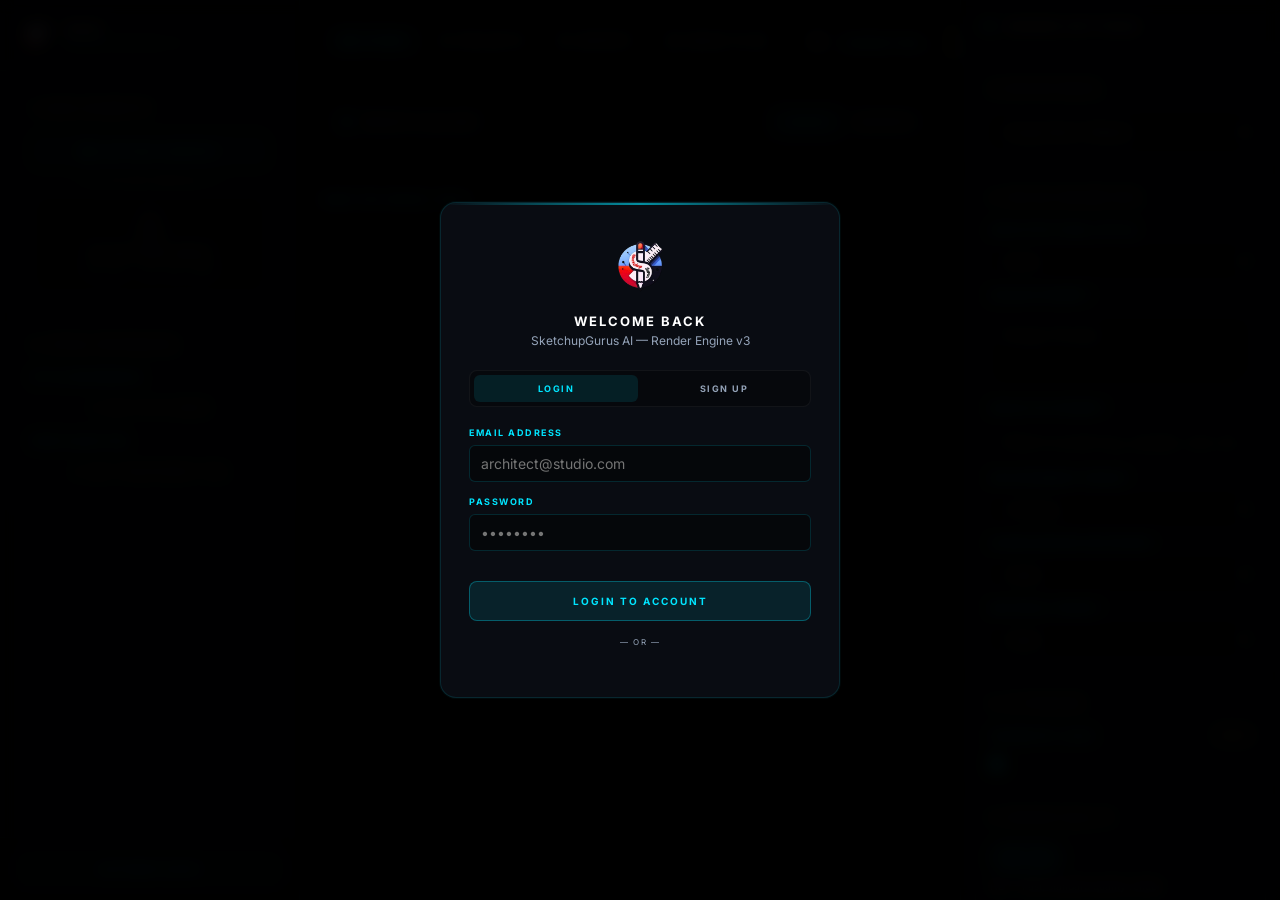
==== app.html @ 5dcee1ec "Deploy landing page and app frontend to GitHub Pages" ====
<!DOCTYPE html>
<html lang="en">
<head>
  <meta charset="UTF-8">
  <meta name="viewport" content="width=device-width, initial-scale=1.0">
  <title>SGAI — Render Engine v3</title>
  <link rel="preconnect" href="https://fonts.googleapis.com">
  <link rel="preconnect" href="https://fonts.gstatic.com" crossorigin>
  <link href="https://fonts.googleapis.com/css2?family=Inter:wght@400;500;600;700&family=Space+Mono:ital,wght@0,400;0,700;1,700&display=swap" rel="stylesheet">

  <!-- ── SPLIT CSS ─────────────────────────── -->
  <link rel="stylesheet" href="css/main.css">
  <link rel="stylesheet" href="css/modules.css">
  <link rel="stylesheet" href="css/video_workflow.css">
  <script src="https://accounts.google.com/gsi/client" onload="initGoogleSignIn()" async defer></script>
  <!-- 3D Interactive Model Viewer -->
  <script type="module" src="https://ajax.googleapis.com/ajax/libs/model-viewer/3.5.0/model-viewer.min.js"></script>
</head>
<body>

<!-- ═══════════════════════════════════════════
     LEFT SIDEBAR
═══════════════════════════════════════════ -->
<div class="sidebar">
  <div class="sidebar-header">
    <div class="logo-mark" style="background: transparent;">
      <img src="logo.png" alt="SketchUpGurus Logo" style="width: 100%; height: 100%; object-fit: contain;">
    </div>
    <div class="logo-text">
      <h1>SGAI</h1>
      <p>RENDER.ENGINE.V3</p>
    </div>
  </div>

  <div class="sidebar-content">

    <!-- ── STUDIO TAB ─────────────────────── -->
    <div id="tab-studio" class="tab-content active">
      <div class="control-group">
        <p class="group-title">1. Base Geometry</p>
        <!-- Capture button: calls SketchUp Ruby bridge only -->
        <button class="upload-capture-btn" onclick="captureViewport()">
          <svg width="12" height="12" viewBox="0 0 24 24" fill="none" stroke="currentColor" stroke-width="2.5" stroke-linecap="round" stroke-linejoin="round"><path d="M23 19a2 2 0 0 1-2 2H3a2 2 0 0 1-2-2V8a2 2 0 0 1 2-2h4l2-3h6l2 3h4a2 2 0 0 1 2 2z"/><circle cx="12" cy="13" r="4"/></svg>
          Capture Viewport
        </button>

        <div class="divider-text">— or upload manually —</div>

        <!-- Upload zone: opens file picker — completely separate from Capture -->
        <div class="upload-zone" id="upload-zone-main" onclick="document.getElementById('base-upload').click()">
          <svg class="upload-icon" viewBox="0 0 24 24" fill="none" stroke="currentColor" stroke-width="1.5" stroke-linecap="round" stroke-linejoin="round"><path d="M21 15v4a2 2 0 0 1-2 2H5a2 2 0 0 1-2-2v-4"/><polyline points="17 8 12 3 7 8"/><line x1="12" y1="3" x2="12" y2="15"/></svg>
          <span class="upload-label" id="dz-text-1">Upload Base Image</span>
          <span class="upload-sub" id="dz-text-2">Click here — JPG, PNG, WEBP</span>
          <img id="dz-preview" style="display:none;" class="base-preview">
        </div>
        <!-- Hidden file input — only triggered by Upload zone, never by Capture button -->
        <input type="file" id="base-upload" hidden accept="image/*">
      </div>

      <div class="control-group">
        <p class="group-title">2. Visual References</p>
        <div class="input-group">
          <label class="field-label">Style Reference</label>
          <button class="ref-add-btn" onclick="document.getElementById('style-input').click()">
            <svg width="11" height="11" viewBox="0 0 24 24" fill="none" stroke="currentColor" stroke-width="2.5" stroke-linecap="round" stroke-linejoin="round"><line x1="12" y1="5" x2="12" y2="19"/><line x1="5" y1="12" x2="19" y2="12"/></svg>
            Add Style Image
          </button>
          <input type="file" id="style-input" hidden accept="image/*">
          <div id="style-preview-container" style="display:none; margin-top:8px; position:relative;">
            <img id="style-preview" style="width:100%; border:1px solid rgba(255,255,255,0.08); border-radius:6px;">
            <button onclick="clearStyle()" class="prop-remove-btn" style="width:20px; height:20px; font-size:12px;">&times;</button>
          </div>
        </div>
        <div class="input-group" style="margin-bottom:0;">
          <label class="field-label">Prop Injector</label>
          <button class="ref-add-btn" onclick="document.getElementById('prop-input').click()">
            <svg width="11" height="11" viewBox="0 0 24 24" fill="none" stroke="currentColor" stroke-width="2.5" stroke-linecap="round" stroke-linejoin="round"><line x1="12" y1="5" x2="12" y2="19"/><line x1="5" y1="12" x2="19" y2="12"/></svg>
            Add Transparent PNG
          </button>
          <input type="file" id="prop-input" hidden multiple accept="image/*">
          <div id="prop-preview-container" class="prop-gallery"></div>
        </div>
      </div>
    </div>

    <!-- ── HISTORY TAB ─────────────────────── -->
    <div id="tab-history" class="tab-content">
      <div style="display:flex; align-items:center; justify-content:space-between; padding:12px 16px; border-bottom:1px solid var(--border-color); flex-shrink:0;">
        <span style="font-family:var(--font-mono); font-size:10px; font-weight:700; letter-spacing:1.5px; color:var(--text-muted); text-transform:uppercase;">Render History</span>
        <div style="display:flex; gap:6px; align-items:center;">
          <span id="history-count-badge" style="font-family:var(--font-mono); font-size:9px; color:var(--accent-primary);"></span>
          <button onclick="loadHistoryUI()" style="background:transparent; border:1px solid var(--border-color); color:var(--text-muted); border-radius:5px; padding:3px 9px; font-family:var(--font-mono); font-size:9px; cursor:pointer;">&#8635; Refresh</button>
          <button onclick="clearAllHistory()" style="background:transparent; border:1px solid rgba(255,79,112,0.25); color:rgba(255,79,112,0.6); border-radius:5px; padding:3px 9px; font-family:var(--font-mono); font-size:9px; cursor:pointer;">Clear All</button>
        </div>
      </div>
      <div id="history-container" style="flex:1; overflow-y:auto; padding:12px; display:flex; flex-direction:column; gap:8px;">
        <div style="font-family:var(--font-mono); font-size:10px; color:var(--text-muted); text-align:center; padding:24px;">No renders yet.</div>
      </div>
    </div>

    <!-- ── SUPPORT TAB ─────────────────────── -->
    <div id="tab-support" class="tab-content">
      <div class="control-group" style="text-align:center; padding:24px 16px;">
        <div style="font-family:var(--font-mono); font-size:11px; color:#fff; font-weight:700; text-transform:uppercase; letter-spacing:1.5px; margin-bottom:8px;">Contact Support</div>
        <p style="color:var(--text-muted); font-size:12px; line-height:1.6; margin-bottom:20px;">Need help with renders, billing, or have a feature request?</p>
        <a href="mailto:sg@sketchupgurus.co.in?subject=SketchupGurus AI Support Request" target="_blank"
           style="display:inline-block; padding:11px 22px; background:rgba(0,229,255,0.08); border:1px solid rgba(0,229,255,0.2); color:var(--accent-primary); border-radius:8px; font-family:var(--font-mono); font-size:9px; font-weight:700; letter-spacing:1.5px; text-transform:uppercase; text-decoration:none;">
          Email Support Team
        </a>
      </div>
    </div>

    <!-- ── VIDEO TAB (Commented Out) ────────────────
    <div id="tab-video" class="tab-content">
      <div class="control-group" style="padding: 14px;">
        <div style="font-family:var(--font-mono); font-size:11px; color:#fff; font-weight:700; text-transform:uppercase; letter-spacing:1.5px; margin-bottom:8px;">AI Video Builder</div>
        <p style="color:var(--text-muted); font-size:10.5px; line-height:1.5; margin-bottom:14px;">
          Create stunning cinematic videos using a node-based workflow canvas. Connect a starting image node to a video generator node.
        </p>
        <div style="display:flex; flex-direction:column; gap:8px;">
          <button class="ref-add-btn" style="border-color:rgba(16,185,129,0.3); color:#10b981; background:rgba(16,185,129,0.04);" onclick="videoWorkflowAddNode('image')">
            + Add Image Node
          </button>
          <button class="ref-add-btn" style="border-color:rgba(217,70,239,0.3); color:#d946ef; background:rgba(217,70,239,0.04);" onclick="videoWorkflowAddNode('video')">
            + Add Video Node
          </button>
          <div style="border-top:1px solid rgba(255,255,255,0.05); margin:8px 0;"></div>
          <button class="upload-capture-btn" style="background:rgba(255,79,112,0.08); border-color:rgba(255,79,112,0.2); color:#ff4f70;" onclick="resetWorkflowCanvas()">
            <svg width="10" height="10" viewBox="0 0 24 24" fill="none" stroke="currentColor" stroke-width="2.5" stroke-linecap="round" stroke-linejoin="round"><path d="M3 6h18M19 6v14a2 2 0 0 1-2 2H7a2 2 0 0 1-2-2V6m3 0V4a2 2 0 0 1 2-2h4a2 2 0 0 1 2 2v2"/></svg>
            Reset Workspace
          </button>
        </div>
      </div>
      <div class="control-group" style="padding:14px; border-top:1px solid rgba(255,255,255,0.04);">
        <p class="group-title">Active Graph Links</p>
        <div id="video-connections-list" style="font-family:var(--font-mono); font-size:9px; color:var(--text-muted); display:flex; flex-direction:column; gap:4px; max-height:160px; overflow-y:auto;">
          No active links.
        </div>
      </div>
    </div>
    -->

    <!-- ── 3D TAB ─────────────────────────── -->
    <div id="tab-3d" class="tab-content">
      <div class="control-group">
        <p class="group-title">3D Asset Guide</p>
        <div class="i3d-guide-list">
          <div class="i3d-guide-item">
            <div class="i3d-guide-num">01</div>
            <div class="i3d-guide-text">
              <strong>Contrast Background</strong>
              <span>Use solid or transparent backgrounds for cleaner shapes.</span>
            </div>
          </div>
          <div class="i3d-guide-item">
            <div class="i3d-guide-num">02</div>
            <div class="i3d-guide-text">
              <strong>Uncropped Subject</strong>
              <span>Ensure the entire object is visible and inside the frame.</span>
            </div>
          </div>
          <div class="i3d-guide-item">
            <div class="i3d-guide-num">03</div>
            <div class="i3d-guide-text">
              <strong>Lighting & Focus</strong>
              <span>Avoid blurry details, heavy shadows, or strong reflections.</span>
            </div>
          </div>
        </div>
      </div>
      <!-- Collapsible Server Settings -->
      <details style="margin-top: 14px; font-size: 11px;">
        <summary style="cursor: pointer; color: var(--text-muted); font-family: var(--font-mono); font-size: 9px; letter-spacing: 1px; text-transform: uppercase; list-style: none; display: flex; align-items: center; gap: 6px; user-select: none;">
          <svg width="10" height="10" viewBox="0 0 24 24" fill="none" stroke="currentColor" stroke-width="3" stroke-linecap="round" stroke-linejoin="round"><circle cx="12" cy="12" r="3"/><path d="M19.4 15a1.65 1.65 0 0 0 .33 1.82l.06.06a2 2 0 1 1-2.83 2.83l-.06-.06a1.65 1.65 0 0 0-1.82-.33 1.65 1.65 0 0 0-1 1.51V21a2 2 0 0 1-4 0v-.09A1.65 1.65 0 0 0 9 19.4a1.65 1.65 0 0 0-1.82.33l-.06.06a2 2 0 1 1-2.83-2.83l.06-.06a1.65 1.65 0 0 0 .33-1.82 1.65 1.65 0 0 0-1.51-1H3a2 2 0 0 1 0-4h.09A1.65 1.65 0 0 0 4.6 9a1.65 1.65 0 0 0-.33-1.82l-.06-.06a2 2 0 1 1 2.83-2.83l.06.06a1.65 1.65 0 0 0 1.82.33H9a1.65 1.65 0 0 0 1-1.51V3a2 2 0 0 1 4 0v.09a1.65 1.65 0 0 0 1 1.51 1.65 1.65 0 0 0 1.82-.33l.06-.06a2 2 0 1 1 2.83 2.83l-.06.06a1.65 1.65 0 0 0-.33 1.82V9a1.65 1.65 0 0 0 1.51 1H21a2 2 0 0 1 0 4h-.09a1.65 1.65 0 0 0-1.51 1z"/></svg>
          Server Settings
        </summary>
        <div style="margin-top: 8px; border: 1px solid rgba(255,255,255,0.03); padding: 8px 10px; border-radius: 6px; background: rgba(0,0,0,0.2);">
          <div class="i3d-server-row">
            <input class="i3d-server-input" type="text" id="i3d-server-url" value="http://localhost:3000" placeholder="http://localhost:3000" style="font-size: 10px; padding: 4px 6px;">
            <button class="i3d-ping-btn" onclick="i3dPingServer()" style="font-size: 10px; padding: 4px 8px;">Ping</button>
          </div>
          <div class="i3d-server-pill" style="margin-top: 6px; justify-content: flex-start;"><div class="i3d-server-dot" id="i3d-server-dot"></div><span id="i3d-server-txt" style="font-size: 8px;">Not checked</span></div>
        </div>
      </details>
    </div>



  </div><!-- /.sidebar-content -->

  <!-- ── USER CARD ───────────────────────── -->
  <div class="sidebar-user">
    <div id="user-info-area">
      <button class="auth-btn" onclick="document.getElementById('auth-modal').style.display='flex'">Authenticate</button>
    </div>
  </div>
</div><!-- /.sidebar -->


<!-- ═══════════════════════════════════════════
     MAIN AREA
═══════════════════════════════════════════ -->
<div class="main-area">
  <div class="main-header">
    <nav class="top-nav">
      <button class="nav-btn active" id="tab-btn-studio" data-tab="studio" onclick="switchTab('studio')" data-i18n="tab_studio">
        <svg viewBox="0 0 24 24" fill="none" stroke="currentColor" stroke-width="2" stroke-linecap="round" stroke-linejoin="round"><rect x="3" y="3" width="7" height="7"/><rect x="14" y="3" width="7" height="7"/><rect x="3" y="14" width="7" height="7"/><rect x="14" y="14" width="7" height="7"/></svg>
        Studio
      </button>
      <button class="nav-btn" id="tab-btn-history" data-tab="history" onclick="switchTab('history')" data-i18n="tab_projects">
        <svg viewBox="0 0 24 24" fill="none" stroke="currentColor" stroke-width="2" stroke-linecap="round" stroke-linejoin="round"><circle cx="12" cy="12" r="10"/><polyline points="12,6 12,12 16,14"/></svg>
        Projects
      </button>
      <button class="nav-btn" id="tab-btn-support" data-tab="support" onclick="switchTab('support')" data-i18n="tab_support">
        <svg viewBox="0 0 24 24" fill="none" stroke="currentColor" stroke-width="2" stroke-linecap="round" stroke-linejoin="round"><circle cx="12" cy="12" r="10"/><path d="M9.09 9a3 3 0 0 1 5.83 1c0 2-3 3-3 3"/><line x1="12" y1="17" x2="12.01" y2="17"/></svg>
        Support
      </button>
      <button class="nav-btn" id="tab-btn-3d" data-tab="3d" onclick="switchTab('3d')" data-i18n="tab_3d">
        <svg viewBox="0 0 24 24" fill="none" stroke="currentColor" stroke-width="2" stroke-linecap="round" stroke-linejoin="round"><path d="M21 16V8a2 2 0 0 0-1-1.73l-7-4a2 2 0 0 0-2 0l-7 4A2 2 0 0 0 3 8v8a2 2 0 0 0 1 1.73l7 4a2 2 0 0 0 2 0l7-4A2 2 0 0 0 21 16z"/><polyline points="3.27 6.96 12 12.01 20.73 6.96"/><line x1="12" y1="22.08" x2="12" y2="12"/></svg>
        Image to 3D
      </button>
      <!--
      <button class="nav-btn" id="tab-btn-video" data-tab="video" onclick="switchTab('video')" data-i18n="tab_video">
        <svg viewBox="0 0 24 24" fill="none" stroke="currentColor" stroke-width="2" stroke-linecap="round" stroke-linejoin="round"><polygon points="23 7 16 12 23 17 23 7"/><rect x="1" y="5" width="15" height="14" rx="2" ry="2"/></svg>
        Studio Video
      </button>
      -->
    </nav>

    <div class="header-actions">
      <!-- Language Selector -->
      <div class="lang-selector-container">
        <select id="lang-selector" class="lang-select" onchange="switchLanguage(this.value)" title="Select Language">
          <option value="en">EN</option>
          <option value="es">ES</option>
          <option value="de">DE</option>
          <option value="ja">JA</option>
        </select>
      </div>
      <div class="header-user-info">
        <span id="user-email-display" onclick="showProfileModal()" title="View Profile"></span>
        <span id="credit-counter">CONNECTING...</span>
      </div>
      <button class="btn-buy" onclick="showPaywall()" data-i18n="btn_buy_credits">Buy Credits</button>
      <button class="btn-secondary" style="padding:7px 12px; margin:0; width:auto;" onclick="logoutUser()" data-i18n="btn_logout">Logout</button>
    </div>
  </div>

  <!-- Studio Output -->
  <div id="main-studio">
    <!-- Presets Gallery -->
    <div class="presets-gallery-container">
      <div class="presets-gallery-header" style="justify-content: space-between; display: flex; align-items: center; width: 100%;">
        <div style="display: flex; align-items: center; gap: 8px;">
          <svg viewBox="0 0 24 24" fill="none" stroke="currentColor" stroke-width="2" stroke-linecap="round" stroke-linejoin="round" class="presets-icon"><polygon points="12 2 2 7 12 12 22 7 12 2"/><polyline points="2 17 12 22 22 17"/><polyline points="2 12 12 17 22 12"/></svg>
          <span>Presets Gallery</span>
        </div>
        <div class="preset-filter-pills">
          <button class="preset-filter-pill active" onclick="filterPresets('layouts')" id="pill-filter-layouts">Layouts</button>
          <button class="preset-filter-pill" onclick="filterPresets('styles')" id="pill-filter-styles">Aesthetics</button>
        </div>
      </div>
      <div class="presets-cards" id="presets-cards-container">
        <!-- Rendered dynamically via JS -->
      </div>
    </div>

    <div id="status">Awaiting Model Data...</div>
    <div id="results-container"></div>
  </div>

  <!-- Video Canvas (Commented Out)
  <div id="main-video-canvas" class="tab-content">
    <div class="canvas-container" id="video-canvas-container">
      <svg class="canvas-svg" id="video-canvas-svg">
        <defs>
          <marker id="arrow" viewBox="0 0 10 10" refX="5" refY="5" markerWidth="6" markerHeight="6" orient="auto-start-reverse">
            <path d="M 0 0 L 10 5 L 0 10 z" fill="rgba(255,255,255,0.3)"/>
          </marker>
        </defs>
      </svg>
    </div>

    <div class="video-workspace-sidebar" style="position:absolute; right:0; top:0; bottom:0; z-index:100; width:320px; background:rgba(10,12,18,0.75); backdrop-filter:blur(30px); border-left:1px solid rgba(255,255,255,0.06); padding:20px; overflow-y:auto; scrollbar-width:thin; box-sizing:border-box; display:flex; flex-direction:column; gap:14px;">
      <div style="font-family:var(--font-mono); font-size:10px; font-weight:700; color:rgba(217,70,239,0.9); text-transform:uppercase; letter-spacing:1px; display:flex; align-items:center; gap:8px; border-bottom:1px solid rgba(217,70,239,0.15); padding-bottom:10px;">
        <svg width="14" height="14" viewBox="0 0 24 24" fill="none" stroke="currentColor" stroke-width="2" stroke-linecap="round" stroke-linejoin="round"><polygon points="23 7 16 12 23 17 23 7"/><rect x="1" y="5" width="15" height="14" rx="2" ry="2"/></svg>
        <span data-i18n="video_settings_title">Video Settings</span>
      </div>

      <div>
        <div style="font-family:var(--font-mono); font-size:9px; color:var(--text-muted); letter-spacing:1px; text-transform:uppercase; margin-bottom:6px;" data-i18n="vsource_header">Image Source</div>
        <div class="vid-src-tabs">
          <div class="vid-src-tab active" id="vsrc-tab-capture" onclick="vidSrcSwitch('capture')" data-i18n="vsrc_capture">Capture</div>
          <div class="vid-src-tab" id="vsrc-tab-upload" onclick="vidSrcSwitch('upload')" data-i18n="vsrc_upload">Upload</div>
          <div class="vid-src-tab" id="vsrc-tab-history" onclick="vidSrcSwitch('history')" data-i18n="vsrc_history">History</div>
        </div>
        <div id="vsrc-upload-area" style="display:none; margin-top:8px;">
          <div class="vid-upload-zone" onclick="document.getElementById('vid-img-file').click()">
            <span style="font-family:var(--font-mono); font-size:9px; color:#6b8aaa;" id="vid-upload-lbl" data-i18n="vsrc_upload_label">Click to upload image</span>
          </div>
          <input type="file" id="vid-img-file" hidden accept=".jpg,.jpeg,.png,.webp" onchange="vidHandleUpload(event)">
          <div id="vid-upload-preview" class="vid-img-preview" style="display:none; margin-top:6px;">
            <img id="vid-upload-img" src="" alt=""><button class="vid-img-preview-clear" onclick="vidClearUpload()">x</button>
          </div>
        </div>
        <div id="vsrc-history-area" style="display:none; margin-top:8px;">
          <div class="vid-hist-grid" id="vid-hist-grid"></div>
          <div id="vid-hist-selected-wrap" style="display:none; margin-top:6px;">
            <div class="vid-img-preview"><img id="vid-hist-selected-img" src="" alt=""><button class="vid-img-preview-clear" onclick="vidClearHistoryPick()">x</button></div>
          </div>
        </div>
      </div>

      <div style="margin-top:10px; border-top:1px solid rgba(255,255,255,0.06); padding-top:10px;">
        <div style="font-family:var(--font-mono); font-size:9px; color:var(--text-muted); letter-spacing:1px; text-transform:uppercase; margin-bottom:6px;">Ending Image (Interpolation - Optional)</div>
        <div class="vid-src-tabs">
          <div class="vid-src-tab active" id="vsrc-end-tab-none" onclick="vidEndSrcSwitch('none')">None</div>
          <div class="vid-src-tab" id="vsrc-end-tab-upload" onclick="vidEndSrcSwitch('upload')">Upload</div>
          <div class="vid-src-tab" id="vsrc-end-tab-history" onclick="vidEndSrcSwitch('history')">History</div>
        </div>
        <div id="vsrc-end-upload-area" style="display:none; margin-top:8px;">
          <div class="vid-upload-zone" onclick="document.getElementById('vid-end-img-file').click()">
            <span style="font-family:var(--font-mono); font-size:9px; color:#6b8aaa;" id="vid-end-upload-lbl">Click to upload end image</span>
          </div>
          <input type="file" id="vid-end-img-file" hidden accept=".jpg,.jpeg,.png,.webp" onchange="vidHandleEndFrameUpload(event)">
          <div id="vid-end-upload-preview" class="vid-img-preview" style="display:none; margin-top:6px;">
            <img id="vid-end-upload-img" src="" alt=""><button class="vid-img-preview-clear" onclick="vidClearEndFrame()">x</button>
          </div>
        </div>
        <div id="vsrc-end-history-area" style="display:none; margin-top:8px;">
          <div class="vid-end-hist-grid" id="vid-end-hist-grid" style="display:grid; grid-template-columns:repeat(3,1fr); gap:6px; max-height:220px; overflow-y:auto;"></div>
          <div id="vid-end-hist-selected-wrap" style="display:none; margin-top:6px;">
            <div class="vid-img-preview"><img id="vid-end-hist-selected-img" src="" alt=""><button class="vid-img-preview-clear" onclick="vidClearEndHistoryPick()">x</button></div>
          </div>
        </div>
      </div>

      <div>
        <div style="font-family:var(--font-mono); font-size:9px; color:var(--text-muted); letter-spacing:1px; text-transform:uppercase; margin-bottom:6px;">Camera Motion</div>
        <div class="cam-grid">
          <div class="cam-pill selected" onclick="vidSelectCam(this,'none')">Static</div>
          <div class="cam-pill" onclick="vidSelectCam(this,'dolly_forward')">Dolly In</div>
          <div class="cam-pill" onclick="vidSelectCam(this,'dolly_backward')">Dolly Out</div>
          <div class="cam-pill" onclick="vidSelectCam(this,'pan_left')">Pan Left</div>
          <div class="cam-pill" onclick="vidSelectCam(this,'pan_right')">Pan Right</div>
          <div class="cam-pill" onclick="vidSelectCam(this,'tilt_up')">Tilt Up</div>
          <div class="cam-pill" onclick="vidSelectCam(this,'tilt_down')">Tilt Down</div>
          <div class="cam-pill" onclick="vidSelectCam(this,'orbit_left')">Orbit L</div>
          <div class="cam-pill" onclick="vidSelectCam(this,'orbit_right')">Orbit R</div>
        </div>
      </div>

      <div>
        <div style="font-family:var(--font-mono); font-size:9px; color:var(--text-muted); letter-spacing:1px; text-transform:uppercase; margin-bottom:6px;">Aspect Ratio</div>
        <div class="vid-ar-pills" style="display:flex; gap:6px;">
          <div class="vid-ar-pill selected" onclick="vidSelectAR(this,'16:9')" style="flex:1; text-align:center; padding:6px 0; border:1px solid rgba(217,70,239,0.15); border-radius:5px; font-family:var(--font-mono); font-size:9px; color:var(--text-muted); cursor:pointer; transition:0.2s;">16:9</div>
          <div class="vid-ar-pill" onclick="vidSelectAR(this,'9:16')" style="flex:1; text-align:center; padding:6px 0; border:1px solid rgba(217,70,239,0.15); border-radius:5px; font-family:var(--font-mono); font-size:9px; color:var(--text-muted); cursor:pointer; transition:0.2s;">9:16</div>
          <div class="vid-ar-pill" onclick="vidSelectAR(this,'1:1')" style="flex:1; text-align:center; padding:6px 0; border:1px solid rgba(217,70,239,0.15); border-radius:5px; font-family:var(--font-mono); font-size:9px; color:var(--text-muted); cursor:pointer; transition:0.2s;">1:1</div>
        </div>
      </div>

      <div>
        <div style="font-family:var(--font-mono); font-size:9px; color:var(--text-muted); letter-spacing:1px; text-transform:uppercase; margin-bottom:6px;">Motion Speed</div>
        <div class="vid-speed-pills" style="display:flex; gap:6px;">
          <div class="vid-speed-pill" onclick="vidSelectSpeed(this,'low')" style="flex:1; text-align:center; padding:6px 0; border:1px solid rgba(217,70,239,0.15); border-radius:5px; font-family:var(--font-mono); font-size:9px; color:var(--text-muted); cursor:pointer; transition:0.2s;">Low</div>
          <div class="vid-speed-pill selected" onclick="vidSelectSpeed(this,'medium')" style="flex:1; text-align:center; padding:6px 0; border:1px solid rgba(217,70,239,0.15); border-radius:5px; font-family:var(--font-mono); font-size:9px; color:var(--text-muted); cursor:pointer; transition:0.2s;">Medium</div>
          <div class="vid-speed-pill" onclick="vidSelectSpeed(this,'high')" style="flex:1; text-align:center; padding:6px 0; border:1px solid rgba(217,70,239,0.15); border-radius:5px; font-family:var(--font-mono); font-size:9px; color:var(--text-muted); cursor:pointer; transition:0.2s;">High</div>
        </div>
      </div>

      <div>
        <div style="font-family:var(--font-mono); font-size:9px; color:var(--text-muted); letter-spacing:1px; text-transform:uppercase; margin-bottom:6px;">Duration</div>
        <div class="vid-dur-pills">
          <div class="vid-dur-pill" onclick="vidSelectDur(this,4)">4 sec</div>
          <div class="vid-dur-pill selected" onclick="vidSelectDur(this,6)">6 sec</div>
          <div class="vid-dur-pill" onclick="vidSelectDur(this,8)">8 sec</div>
        </div>
      </div>

      <div>
        <div style="font-family:var(--font-mono); font-size:9px; color:var(--text-muted); letter-spacing:1px; text-transform:uppercase; margin-bottom:6px;">Resolution</div>
        <div class="vid-res-pills">
          <div class="vid-res-pill selected" onclick="vidSelectRes(this,'720p')">720p</div>
          <div class="vid-res-pill" onclick="vidSelectRes(this,'1080p')">1080p</div>
        </div>
      </div>

      <div style="display:flex; align-items:center; justify-content:space-between; background:rgba(217,70,239,0.03); border:1px solid rgba(217,70,239,0.1); border-radius:6px; padding:8px 10px;">
        <div style="display:flex; flex-direction:column; gap:2px;">
          <span style="font-family:var(--font-mono); font-size:9px; font-weight:700; color:var(--text-main); text-transform:uppercase;">AI Sound Effects</span>
          <span style="font-size:7px; color:var(--text-muted);">Generate ambient Veo soundscapes</span>
        </div>
        <label class="switch" style="position:relative; display:inline-block; width:28px; height:16px;">
          <input type="checkbox" id="vid-generate-audio" style="opacity:0; width:0; height:0;">
          <span class="slider round" style="position:absolute; cursor:pointer; top:0; left:0; right:0; bottom:0; background-color:rgba(255,255,255,0.1); transition:.4s; border-radius:34px;"></span>
        </label>
      </div>

      <div>
        <div style="font-family:var(--font-mono); font-size:9px; color:var(--text-muted); letter-spacing:1px; text-transform:uppercase; margin-bottom:6px;" data-i18n="vpreset_header">Cinematic Motion Presets</div>
        <div class="video-presets-gallery" style="display:flex; gap:8px; overflow-x:auto; padding-bottom:8px; scrollbar-width:thin;">
          <div class="video-preset-card" data-id="drone" onclick="selectVideoPreset('drone')" style="flex:0 0 100px; height:60px; border-radius:6px; background-image:url('assets/v_drone.png'); background-size:cover; background-position:center; position:relative; cursor:pointer; overflow:hidden; border:1px solid rgba(255,255,255,0.08); transition:0.2s;">
            <div style="position:absolute; inset:0; background:linear-gradient(to top, rgba(0,0,0,0.8) 0%, transparent 60%);"></div>
            <span style="position:absolute; bottom:6px; left:6px; font-family:var(--font-mono); font-size:8px; font-weight:700; color:#fff; text-shadow:0 1px 3px rgba(0,0,0,0.8);" data-i18n="vpreset_drone">Drone Orbit</span>
          </div>
          <div class="video-preset-card" data-id="timelapse" onclick="selectVideoPreset('timelapse')" style="flex:0 0 100px; height:60px; border-radius:6px; background-image:url('assets/v_timelapse.png'); background-size:cover; background-position:center; position:relative; cursor:pointer; overflow:hidden; border:1px solid rgba(255,255,255,0.08); transition:0.2s;">
            <div style="position:absolute; inset:0; background:linear-gradient(to top, rgba(0,0,0,0.8) 0%, transparent 60%);"></div>
            <span style="position:absolute; bottom:6px; left:6px; font-family:var(--font-mono); font-size:8px; font-weight:700; color:#fff; text-shadow:0 1px 3px rgba(0,0,0,0.8);" data-i18n="vpreset_timelapse">Timelapse Sunset</span>
          </div>
          <div class="video-preset-card" data-id="walkthrough" onclick="selectVideoPreset('walkthrough')" style="flex:0 0 100px; height:60px; border-radius:6px; background-image:url('assets/v_walkthrough.png'); background-size:cover; background-position:center; position:relative; cursor:pointer; overflow:hidden; border:1px solid rgba(255,255,255,0.08); transition:0.2s;">
            <div style="position:absolute; inset:0; background:linear-gradient(to top, rgba(0,0,0,0.8) 0%, transparent 60%);"></div>
            <span style="position:absolute; bottom:6px; left:6px; font-family:var(--font-mono); font-size:8px; font-weight:700; color:#fff; text-shadow:0 1px 3px rgba(0,0,0,0.8);" data-i18n="vpreset_walkthrough">Walkthrough</span>
          </div>
          <div class="video-preset-card" data-id="dolly" onclick="selectVideoPreset('dolly')" style="flex:0 0 100px; height:60px; border-radius:6px; background-image:url('assets/v_dolly.png'); background-size:cover; background-position:center; position:relative; cursor:pointer; overflow:hidden; border:1px solid rgba(255,255,255,0.08); transition:0.2s;">
            <div style="position:absolute; inset:0; background:linear-gradient(to top, rgba(0,0,0,0.8) 0%, transparent 60%);"></div>
            <span style="position:absolute; bottom:6px; left:6px; font-family:var(--font-mono); font-size:8px; font-weight:700; color:#fff; text-shadow:0 1px 3px rgba(0,0,0,0.8);" data-i18n="vpreset_dolly">Dolly In</span>
          </div>
        </div>
      </div>

      <div>
        <div style="font-family:var(--font-mono); font-size:9px; color:var(--text-muted); letter-spacing:1px; text-transform:uppercase; margin-bottom:6px;" data-i18n="vprompt_label">Motion Prompt (optional)</div>
        <textarea id="vid-motion-prompt" placeholder="e.g. slow cinematic flythrough, warm light..." style="width:100%; background:var(--input-bg); border:1px solid rgba(217,70,239,0.2); border-radius:6px; color:var(--text-main); padding:8px 10px; font-family:var(--font-mono); font-size:10px; resize:vertical; outline:none; min-height:52px; margin-bottom:10px;" data-i18n="vprompt_label"></textarea>
      </div>

      <button id="btn-video-run-trigger" onclick="startVideoRender()" style="width:100%; padding:12px; border:none; border-radius:8px; cursor:pointer; font-family:var(--font-mono); font-size:11px; font-weight:700; letter-spacing:2px; text-transform:uppercase; color:#fff; background:linear-gradient(135deg,rgba(217,70,239,0.9),rgba(162,28,175,0.95)); box-shadow:0 4px 18px rgba(217,70,239,0.35); transition:all 0.2s; display:flex; align-items:center; justify-content:center; gap:8px; margin-bottom:10px;">
        <span data-i18n="btn_video_run">Run Video Render</span> (10 CR)
      </button>
    </div>
  </div>
  -->



  <!-- 3D Generator Output -->
  <div id="main-3d">
    <div style="display:flex; align-items:center; justify-content:space-between; margin-bottom:18px; padding-bottom:12px; border-bottom:1px solid var(--border-color);">
      <div style="font-family:var(--font-mono); font-size:11px; font-weight:700; letter-spacing:2px; color:#e63329; text-transform:uppercase;">Image to 3D Generator</div>
      <div class="i3d-credit-badge" style="margin-bottom:0;">Cost: <span id="i3d-cost-num">10</span> CR</div>
    </div>



    <!-- Hidden Select Elements for JS Compatibility -->
    <select class="i3d-select" id="i3d-model" style="display:none;">
      <option value="meshy-6">Engine 6</option>
      <option value="meshy-5">Engine 5</option>
    </select>
    <select class="i3d-select" id="i3d-topology" style="display:none;">
      <option value="quad">Quad</option>
      <option value="triangle">Triangle</option>
    </select>
    <select class="i3d-select" id="i3d-polycount" style="display:none;">
      <option value="30000">30k</option>
      <option value="50000" selected>50k</option>
      <option value="100000">100k</option>
      <option value="200000">200k</option>
    </select>
    <select class="i3d-select" id="i3d-pose" style="display:none;">
      <option value="">None</option>
      <option value="a-pose">A-Pose</option>
      <option value="t-pose">T-Pose</option>
    </select>

    <div class="i3d-workspace-grid">
      <!-- Left Column: Source Upload & Previews -->
      <div class="i3d-workspace-col">
        <div class="control-group" style="background: rgba(255, 255, 255, 0.01); border: 1px solid rgba(255, 255, 255, 0.04); margin-bottom: 0;">
          <p class="group-title" style="margin-bottom: 10px;">Select Source Image</p>
          <div class="i3d-mode-pills" style="margin-bottom: 12px;">
            <button class="i3d-mode-pill active" id="i3d-pill-single" onclick="i3dSwitchMode('single')">Single Image</button>
            <button class="i3d-mode-pill" id="i3d-pill-multi" onclick="i3dSwitchMode('multi')">Multi-View (4 Angles)</button>
          </div>
          
          <!-- Sticky Tip Info Box -->
          <div class="i3d-upload-tip" style="margin-bottom: 12px; display: flex; align-items: flex-start; gap: 8px; background: rgba(0, 229, 255, 0.03); border: 1px solid rgba(0, 229, 255, 0.12); padding: 8px 12px; border-radius: 6px; font-family: var(--font-mono); font-size: 9px; line-height: 1.4; color: var(--accent-primary);">
            <span style="font-size: 11px; flex-shrink: 0; line-height: 1;">💡</span>
            <span>Best 3D model produced only if image is white background or transparent.</span>
          </div>

          <div id="i3d-single-wrap">
            <div class="i3d-drop" id="i3d-dropzone" onclick="document.getElementById('i3d-file-single').click()" ondragover="i3dDragOver(event)" ondragleave="i3dDragLeave(event)" ondrop="i3dDrop(event)" style="min-height: 120px;">
              <svg class="dz-icon" viewBox="0 0 24 24" fill="none" stroke="currentColor" stroke-width="1.5" stroke-linecap="round" stroke-linejoin="round" style="width: 28px; height: 28px;"><path d="M21 15v4a2 2 0 0 1-2 2H5a2 2 0 0 1-2-2v-4"/><polyline points="17 8 12 3 7 8"/><line x1="12" y1="3" x2="12" y2="15"/></svg>
              <span class="dz-label" id="i3d-dz-label" style="font-size: 10px;">Upload Image</span>
              <span class="dz-sub" style="font-size: 8px;">JPG, PNG - Max 20MB</span>
            </div>
            
            <input type="file" id="i3d-file-single" hidden accept=".jpg,.jpeg,.png" onchange="i3dHandleFile(event,'single')">
            <div class="i3d-prev-wrap" id="i3d-prev-single" style="display:none; margin-top:12px; position:relative; overflow:hidden;">
              <div class="i3d-image-preview-container">
                <img id="i3d-prev-single-img" src="" alt="">
              </div>
              <button class="i3d-prev-clear" onclick="i3dClearSingle()">x</button>
              <button class="i3d-remove-bg-btn" id="i3d-remove-bg-btn" onclick="i3dRemoveBackground()" style="position:absolute; bottom:8px; left:50%; transform:translateX(-50%); background:rgba(0,0,0,0.85); border:1px solid var(--accent-primary); color:var(--accent-primary); font-family:var(--font-mono); font-size:9px; padding:4px 8px; border-radius:4px; cursor:pointer; display:flex; align-items:center; gap:4px; z-index:10; white-space:nowrap; outline:none;">
                <span>🧼</span> Remove BG (0.2 CR)
              </button>
            </div>
          </div>
          
          <div id="i3d-multi-wrap" style="display:none;">
            <p style="font-family:var(--font-mono); font-size:9px; color:#6b8aaa; margin-bottom:10px;">Upload up to 4 angles of the same object</p>
            <div class="i3d-slots" id="i3d-slots"></div>
            <input type="file" id="i3d-file-multi" hidden accept=".jpg,.jpeg,.png" onchange="i3dHandleFile(event,'multi')">
          </div>
        </div>

        <!-- Result Area (Progress, 3D Model, Errors) inside Left Column! -->
        <div id="i3d-result-area" style="margin-top:0px; display:none;">
          <div class="i3d-progress-card" id="i3d-progress-card" style="display:none; margin-bottom: 0;">
            <div class="i3d-progress-header"><div><div style="font-size:9px; color:#6b8aaa; text-transform:uppercase; letter-spacing:1px; margin-bottom:3px;">Task ID</div><div class="i3d-task-id" id="i3d-task-id">-</div></div><span class="i3d-status-badge pending" id="i3d-status-badge">Pending</span></div>
            <div class="i3d-progress-msg"><div class="i3d-pulse" id="i3d-pulse"></div><span id="i3d-progress-msg">Waiting in queue...</span></div>
            <div class="i3d-bar-track"><div class="i3d-bar-fill" id="i3d-bar-fill" style="width:0%"></div></div>
            <div class="i3d-bar-pct" id="i3d-bar-pct">0%</div>
          </div>
          <div class="i3d-model-card" id="i3d-model-card" style="display:none; margin-bottom: 0; position: relative;">
            <div class="i3d-thumb" id="i3d-thumb"><div class="i3d-thumb-empty">No preview</div></div>
            
            <!-- Viewer Toolbar Overlay -->
            <div id="i3d-viewer-toolbar" style="position: absolute; top: 12px; right: 12px; z-index: 100; display: none; gap: 6px; background: rgba(10, 14, 20, 0.85); backdrop-filter: blur(12px); border: 1px solid rgba(255,255,255,0.08); border-radius: 20px; padding: 4px 8px; box-shadow: 0 4px 12px rgba(0,0,0,0.5);">
              <button onclick="i3dToggleViewerRotation()" class="i3d-ctrl-btn" title="Toggle Auto Rotation">
                <span id="i3d-rotate-btn-icon">⏸</span> <span style="font-size: 8px; font-weight: bold; letter-spacing: 0.5px; text-transform: uppercase;">Rotate</span>
              </button>
              <button onclick="i3dCycleViewerLighting()" class="i3d-ctrl-btn" title="Cycle Lighting">
                <span id="i3d-light-btn-icon">☀️</span> <span style="font-size: 8px; font-weight: bold; letter-spacing: 0.5px; text-transform: uppercase;">Light</span>
              </button>
              <button onclick="i3dResetViewerCamera()" class="i3d-ctrl-btn" title="Reset Camera">
                <span id="i3d-reset-btn-icon">🎯</span> <span style="font-size: 8px; font-weight: bold; letter-spacing: 0.5px; text-transform: uppercase;">Reset</span>
              </button>
              <button onclick="i3dToggleViewerWireframe()" class="i3d-ctrl-btn" title="Toggle Mesh Wireframe">
                <span id="i3d-wireframe-btn-icon">🕸️</span> <span style="font-size: 8px; font-weight: bold; letter-spacing: 0.5px; text-transform: uppercase;">Wireframe</span>
              </button>
            </div>
            <div class="i3d-model-info">
              <div class="i3d-model-title">Model Generated</div>
              <div class="i3d-model-meta" id="i3d-model-meta">-</div>
              <div class="i3d-dl-grid" id="i3d-dl-grid"></div>
              <button class="i3d-skp-btn" id="i3d-skp-btn" onclick="i3dImportSKP()" disabled style="width: 100%;" data-i18n="btn_skp_import">Import GLB into SketchUp</button>
              <div class="i3d-skp-status" id="i3d-skp-status"></div>
            </div>
          </div>
          <div class="i3d-error" id="i3d-error-area" style="display:none;"><span>!</span><span id="i3d-error-txt">Error</span></div>
        </div>
      </div>

      <!-- Right Column: Settings & Custom Controls -->
      <div class="i3d-workspace-col">
        <div class="control-group" style="background: rgba(255, 255, 255, 0.01); border: 1px solid rgba(255, 255, 255, 0.04); margin-bottom: 0;">
          <p class="group-title" style="margin-bottom: 12px;">Model Parameters</p>
          
          <div class="i3d-controls-grid">
            <div class="i3d-control-item">
              <label class="field-label" style="font-size:9px; margin-bottom: 4px;">AI Model</label>
              <div class="segmented-control">
                <button type="button" class="segment-btn active" onclick="selectSegment('i3d-model', 'meshy-6', this)">Engine 6</button>
                <button type="button" class="segment-btn" onclick="selectSegment('i3d-model', 'meshy-5', this)">Engine 5</button>
              </div>
            </div>
            
            <div class="i3d-control-item">
              <label class="field-label" style="font-size:9px; margin-bottom: 4px;">Topology</label>
              <div class="segmented-control">
                <button type="button" class="segment-btn active" onclick="selectSegment('i3d-topology', 'quad', this)">Quad</button>
                <button type="button" class="segment-btn" onclick="selectSegment('i3d-topology', 'triangle', this)">Triangle</button>
              </div>
            </div>
            
            <div class="i3d-control-item">
              <label class="field-label" style="font-size:9px; margin-bottom: 4px;">Poly Count</label>
              <div class="segmented-control">
                <button type="button" class="segment-btn" onclick="selectSegment('i3d-polycount', '30000', this)">30k</button>
                <button type="button" class="segment-btn active" onclick="selectSegment('i3d-polycount', '50000', this)">50k</button>
                <button type="button" class="segment-btn" onclick="selectSegment('i3d-polycount', '100000', this)">100k</button>
                <button type="button" class="segment-btn" onclick="selectSegment('i3d-polycount', '200000', this)">200k</button>
              </div>
            </div>
            
            <div class="i3d-control-item">
              <label class="field-label" style="font-size:9px; margin-bottom: 4px;">Pose Preset</label>
              <div class="segmented-control">
                <button type="button" class="segment-btn active" onclick="selectSegment('i3d-pose', '', this)">None</button>
                <button type="button" class="segment-btn" onclick="selectSegment('i3d-pose', 'a-pose', this)">A-Pose</button>
                <button type="button" class="segment-btn" onclick="selectSegment('i3d-pose', 't-pose', this)">T-Pose</button>
              </div>
            </div>
          </div>

          <div style="display:flex; gap:10px; margin-top: 14px; margin-bottom: 12px; flex-wrap:wrap;">
            <div class="i3d-toggle-row" style="flex:1; min-width:140px; padding:6px 10px; background:rgba(255,255,255,0.01); border:1px solid rgba(255,255,255,0.04); border-radius:6px;"><div class="i3d-toggle-info"><strong>Textures</strong><span>+5 CR</span></div><button class="i3d-toggle on" id="i3d-tog-texture" onclick="i3dToggle('texture')"></button></div>
            <div class="i3d-toggle-row" id="i3d-pbr-row" style="flex:1; min-width:140px; padding:6px 10px; background:rgba(255,255,255,0.01); border:1px solid rgba(255,255,255,0.04); border-radius:6px;"><div class="i3d-toggle-info"><strong>PBR Maps</strong><span>+3 CR</span></div><button class="i3d-toggle on" id="i3d-tog-pbr" onclick="i3dToggle('pbr')"></button></div>
            <div class="i3d-toggle-row" style="flex:1; min-width:140px; padding:6px 10px; background:rgba(255,255,255,0.01); border:1px solid rgba(255,255,255,0.04); border-radius:6px;"><div class="i3d-toggle-info"><strong>Remesh</strong><span>Optimise</span></div><button class="i3d-toggle on" id="i3d-tog-remesh" onclick="i3dToggle('remesh')"></button></div>
          </div>

          <div id="i3d-prompt-wrap" style="margin-bottom:0;"><label class="field-label" style="font-size:9px; margin-bottom: 4px;">Texture Prompt (optional)</label><textarea id="i3d-tex-prompt" placeholder="e.g. worn leather, rusted metal..." style="width:100%; background:var(--input-bg); border:1px solid rgba(230,51,41,0.15); border-radius:6px; color:var(--text-main); padding:6px 10px; font-family:var(--font-mono); font-size:10px; resize:vertical; outline:none; min-height:46px;"></textarea></div>
        </div>

        <button class="i3d-generate-btn" id="i3d-gen-btn" onclick="i3dGenerate()" style="margin-top: 0px;">
          <svg width="14" height="14" viewBox="0 0 24 24" fill="none" stroke="currentColor" stroke-width="2.5" stroke-linecap="round" stroke-linejoin="round"><path d="M21 16V8a2 2 0 0 0-1-1.73l-7-4a2 2 0 0 0-2 0l-7 4A2 2 0 0 0 3 8v8a2 2 0 0 0 1 1.73l7 4a2 2 0 0 0 2 0l7-4A2 2 0 0 0 21 16z"/></svg>
          <span data-i18n="btn_3d_run">Generate 3D Model</span>
        </button>
      </div>
    </div>
  </div>
</div><!-- /.main-area -->


<!-- ═══════════════════════════════════════════
     RIGHT SIDEBAR
═══════════════════════════════════════════ -->
<div class="right-sidebar">
  <div class="right-sidebar-header">
    <svg viewBox="0 0 24 24" fill="none" stroke="currentColor" stroke-width="2" stroke-linecap="round" stroke-linejoin="round"><circle cx="12" cy="12" r="3"/><path d="M19.07 4.93a10 10 0 0 1 0 14.14M4.93 4.93a10 10 0 0 0 0 14.14M7.76 7.76a6 6 0 0 0 0 8.48M16.24 7.76a6 6 0 0 1 0 8.48"/></svg>
    <h2 data-i18n="sidebar_render_settings">Render Settings</h2>
  </div>
  <div class="right-sidebar-body">

    <div class="control-group">
      <p class="group-title">AI Engine Model</p>
      <div class="input-group" style="margin-bottom:0;">
        <select id="render-model" style="width:100%; background:var(--input-bg); border:1px solid rgba(255,255,255,0.08); border-radius:6px; color:var(--text-main); padding:8px 10px; outline:none; font-family:inherit; font-size:11px;">
          <option value="gemini" selected>Google Gemini (Default)</option>
          <option value="grok-imagine">Grok Imagine</option>
        </select>
      </div>
    </div>

    <div class="control-group">
      <p class="group-title">3. Design Parameters</p>

      <div class="input-group">
        <label class="field-label">Architectural Style</label>
        <select id="architectural_style_select" class="sidebar-select">
          <option value="High quality exterior architectural render, standard HD resolution, realistic lighting, architectural photography, detailed" selected>Exterior</option>
          <option value="High quality interior design render, soft natural lighting, elegant styling, realistic materials, standard HD, interior design photography">Interior</option>
          <option value="Top-down 3D architectural floor plan render, isometric view, dollhouse perspective, realistic lighting, soft shadows, clear room layout, photorealistic">Floor Plan</option>
          <option value="Modern commercial interior render, office space, retail design, professional lighting, realistic, architectural visualization">Commercial</option>
          <option value="Bird's-eye view, aerial architectural render, drone photography angle, masterplan view, realistic lighting, detailed landscape">Masterplan</option>
          <option value="Exploded axonometric view, technical illustration, isometric projection, wireframe aesthetic">Exploded</option>
          <option value="Professional interior design moodboard, architectural flat lay layout, carefully arranged material samples, cohesive color palette swatches, furniture inspiration vignettes, interior design presentation board, top-down photography, photorealistic textures, highly detailed">Moodboard</option>
        </select>
      </div>

      <div class="input-group">
        <div class="prompt-header"><label class="field-label" style="margin-bottom:0;" data-i18n="label_design_prompt">Design Prompt</label></div>
        <textarea id="prompt" placeholder="Describe specific details, colors, or moods (max 250 words)..." style="margin-top:7px;" data-i18n="label_design_prompt"></textarea>
      </div>

      <div class="input-group">
        <label class="field-label">Negative Prompt</label>
        <input type="text" id="negative-prompt" placeholder="What to avoid (e.g. people, cars, blur)...">
      </div>

      <div class="input-group">
        <label class="field-label" data-i18n="label_environment">Time of Day &amp; Lighting</label>
        <select id="environment_preset_select" class="sidebar-select">
          <option value="Clear sky, bright daylight, sharp shadows">☀️ Morning</option>
          <option value="Evening twilight, dusk lighting, warm artificial lights">🌇 Evening</option>
          <option value="Night time, dark sky, dramatic artificial lighting, illuminated windows">🌙 Night</option>
          <option value="Ambient lighting, soft cinematic atmospheric lighting">☁️ Ambient</option>
          <option value="Snowy environment, winter landscape, soft diffused winter light">❄️ Snow</option>
          <option value="Overcast sky, cloudy day, soft diffused lighting, moody atmosphere, wet puddles with reflections, no harsh shadows">🌥️ Overcast</option>
        </select>
      </div>

      <div class="input-group">
        <label class="field-label" data-i18n="label_backdrop">Surrounding Backdrop</label>
        <select id="backdrop_preset_select" class="sidebar-select">
          <option value="" selected>Original</option>
          <option value="Lush tropical jungle backdrop, dense palm trees, exotic ferns, humid misty forest canopy.">🌴 Jungle</option>
          <option value="Rural forest background, pine trees, rustic woodland landscape, mossy grounds, tall conifers.">🌲 Forest</option>
          <option value="Modern metropolitan city background, distant highrise skyscrapers, urban architecture skyline, hazy horizon.">🏙️ Urban</option>
          <option value="Majestic mountain range backdrop, alpine peaks, rugged stone peaks, clear vistas, remote wilderness.">⛰️ Mountain</option>
          <option value="Coastal seaside background, sandy beach dunes, ocean horizon view, coastal grasses.">🏖️ Coastal</option>
          <option value="Quiet suburban residential neighborhood background, green manicured lawn gardens, neat streetscapes.">🏡 Suburban</option>
        </select>
      </div>

      <div class="input-group" style="margin-bottom:0;">
        <label class="field-label" data-i18n="label_materials">Material Override</label>
        <select id="material_preset_select" class="sidebar-select">
          <option value="" selected>Original</option>
          <option value="Marble textures and premium marble finishes">Marble</option>
          <option value="Wood textures and finishes">Wood</option>
          <option value="Ceramic tile surfaces and flooring">Tile</option>
          <option value="Plush carpet flooring, soft textures">Carpet</option>
          <option value="Exposed concrete, industrial concrete finish">Concrete</option>
        </select>
      </div>
    </div>

    <div class="control-group">
      <p class="group-title">4. AI Freedom</p>
      <div class="input-group" style="margin-bottom:0;">
        <div style="display:flex; justify-content:space-between; margin-bottom:6px;">
          <label class="field-label" style="margin-bottom:0;">Geometry Lock</label>
          <span id="geometry-lock-val" style="font-size:9px; color:var(--accent-gold); font-weight:700; font-family:var(--font-mono);">STRICT</span>
        </div>
        <input type="range" id="geometry-lock" min="0" max="100" value="0" oninput="
          const val = this.value;
          const label = document.getElementById('geometry-lock-val');
          if(val < 33) { label.innerText = 'STRICT'; label.style.color = 'var(--accent-gold)'; }
          else if(val < 66) { label.innerText = 'BALANCED'; label.style.color = 'var(--accent-primary)'; }
          else { label.innerText = 'CREATIVE'; label.style.color = 'var(--accent-green)'; }
        ">
      </div>
    </div>

    <div class="control-group">
      <p class="group-title">5. Render Quality</p>
      <div class="input-group" style="margin-bottom:0;">
        <div class="pill-group" style="display:flex; gap:6px;">
          <div id="pill-hd" onclick="selectQuality('hd')" class="pill-label" style="background:rgba(0,229,255,0.15); border-color:var(--accent-primary); color:var(--accent-primary); box-shadow:0 0 10px rgba(0,229,255,0.1);">
            HD &nbsp;<span style="font-size:0.8em; font-weight:900;">1 CR</span>
          </div>
          <div id="pill-4k" onclick="selectQuality('4k')" class="pill-label" style="display:none;">
            4K &nbsp;<span style="font-size:0.8em; font-weight:900;">4 CR</span>
          </div>
          <input type="radio" id="quality-hd" name="render_quality" value="hd" checked style="display:none;">
          <input type="radio" id="quality-4k" name="render_quality" value="4k" style="display:none;">
        </div>
        <div id="quality-hint" style="font-size:0.65em; color:var(--text-muted); margin-top:8px; line-height:1.4;">HD — Fast, standard quality render.</div>
      </div>
    </div>

    <div class="render-actions" style="display:flex; flex-direction:column; gap:8px;">
      <button id="main-render-btn" onclick="startRender()" style="width: 100%;">
        <svg width="16" height="16" viewBox="0 0 24 24" fill="none" stroke="currentColor" stroke-width="2" stroke-linecap="round" stroke-linejoin="round"><path d="M12 3l1.912 5.813a2 2 0 001.275 1.275L21 12l-5.813 1.912a2 2 0 00-1.275 1.275L12 21l-1.912-5.813a2 2 0 00-1.275-1.275L3 12l5.813-1.912a2 2 0 001.275-1.275L12 3z"/></svg>
        <span data-i18n="btn_generate">Run AI Rendering</span> (<span id="render-btn-label">1 CR</span>)
      </button>
      <button id="batch-render-btn" onclick="window.openBatchRenderModal()" style="width: 100%; padding: 12px; border: 1px dashed rgba(0, 229, 255, 0.4); border-radius: 8px; cursor: pointer; font-family: var(--font-mono); font-size: 11px; font-weight: 700; letter-spacing: 2px; text-transform: uppercase; color: var(--accent-primary); background: rgba(0, 229, 255, 0.05); box-shadow: 0 4px 18px rgba(0, 229, 255, 0.05); transition: all 0.2s; display: flex; align-items: center; justify-content: center; gap: 8px;">
        <svg width="16" height="16" viewBox="0 0 24 24" fill="none" stroke="currentColor" stroke-width="2" stroke-linecap="round" stroke-linejoin="round"><rect x="3" y="3" width="7" height="7"></rect><rect x="14" y="3" width="7" height="7"></rect><rect x="14" y="14" width="7" height="7"></rect><rect x="3" y="14" width="7" height="7"></rect></svg>
        <span data-i18n="btn_batch">Batch Render</span>
      </button>
    </div>

  </div><!-- /.right-sidebar-body -->
</div><!-- /.right-sidebar -->


<!-- ═══════════════════════════════════════════
     MODALS
═══════════════════════════════════════════ -->

<!-- Profile Modal -->
<div id="profile-modal" class="modal-overlay" style="z-index:2500;">
  <div class="modal-card" style="max-width:580px;">
    <div class="modal-top-line"></div>
    <div class="modal-header">
      <div class="modal-header-left">
        <svg viewBox="0 0 24 24" fill="none" stroke="currentColor" stroke-width="2" stroke-linecap="round" stroke-linejoin="round"><path d="M20 21v-2a4 4 0 0 0-4-4H8a4 4 0 0 0-4 4v2"/><circle cx="12" cy="7" r="4"/></svg>
        <h2>Operator Profile</h2>
      </div>
      <button class="modal-close" onclick="hideProfileModal()">&times;</button>
    </div>
    <div class="modal-body">
      <div class="profile-identity">
        <div class="profile-avatar-lg">
          <svg viewBox="0 0 24 24" fill="none" stroke="currentColor" stroke-width="2" stroke-linecap="round" stroke-linejoin="round" style="width:24px; height:24px; color:var(--accent-gold);"><path d="M20 21v-2a4 4 0 0 0-4-4H8a4 4 0 0 0-4 4v2"/><circle cx="12" cy="7" r="4"/></svg>
        </div>
        <div class="profile-identity-info">
          <div class="profile-identity-name">SketchupGurus Architect</div>
          <div class="profile-identity-email" id="profile-modal-email">—</div>
        </div>
        <div class="profile-status-badge">✓ Active</div>
      </div>
      <div class="profile-stats">
        <div class="profile-stat-card">
          <div class="stat-label">⏱ Time You'll Save</div>
          <div class="stat-value">48.3 <span class="stat-unit">hrs/project</span></div>
          <div class="stat-sub">97% faster than traditional</div>
          <div class="stat-compare">
            <div class="stat-compare-item"><span>Traditional</span><strong style="color:var(--text-muted);">~50h</strong></div>
            <div class="stat-arrow">→</div>
            <div class="stat-compare-item"><span style="color:var(--accent-primary);">With SGAI</span><strong style="color:var(--accent-primary);">~2h</strong></div>
          </div>
        </div>
        <div class="profile-stat-card" style="display:flex; flex-direction:column;">
          <div class="stat-label">📚 Plan Overview</div>
          <div class="credits-value"><span id="profile-modal-credits">0</span> <span>credits left</span></div>
          <div class="credits-bar-track"><div class="credits-bar-fill"></div></div>
          <div class="credits-bar-meta"><span>Live Sync Active</span><span>Recharge Available</span></div>
          <button class="profile-upgrade-btn" onclick="hideProfileModal(); showPaywall();">👑 Upgrade Plan</button>
        </div>
      </div>
      <button class="profile-logout-btn" onclick="logoutUser(); hideProfileModal();">Terminate Session</button>
    </div>
  </div>
</div>

<!-- Auth Modal -->
<div id="auth-modal" class="modal-overlay" style="background:rgba(0,0,0,0.95); z-index:2000;">
  <div class="modal-card" style="max-width:400px;">
    <div class="modal-top-line"></div>
    <div class="modal-body" style="padding:28px;">
      <div class="auth-logo">
        <div class="auth-logo-mark" style="background: transparent; width: 64px; height: 64px; margin-bottom: 16px;">
          <img src="logo.png" alt="SketchUpGurus Logo" style="width: 100%; height: 100%; object-fit: contain;">
        </div>
        <div class="auth-title" id="auth-title">Welcome Back</div>
        <div class="auth-sub">SketchupGurus AI — Render Engine v3</div>
      </div>
      <div class="auth-tabs">
        <button class="auth-tab active" id="tab-login" onclick="toggleAuthMode('login')">Login</button>
        <button class="auth-tab" id="tab-signup" onclick="toggleAuthMode('signup')">Sign Up</button>
      </div>
      <div class="form-field">
        <label class="form-label">Email Address</label>
        <input type="email" id="auth-email" placeholder="architect@studio.com">
      </div>
      <div class="form-field">
        <label class="form-label">Password</label>
        <input type="password" id="auth-password" placeholder="••••••••">
      </div>
      <div id="otp-group" class="form-field" style="display:none;">
        <label class="form-label gold">Verification Code (OTP)</label>
        <input type="text" id="auth-otp" class="otp-input" placeholder="123456" maxlength="6">
      </div>
      <button id="auth-action-btn" class="auth-action-btn" onclick="submitAuth()">Login to Account</button>

      <!-- Google Sign-In -->
      <div id="google-signin-wrapper" style="margin: 16px 0 8px; text-align: center; display: flex; align-items: center; justify-content: center; flex-direction: column; gap: 10px;">
        <div style="font-family: var(--font-mono); font-size: 8px; color: var(--text-muted); text-transform: uppercase; letter-spacing: 1.5px;">— or —</div>
        <div id="google-signin-btn" style="margin-top: 4px;"></div>
      </div>

      <div id="auth-error" class="auth-error"></div>
    </div>
  </div>
</div>

<!-- Paywall Modal -->
<div id="paywall-modal" class="modal-overlay" style="z-index:2000;">
  <div class="modal-card" style="max-width:540px;">
    <div class="modal-top-line gold"></div>
    <div class="modal-header">
      <div class="modal-header-left">
        <svg viewBox="0 0 24 24" fill="none" stroke="currentColor" stroke-width="2" stroke-linecap="round" stroke-linejoin="round" style="color:var(--accent-gold);"><polygon points="12 2 15.09 8.26 22 9.27 17 14.14 18.18 21.02 12 17.77 5.82 21.02 7 14.14 2 9.27 8.91 8.26 12 2"/></svg>
        <h2 style="color:var(--accent-gold);">Upgrade Compute</h2>
      </div>
      <button class="modal-close" onclick="hidePaywall()">&times;</button>
    </div>
    <div class="modal-body">
      <div class="paywall-header-icon">
        <svg viewBox="0 0 24 24" fill="none" stroke="currentColor" stroke-width="2" stroke-linecap="round" stroke-linejoin="round"><polygon points="12 2 15.09 8.26 22 9.27 17 14.14 18.18 21.02 12 17.77 5.82 21.02 7 14.14 2 9.27 8.91 8.26 12 2"/></svg>
      </div>
      <div class="paywall-title">Insufficient Credits</div>
      <p class="paywall-sub">Your render requires more compute than you have available. Purchase a pack below to continue.</p>
      
      <!-- Currency Selector -->
      <div class="paywall-currency-container">
        <span class="paywall-currency-label">Display Currency</span>
        <select id="paywall-currency" class="paywall-currency-select" onchange="updatePaywallPrices()">
          <option value="USD">USD ($)</option>
          <option value="EUR">EUR (€)</option>
          <option value="INR">INR (₹)</option>
          <option value="GBP">GBP (£)</option>
          <option value="JPY">JPY (¥)</option>
        </select>
      </div>

      <div class="paywall-tiers">
        <div class="price-tier" onclick="payWithRazorpay('starter')">
          <div class="price-tier-renders">11</div>
          <div class="price-tier-label">Credits · Starter</div>
          <div class="price-tier-price" id="price-starter" data-usd="5.00">$5.00 USD</div>
          <button class="copy-link-btn" onclick="copyPaymentLink(event, 'starter')" style="margin-top: 10px; font-family: var(--font-mono); font-size: 8px; background: rgba(0, 229, 255, 0.06); border: 1px solid rgba(0, 229, 255, 0.2); color: var(--accent-primary); padding: 5px 8px; border-radius: 4px; cursor: pointer; transition: all 0.2s; outline: none; width: 100%; position: relative; z-index: 10; text-transform: uppercase; font-weight: 700; letter-spacing: 0.5px;">
            Copy Link
          </button>
        </div>
        <div class="price-tier featured" onclick="payWithRazorpay('pro')">
          <div class="price-tier-badge">Popular</div>
          <div class="price-tier-renders">41</div>
          <div class="price-tier-label">Credits · Pro</div>
          <div class="price-tier-price" id="price-pro" data-usd="11.00">$11.00 USD</div>
          <button class="copy-link-btn" onclick="copyPaymentLink(event, 'pro')" style="margin-top: 10px; font-family: var(--font-mono); font-size: 8px; background: rgba(0, 229, 255, 0.06); border: 1px solid rgba(0, 229, 255, 0.2); color: var(--accent-primary); padding: 5px 8px; border-radius: 4px; cursor: pointer; transition: all 0.2s; outline: none; width: 100%; position: relative; z-index: 10; text-transform: uppercase; font-weight: 700; letter-spacing: 0.5px;">
            Copy Link
          </button>
        </div>
        <div class="price-tier" onclick="payWithRazorpay('studio')">
          <div class="price-tier-renders">151</div>
          <div class="price-tier-label">Credits · Studio</div>
          <div class="price-tier-price" id="price-studio" data-usd="41.00">$41.00 USD</div>
          <button class="copy-link-btn" onclick="copyPaymentLink(event, 'studio')" style="margin-top: 10px; font-family: var(--font-mono); font-size: 8px; background: rgba(0, 229, 255, 0.06); border: 1px solid rgba(0, 229, 255, 0.2); color: var(--accent-primary); padding: 5px 8px; border-radius: 4px; cursor: pointer; transition: all 0.2s; outline: none; width: 100%; position: relative; z-index: 10; text-transform: uppercase; font-weight: 700; letter-spacing: 0.5px;">
            Copy Link
          </button>
        </div>
      </div>
      <button class="paywall-back-btn" onclick="hidePaywall()">Return to Workspace</button>
    </div>
  </div>
</div>

<!-- Floating Edit Toolbar -->
<div class="floating-toolbar" id="floating-toolbar" style="display:none;">
  <button class="toolbar-btn" title="Brush size">
    <svg width="16" height="16" viewBox="0 0 24 24" fill="none" stroke="currentColor" stroke-width="2" stroke-linecap="round" stroke-linejoin="round"><circle cx="12" cy="12" r="3"/><path d="M12 1v4M12 19v4M4.22 4.22l2.83 2.83M16.95 16.95l2.83 2.83M1 12h4M19 12h4M4.22 19.78l2.83-2.83M16.95 7.05l2.83-2.83"/></svg>
  </button>
  <input type="range" id="brush-size" min="5" max="80" value="30" style="width:80px; padding:0; border:none; background:transparent;">
  <div class="toolbar-divider"></div>
  <input class="toolbar-input" id="inline-edit-prompt" type="text" placeholder="Describe the modification...">
  <div class="toolbar-divider"></div>
  <button class="toolbar-btn" onclick="clearMask()" title="Clear mask" style="color:var(--danger);">
    <svg width="16" height="16" viewBox="0 0 24 24" fill="none" stroke="currentColor" stroke-width="2" stroke-linecap="round" stroke-linejoin="round"><polyline points="3 6 5 6 21 6"/><path d="M19 6l-1 14H6L5 6"/><path d="M10 11v6M14 11v6"/><path d="M9 6V4h6v2"/></svg>
  </button>
  <button class="toolbar-btn" onclick="submitEdit()" title="Submit edit" style="color:var(--accent-primary);">
    <svg width="16" height="16" viewBox="0 0 24 24" fill="none" stroke="currentColor" stroke-width="2" stroke-linecap="round" stroke-linejoin="round"><path d="M12 3l1.912 5.813a2 2 0 001.275 1.275L21 12l-5.813 1.912a2 2 0 00-1.275 1.275L12 21l-1.912-5.813a2 2 0 00-1.275-1.275L3 12l5.813-1.912a2 2 0 001.275-1.275L12 3z"/></svg>
  </button>
  <button class="toolbar-btn" onclick="exitEditMode()" title="Exit edit">
    <svg width="16" height="16" viewBox="0 0 24 24" fill="none" stroke="currentColor" stroke-width="2" stroke-linecap="round" stroke-linejoin="round"><line x1="18" y1="6" x2="6" y2="18"/><line x1="6" y1="6" x2="18" y2="18"/></svg>
  </button>
</div>

<!-- HISTORY SELECTOR MODAL -->
<div id="history-picker-modal" class="modal-overlay" style="z-index: 2600; display: none;">
  <div class="modal-card" style="max-width: 580px;">
    <div class="modal-top-line"></div>
    <div class="modal-header">
      <div class="modal-header-left">
        <svg viewBox="0 0 24 24" fill="none" stroke="currentColor" stroke-width="2" stroke-linecap="round" stroke-linejoin="round" style="width:16px; height:16px; margin-right:6px; color:var(--accent-primary);"><circle cx="12" cy="12" r="10"/><polyline points="12 6 12 12 16 14"/></svg>
        <h2 style="font-size:14px; font-weight:700; margin:0;" data-i18n="history_picker_title">Select Image from History</h2>
      </div>
      <button class="modal-close" onclick="hideHistoryPicker()">&times;</button>
    </div>
    <div class="modal-body" style="padding: 20px;">
      <div class="vid-hist-grid" id="history-picker-grid" style="display: grid; grid-template-columns: repeat(4, 1fr); gap: 10px; max-height: 380px; overflow-y: auto;">
        <!-- Loaded dynamically -->
      </div>
    </div>
  </div>
</div>


<!-- ═══════════════════════════════════════════
     SPLIT JS — load order matters
     (localization first to translate UI elements before main app init)
═══════════════════════════════════════════ -->
<script src="js/localization.js"></script>
<script src="js/app.js"></script>
<script src="js/history.js"></script>
<script src="js/results.js"></script>
<script src="js/video.js"></script>
<script src="js/image3d.js"></script>
<!-- <script src="js/video_workflow.js"></script> -->
<script src="js/batch.js"></script>

<!-- BATCH RENDER MODAL -->
<div id="batch-render-modal" class="modal-overlay" style="z-index: 2600; display: none;">
  <div class="modal-card" style="max-width: 600px; width: 90%; background: rgba(10, 13, 20, 0.9); border: 1px solid rgba(0, 229, 255, 0.15); backdrop-filter: blur(20px);">
    <div class="modal-top-line" style="background: linear-gradient(90deg, var(--accent-primary), var(--accent-gold));"></div>
    <div class="modal-header">
      <div class="modal-header-left">
        <svg viewBox="0 0 24 24" fill="none" stroke="currentColor" stroke-width="2" stroke-linecap="round" stroke-linejoin="round" style="width:16px; height:16px; margin-right:6px; color:var(--accent-primary);"><rect x="3" y="3" width="7" height="7"></rect><rect x="14" y="3" width="7" height="7"></rect><rect x="14" y="14" width="7" height="7"></rect><rect x="3" y="14" width="7" height="7"></rect></svg>
        <h2 style="font-size:14px; font-weight:700; margin:0;" data-i18n="batch_title">AI Batch Rendering</h2>
      </div>
      <button class="modal-close" onclick="window.hideBatchRenderModal()">&times;</button>
    </div>
    
    <!-- Setup View -->
    <div id="batch-setup-view" class="modal-body" style="padding: 20px;">
      <!-- Source Selector Tabs -->
      <div class="vid-src-tabs" style="margin-bottom:16px; border-bottom: 1px solid rgba(255,255,255,0.06); padding-bottom: 8px;">
        <div class="vid-src-tab active" id="batch-tab-scenes" onclick="window.switchBatchTab('scenes')">Scenes</div>
        <div class="vid-src-tab" id="batch-tab-upload" onclick="window.switchBatchTab('upload')">Upload</div>
        <div class="vid-src-tab" id="batch-tab-screenshot" onclick="window.switchBatchTab('screenshot')">Screenshots</div>
      </div>

      <!-- Tab Content: SketchUp Scenes -->
      <div id="batch-content-scenes" style="margin-bottom: 16px;">
        <div style="font-family: var(--font-mono); font-size: 9px; color: var(--text-muted); text-transform: uppercase; letter-spacing: 1px; margin-bottom: 8px;">Select Scenes to Render</div>
        <div id="batch-scenes-list" style="max-height: 150px; overflow-y: auto; padding: 10px; background: rgba(0,0,0,0.2); border: 1px solid rgba(255,255,255,0.05); border-radius: 6px; display: flex; flex-direction: column; gap: 4px;">
          <!-- Loaded dynamically -->
        </div>
      </div>
      
      <!-- Tab Content: Upload Images -->
      <div id="batch-content-upload" style="margin-bottom: 16px; display: none;">
        <div style="font-family: var(--font-mono); font-size: 9px; color: var(--text-muted); text-transform: uppercase; letter-spacing: 1px; margin-bottom: 8px;">Upload Images to Batch</div>
        <div onclick="document.getElementById('batch-file-input').click()" style="border: 1px dashed rgba(0, 229, 255, 0.25); background: rgba(0, 229, 255, 0.02); border-radius: 8px; padding: 24px; text-align: center; cursor: pointer; transition: 0.2s;">
          <span style="font-family: var(--font-mono); font-size: 10px; color: var(--accent-primary);">Click to add images...</span>
          <input type="file" id="batch-file-input" multiple accept="image/*" style="display: none;" onchange="window.handleBatchFileUpload(event)">
        </div>
        <div id="batch-files-grid" style="display: flex; flex-wrap: wrap; gap: 8px; margin-top: 10px; max-height: 120px; overflow-y: auto;"></div>
      </div>

      <!-- Tab Content: Screenshots -->
      <div id="batch-content-screenshot" style="margin-bottom: 16px; display: none;">
        <div style="font-family: var(--font-mono); font-size: 9px; color: var(--text-muted); text-transform: uppercase; letter-spacing: 1px; margin-bottom: 8px;">Viewport Screenshots</div>
        <div style="display: flex; gap: 8px; margin-bottom: 12px;">
          <button onclick="window.grabBatchScreenshot()" style="flex: 1; padding: 10px; background: rgba(0, 229, 255, 0.05); border: 1px solid rgba(0, 229, 255, 0.2); border-radius: 6px; color: var(--accent-primary); font-family: var(--font-mono); font-size: 9px; font-weight: 700; text-transform: uppercase; cursor: pointer; display: flex; align-items: center; justify-content: center; gap: 6px; outline: none;">
            📸 Grab Viewport
          </button>
          <button onclick="window.addExistingScreenshotToBatch()" style="flex: 1; padding: 10px; background: rgba(255, 255, 255, 0.03); border: 1px solid rgba(255, 255, 255, 0.1); border-radius: 6px; color: var(--text-main); font-family: var(--font-mono); font-size: 9px; cursor: pointer; display: flex; align-items: center; justify-content: center; gap: 6px; outline: none;">
            ➕ Add Last Captured
          </button>
        </div>
        <div id="batch-screenshots-grid" style="display: flex; flex-wrap: wrap; gap: 8px; max-height: 120px; overflow-y: auto; padding: 4px;"></div>
      </div>
      
      <!-- Batch Prompt Override -->
      <div style="margin-bottom: 20px;">
        <div style="font-family: var(--font-mono); font-size: 9px; color: var(--text-muted); text-transform: uppercase; letter-spacing: 1px; margin-bottom: 8px;">Batch Motion/Render Prompt</div>
        <textarea id="batch-prompt-override" placeholder="Describe the desired output style or theme..." style="width: 100%; min-height: 60px; background: var(--input-bg); border: 1px solid rgba(0, 229, 255, 0.15); border-radius: 6px; color: var(--text-main); padding: 8px 10px; font-family: var(--font-mono); font-size: 10px; resize: vertical; outline: none;"></textarea>
      </div>
      
      <!-- Total Cost & Run Trigger -->
      <div style="display: flex; justify-content: space-between; align-items: center; border-top: 1px solid rgba(255,255,255,0.06); padding-top: 16px;">
        <div style="display: flex; flex-direction: column; gap: 2px;">
          <span style="font-family: var(--font-mono); font-size: 9px; color: var(--text-muted);">Estimated Cost</span>
          <span id="batch-total-cost" style="font-family: var(--font-mono); font-size: 11px; font-weight: 700; color: var(--accent-primary);">0.0 CR</span>
        </div>
        <button onclick="window.startBatchRender()" style="padding: 10px 20px; background: linear-gradient(135deg, var(--accent-primary), rgba(0, 172, 193, 0.9)); border: none; border-radius: 6px; color: #fff; font-family: var(--font-mono); font-size: 10px; font-weight: 700; text-transform: uppercase; letter-spacing: 1px; cursor: pointer; box-shadow: 0 4px 14px rgba(0, 229, 255, 0.2);">
          Start Batch Render 🚀
        </button>
      </div>
    </div>
    
    <!-- Progress View -->
    <div id="batch-progress-view" class="modal-body" style="padding: 20px; display: none;">
      <!-- Overall Progress Bar -->
      <div style="margin-bottom: 16px;">
        <div style="display: flex; justify-content: space-between; align-items: center; font-family: var(--font-mono); font-size: 10px; color: var(--text-main); margin-bottom: 6px;">
          <span>Batch Progress</span>
          <span id="batch-progress-text" style="font-weight: 700; color: var(--accent-primary);">0%</span>
        </div>
        <div style="height: 6px; background: rgba(255,255,255,0.05); border-radius: 3px; overflow: hidden; border: 1px solid rgba(255,255,255,0.03);">
          <div id="batch-progress-bar" style="width: 0%; height: 100%; background: linear-gradient(90deg, var(--accent-primary), var(--accent-gold)); transition: width 0.3s ease;"></div>
        </div>
      </div>
      
      <!-- Split panel layout -->
      <div style="display: grid; grid-template-columns: 1fr 1fr; gap: 16px; margin-bottom: 20px;">
        <!-- Status List -->
        <div>
          <div style="font-family: var(--font-mono); font-size: 9px; color: var(--text-muted); text-transform: uppercase; letter-spacing: 1px; margin-bottom: 8px;">Render Queue</div>
          <div id="batch-status-list" style="height: 180px; overflow-y: auto; padding: 10px; background: rgba(0,0,0,0.2); border: 1px solid rgba(255,255,255,0.05); border-radius: 6px;">
            <!-- Status rows loaded dynamically -->
          </div>
        </div>
        
        <!-- Live Gallery -->
        <div>
          <div style="font-family: var(--font-mono); font-size: 9px; color: var(--text-muted); text-transform: uppercase; letter-spacing: 1px; margin-bottom: 8px;">Generated Gallery</div>
          <div id="batch-results-gallery" style="display: grid; grid-template-columns: repeat(2, 1fr); gap: 8px; height: 180px; overflow-y: auto; padding: 10px; background: rgba(0,0,0,0.2); border: 1px solid rgba(255,255,255,0.05); border-radius: 6px;">
            <!-- Output thumbnails loaded dynamically -->
          </div>
        </div>
      </div>
      
      <!-- Cancel / Close action -->
      <div style="display: flex; justify-content: flex-end; border-top: 1px solid rgba(255,255,255,0.06); padding-top: 16px;">
        <button id="batch-cancel-btn" onclick="window.hideBatchRenderModal()" style="padding: 10px 20px; background: transparent; border: 1px solid rgba(255,255,255,0.15); border-radius: 6px; color: var(--text-main); font-family: var(--font-mono); font-size: 10px; cursor: pointer; transition: 0.2s;">
          CANCEL BATCH
        </button>
      </div>
    </div>
  </div>
</div>

<!-- BATCH LIGHTBOX MODAL -->
<div id="batch-lightbox-modal" class="modal-overlay" style="z-index: 2800; display: none;" onclick="this.style.display='none'">
  <div style="position: relative; max-width: 90%; max-height: 90%; display: flex; align-items: center; justify-content: center;">
    <img id="batch-lightbox-img" src="" style="max-width: 100%; max-height: 100%; object-fit: contain; border-radius: 8px; border: 2px solid rgba(0, 229, 255, 0.4); box-shadow: 0 10px 50px rgba(0,0,0,0.8);">
    <button style="position: absolute; top: -15px; right: -15px; width: 30px; height: 30px; border-radius: 50%; background: #0a0d14; border: 1px solid rgba(255,255,255,0.2); color: #fff; font-size: 16px; cursor: pointer; display: flex; align-items: center; justify-content: center;" onclick="document.getElementById('batch-lightbox-modal').style.display='none'">&times;</button>
  </div>
</div>

</body>
</html>
---- css/main.css ----
/* =====================================================
   SGAI RENDER ENGINE — main.css
   Layout, sidebar, panels, base UI components
   ===================================================== */

:root {
  --bg-color: #06080b;
  --panel-bg: rgba(10, 13, 20, 0.96);
  --input-bg: rgba(0, 0, 0, 0.6);
  --text-main: #f8fafc;        /* slate-50: soft light gray */
  --text-muted: #94a3b8;       /* slate-400: neutral slate-gray */
  --accent-primary: #00e5ff;
  --accent-gold: #f0c040;
  --accent-green: #10b981;
  --accent-purple: #d946ef;
  --border-color: rgba(0, 229, 255, 0.12);
  --border-subtle: rgba(255, 255, 255, 0.06);
  --danger: #ff2a42;
  --font-mono: 'Inter', sans-serif; /* Softened to Inter for eye strain reduction */
  --font-body: 'Inter', sans-serif;
}

* { box-sizing: border-box; }

body {
  font-family: var(--font-body);
  color: var(--text-main);
  background-color: var(--bg-color);
  margin: 0; display: flex; height: 100vh; overflow: hidden;
  -webkit-user-select: none; user-select: none; -webkit-user-drag: none;
}

::-webkit-scrollbar { width: 4px; height: 4px; }
::-webkit-scrollbar-track { background: transparent; }
::-webkit-scrollbar-thumb { background: rgba(0, 229, 255, 0.15); border-radius: 10px; }
::-webkit-scrollbar-thumb:hover { background: rgba(0, 229, 255, 0.35); }

/* ── LEFT SIDEBAR ─────────────────────────────────── */
.sidebar {
  width: 300px; min-width: 300px;
  background: var(--panel-bg);
  border-right: 1px solid var(--border-color);
  display: flex; flex-direction: column;
  backdrop-filter: blur(16px);
  z-index: 10; overflow: hidden;
}

.sidebar-header {
  padding: 18px 20px;
  border-bottom: 1px solid var(--border-color);
  display: flex; align-items: center; gap: 12px;
  flex-shrink: 0;
}

.logo-mark {
  width: 34px; height: 34px;
  background: linear-gradient(135deg, #00e5ff, #10b981);
  border-radius: 8px;
  display: flex; align-items: center; justify-content: center;
  flex-shrink: 0;
}
.logo-mark svg { width: 18px; height: 18px; color: #000; }

.logo-text h1 {
  font-family: var(--font-mono);
  font-size: 11px; font-weight: 700;
  letter-spacing: 3px; color: #fff;
  text-transform: uppercase; margin: 0 0 2px;
  font-style: italic;
}
.logo-text p {
  font-family: var(--font-mono);
  font-size: 8px; color: var(--accent-primary);
  letter-spacing: 2.5px; margin: 0;
}

.top-nav {
  display: flex; align-items: center; gap: 5px;
  background: rgba(0,0,0,0.35);
  border: 1px solid var(--border-subtle);
  border-radius: 10px;
  padding: 4px;
  justify-self: center;
}

.nav-btn {
  display: flex; align-items: center; gap: 6px;
  padding: 6px 14px; border-radius: 7px;
  background: transparent; border: none; cursor: pointer;
  font-family: var(--font-body); font-size: 11.5px;
  font-weight: 600; letter-spacing: 0.4px;
  text-transform: uppercase; color: var(--text-muted);
  transition: all 0.18s; white-space: nowrap;
}
.nav-btn svg { width: 14px; height: 14px; flex-shrink: 0; }
.nav-btn:hover { color: var(--text-main); background: rgba(255,255,255,0.05); }
.nav-btn.active {
  color: var(--accent-primary);
  background: rgba(0,229,255,0.1);
  box-shadow: 0 0 0 1px rgba(0,229,255,0.2) inset;
}
.nav-btn.active-3d { color:#e63329; background:rgba(230,51,41,0.12); box-shadow:0 0 0 1px rgba(230,51,41,0.25) inset; }

.sidebar-content {
  flex: 1; overflow-y: auto; overflow-x: hidden;
  padding: 16px; display: flex; flex-direction: column; gap: 12px;
}

#tab-history { flex-direction: column; }
#tab-history.active { display: flex; flex: 1; min-height: 0; }
#tab-3d.active { display: block; height: 100%; }

.tab-content { display: none; flex-direction: column; gap: 12px; }
.tab-content.active { display: flex; }

.control-group {
  background: rgba(255, 255, 255, 0.02);
  border: 1px solid var(--border-subtle);
  border-radius: 8px;
  padding: 14px;
}
.group-title {
  font-family: var(--font-mono);
  font-size: 10px; font-weight: 700;
  color: rgba(255,255,255,0.5);
  text-transform: uppercase; letter-spacing: 1.5px;
  margin: 0 0 12px;
  padding-bottom: 8px;
  border-bottom: 1px solid var(--border-subtle);
}

/* ── UPLOAD ZONE ──────────────────────────────────── */
.upload-zone {
  border: 1.5px dashed rgba(0,229,255,0.2);
  border-radius: 8px; padding: 20px 12px;
  display: flex; flex-direction: column;
  align-items: center; justify-content: center;
  cursor: pointer; transition: all 0.25s;
  background: rgba(0,0,0,0.3); position: relative;
  overflow: hidden; gap: 6px; min-height: 90px;
}
.upload-zone:hover { border-color: var(--accent-primary); background: rgba(0,229,255,0.03); }
.upload-zone .upload-icon { width: 28px; height: 28px; color: var(--text-muted); transition: color 0.2s; }
.upload-zone:hover .upload-icon { color: var(--accent-primary); }
.upload-zone .upload-label {
  font-family: var(--font-mono); font-size: 9px; font-weight: 700;
  text-transform: uppercase; letter-spacing: 1.5px; color: var(--text-muted);
  text-align: center; transition: color 0.2s;
}
.upload-zone:hover .upload-label { color: var(--text-main); }
.upload-zone .upload-sub { font-size: 9px; color: var(--text-muted); opacity: 0.6; }
.upload-zone .base-preview {
  position: absolute; inset: 0; width: 100%; height: 100%;
  object-fit: cover; opacity: 0.3; transition: opacity 0.2s;
}
.upload-zone:hover .base-preview { opacity: 0.15; }
.upload-zone .preview-label {
  position: relative; z-index: 2;
  font-family: var(--font-mono); font-size: 9px;
  color: var(--accent-primary); font-weight: 700;
  letter-spacing: 1.5px; text-transform: uppercase;
  display: flex; align-items: center; gap: 5px;
}

.upload-capture-btn {
  width: 100%; padding: 9px;
  background: rgba(0,229,255,0.08);
  border: 1px solid rgba(0,229,255,0.2);
  color: var(--accent-primary);
  border-radius: 6px; cursor: pointer;
  font-family: var(--font-mono); font-size: 9px; font-weight: 700;
  letter-spacing: 1.5px; text-transform: uppercase;
  transition: all 0.2s; display: flex; align-items: center;
  justify-content: center; gap: 6px; margin-bottom: 8px;
}
.upload-capture-btn:hover { background: rgba(0,229,255,0.15); border-color: var(--accent-primary); }

.divider-text {
  text-align: center; font-size: 9px; color: var(--text-muted);
  text-transform: uppercase; letter-spacing: 1px;
  margin: 6px 0; opacity: 0.6;
}

.ref-add-btn {
  width: 100%; padding: 9px;
  background: transparent;
  border: 1px dashed rgba(255,255,255,0.1);
  color: var(--text-muted);
  border-radius: 6px; cursor: pointer;
  font-family: var(--font-mono); font-size: 9px;
  letter-spacing: 1.5px; text-transform: uppercase;
  transition: all 0.2s; display: flex;
  align-items: center; justify-content: center; gap: 6px;
}
.ref-add-btn:hover { border-color: rgba(255,255,255,0.2); color: var(--text-main); }

/* ── SIDEBAR USER CARD ────────────────────────────── */
.sidebar-user {
  padding: 14px 16px;
  border-top: 1px solid var(--border-color);
  background: rgba(0,0,0,0.2);
  flex-shrink: 0;
}
.user-card {
  display: flex; align-items: center; gap: 10px;
  cursor: pointer; padding: 8px 10px;
  border-radius: 8px; transition: all 0.2s;
  border: 1px solid transparent;
}
.user-card:hover { background: rgba(255,255,255,0.03); border-color: var(--border-subtle); }
.user-avatar {
  width: 32px; height: 32px; border-radius: 8px;
  background: linear-gradient(135deg, rgba(0,229,255,0.2), rgba(16,185,129,0.2));
  border: 1px solid rgba(0,229,255,0.2);
  display: flex; align-items: center; justify-content: center;
  flex-shrink: 0;
}
.user-avatar svg { width: 16px; height: 16px; color: var(--accent-primary); }
.user-info { flex: 1; min-width: 0; }
.user-name {
  font-family: var(--font-body); font-size: 12px; font-weight: 700;
  color: #fff; text-transform: uppercase; letter-spacing: 0.5px;
  white-space: nowrap; overflow: hidden; text-overflow: ellipsis;
  margin-bottom: 2px;
}
.user-credits { font-family: var(--font-body); font-size: 11px; color: var(--accent-green); letter-spacing: 0.5px; font-weight: 600; }
.user-credits.low { color: var(--danger); }
.user-logout-icon { color: var(--text-muted); width: 14px; height: 14px; transition: color 0.2s; }
.user-card:hover .user-logout-icon { color: var(--danger); }
.auth-btn {
  width: 100%; padding: 10px;
  background: rgba(0,229,255,0.06);
  border: 1px solid rgba(0,229,255,0.2);
  color: var(--accent-primary); border-radius: 8px;
  cursor: pointer; font-family: var(--font-mono); font-size: 10px;
  font-weight: 700; letter-spacing: 2px; text-transform: uppercase;
  transition: all 0.2s;
}
.auth-btn:hover { background: rgba(0,229,255,0.12); border-color: var(--accent-primary); }

/* ── FORM INPUTS & PILL GROUPS ────────────────────── */
.input-group { margin-bottom: 12px; }
.input-group:last-child { margin-bottom: 0; }

label.field-label {
  font-family: var(--font-mono);
  font-size: 10.5px; display: block; margin-bottom: 8px;
  color: var(--accent-primary); text-transform: uppercase;
  letter-spacing: 1px; font-weight: 700;
}

textarea, input[type="email"], input[type="password"], input[type="text"] {
  width: 100%; padding: 9px 11px;
  border: 1px solid rgba(0,229,255,0.15);
  background-color: rgba(0,0,0,0.4);
  color: #ffffff; border-radius: 6px;
  font-family: var(--font-body); font-size: 14px;
  outline: none; transition: border-color 0.2s;
}
textarea:focus, input:focus { border-color: var(--accent-primary); }
textarea { resize: vertical; min-height: 70px; }

.pill-group { display: flex; flex-wrap: wrap; gap: 5px; margin-top: 4px; }
.pill-group label { margin: 0; padding: 0; letter-spacing: normal; text-transform: none; font-weight: normal; font-size: 1em; }
.pill-group input[type="radio"] { display: none; }
.pill-label {
  display: inline-block; padding: 6px 13px;
  background: rgba(0,0,0,0.35);
  border: 1px solid rgba(255,255,255,0.06);
  border-radius: 20px; color: var(--text-muted);
  font-family: var(--font-body); font-size: 11px; font-weight: 600;
  cursor: pointer; transition: all 0.2s; user-select: none; text-transform: uppercase;
  letter-spacing: 0.4px;
}
.pill-group label:hover .pill-label { border-color: rgba(0,229,255,0.3); color: var(--text-main); }
.pill-group input[type="radio"]:checked + .pill-label {
  background: rgba(0,229,255,0.1); border-color: rgba(0,229,255,0.5);
  color: var(--accent-primary); box-shadow: 0 0 12px rgba(0,229,255,0.08);
}

input[type="range"] {
  width: 100%; cursor: pointer; margin: 0;
  accent-color: var(--accent-primary);
  height: 3px; background: rgba(0,0,0,0.5);
  border-radius: 10px; appearance: none; -webkit-appearance: none;
}
input[type="range"]::-webkit-slider-thumb {
  appearance: none; width: 14px; height: 14px;
  background: var(--accent-primary); border-radius: 50%;
  cursor: pointer; box-shadow: 0 0 8px rgba(0,229,255,0.4);
}

/* ── MAIN AREA ────────────────────────────────────── */
.main-area {
  flex: 1; padding: 22px; overflow-y: auto; background-color: var(--bg-color);
  background-image:
    linear-gradient(rgba(0, 229, 255, 0.025) 1px, transparent 1px),
    linear-gradient(90deg, rgba(0, 229, 255, 0.025) 1px, transparent 1px);
  background-size: 28px 28px;
  padding-bottom: 80px;
}

.main-header {
  display: grid; grid-template-columns: auto 1fr auto; align-items: center; gap: 16px;
  margin-bottom: 20px; padding-bottom: 14px; border-bottom: 1px solid var(--border-color);
}
.header-title {
  font-family: var(--font-mono);
  color: var(--accent-primary); font-weight: 700;
  letter-spacing: 2.5px; text-transform: uppercase; font-size: 11px;
  justify-self: start;
  white-space: nowrap;
}
.header-user-info { display: flex; flex-direction: column; align-items: flex-end; }
#user-email-display {
  font-family: var(--font-mono);
  cursor: pointer; font-size: 9px; color: var(--text-muted);
  text-transform: lowercase; letter-spacing: 0.5px; margin-bottom: 2px;
  transition: color 0.2s; border-bottom: 1px dashed transparent;
}
#user-email-display:hover { color: var(--accent-primary); border-bottom-color: rgba(0,229,255,0.3); }
#credit-counter {
  font-family: var(--font-mono);
  font-weight: 700; color: var(--accent-primary);
  font-size: 10px; letter-spacing: 1px;
}
.header-actions { display: flex; gap: 8px; align-items: center; justify-content: flex-end; justify-self: end; margin-right: 52px; }

.lang-selector-container {
  display: flex;
  align-items: center;
}
.lang-select {
  background: rgba(0, 0, 0, 0.45);
  border: 1px solid rgba(255, 255, 255, 0.12);
  border-radius: 6px;
  color: var(--text-main);
  padding: 6px 8px;
  font-family: var(--font-body);
  font-size: 10px;
  font-weight: 700;
  outline: none;
  cursor: pointer;
  transition: all 0.2s;
  -webkit-appearance: none;
  -moz-appearance: none;
  appearance: none;
  text-align: center;
  min-width: 32px;
}
.lang-select:hover, .lang-select:focus {
  border-color: var(--accent-primary);
  background: rgba(0, 0, 0, 0.6);
}

button.btn-buy {
  padding: 7px 14px; background: rgba(240,192,64,0.08); color: var(--accent-gold);
  border: 1px solid rgba(240,192,64,0.3); cursor: pointer;
  font-family: var(--font-mono); text-transform: uppercase;
  font-size: 9px; font-weight: 700; letter-spacing: 1px;
  border-radius: 6px; transition: all 0.2s;
}
button.btn-buy:hover { background: rgba(240,192,64,0.15); border-color: var(--accent-gold); }

.btn-secondary {
  background: transparent; color: var(--text-muted);
  border: 1px solid rgba(255,255,255,0.1);
  padding: 7px 14px; cursor: pointer; font-family: var(--font-mono);
  font-size: 9px; width: 100%; text-align: center; text-decoration: none;
  text-transform: uppercase; font-weight: 700; letter-spacing: 1px;
  border-radius: 6px; transition: all 0.2s; display: block;
}
.btn-secondary:hover { border-color: var(--text-muted); color: var(--text-main); background: rgba(255,255,255,0.03); }
.btn-secondary:disabled { opacity: 0.4; cursor: not-allowed; }

#status {
  font-family: var(--font-mono);
  font-size: 10px; margin-bottom: 16px; color: var(--accent-primary);
  font-weight: 700; letter-spacing: 1.5px; text-transform: uppercase;
}

/* ── RIGHT SIDEBAR ────────────────────────────────── */
.right-sidebar {
  width: 320px; min-width: 320px;
  background: var(--panel-bg);
  border-left: 1px solid var(--border-color);
  display: flex; flex-direction: column;
  backdrop-filter: blur(16px);
  z-index: 10; overflow: hidden;
}
.right-sidebar-header {
  padding: 18px 20px;
  border-bottom: 1px solid var(--border-color);
  display: flex; align-items: center; gap: 10px;
  flex-shrink: 0;
}
.right-sidebar-header svg { width: 16px; height: 16px; color: var(--accent-primary); }
.right-sidebar-header h2 {
  font-family: var(--font-mono); font-size: 10px; font-weight: 700;
  letter-spacing: 2.5px; color: #fff; text-transform: uppercase; margin: 0;
}
.right-sidebar-body {
  flex: 1; overflow-y: auto; overflow-x: hidden;
  padding: 14px; display: flex; flex-direction: column; gap: 12px;
  padding-bottom: 16px;
}

.prompt-header { display: flex; justify-content: space-between; align-items: center; margin-bottom: 7px; }
.enhance-btn {
  background: transparent; border: none; cursor: pointer;
  display: flex; align-items: center; gap: 4px;
  font-family: var(--font-mono); font-size: 8px; font-weight: 700;
  color: var(--accent-gold); letter-spacing: 1px; text-transform: uppercase;
  transition: color 0.2s; padding: 0;
}
.enhance-btn:hover { color: #fff; }
.enhance-btn:disabled { opacity: 0.4; cursor: not-allowed; }
.enhance-btn svg { width: 11px; height: 11px; }

.render-actions { display: flex; flex-direction: column; gap: 8px; margin-top: 4px; }

#main-render-btn {
  position: relative; background: transparent; color: #ffffff; border: none;
  padding: 15px; width: 100%; font-weight: 900;
  font-family: var(--font-mono);
  font-size: 11px; letter-spacing: 2px; text-transform: uppercase; cursor: pointer;
  border-radius: 8px; display: flex; align-items: center; justify-content: center;
  gap: 10px; z-index: 1; transition: transform 0.2s ease;
}
#main-render-btn:disabled { opacity: 0.4; cursor: not-allowed; }
#main-render-btn::before {
  content: ""; position: absolute; top: -1px; bottom: -1px; left: -1px; right: -1px;
  background: linear-gradient(90deg, var(--accent-green), var(--accent-primary), #6366f1, var(--accent-purple));
  border-radius: 8px; z-index: -2; filter: blur(2px); opacity: 0.75; transition: opacity 0.2s ease, filter 0.2s ease;
}
#main-render-btn::after {
  content: ""; position: absolute; top: 1px; bottom: 1px; left: 1px; right: 1px;
  background: #0d1018; border-radius: 7px; z-index: -1;
}
#main-render-btn:hover:not(:disabled) { transform: translateY(-2px); }
#main-render-btn:hover:not(:disabled)::before { opacity: 1; filter: blur(4px); }
#main-render-btn:active:not(:disabled) { transform: translateY(0px); }

.video-render-btn {
  width: 100%; padding: 11px;
  background: transparent;
  border: 1px solid rgba(217,70,239,0.25);
  color: rgba(217,70,239,0.7); border-radius: 8px;
  cursor: pointer; font-family: var(--font-mono); font-size: 10px;
  font-weight: 700; letter-spacing: 1.5px; text-transform: uppercase;
  transition: all 0.2s; display: flex; align-items: center;
  justify-content: center; gap: 8px;
}
.video-render-btn:hover:not(:disabled) {
  background: rgba(217,70,239,0.08);
  border-color: rgba(217,70,239,0.5);
  color: var(--accent-purple);
}
.video-render-btn:disabled { opacity: 0.35; cursor: not-allowed; }

/* ── HISTORY, DRAFTS, CANVAS ──────────────────────── */
.history-item {
  background: rgba(0,0,0,0.35); border: 1px solid rgba(255,255,255,0.05);
  padding: 10px; border-radius: 8px; cursor: pointer;
  transition: all 0.2s; position: relative; flex-shrink: 0;
}
.history-item:hover { border-color: rgba(0,229,255,0.2); background: rgba(0,229,255,0.03); }
.history-thumb { width: 100%; height: 110px; object-fit: cover; margin-bottom: 8px; border: 1px solid rgba(255,255,255,0.05); border-radius: 6px; }
.history-prompt { font-size: 12.5px; color: var(--text-main); white-space: nowrap; overflow: hidden; text-overflow: ellipsis; margin-bottom: 4px; }
.history-date { font-family: var(--font-mono); font-size: 9px; color: var(--accent-primary); letter-spacing: 0.5px; }

.prop-gallery { display: flex; flex-wrap: wrap; gap: 8px; margin-top: 8px; }
.prop-thumbnail { position: relative; width: 48px; height: 48px; border: 1px solid rgba(255,255,255,0.08); border-radius: 6px; overflow: hidden; }
.prop-thumbnail img { width: 100%; height: 100%; object-fit: cover; }
.prop-remove-btn { position: absolute; top: 2px; right: 2px; background: rgba(255,42,66,0.9); color: white; border: none; border-radius: 50%; width: 16px; height: 16px; font-size: 10px; line-height: 16px; text-align: center; cursor: pointer; z-index: 5; padding: 0; }

.draft-grid { display: grid; grid-template-columns: 1fr 1fr; gap: 12px; margin-top: 15px; max-width: 800px; }
.draft-item { width: 100%; border: 2px solid transparent; border-radius: 8px; cursor: pointer; opacity: 0.6; transition: all 0.2s ease; object-fit: cover; aspect-ratio: inherit; display: block; box-sizing: border-box; }
.draft-item:hover { opacity: 1; border-color: rgba(0,229,255,0.4); }
.draft-item.selected { border-color: var(--accent-gold); opacity: 1; box-shadow: 0 0 20px rgba(240,192,64,0.25); transform: scale(1.02); }

.slider-container { position: relative; width: 100%; border: 1px solid var(--border-color); overflow: hidden; margin-bottom: 15px; background: #000; border-radius: 8px; user-select: none; -webkit-user-select: none; }
.img-original { width: 100%; display: block; opacity: 0.8; filter: grayscale(30%); }
.img-generated { position: absolute; top: 0; left: 0; width: 100%; height: 100%; clip-path: polygon(0 0, 50% 0, 50% 100%, 0 100%); object-fit: cover; }
.slider-line { position: absolute; top: 0; bottom: 0; left: 50%; width: 2px; background: var(--accent-primary); pointer-events: none; z-index: 5; }
.slider-handle { position: absolute; top: 50%; left: 50%; transform: translate(-50%,-50%); width: 36px; height: 36px; border-radius: 50%; background: var(--accent-primary); display: flex; align-items: center; justify-content: center; box-shadow: 0 0 12px rgba(0,229,255,0.5); }
.slider-control { position: absolute; top: 0; left: 0; width: 100%; height: 100%; opacity: 0; cursor: ew-resize; z-index: 10; margin: 0; padding: 0; -webkit-appearance: none; appearance: none; background: transparent; }

/* ── FLOATING TOOLBAR ─────────────────────────────── */
.floating-toolbar {
  position: fixed; bottom: 28px; left: calc(50% + 150px); transform: translateX(-50%);
  background: rgba(10, 14, 20, 0.95); border: 1px solid rgba(0, 229, 255, 0.25);
  border-radius: 40px; padding: 7px 14px; display: flex; align-items: center; gap: 10px;
  box-shadow: 0 12px 40px rgba(0,0,0,0.7), 0 0 0 1px rgba(0,229,255,0.05);
  backdrop-filter: blur(12px); z-index: 3000;
}
.toolbar-btn { background: transparent; border: none; color: var(--text-muted); cursor: pointer; display: flex; align-items: center; justify-content: center; padding: 7px; border-radius: 50%; transition: all 0.2s; }
.toolbar-btn:hover { background: rgba(0,229,255,0.1); color: var(--accent-primary); }
.toolbar-input { background: rgba(0,0,0,0.5); border: 1px solid rgba(0,229,255,0.15); color: var(--text-main); border-radius: 20px; padding: 7px 14px; width: 240px; font-family: var(--font-body); font-size: 13px; outline: none; transition: border-color 0.2s; }
.toolbar-input:focus { border-color: var(--accent-primary); }
.toolbar-divider { width: 1px; height: 18px; background: rgba(255,255,255,0.08); margin: 0 2px; }

.canvas-container { position: relative; width: 100%; background: transparent; overflow: hidden; margin: 0; border: 1px solid var(--border-color); border-radius: 8px; }
#base-image-canvas { width: 100%; display: block; opacity: 0.8; }
#draw-canvas { position: absolute; top: 0; left: 0; width: 100%; height: 100%; cursor: crosshair; opacity: 0.8; }

/* ── UPSCALE ──────────────────────────────────────── */
.upscale-img-out { width: 100%; border-radius: 6px; display: block; border: 1px solid rgba(0,229,160,0.2); }
.upscale-actions { display: flex; gap: 8px; flex-wrap: wrap; }
.upscale-save-btn {
  flex: 1; padding: 9px 12px; border-radius: 6px;
  border: 1px solid rgba(0,229,160,0.4); background: transparent;
  color: #00e5a0; font-family: var(--font-mono); font-size: 10px;
  font-weight: 700; letter-spacing: 1px; text-transform: uppercase;
  text-decoration: none; display: flex; align-items: center;
  justify-content: center; gap: 6px; transition: all 0.2s; cursor: pointer;
}
.upscale-save-btn:hover { background: rgba(0,229,160,0.1); border-color: rgba(0,229,160,0.7); }

@keyframes skeletonPulse { 0%,100%{opacity:1} 50%{opacity:0.35} }
@keyframes spin { to { transform: rotate(360deg); } }

/* ── SELECT DROPDOWN STYLING ──────────────────────── */
.sidebar-select {
  width: 100%;
  background: var(--input-bg);
  border: 1px solid rgba(0, 229, 255, 0.15);
  border-radius: 6px;
  color: var(--text-main);
  padding: 8px 10px;
  font-family: var(--font-mono);
  font-size: 10px;
  outline: none;
  cursor: pointer;
  transition: all 0.2s;
  appearance: auto;
}
.sidebar-select:hover, .sidebar-select:focus {
  border-color: var(--accent-primary);
  box-shadow: 0 0 10px rgba(0, 229, 255, 0.1);
}
.sidebar-select option {
  background: #0f121d;
  color: var(--text-main);
}

/* ── RESPONSIVE HEADER REARRANGEMENT ── */
@media (max-width: 1200px) {
  .main-header {
    display: flex;
    flex-wrap: wrap;
    justify-content: space-between;
    align-items: center;
    gap: 12px;
    padding-bottom: 12px;
  }
  .header-title {
    order: 1;
  }
  .header-actions {
    order: 2;
    margin-left: auto;
  }
  .top-nav {
    order: 3;
    width: 100%;
    justify-content: center;
    margin-top: 4px;
    overflow-x: auto;
    scrollbar-width: none;
    -ms-overflow-style: none;
  }
  .top-nav::-webkit-scrollbar {
    display: none;
  }
}

@media (max-width: 680px) {
  .main-header {
    flex-direction: column;
    align-items: stretch;
    gap: 14px;
  }
  .header-title {
    order: 1;
    text-align: center;
    justify-self: center;
  }
  .header-actions {
    order: 2;
    margin-left: 0;
    margin-right: 0;
    justify-content: center;
    width: 100%;
    flex-wrap: wrap;
  }
  .top-nav {
    order: 3;
  }
}
---- css/modules.css ----
/* =====================================================
   SGAI RENDER ENGINE — modules.css
   Modals, Auth, Profile, Paywall, 3D Tab, Video Panel
   ===================================================== */

/* ── MODALS ───────────────────────────────────────── */
.modal-overlay {
  display: none; position: fixed; top: 0; left: 0; width: 100%; height: 100%;
  background: rgba(0,0,0,0.85); z-index: 1000;
  align-items: center; justify-content: center; backdrop-filter: blur(8px);
}
.modal-card {
  background: #090c12; border: 1px solid rgba(0,229,255,0.12); border-radius: 16px;
  overflow: hidden; box-shadow: 0 0 0 1px rgba(0,229,255,0.04), 0 32px 80px rgba(0,0,0,0.6);
  width: 100%; position: relative;
}
.modal-top-line { height: 2px; background: linear-gradient(90deg, transparent, var(--accent-primary), transparent); opacity: 0.6; }
.modal-top-line.gold { background: linear-gradient(90deg, transparent, var(--accent-gold), var(--accent-purple), transparent); opacity: 0.8; }
.modal-header { padding: 18px 22px; border-bottom: 1px solid rgba(255,255,255,0.05); display: flex; align-items: center; justify-content: space-between; }
.modal-header-left { display: flex; align-items: center; gap: 10px; }
.modal-header-left svg { width: 15px; height: 15px; color: var(--accent-primary); }
.modal-header h2 { font-family: var(--font-mono); font-size: 10px; font-weight: 700; letter-spacing: 2.5px; color: #fff; text-transform: uppercase; margin: 0; }
.modal-close { background: transparent; border: none; color: var(--text-muted); cursor: pointer; width: 28px; height: 28px; border-radius: 6px; display: flex; align-items: center; justify-content: center; transition: all 0.2s; font-size: 16px; line-height: 1; }
.modal-close:hover { background: rgba(255,255,255,0.06); color: #fff; }
.modal-body { padding: 22px; }

/* ── AUTH MODAL ───────────────────────────────────── */
#auth-modal .modal-card { max-width: 400px; }
.auth-logo { display: flex; flex-direction: column; align-items: center; margin-bottom: 22px; }
.auth-logo-mark { width: 44px; height: 44px; background: linear-gradient(135deg, #00e5ff, #10b981); border-radius: 12px; margin-bottom: 12px; display: flex; align-items: center; justify-content: center; }
.auth-logo-mark svg { width: 22px; height: 22px; color: #000; }
.auth-title { font-family: var(--font-mono); font-size: 13px; font-weight: 700; color: #fff; letter-spacing: 2px; text-transform: uppercase; margin-bottom: 4px; }
.auth-sub { font-size: 12px; color: var(--text-muted); }
.auth-tabs { display: flex; gap: 4px; margin-bottom: 20px; background: rgba(0,0,0,0.3); border-radius: 8px; padding: 4px; border: 1px solid rgba(255,255,255,0.05); }
.auth-tab { flex: 1; padding: 8px; background: transparent; border: none; font-family: var(--font-mono); font-size: 9px; font-weight: 700; letter-spacing: 1.5px; text-transform: uppercase; color: var(--text-muted); cursor: pointer; border-radius: 6px; transition: all 0.2s; }
.auth-tab.active { background: rgba(0,229,255,0.1); color: var(--accent-primary); }
.form-field { margin-bottom: 14px; }
.form-field:last-of-type { margin-bottom: 0; }
.form-label { font-family: var(--font-mono); font-size: 9px; font-weight: 700; color: var(--accent-primary); text-transform: uppercase; letter-spacing: 1.5px; display: block; margin-bottom: 7px; }
.form-label.gold { color: var(--accent-gold); }
.otp-input { letter-spacing: 10px; font-family: var(--font-mono); font-weight: 700; text-align: center; font-size: 18px; }
.auth-action-btn { width: 100%; padding: 13px; background: rgba(0,229,255,0.1); border: 1px solid rgba(0,229,255,0.3); color: var(--accent-primary); border-radius: 8px; cursor: pointer; font-family: var(--font-mono); font-size: 10px; font-weight: 700; letter-spacing: 2px; text-transform: uppercase; transition: all 0.2s; margin-top: 16px; }
.auth-action-btn:hover { background: rgba(0,229,255,0.18); border-color: var(--accent-primary); color: #fff; }
.auth-error { font-family: var(--font-mono); font-size: 10px; color: var(--danger); display: none; margin-top: 10px; text-align: center; letter-spacing: 0.5px; }

/* ── PROFILE MODAL ────────────────────────────────── */
#profile-modal .modal-card { max-width: 580px; }
.profile-identity { display: flex; align-items: center; gap: 14px; padding: 16px; border-radius: 10px; background: rgba(255,255,255,0.02); border: 1px solid rgba(255,255,255,0.05); margin-bottom: 18px; }
.profile-avatar-lg { width: 46px; height: 46px; border-radius: 12px; background: #fff; border: 2px solid rgba(240,192,64,0.4); overflow: hidden; flex-shrink: 0; display: flex; align-items: center; justify-content: center; }
.profile-avatar-lg img { width: 100%; height: 100%; object-fit: contain; }
.profile-identity-info { flex: 1; }
.profile-identity-name { font-family: var(--font-mono); font-size: 10px; font-weight: 700; color: #fff; text-transform: uppercase; letter-spacing: 1.5px; margin-bottom: 3px; }
.profile-identity-email { font-size: 12px; color: var(--text-muted); }
.profile-status-badge { background: rgba(16,185,129,0.1); color: var(--accent-green); padding: 5px 11px; border-radius: 20px; font-family: var(--font-mono); font-size: 8px; font-weight: 700; border: 1px solid rgba(16,185,129,0.25); letter-spacing: 1px; text-transform: uppercase; flex-shrink: 0; }
.profile-stats { display: flex; gap: 14px; margin-bottom: 18px; }
.profile-stat-card { flex: 1; border: 1px solid rgba(255,255,255,0.06); border-radius: 10px; padding: 16px; background: rgba(0,0,0,0.25); }
.stat-label { font-family: var(--font-mono); font-size: 9px; color: var(--text-muted); text-transform: uppercase; letter-spacing: 1px; margin-bottom: 10px; display: flex; align-items: center; gap: 5px; }
.stat-value { font-family: var(--font-mono); font-size: 26px; font-weight: 700; color: var(--accent-primary); line-height: 1; margin-bottom: 4px; }
.stat-unit { font-size: 11px; color: var(--text-muted); font-weight: 400; }
.stat-sub { font-size: 10px; color: var(--accent-green); font-weight: 600; margin-bottom: 14px; }
.stat-compare { display: flex; align-items: center; justify-content: space-between; font-size: 10px; padding: 10px; background: rgba(255,255,255,0.02); border-radius: 7px; border: 1px solid rgba(255,255,255,0.04); }
.stat-compare-item { text-align: center; }
.stat-compare-item span { display: block; color: var(--text-muted); font-size: 9px; font-family: var(--font-mono); letter-spacing: 0.5px; margin-bottom: 3px; }
.stat-compare-item strong { font-size: 14px; font-family: var(--font-mono); }
.stat-arrow { color: var(--accent-primary); font-size: 18px; }
.credits-value { font-family: var(--font-mono); font-size: 26px; font-weight: 700; color: #fff; line-height: 1; margin-bottom: 12px; }
.credits-value span { font-size: 12px; color: var(--text-muted); font-weight: 400; }
.credits-bar-track { width: 100%; height: 5px; background: rgba(255,255,255,0.07); border-radius: 10px; margin-bottom: 7px; overflow: hidden; }
.credits-bar-fill { height: 100%; background: linear-gradient(90deg, var(--accent-green), var(--accent-primary)); border-radius: 10px; width: 100%; }
.credits-bar-meta { display: flex; justify-content: space-between; font-family: var(--font-mono); font-size: 8.5px; color: var(--text-muted); margin-bottom: 14px; }
.credits-bar-meta span:last-child { color: var(--accent-gold); }
.profile-upgrade-btn { width: 100%; padding: 11px; background: rgba(240,192,64,0.08); color: var(--accent-gold); border: 1px solid rgba(240,192,64,0.25); border-radius: 8px; cursor: pointer; font-family: var(--font-mono); font-size: 9px; font-weight: 700; letter-spacing: 1.5px; text-transform: uppercase; transition: all 0.2s; margin-top: auto; display: block; text-align: center; }
.profile-upgrade-btn:hover { background: rgba(240,192,64,0.15); border-color: var(--accent-gold); }
.profile-logout-btn { width: 100%; padding: 11px; margin-top: 14px; background: rgba(255,42,66,0.06); color: rgba(255,42,66,0.7); border: 1px solid rgba(255,42,66,0.2); border-radius: 8px; cursor: pointer; font-family: var(--font-mono); font-size: 9px; font-weight: 700; letter-spacing: 1.5px; text-transform: uppercase; transition: all 0.2s; }
.profile-logout-btn:hover { background: rgba(255,42,66,0.12); color: var(--danger); border-color: rgba(255,42,66,0.4); }

/* ── PAYWALL MODAL ────────────────────────────────── */
#paywall-modal .modal-card { max-width: 560px; }
.paywall-header-icon { width: 48px; height: 48px; border-radius: 12px; background: rgba(240,192,64,0.1); border: 1px solid rgba(240,192,64,0.25); display: flex; align-items: center; justify-content: center; margin: 0 auto 14px; }
.paywall-header-icon svg { width: 22px; height: 22px; color: var(--accent-gold); }
.paywall-title { font-family: var(--font-mono); font-size: 16px; font-weight: 700; color: #fff; text-transform: uppercase; letter-spacing: 2px; text-align: center; margin-bottom: 6px; }
.paywall-sub { font-size: 13px; color: var(--text-muted); text-align: center; margin-bottom: 24px; line-height: 1.5; }
.paywall-tiers { display: flex; gap: 10px; margin-bottom: 16px; }
.price-tier { flex: 1; border: 1px solid rgba(255,215,0,0.15); padding: 18px 12px; border-radius: 10px; cursor: pointer; transition: all 0.2s; text-align: center; background: rgba(240,192,64,0.03); position: relative; overflow: hidden; }
.price-tier:hover { background: rgba(240,192,64,0.08); border-color: rgba(240,192,64,0.35); transform: translateY(-2px); }
.price-tier.featured { border-color: rgba(240,192,64,0.4); background: rgba(240,192,64,0.06); }
.price-tier-badge { position: absolute; top: -1px; right: -1px; background: var(--accent-gold); color: #000; font-family: var(--font-mono); font-size: 7px; font-weight: 700; letter-spacing: 1px; text-transform: uppercase; padding: 4px 10px; border-radius: 0 10px 0 8px; }
.price-tier-renders { font-family: var(--font-mono); font-size: 18px; font-weight: 700; color: #fff; margin-bottom: 4px; }
.price-tier-label { font-family: var(--font-mono); font-size: 8px; color: var(--text-muted); text-transform: uppercase; letter-spacing: 1px; margin-bottom: 12px; }
.price-tier-price { font-family: var(--font-mono); font-size: 14px; font-weight: 700; color: var(--accent-green); }
.paywall-back-btn { width: 100%; padding: 10px; background: transparent; color: var(--text-muted); border: 1px solid rgba(255,255,255,0.07); border-radius: 8px; cursor: pointer; font-family: var(--font-mono); font-size: 9px; font-weight: 700; letter-spacing: 1.5px; text-transform: uppercase; transition: all 0.2s; }
.paywall-back-btn:hover { border-color: rgba(255,255,255,0.15); color: var(--text-main); }

.paywall-currency-container {
  display: flex;
  align-items: center;
  justify-content: space-between;
  margin-bottom: 20px;
  background: rgba(255, 255, 255, 0.02);
  border: 1px solid rgba(255, 255, 255, 0.05);
  border-radius: 8px;
  padding: 8px 12px;
}
.paywall-currency-label {
  font-family: var(--font-mono);
  font-size: 9px;
  color: var(--text-muted);
  text-transform: uppercase;
  letter-spacing: 1px;
}
.paywall-currency-select {
  background: rgba(0, 0, 0, 0.4);
  border: 1px solid rgba(255, 255, 255, 0.12);
  border-radius: 6px;
  color: var(--text-main);
  padding: 6px 12px;
  font-family: var(--font-mono);
  font-size: 10px;
  font-weight: 700;
  outline: none;
  cursor: pointer;
  transition: all 0.2s;
}
.paywall-currency-select:hover, .paywall-currency-select:focus {
  border-color: var(--accent-gold);
  background: rgba(0, 0, 0, 0.6);
}


/* ── IMAGE TO 3D TAB ──────────────────────────────── */
#main-3d { display:none; flex-direction:column; }
#main-3d.active { display:flex; }
#main-studio.hidden { display:none !important; }

.i3d-drop { border:1.5px dashed rgba(0,229,255,0.25); border-radius:8px; padding:18px 12px; display:flex; flex-direction:column; align-items:center; justify-content:center; cursor:pointer; transition:all 0.25s; background:rgba(0,0,0,0.3); position:relative; overflow:hidden; gap:5px; min-height:80px; text-align:center; }
.i3d-drop:hover,.i3d-drop.dragging { border-color:var(--accent-primary); background:rgba(0,229,255,0.04); }
.i3d-drop .dz-icon { width:24px; height:24px; color:rgba(255, 255, 255, 0.7); transition:color 0.2s; }
.i3d-drop:hover .dz-icon { color:var(--accent-primary); }
.i3d-drop .dz-label { font-family:var(--font-mono); font-size:9px; font-weight:700; text-transform:uppercase; letter-spacing:1.5px; color:rgba(255, 255, 255, 0.8); transition:color 0.2s; }
.i3d-drop:hover .dz-label { color:#ffffff; }
.i3d-drop .dz-sub { font-size:9px; color:rgba(255, 255, 255, 0.5); }
.i3d-prev-wrap { position:relative; border-radius:6px; overflow:hidden; border:1px solid rgba(255,255,255,0.08); margin-top:8px; background: rgba(0,0,0,0.2); }
.i3d-image-preview-container { width: 100%; height: 320px; background: rgba(0, 0, 0, 0.45); display: flex; align-items: center; justify-content: center; overflow: hidden; border-radius: 6px; }
.i3d-prev-wrap img { max-width: 100%; max-height: 100%; width: auto; height: auto; object-fit: contain; display: block; opacity: 1; }
.i3d-prev-clear { position:absolute; top:5px; right:5px; background:rgba(255,42,66,0.88); border:none; color:white; border-radius:50%; width:18px; height:18px; font-size:11px; line-height:18px; text-align:center; cursor:pointer; padding:0; }
.i3d-slots { display:grid; grid-template-columns:repeat(4,1fr); gap:5px; margin-top:8px; }
.i3d-slot { aspect-ratio:1; border:1.5px dashed rgba(0,229,255,0.2); border-radius:6px; background:rgba(0,0,0,0.3); display:flex; flex-direction:column; align-items:center; justify-content:center; cursor:pointer; transition:all 0.2s; position:relative; overflow:hidden; }
.i3d-slot:hover { border-color:var(--accent-primary); }
.i3d-slot.filled { border-style:solid; border-color:var(--accent-primary); }
.i3d-slot img { position:absolute; inset:0; width:100%; height:100%; object-fit:cover; }
.i3d-slot-lbl { font-family:var(--font-mono); font-size:7px; color:rgba(255, 255, 255, 0.6); text-transform:uppercase; letter-spacing:0.8px; margin-top:3px; z-index:1; }
.i3d-slot-icon { font-size:13px; z-index:1; color:#ffffff; }
.i3d-slot-ov { position:absolute; inset:0; background:linear-gradient(to top,rgba(0,0,0,0.8),transparent); display:flex; align-items:flex-end; justify-content:flex-end; padding:3px; opacity:0; transition:opacity 0.2s; z-index:2; }
.i3d-slot.filled:hover .i3d-slot-ov { opacity:1; }
.i3d-slot-rm { background:rgba(255,42,66,0.9); border:none; border-radius:3px; color:white; font-size:8px; padding:2px 4px; cursor:pointer; font-family:var(--font-mono); }
.i3d-mode-pills { display:flex; gap:4px; margin-bottom:10px; }
.i3d-mode-pill { flex:1; padding:6px; border-radius:6px; border:1px solid rgba(255,255,255,0.06); cursor:pointer; font-family:var(--font-mono); font-size:9px; font-weight:700; letter-spacing:1px; text-transform:uppercase; transition:all 0.2s; background:rgba(0,0,0,0.35); color:rgba(255, 255, 255, 0.6); }
.i3d-mode-pill:hover { color:#ffffff; background:rgba(255,255,255,0.02); }
.i3d-mode-pill.active { background:var(--accent-primary); color:#000000; border-color:var(--accent-primary); box-shadow:0 1px 4px rgba(0,229,255,0.3); }
.i3d-credit-badge { display:inline-flex; align-items:center; gap:5px; background:rgba(0,229,255,0.08); border:1px solid rgba(0,229,255,0.25); color:var(--accent-primary); padding:3px 9px; border-radius:20px; font-family:var(--font-mono); font-size:9px; font-weight:700; letter-spacing:0.5px; margin-bottom:10px; }
.i3d-server-row { display:flex; gap:5px; align-items:center; margin-bottom:8px; }
.i3d-server-input { flex:1; background:rgba(0,0,0,0.4); border:1px solid rgba(0,229,255,0.15); border-radius:6px; color:#ffffff; padding:6px 9px; font-family:var(--font-mono); font-size:10px; outline:none; transition:border-color 0.2s; }
.i3d-server-input:focus { border-color:rgba(0,229,255,0.4); }
.i3d-ping-btn { padding:6px 9px; border-radius:6px; background:transparent; border:1px solid rgba(0,229,255,0.2); color:rgba(255, 255, 255, 0.6); font-family:var(--font-mono); font-size:9px; cursor:pointer; transition:all 0.2s; white-space:nowrap; }
.i3d-ping-btn:hover { border-color:var(--accent-primary); color:var(--accent-primary); }
.i3d-server-pill { font-family:var(--font-mono); font-size:9px; display:flex; align-items:center; gap:5px; margin-bottom:10px; color:rgba(255, 255, 255, 0.7); }
.i3d-server-dot { width:6px; height:6px; border-radius:50%; background:#6b8aaa; flex-shrink:0; }
.i3d-server-dot.ok { background:#10b981; animation:pulse3d 2s ease infinite; }
.i3d-server-dot.err { background:#ff2a42; }
@keyframes pulse3d { 0%,100%{opacity:1;transform:scale(1)} 50%{opacity:0.3;transform:scale(0.65)} }
.i3d-select { width:100%; background:rgba(0,0,0,0.4); border:1px solid rgba(255,255,255,0.08); border-radius:6px; color:var(--text-main); padding:7px 10px; font-family:var(--font-mono); font-size:10px; outline:none; transition:border-color 0.2s; -webkit-appearance:none; cursor:pointer; margin-bottom:10px; }
.i3d-select:focus { border-color:rgba(0,229,255,0.4); }
.i3d-select option { background:#0d1018; }
.i3d-toggle-row { display:flex; align-items:center; justify-content:space-between; padding:8px 0; border-bottom:1px solid rgba(255,255,255,0.04); }
.i3d-toggle-row:last-child { border-bottom:none; }
.i3d-toggle-info strong { font-size:11px; font-weight:600; color:#ffffff; display:block; }
.i3d-toggle-info span { font-size:9px; color:rgba(255, 255, 255, 0.6); }
.i3d-toggle { width:34px; height:19px; background:rgba(255,255,255,0.1); border-radius:10px; position:relative; cursor:pointer; border:none; outline:none; flex-shrink:0; transition:background 0.2s; }
.i3d-toggle::after { content:''; position:absolute; top:2px; left:2px; width:15px; height:15px; background:white; border-radius:50%; transition:transform 0.2s; }
.i3d-toggle.on { background:var(--accent-primary); }
.i3d-toggle.on::after { transform:translateX(15px); }
.i3d-generate-btn { width:100%; padding:13px; border:none; border-radius:8px; cursor:pointer; font-family:var(--font-mono); font-size:11px; font-weight:800; letter-spacing:2px; text-transform:uppercase; color:#000000; background:linear-gradient(135deg,var(--accent-primary),#008ba3); box-shadow:0 4px 20px rgba(0,229,255,0.2); transition:all 0.2s; display:flex; align-items:center; justify-content:center; gap:8px; margin-top:4px; }
.i3d-generate-btn:hover:not(:disabled) { transform:translateY(-2px); box-shadow:0 6px 28px rgba(0,229,255,0.4); }
.i3d-generate-btn:disabled { opacity:0.45; cursor:not-allowed; transform:none; }
.i3d-progress-card { background:rgba(10,13,20,0.95); border:1px solid rgba(0,229,255,0.2); border-radius:10px; padding:16px; margin-bottom:14px; }
.i3d-progress-header { display:flex; justify-content:space-between; align-items:center; margin-bottom:12px; }
.i3d-status-badge { font-family:var(--font-mono); font-size:9px; font-weight:700; text-transform:uppercase; letter-spacing:1px; padding:3px 10px; border-radius:20px; }
.i3d-status-badge.pending { background:rgba(245,197,24,0.12); color:#f5c518; border:1px solid rgba(245,197,24,0.25); }
.i3d-status-badge.in_progress { background:rgba(0,229,255,0.12); color:var(--accent-primary); border:1px solid rgba(0,229,255,0.3); }
.i3d-status-badge.succeeded { background:rgba(16,185,129,0.12); color:#10b981; border:1px solid rgba(16,185,129,0.25); }
.i3d-status-badge.failed { background:rgba(255,42,66,0.12); color:#ff2a42; border:1px solid rgba(255,42,66,0.25); }
.i3d-task-id { font-family:var(--font-mono); font-size:9px; color:#6b8aaa; }
.i3d-bar-track { height:4px; background:rgba(255,255,255,0.06); border-radius:2px; overflow:hidden; margin:8px 0 5px; }
.i3d-bar-fill { height:100%; background:linear-gradient(90deg,#008ba3,var(--accent-primary)); border-radius:2px; transition:width 0.5s ease; box-shadow:0 0 8px rgba(0,229,255,0.4); }
.i3d-bar-pct { font-family:var(--font-mono); font-size:9px; color:#6b8aaa; text-align:right; }
.i3d-pulse { width:6px; height:6px; border-radius:50%; background:var(--accent-primary); display:inline-block; animation:pulse3d 1.5s ease infinite; }
.i3d-progress-msg { font-family:var(--font-mono); font-size:10px; color:#6b8aaa; display:flex; align-items:center; gap:7px; margin-bottom:3px; }
.i3d-model-card { background:rgba(10,13,20,0.95); border:1px solid rgba(255,255,255,0.07); border-radius:10px; overflow:hidden; margin-bottom:14px; }
.i3d-thumb { width:100%; height:320px; background:#0d1018; display:flex; align-items:center; justify-content:center; overflow:hidden; border-bottom:1px solid rgba(255,255,255,0.05); }
.i3d-thumb img { max-width:100%; max-height:100%; object-fit:contain; }
.i3d-thumb model-viewer { width:100%; height:100%; outline:none; display:block; }
.i3d-thumb-empty { text-align:center; color:rgba(255, 255, 255, 0.5); font-family:var(--font-mono); font-size:9px; letter-spacing:1px; }
.i3d-model-info { padding:14px; border-top:1px solid rgba(255,255,255,0.05); }
.i3d-model-title { font-family:var(--font-mono); font-size:10px; font-weight:700; color:#10b981; letter-spacing:1.5px; text-transform:uppercase; margin-bottom:3px; }
.i3d-model-meta { font-size:10px; color:#6b8aaa; margin-bottom:10px; }
.i3d-dl-grid { display:grid; grid-template-columns:repeat(auto-fill,minmax(65px,1fr)); gap:6px; }
.i3d-dl-btn { display:flex; flex-direction:column; align-items:center; justify-content:center; gap:3px; padding:7px 5px; border-radius:6px; border:1px solid rgba(255,255,255,0.08); background:rgba(0,0,0,0.3); color:var(--text-main); text-decoration:none; font-family:var(--font-mono); font-size:9px; font-weight:700; letter-spacing:0.5px; text-transform:uppercase; transition:all 0.2s; cursor:pointer; }
.i3d-dl-btn:hover { border-color:rgba(0,229,255,0.4); color:var(--accent-primary); background:rgba(0,229,255,0.06); }
.i3d-skp-btn { width:100%; margin-top:10px; padding:10px; border-radius:7px; border:none; cursor:pointer; font-family:var(--font-mono); font-size:10px; font-weight:800; letter-spacing:1.5px; text-transform:uppercase; background:linear-gradient(135deg,var(--accent-gold),#b58d1b); color:#000000; transition:all 0.2s; box-shadow:0 2px 12px rgba(240,192,64,0.25); display:flex; align-items:center; justify-content:center; gap:7px; }
.i3d-skp-btn:hover:not(:disabled) { transform:translateY(-1px); box-shadow:0 4px 18px rgba(240,192,64,0.4); }
.i3d-skp-btn:disabled { opacity:0.4; cursor:not-allowed; transform:none; }
.i3d-skp-status { display:none; margin-top:6px; font-family:var(--font-mono); font-size:9px; padding:6px 10px; border-radius:6px; }
.i3d-skp-status.ok { display:block; color:#10b981; background:rgba(16,185,129,0.08); border:1px solid rgba(16,185,129,0.2); }
.i3d-skp-status.err { display:block; color:#ff2a42; background:rgba(255,42,66,0.08); border:1px solid rgba(255,42,66,0.2); }
.i3d-error { background:rgba(255,42,66,0.07); border:1px solid rgba(255,42,66,0.2); border-radius:8px; padding:10px 12px; font-family:var(--font-mono); font-size:10px; color:#ff2a42; display:flex; align-items:flex-start; gap:7px; }

/* ── VIDEO OPTIONS PANEL ──────────────────────────── */
.cam-grid { display:grid; grid-template-columns:repeat(3,1fr); gap:5px; margin-bottom:10px; }
.cam-pill { padding:7px 4px; border-radius:6px; border:1px solid rgba(255,255,255,0.07); background:rgba(0,0,0,0.35); color:var(--text-muted); font-family:var(--font-mono); font-size:8.5px; font-weight:700; letter-spacing:0.8px; text-transform:uppercase; text-align:center; cursor:pointer; transition:all 0.18s; line-height:1.3; }
.cam-pill:hover { border-color:rgba(217,70,239,0.4); color:rgba(217,70,239,0.9); background:rgba(217,70,239,0.06); }
.cam-pill.selected { border-color:rgba(217,70,239,0.7); color:rgba(217,70,239,1); background:rgba(217,70,239,0.12); box-shadow:0 0 8px rgba(217,70,239,0.2); }
.vid-dur-pills,.vid-res-pills { display:flex; gap:5px; margin-bottom:10px; }
.vid-dur-pill,.vid-res-pill { flex:1; padding:6px; border-radius:6px; border:1px solid rgba(255,255,255,0.07); background:rgba(0,0,0,0.35); color:var(--text-muted); font-family:var(--font-mono); font-size:9px; font-weight:700; letter-spacing:0.8px; text-transform:uppercase; text-align:center; cursor:pointer; transition:all 0.18s; }
.vid-dur-pill.selected,.vid-res-pill.selected { border-color:rgba(217,70,239,0.7); color:rgba(217,70,239,1); background:rgba(217,70,239,0.12); }
.vid-dur-pill:hover,.vid-res-pill:hover { border-color:rgba(217,70,239,0.4); color:rgba(217,70,239,0.9); }
.vid-src-tabs { display:flex; gap:4px; margin-bottom:8px; }
.vid-src-tab { flex:1; padding:6px; border-radius:6px; border:1px solid rgba(255,255,255,0.07); background:rgba(0,0,0,0.35); color:var(--text-muted); font-family:var(--font-mono); font-size:9px; font-weight:700; letter-spacing:0.8px; text-transform:uppercase; cursor:pointer; transition:all 0.18s; text-align:center; }
.vid-src-tab.active { border-color:rgba(217,70,239,0.6); color:rgba(217,70,239,1); background:rgba(217,70,239,0.1); }
.vid-upload-zone { border:1.5px dashed rgba(217,70,239,0.2); border-radius:7px; padding:14px; text-align:center; cursor:pointer; transition:all 0.2s; background:rgba(0,0,0,0.3); }
.vid-upload-zone:hover { border-color:rgba(217,70,239,0.5); background:rgba(217,70,239,0.05); }
.vid-img-preview { position:relative; border-radius:6px; overflow:hidden; border:1px solid rgba(217,70,239,0.3); }
.vid-img-preview img { width:100%; max-height:110px; object-fit:cover; display:block; opacity:0.85; }
.vid-img-preview-clear { position:absolute; top:5px; right:5px; background:rgba(217,70,239,0.8); border:none; color:white; border-radius:50%; width:18px; height:18px; font-size:11px; line-height:18px; text-align:center; cursor:pointer; padding:0; }
.vid-hist-grid { display:grid; grid-template-columns:repeat(3,1fr); gap:6px; max-height:220px; overflow-y:auto; }
.vid-hist-thumb { aspect-ratio:16/9; border-radius:5px; overflow:hidden; cursor:pointer; border:2px solid transparent; transition:all 0.18s; position:relative; background:#0a0d14; }
.vid-hist-thumb:hover { border-color:rgba(217,70,239,0.6); }
.vid-hist-thumb.selected { border-color:rgba(217,70,239,1); box-shadow:0 0 8px rgba(217,70,239,0.3); }
.vid-hist-thumb img { width:100%; height:100%; object-fit:cover; opacity:0.8; }
.vid-hist-no-img { display:flex; align-items:center; justify-content:center; height:100%; font-size:9px; color:var(--text-muted); font-family:var(--font-mono); }
#video-options-panel { display:none; }
#video-options-panel.show { display:block; animation:vidPanelIn 0.22s ease; }
@keyframes vidPanelIn { from{opacity:0;transform:translateY(-6px)} to{opacity:1;transform:translateY(0)} }

/* ── 3D REDESIGN STYLES ───────────────────────────── */
.right-sidebar.hidden { display: none !important; }

.i3d-workspace-grid {
  display: grid;
  grid-template-columns: 1.2fr 1fr;
  gap: 20px;
  margin-bottom: 20px;
}
.i3d-workspace-col {
  display: flex;
  flex-direction: column;
  gap: 16px;
}
@media (max-width: 768px) {
  .i3d-workspace-grid {
    grid-template-columns: 1fr;
  }
}
.i3d-workspace-col {
  display: flex;
  flex-direction: column;
}
.i3d-ctrl-btn {
  background: transparent;
  border: none;
  color: rgba(255, 255, 255, 0.75);
  cursor: pointer;
  display: inline-flex;
  align-items: center;
  gap: 5px;
  padding: 5px 9px;
  border-radius: 14px;
  font-family: var(--font-mono);
  font-size: 9px;
  font-weight: 700;
  transition: all 0.2s ease;
  outline: none;
}
.i3d-ctrl-btn:hover {
  color: var(--accent-primary);
  background: rgba(255, 255, 255, 0.06);
}
.i3d-ctrl-btn:active {
  transform: scale(0.95);
}
.i3d-controls-grid {
  display: grid;
  grid-template-columns: 1fr 1fr;
  gap: 12px 14px;
}
@media (max-width: 480px) {
  .i3d-controls-grid {
    grid-template-columns: 1fr;
  }
}
.i3d-control-item {
  display: flex;
  flex-direction: column;
}
.segmented-control {
  display: flex;
  background: rgba(0, 0, 0, 0.45);
  border: 1px solid rgba(255, 255, 255, 0.05);
  border-radius: 6px;
  padding: 2px;
  gap: 2px;
  margin-top: 3px;
  box-shadow: inset 0 1px 2px rgba(0, 0, 0, 0.4);
}
.segment-btn {
  flex: 1;
  background: transparent;
  border: 1px solid transparent;
  border-radius: 4px;
  color: rgba(255, 255, 255, 0.6);
  font-family: var(--font-mono);
  font-size: 9px;
  font-weight: 700;
  text-transform: uppercase;
  padding: 6px 4px;
  cursor: pointer;
  transition: all 0.18s ease;
  outline: none;
  white-space: nowrap;
}
.segment-btn:hover {
  color: #ffffff;
  background: rgba(255, 255, 255, 0.02);
}
.segment-btn.active {
  background: var(--accent-primary);
  color: #000000;
  border: 1px solid var(--accent-primary);
  box-shadow: 0 1px 4px rgba(0, 229, 255, 0.35);
}

/* 3D Guidelines List in Sidebar */
.i3d-guide-list {
  display: flex;
  flex-direction: column;
  gap: 10px;
}
.i3d-guide-item {
  display: flex;
  gap: 10px;
  align-items: flex-start;
  padding: 8px 10px;
  background: rgba(255, 255, 255, 0.01);
  border: 1px solid rgba(255, 255, 255, 0.03);
  border-radius: 6px;
}
.i3d-guide-num {
  font-family: var(--font-mono);
  font-size: 11px;
  font-weight: 700;
  color: var(--accent-primary);
  background: rgba(0, 229, 255, 0.08);
  padding: 2px 6px;
  border-radius: 4px;
  border: 1px solid rgba(0, 229, 255, 0.2);
  flex-shrink: 0;
}
.i3d-guide-text {
  display: flex;
  flex-direction: column;
}
.i3d-guide-text strong {
  font-size: 10px;
  font-family: var(--font-mono);
  color: #fff;
  text-transform: uppercase;
  margin-bottom: 2px;
}
.i3d-guide-text span {
  font-size: 9.5px;
  color: rgba(255, 255, 255, 0.6);
  line-height: 1.4;
}

.copy-link-btn:hover {
  background: rgba(0, 229, 255, 0.16) !important;
  border-color: var(--accent-primary) !important;
  color: #fff !important;
}

/* ── PRESETS GALLERY ──────────────────────────────── */
.presets-gallery-container {
  margin-bottom: 24px;
  background: rgba(255,255,255,0.02);
  border: 1px solid rgba(255,255,255,0.05);
  border-radius: 12px;
  padding: 16px;
}
.presets-gallery-header {
  display: flex;
  align-items: center;
  gap: 8px;
  font-family: var(--font-mono);
  font-size: 10px;
  font-weight: 700;
  color: var(--text-muted);
  text-transform: uppercase;
  letter-spacing: 1.5px;
  margin-bottom: 12px;
}
.preset-filter-pills {
  display: flex;
  gap: 6px;
}
.preset-filter-pill {
  background: rgba(255,255,255,0.02);
  border: 1px solid rgba(255,255,255,0.08);
  border-radius: 4px;
  color: var(--text-muted);
  font-family: var(--font-mono);
  font-size: 8px;
  font-weight: 700;
  letter-spacing: 0.5px;
  text-transform: uppercase;
  padding: 4px 10px;
  cursor: pointer;
  transition: all 0.2s cubic-bezier(0.16, 1, 0.3, 1);
  outline: none;
}
.preset-filter-pill:hover {
  background: rgba(255,255,255,0.06);
  color: var(--text-main);
  border-color: rgba(255,255,255,0.15);
}
.preset-filter-pill.active {
  background: rgba(0, 229, 255, 0.08) !important;
  border-color: var(--accent-primary) !important;
  color: var(--accent-primary) !important;
  box-shadow: 0 0 10px rgba(0, 229, 255, 0.1);
}
.presets-icon {
  width: 14px;
  height: 14px;
  color: var(--accent-primary);
}
.presets-cards {
  display: flex;
  gap: 12px;
  overflow-x: auto;
  padding-bottom: 8px;
  scrollbar-width: thin;
  scrollbar-color: rgba(255,255,255,0.1) transparent;
}
.presets-cards::-webkit-scrollbar {
  height: 4px;
}
.presets-cards::-webkit-scrollbar-thumb {
  background: rgba(255,255,255,0.1);
  border-radius: 2px;
}
.preset-card {
  flex: 0 0 170px;
  height: 110px;
  background-size: cover;
  background-position: center;
  border: 1px solid rgba(255,255,255,0.08);
  border-radius: 8px;
  cursor: pointer;
  transition: all 0.25s cubic-bezier(0.16, 1, 0.3, 1);
  position: relative;
  overflow: hidden;
  display: flex;
  flex-direction: column;
  justify-content: flex-end;
  padding: 12px;
}
.preset-card-overlay {
  position: absolute;
  top: 0; left: 0; right: 0; bottom: 0;
  background: linear-gradient(180deg, rgba(0,0,0,0.1) 0%, rgba(0,0,0,0.85) 85%);
  z-index: 1;
  transition: background 0.25s;
}
.preset-card:hover {
  transform: translateY(-3px);
  border-color: rgba(0, 229, 255, 0.45);
  box-shadow: 0 6px 20px rgba(0, 229, 255, 0.15);
}
.preset-card:hover .preset-card-overlay {
  background: linear-gradient(180deg, rgba(0,0,0,0) 0%, rgba(0,0,0,0.75) 85%);
}
.preset-card.active {
  border-color: var(--accent-primary);
  box-shadow: 0 0 0 1px var(--accent-primary), 0 6px 22px rgba(0, 229, 255, 0.25);
}
.preset-card.active .preset-card-overlay {
  background: linear-gradient(180deg, rgba(0, 229, 255, 0.05) 0%, rgba(0,0,0,0.8) 85%);
}
.preset-card-title {
  font-family: var(--font-mono);
  font-size: 10px;
  font-weight: 700;
  color: #fff;
  margin-bottom: 3px;
  position: relative;
  z-index: 2;
  text-transform: uppercase;
  letter-spacing: 0.5px;
  text-shadow: 0 1px 3px rgba(0,0,0,0.8);
}
.preset-card-desc {
  font-size: 8px;
  color: rgba(255, 255, 255, 0.7);
  line-height: 1.3;
  position: relative;
  z-index: 2;
  text-shadow: 0 1px 2px rgba(0,0,0,0.8);
}

/* ── VIDEO SUITE MODULES ──────────────────────────── */
.video-presets-gallery::-webkit-scrollbar {
  height: 3px;
}
.video-presets-gallery::-webkit-scrollbar-thumb {
  background: rgba(255,255,255,0.08);
  border-radius: 1.5px;
}
.video-preset-card:hover {
  transform: translateY(-2px);
  border-color: rgba(217, 70, 239, 0.4) !important;
  box-shadow: 0 4px 12px rgba(217, 70, 239, 0.15);
}
.video-preset-card.active {
  border-color: rgba(217, 70, 239, 0.85) !important;
  box-shadow: 0 0 10px rgba(217, 70, 239, 0.35);
}
.vid-ar-pill:hover, .vid-speed-pill:hover {
  background: rgba(255, 255, 255, 0.05);
  color: var(--text-main);
  border-color: rgba(255, 255, 255, 0.15) !important;
}
.vid-ar-pill.selected, .vid-speed-pill.selected {
  background: rgba(217, 70, 239, 0.08) !important;
  border-color: rgba(217, 70, 239, 0.7) !important;
  color: rgba(217, 70, 239, 1) !important;
}
.switch input:checked + .slider {
  background-color: rgba(217, 70, 239, 0.85) !important;
}
.slider:before {
  position: absolute;
  content: "";
  height: 10px;
  width: 10px;
  left: 3px;
  bottom: 3px;
  background-color: white;
  transition: .3s;
  border-radius: 50%;
}
.switch input:checked + .slider:before {
  transform: translateX(12px);
}
---- css/video_workflow.css ----
/* ═══════════════════════════════════════════
   VIDEO WORKFLOW CANVAS STYLING
   ═══════════════════════════════════════════ */

#main-video-canvas {
  display: none;
  flex-direction: column;
  position: relative;
  width: 100%;
  height: calc(100vh - 60px); /* Fill main viewport minus header */
  background-color: #080a0f;
  background-image: radial-gradient(rgba(255, 255, 255, 0.04) 1.5px, transparent 1.5px);
  background-size: 24px 24px;
  overflow: auto;
  user-select: none;
  scrollbar-width: thin;
  scrollbar-color: rgba(255,255,255,0.1) transparent;
}

#main-video-canvas.active {
  display: flex;
}

/* Canvas Area Container */
.canvas-container {
  position: relative;
  min-width: 2000px;
  min-height: 1200px;
  width: 2000px;
  height: 1200px;
  transform-origin: top left;
}

/* SVG Overlay for Connections */
.canvas-svg {
  position: absolute;
  top: 0;
  left: 0;
  width: 100%;
  height: 100%;
  pointer-events: none;
  z-index: 1;
}

.connection-line {
  fill: none;
  stroke: rgba(255, 255, 255, 0.25);
  stroke-width: 2.5;
  stroke-linecap: round;
  transition: stroke 0.2s, stroke-width 0.2s;
}

.connection-line.active {
  stroke: var(--line-color, #4f46e5);
  filter: drop-shadow(0 0 4px var(--line-color, #4f46e5));
  stroke-width: 3;
}

.connection-line.pending {
  stroke: rgba(217, 70, 239, 0.5);
  stroke-dasharray: 5 5;
  stroke-width: 2;
}

/* Nodes Wrapper styling */
.wf-node {
  position: absolute;
  width: 300px;
  background: rgba(14, 18, 28, 0.85);
  backdrop-filter: blur(12px);
  border: 1px solid rgba(255, 255, 255, 0.08);
  border-radius: 12px;
  box-shadow: 0 10px 30px rgba(0, 0, 0, 0.6);
  z-index: 2;
  display: flex;
  flex-direction: column;
  transition: border-color 0.2s, box-shadow 0.2s;
  cursor: grab;
}

.wf-node:active {
  cursor: grabbing;
}

.wf-node.selected {
  border-color: var(--node-accent, #4f46e5);
  box-shadow: 0 0 15px rgba(79, 70, 229, 0.2), 0 10px 30px rgba(0, 0, 0, 0.6);
}

/* Node Header styling */
.wf-node-header {
  display: flex;
  align-items: center;
  justify-content: space-between;
  padding: 10px 14px;
  background: rgba(255, 255, 255, 0.02);
  border-bottom: 1px solid rgba(255, 255, 255, 0.06);
  border-top-left-radius: 11px;
  border-top-right-radius: 11px;
}

.wf-node-title {
  display: flex;
  align-items: center;
  gap: 8px;
  font-family: var(--font-mono);
  font-size: 10.5px;
  font-weight: 700;
  text-transform: uppercase;
  letter-spacing: 0.5px;
  color: #fff;
}

.wf-node-title svg {
  color: var(--node-accent, #4f46e5);
}

.wf-node-subtitle {
  font-size: 8.5px;
  color: var(--text-muted);
  font-family: var(--font-mono);
}

/* Node Body */
.wf-node-body {
  padding: 12px;
  display: flex;
  flex-direction: column;
  gap: 10px;
}

/* Port Sockets */
.port {
  position: absolute;
  width: 12px;
  height: 12px;
  background: #0f131a;
  border: 2px solid rgba(255, 255, 255, 0.3);
  border-radius: 50%;
  z-index: 10;
  cursor: pointer;
  transform: translateY(-50%);
  transition: transform 0.2s, background 0.2s, border-color 0.2s;
}

.port:hover {
  transform: translateY(-50%) scale(1.3);
  background: var(--port-color, #4f46e5);
  border-color: #fff;
  box-shadow: 0 0 8px var(--port-color, #4f46e5);
}

.port.connected {
  background: var(--port-color, #4f46e5);
  border-color: rgba(255, 255, 255, 0.6);
}

.port-in {
  left: -7px;
  top: 50%;
}

.port-out {
  right: -7px;
  top: 50%;
}

/* Node inputs & dropdown styling */
.wf-input-label {
  font-size: 9px;
  font-family: var(--font-mono);
  color: var(--text-muted);
  text-transform: uppercase;
  letter-spacing: 0.5px;
  margin-bottom: 4px;
}

.wf-textarea {
  width: 100%;
  background: rgba(0, 0, 0, 0.3);
  border: 1px solid rgba(255, 255, 255, 0.08);
  border-radius: 6px;
  color: #fff;
  padding: 6px 8px;
  font-size: 9.5px;
  font-family: var(--font-mono);
  resize: vertical;
  outline: none;
  min-height: 48px;
  line-height: 1.4;
  box-sizing: border-box;
}

.wf-textarea:focus {
  border-color: rgba(255, 255, 255, 0.15);
}

.wf-select {
  background: rgba(0, 0, 0, 0.4);
  border: 1px solid rgba(255, 255, 255, 0.08);
  border-radius: 6px;
  color: #fff;
  padding: 4px 6px;
  font-size: 9.5px;
  font-family: var(--font-mono);
  outline: none;
  cursor: pointer;
}

.wf-node-meta-row {
  display: flex;
  justify-content: space-between;
  align-items: center;
  font-size: 9px;
  font-family: var(--font-mono);
  color: var(--text-muted);
}

/* Output Preview Area inside Nodes */
.wf-preview-box {
  width: 100%;
  aspect-ratio: 16/9;
  background: #090c12;
  border: 1px dashed rgba(255, 255, 255, 0.06);
  border-radius: 6px;
  display: flex;
  flex-direction: column;
  align-items: center;
  justify-content: center;
  overflow: hidden;
  position: relative;
}

.wf-preview-box img, .wf-preview-box video {
  width: 100%;
  height: 100%;
  object-fit: cover;
  display: block;
}

.wf-preview-empty {
  font-size: 9px;
  color: rgba(255, 255, 255, 0.25);
  font-family: var(--font-mono);
  text-transform: uppercase;
  letter-spacing: 0.5px;
  text-align: center;
  padding: 10px;
}

/* Loading skeleton */
.wf-loader-overlay {
  position: absolute;
  top: 0;
  left: 0;
  right: 0;
  bottom: 0;
  background: rgba(14, 18, 28, 0.9);
  display: flex;
  flex-direction: column;
  align-items: center;
  justify-content: center;
  z-index: 15;
  border-radius: 12px;
}

.wf-loader-spinner {
  width: 24px;
  height: 24px;
  border: 2px solid rgba(255,255,255,0.05);
  border-top-color: var(--node-accent, #4f46e5);
  border-radius: 50%;
  animation: wf-spin 1s linear infinite;
  margin-bottom: 8px;
}

@keyframes wf-spin {
  0% { transform: rotate(0deg); }
  100% { transform: rotate(360deg); }
}

.wf-loader-text {
  font-size: 8.5px;
  font-family: var(--font-mono);
  color: #fff;
  text-transform: uppercase;
  letter-spacing: 1px;
}

/* Action button at bottom of node */
.wf-node-footer {
  padding: 8px 12px 12px;
  display: flex;
  justify-content: space-between;
  align-items: center;
  border-top: 1px solid rgba(255, 255, 255, 0.03);
}

.wf-run-btn {
  background: var(--node-accent, #4f46e5);
  border: none;
  border-radius: 4px;
  color: #fff;
  font-family: var(--font-mono);
  font-size: 9px;
  font-weight: 700;
  text-transform: uppercase;
  padding: 5px 12px;
  cursor: pointer;
  transition: opacity 0.2s, transform 0.1s;
}

.wf-run-btn:hover {
  opacity: 0.9;
  box-shadow: 0 0 8px var(--node-accent, #4f46e5);
}

.wf-run-btn:active {
  transform: scale(0.96);
}

.wf-node-delete-btn {
  background: transparent;
  border: none;
  color: rgba(255, 79, 112, 0.5);
  font-size: 11px;
  cursor: pointer;
  padding: 4px;
  border-radius: 4px;
}

.wf-node-delete-btn:hover {
  color: rgba(255, 79, 112, 1);
  background: rgba(255, 79, 112, 0.15);
}

/* ── ACCENT COLOR CLASSIFICATIONS ── */
.wf-node-image {
  --node-accent: #10b981;  /* Emerald Green */
  --port-color: #10b981;
}

.wf-node-video {
  --node-accent: #d946ef;  /* Magenta Pink/Purple */
  --port-color: #d946ef;
}

.wf-node-tts {
  --node-accent: #f97316;  /* Orange */
  --port-color: #f97316;
}

.wf-node-composition {
  --node-accent: #06b6d4;  /* Cyan */
  --port-color: #06b6d4;
  width: 440px;          /* Composition needs wider layout for tracks */
}

/* Audio waveform mock */
.tts-waveform {
  display: flex;
  align-items: center;
  justify-content: center;
  gap: 2.5px;
  width: 100%;
  height: 32px;
  background: rgba(0, 0, 0, 0.4);
  border-radius: 6px;
  padding: 0 10px;
}

.tts-waveform-bar {
  width: 3px;
  background: rgba(249, 115, 22, 0.4);
  border-radius: 2px;
  height: 8px;
  transition: height 0.1s;
}

.tts-waveform.playing .tts-waveform-bar {
  background: #f97316;
  animation: tts-pulse 0.6s ease-in-out infinite alternate;
}

@keyframes tts-pulse {
  0% { height: 4px; }
  100% { height: 26px; }
}

/* ── COMPOSITION TIMELINE TRACKS ── */
.comp-timeline {
  display: flex;
  flex-direction: column;
  gap: 8px;
  background: rgba(0, 0, 0, 0.35);
  border: 1px solid rgba(255, 255, 255, 0.05);
  border-radius: 8px;
  padding: 10px;
  position: relative;
  overflow: hidden;
}

.comp-track-row {
  display: flex;
  align-items: center;
  gap: 8px;
  height: 28px;
}

.comp-track-header {
  width: 70px;
  font-family: var(--font-mono);
  font-size: 8px;
  font-weight: 700;
  text-transform: uppercase;
  color: var(--text-muted);
}

.comp-track-channel {
  flex: 1;
  height: 100%;
  background: rgba(255, 255, 255, 0.02);
  border-radius: 4px;
  position: relative;
  overflow: hidden;
}

.comp-track-block {
  position: absolute;
  left: 0;
  top: 0;
  height: 100%;
  border-radius: 4px;
  display: flex;
  align-items: center;
  padding: 0 8px;
  font-family: var(--font-mono);
  font-size: 8px;
  font-weight: 700;
  text-transform: uppercase;
  color: #fff;
  border: 1px solid;
}

.comp-track-block.video-block {
  width: 100%;
  background: rgba(217, 70, 239, 0.15);
  border-color: rgba(217, 70, 239, 0.4);
  color: #d946ef;
}

.comp-track-block.audio-block {
  width: 80%;
  background: rgba(249, 115, 22, 0.15);
  border-color: rgba(249, 115, 22, 0.4);
  color: #f97316;
}

.comp-playback-line {
  position: absolute;
  top: 0;
  bottom: 0;
  left: 78px; /* Offset matching headers */
  width: 2px;
  background: #ef4444;
  box-shadow: 0 0 6px #ef4444;
  z-index: 5;
  pointer-events: none;
  display: none;
}

.comp-playback-line.active {
  display: block;
}
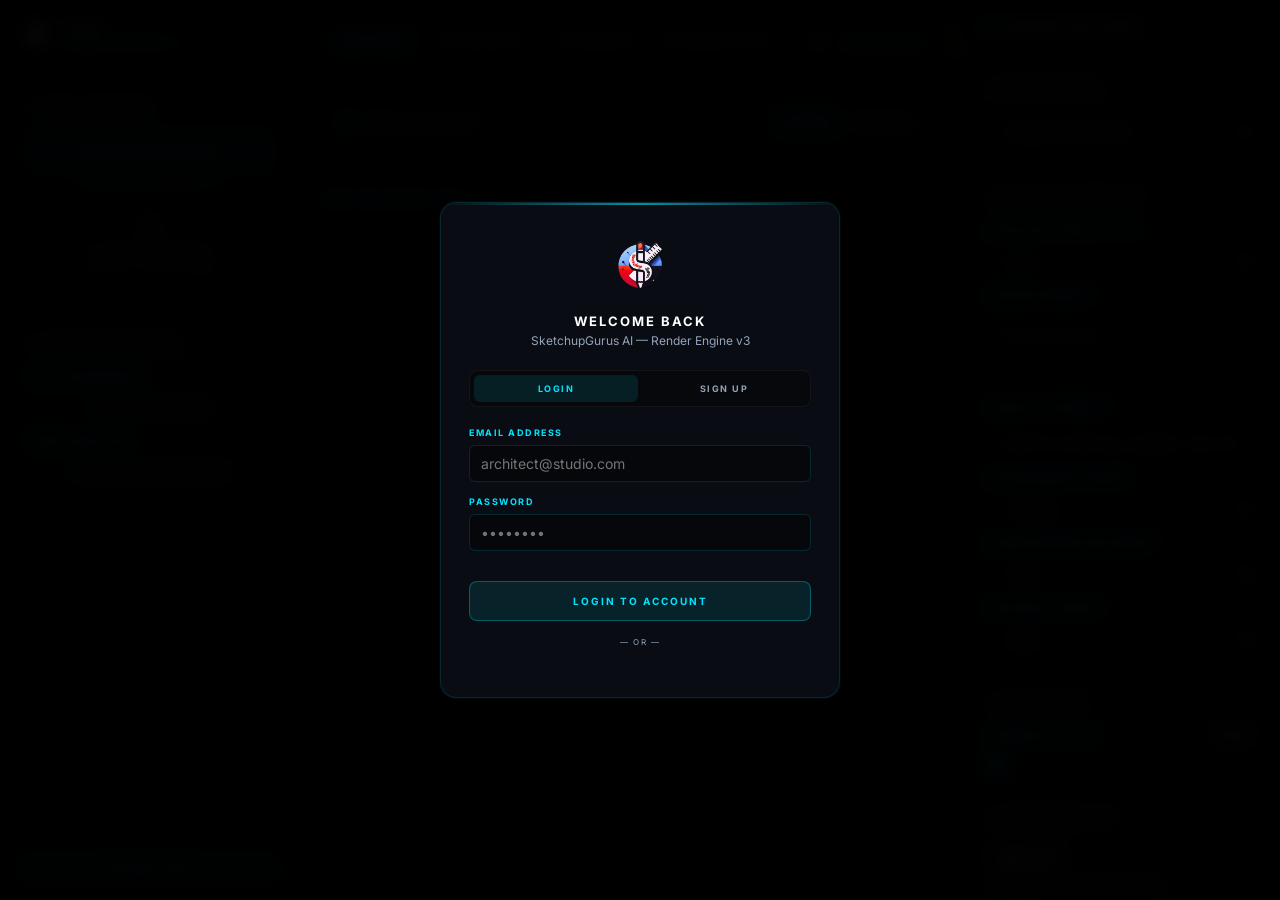
==== commit 6fb279f1: "Add files via upload" ====
--- a/app.html
+++ b/app.html
@@ -1,1067 +1,1077 @@
-<!DOCTYPE html>
-<html lang="en">
-<head>
-  <meta charset="UTF-8">
-  <meta name="viewport" content="width=device-width, initial-scale=1.0">
-  <title>SGAI — Render Engine v3</title>
-  <link rel="preconnect" href="https://fonts.googleapis.com">
-  <link rel="preconnect" href="https://fonts.gstatic.com" crossorigin>
-  <link href="https://fonts.googleapis.com/css2?family=Inter:wght@400;500;600;700&family=Space+Mono:ital,wght@0,400;0,700;1,700&display=swap" rel="stylesheet">
-
-  <!-- ── SPLIT CSS ─────────────────────────── -->
-  <link rel="stylesheet" href="css/main.css">
-  <link rel="stylesheet" href="css/modules.css">
-  <link rel="stylesheet" href="css/video_workflow.css">
-  <script src="https://accounts.google.com/gsi/client" onload="initGoogleSignIn()" async defer></script>
-  <!-- 3D Interactive Model Viewer -->
-  <script type="module" src="https://ajax.googleapis.com/ajax/libs/model-viewer/3.5.0/model-viewer.min.js"></script>
-</head>
-<body>
-
-<!-- ═══════════════════════════════════════════
-     LEFT SIDEBAR
-═══════════════════════════════════════════ -->
-<div class="sidebar">
-  <div class="sidebar-header">
-    <div class="logo-mark" style="background: transparent;">
-      <img src="logo.png" alt="SketchUpGurus Logo" style="width: 100%; height: 100%; object-fit: contain;">
-    </div>
-    <div class="logo-text">
-      <h1>SGAI</h1>
-      <p>RENDER.ENGINE.V3</p>
-    </div>
-  </div>
-
-  <div class="sidebar-content">
-
-    <!-- ── STUDIO TAB ─────────────────────── -->
-    <div id="tab-studio" class="tab-content active">
-      <div class="control-group">
-        <p class="group-title">1. Base Geometry</p>
-        <!-- Capture button: calls SketchUp Ruby bridge only -->
-        <button class="upload-capture-btn" onclick="captureViewport()">
-          <svg width="12" height="12" viewBox="0 0 24 24" fill="none" stroke="currentColor" stroke-width="2.5" stroke-linecap="round" stroke-linejoin="round"><path d="M23 19a2 2 0 0 1-2 2H3a2 2 0 0 1-2-2V8a2 2 0 0 1 2-2h4l2-3h6l2 3h4a2 2 0 0 1 2 2z"/><circle cx="12" cy="13" r="4"/></svg>
-          Capture Viewport
-        </button>
-
-        <div class="divider-text">— or upload manually —</div>
-
-        <!-- Upload zone: opens file picker — completely separate from Capture -->
-        <div class="upload-zone" id="upload-zone-main" onclick="document.getElementById('base-upload').click()">
-          <svg class="upload-icon" viewBox="0 0 24 24" fill="none" stroke="currentColor" stroke-width="1.5" stroke-linecap="round" stroke-linejoin="round"><path d="M21 15v4a2 2 0 0 1-2 2H5a2 2 0 0 1-2-2v-4"/><polyline points="17 8 12 3 7 8"/><line x1="12" y1="3" x2="12" y2="15"/></svg>
-          <span class="upload-label" id="dz-text-1">Upload Base Image</span>
-          <span class="upload-sub" id="dz-text-2">Click here — JPG, PNG, WEBP</span>
-          <img id="dz-preview" style="display:none;" class="base-preview">
-        </div>
-        <!-- Hidden file input — only triggered by Upload zone, never by Capture button -->
-        <input type="file" id="base-upload" hidden accept="image/*">
-      </div>
-
-      <div class="control-group">
-        <p class="group-title">2. Visual References</p>
-        <div class="input-group">
-          <label class="field-label">Style Reference</label>
-          <button class="ref-add-btn" onclick="document.getElementById('style-input').click()">
-            <svg width="11" height="11" viewBox="0 0 24 24" fill="none" stroke="currentColor" stroke-width="2.5" stroke-linecap="round" stroke-linejoin="round"><line x1="12" y1="5" x2="12" y2="19"/><line x1="5" y1="12" x2="19" y2="12"/></svg>
-            Add Style Image
-          </button>
-          <input type="file" id="style-input" hidden accept="image/*">
-          <div id="style-preview-container" style="display:none; margin-top:8px; position:relative;">
-            <img id="style-preview" style="width:100%; border:1px solid rgba(255,255,255,0.08); border-radius:6px;">
-            <button onclick="clearStyle()" class="prop-remove-btn" style="width:20px; height:20px; font-size:12px;">&times;</button>
-          </div>
-        </div>
-        <div class="input-group" style="margin-bottom:0;">
-          <label class="field-label">Prop Injector</label>
-          <button class="ref-add-btn" onclick="document.getElementById('prop-input').click()">
-            <svg width="11" height="11" viewBox="0 0 24 24" fill="none" stroke="currentColor" stroke-width="2.5" stroke-linecap="round" stroke-linejoin="round"><line x1="12" y1="5" x2="12" y2="19"/><line x1="5" y1="12" x2="19" y2="12"/></svg>
-            Add Transparent PNG
-          </button>
-          <input type="file" id="prop-input" hidden multiple accept="image/*">
-          <div id="prop-preview-container" class="prop-gallery"></div>
-        </div>
-      </div>
-    </div>
-
-    <!-- ── HISTORY TAB ─────────────────────── -->
-    <div id="tab-history" class="tab-content">
-      <div style="display:flex; align-items:center; justify-content:space-between; padding:12px 16px; border-bottom:1px solid var(--border-color); flex-shrink:0;">
-        <span style="font-family:var(--font-mono); font-size:10px; font-weight:700; letter-spacing:1.5px; color:var(--text-muted); text-transform:uppercase;">Render History</span>
-        <div style="display:flex; gap:6px; align-items:center;">
-          <span id="history-count-badge" style="font-family:var(--font-mono); font-size:9px; color:var(--accent-primary);"></span>
-          <button onclick="loadHistoryUI()" style="background:transparent; border:1px solid var(--border-color); color:var(--text-muted); border-radius:5px; padding:3px 9px; font-family:var(--font-mono); font-size:9px; cursor:pointer;">&#8635; Refresh</button>
-          <button onclick="clearAllHistory()" style="background:transparent; border:1px solid rgba(255,79,112,0.25); color:rgba(255,79,112,0.6); border-radius:5px; padding:3px 9px; font-family:var(--font-mono); font-size:9px; cursor:pointer;">Clear All</button>
-        </div>
-      </div>
-      <div id="history-container" style="flex:1; overflow-y:auto; padding:12px; display:flex; flex-direction:column; gap:8px;">
-        <div style="font-family:var(--font-mono); font-size:10px; color:var(--text-muted); text-align:center; padding:24px;">No renders yet.</div>
-      </div>
-    </div>
-
-    <!-- ── SUPPORT TAB ─────────────────────── -->
-    <div id="tab-support" class="tab-content">
-      <div class="control-group" style="text-align:center; padding:24px 16px;">
-        <div style="font-family:var(--font-mono); font-size:11px; color:#fff; font-weight:700; text-transform:uppercase; letter-spacing:1.5px; margin-bottom:8px;">Contact Support</div>
-        <p style="color:var(--text-muted); font-size:12px; line-height:1.6; margin-bottom:20px;">Need help with renders, billing, or have a feature request?</p>
-        <a href="mailto:sg@sketchupgurus.co.in?subject=SketchupGurus AI Support Request" target="_blank"
-           style="display:inline-block; padding:11px 22px; background:rgba(0,229,255,0.08); border:1px solid rgba(0,229,255,0.2); color:var(--accent-primary); border-radius:8px; font-family:var(--font-mono); font-size:9px; font-weight:700; letter-spacing:1.5px; text-transform:uppercase; text-decoration:none;">
-          Email Support Team
-        </a>
-      </div>
-    </div>
-
-    <!-- ── VIDEO TAB (Commented Out) ────────────────
-    <div id="tab-video" class="tab-content">
-      <div class="control-group" style="padding: 14px;">
-        <div style="font-family:var(--font-mono); font-size:11px; color:#fff; font-weight:700; text-transform:uppercase; letter-spacing:1.5px; margin-bottom:8px;">AI Video Builder</div>
-        <p style="color:var(--text-muted); font-size:10.5px; line-height:1.5; margin-bottom:14px;">
-          Create stunning cinematic videos using a node-based workflow canvas. Connect a starting image node to a video generator node.
-        </p>
-        <div style="display:flex; flex-direction:column; gap:8px;">
-          <button class="ref-add-btn" style="border-color:rgba(16,185,129,0.3); color:#10b981; background:rgba(16,185,129,0.04);" onclick="videoWorkflowAddNode('image')">
-            + Add Image Node
-          </button>
-          <button class="ref-add-btn" style="border-color:rgba(217,70,239,0.3); color:#d946ef; background:rgba(217,70,239,0.04);" onclick="videoWorkflowAddNode('video')">
-            + Add Video Node
-          </button>
-          <div style="border-top:1px solid rgba(255,255,255,0.05); margin:8px 0;"></div>
-          <button class="upload-capture-btn" style="background:rgba(255,79,112,0.08); border-color:rgba(255,79,112,0.2); color:#ff4f70;" onclick="resetWorkflowCanvas()">
-            <svg width="10" height="10" viewBox="0 0 24 24" fill="none" stroke="currentColor" stroke-width="2.5" stroke-linecap="round" stroke-linejoin="round"><path d="M3 6h18M19 6v14a2 2 0 0 1-2 2H7a2 2 0 0 1-2-2V6m3 0V4a2 2 0 0 1 2-2h4a2 2 0 0 1 2 2v2"/></svg>
-            Reset Workspace
-          </button>
-        </div>
-      </div>
-      <div class="control-group" style="padding:14px; border-top:1px solid rgba(255,255,255,0.04);">
-        <p class="group-title">Active Graph Links</p>
-        <div id="video-connections-list" style="font-family:var(--font-mono); font-size:9px; color:var(--text-muted); display:flex; flex-direction:column; gap:4px; max-height:160px; overflow-y:auto;">
-          No active links.
-        </div>
-      </div>
-    </div>
-    -->
-
-    <!-- ── 3D TAB ─────────────────────────── -->
-    <div id="tab-3d" class="tab-content">
-      <div class="control-group">
-        <p class="group-title">3D Asset Guide</p>
-        <div class="i3d-guide-list">
-          <div class="i3d-guide-item">
-            <div class="i3d-guide-num">01</div>
-            <div class="i3d-guide-text">
-              <strong>Contrast Background</strong>
-              <span>Use solid or transparent backgrounds for cleaner shapes.</span>
-            </div>
-          </div>
-          <div class="i3d-guide-item">
-            <div class="i3d-guide-num">02</div>
-            <div class="i3d-guide-text">
-              <strong>Uncropped Subject</strong>
-              <span>Ensure the entire object is visible and inside the frame.</span>
-            </div>
-          </div>
-          <div class="i3d-guide-item">
-            <div class="i3d-guide-num">03</div>
-            <div class="i3d-guide-text">
-              <strong>Lighting & Focus</strong>
-              <span>Avoid blurry details, heavy shadows, or strong reflections.</span>
-            </div>
-          </div>
-        </div>
-      </div>
-      <!-- Collapsible Server Settings -->
-      <details style="margin-top: 14px; font-size: 11px;">
-        <summary style="cursor: pointer; color: var(--text-muted); font-family: var(--font-mono); font-size: 9px; letter-spacing: 1px; text-transform: uppercase; list-style: none; display: flex; align-items: center; gap: 6px; user-select: none;">
-          <svg width="10" height="10" viewBox="0 0 24 24" fill="none" stroke="currentColor" stroke-width="3" stroke-linecap="round" stroke-linejoin="round"><circle cx="12" cy="12" r="3"/><path d="M19.4 15a1.65 1.65 0 0 0 .33 1.82l.06.06a2 2 0 1 1-2.83 2.83l-.06-.06a1.65 1.65 0 0 0-1.82-.33 1.65 1.65 0 0 0-1 1.51V21a2 2 0 0 1-4 0v-.09A1.65 1.65 0 0 0 9 19.4a1.65 1.65 0 0 0-1.82.33l-.06.06a2 2 0 1 1-2.83-2.83l.06-.06a1.65 1.65 0 0 0 .33-1.82 1.65 1.65 0 0 0-1.51-1H3a2 2 0 0 1 0-4h.09A1.65 1.65 0 0 0 4.6 9a1.65 1.65 0 0 0-.33-1.82l-.06-.06a2 2 0 1 1 2.83-2.83l.06.06a1.65 1.65 0 0 0 1.82.33H9a1.65 1.65 0 0 0 1-1.51V3a2 2 0 0 1 4 0v.09a1.65 1.65 0 0 0 1 1.51 1.65 1.65 0 0 0 1.82-.33l.06-.06a2 2 0 1 1 2.83 2.83l-.06.06a1.65 1.65 0 0 0-.33 1.82V9a1.65 1.65 0 0 0 1.51 1H21a2 2 0 0 1 0 4h-.09a1.65 1.65 0 0 0-1.51 1z"/></svg>
-          Server Settings
-        </summary>
-        <div style="margin-top: 8px; border: 1px solid rgba(255,255,255,0.03); padding: 8px 10px; border-radius: 6px; background: rgba(0,0,0,0.2);">
-          <div class="i3d-server-row">
-            <input class="i3d-server-input" type="text" id="i3d-server-url" value="http://localhost:3000" placeholder="http://localhost:3000" style="font-size: 10px; padding: 4px 6px;">
-            <button class="i3d-ping-btn" onclick="i3dPingServer()" style="font-size: 10px; padding: 4px 8px;">Ping</button>
-          </div>
-          <div class="i3d-server-pill" style="margin-top: 6px; justify-content: flex-start;"><div class="i3d-server-dot" id="i3d-server-dot"></div><span id="i3d-server-txt" style="font-size: 8px;">Not checked</span></div>
-        </div>
-      </details>
-    </div>
-
-
-
-  </div><!-- /.sidebar-content -->
-
-  <!-- ── USER CARD ───────────────────────── -->
-  <div class="sidebar-user">
-    <div id="user-info-area">
-      <button class="auth-btn" onclick="document.getElementById('auth-modal').style.display='flex'">Authenticate</button>
-    </div>
-  </div>
-</div><!-- /.sidebar -->
-
-
-<!-- ═══════════════════════════════════════════
-     MAIN AREA
-═══════════════════════════════════════════ -->
-<div class="main-area">
-  <div class="main-header">
-    <nav class="top-nav">
-      <button class="nav-btn active" id="tab-btn-studio" data-tab="studio" onclick="switchTab('studio')" data-i18n="tab_studio">
-        <svg viewBox="0 0 24 24" fill="none" stroke="currentColor" stroke-width="2" stroke-linecap="round" stroke-linejoin="round"><rect x="3" y="3" width="7" height="7"/><rect x="14" y="3" width="7" height="7"/><rect x="3" y="14" width="7" height="7"/><rect x="14" y="14" width="7" height="7"/></svg>
-        Studio
-      </button>
-      <button class="nav-btn" id="tab-btn-history" data-tab="history" onclick="switchTab('history')" data-i18n="tab_projects">
-        <svg viewBox="0 0 24 24" fill="none" stroke="currentColor" stroke-width="2" stroke-linecap="round" stroke-linejoin="round"><circle cx="12" cy="12" r="10"/><polyline points="12,6 12,12 16,14"/></svg>
-        Projects
-      </button>
-      <button class="nav-btn" id="tab-btn-support" data-tab="support" onclick="switchTab('support')" data-i18n="tab_support">
-        <svg viewBox="0 0 24 24" fill="none" stroke="currentColor" stroke-width="2" stroke-linecap="round" stroke-linejoin="round"><circle cx="12" cy="12" r="10"/><path d="M9.09 9a3 3 0 0 1 5.83 1c0 2-3 3-3 3"/><line x1="12" y1="17" x2="12.01" y2="17"/></svg>
-        Support
-      </button>
-      <button class="nav-btn" id="tab-btn-3d" data-tab="3d" onclick="switchTab('3d')" data-i18n="tab_3d">
-        <svg viewBox="0 0 24 24" fill="none" stroke="currentColor" stroke-width="2" stroke-linecap="round" stroke-linejoin="round"><path d="M21 16V8a2 2 0 0 0-1-1.73l-7-4a2 2 0 0 0-2 0l-7 4A2 2 0 0 0 3 8v8a2 2 0 0 0 1 1.73l7 4a2 2 0 0 0 2 0l7-4A2 2 0 0 0 21 16z"/><polyline points="3.27 6.96 12 12.01 20.73 6.96"/><line x1="12" y1="22.08" x2="12" y2="12"/></svg>
-        Image to 3D
-      </button>
-      <!--
-      <button class="nav-btn" id="tab-btn-video" data-tab="video" onclick="switchTab('video')" data-i18n="tab_video">
-        <svg viewBox="0 0 24 24" fill="none" stroke="currentColor" stroke-width="2" stroke-linecap="round" stroke-linejoin="round"><polygon points="23 7 16 12 23 17 23 7"/><rect x="1" y="5" width="15" height="14" rx="2" ry="2"/></svg>
-        Studio Video
-      </button>
-      -->
-    </nav>
-
-    <div class="header-actions">
-      <!-- Language Selector -->
-      <div class="lang-selector-container">
-        <select id="lang-selector" class="lang-select" onchange="switchLanguage(this.value)" title="Select Language">
-          <option value="en">EN</option>
-          <option value="es">ES</option>
-          <option value="de">DE</option>
-          <option value="ja">JA</option>
-        </select>
-      </div>
-      <div class="header-user-info">
-        <span id="user-email-display" onclick="showProfileModal()" title="View Profile"></span>
-        <span id="credit-counter">CONNECTING...</span>
-      </div>
-      <button class="btn-buy" onclick="showPaywall()" data-i18n="btn_buy_credits">Buy Credits</button>
-      <button class="btn-secondary" style="padding:7px 12px; margin:0; width:auto;" onclick="logoutUser()" data-i18n="btn_logout">Logout</button>
-    </div>
-  </div>
-
-  <!-- Studio Output -->
-  <div id="main-studio">
-    <!-- Presets Gallery -->
-    <div class="presets-gallery-container">
-      <div class="presets-gallery-header" style="justify-content: space-between; display: flex; align-items: center; width: 100%;">
-        <div style="display: flex; align-items: center; gap: 8px;">
-          <svg viewBox="0 0 24 24" fill="none" stroke="currentColor" stroke-width="2" stroke-linecap="round" stroke-linejoin="round" class="presets-icon"><polygon points="12 2 2 7 12 12 22 7 12 2"/><polyline points="2 17 12 22 22 17"/><polyline points="2 12 12 17 22 12"/></svg>
-          <span>Presets Gallery</span>
-        </div>
-        <div class="preset-filter-pills">
-          <button class="preset-filter-pill active" onclick="filterPresets('layouts')" id="pill-filter-layouts">Layouts</button>
-          <button class="preset-filter-pill" onclick="filterPresets('styles')" id="pill-filter-styles">Aesthetics</button>
-        </div>
-      </div>
-      <div class="presets-cards" id="presets-cards-container">
-        <!-- Rendered dynamically via JS -->
-      </div>
-    </div>
-
-    <div id="status">Awaiting Model Data...</div>
-    <div id="results-container"></div>
-  </div>
-
-  <!-- Video Canvas (Commented Out)
-  <div id="main-video-canvas" class="tab-content">
-    <div class="canvas-container" id="video-canvas-container">
-      <svg class="canvas-svg" id="video-canvas-svg">
-        <defs>
-          <marker id="arrow" viewBox="0 0 10 10" refX="5" refY="5" markerWidth="6" markerHeight="6" orient="auto-start-reverse">
-            <path d="M 0 0 L 10 5 L 0 10 z" fill="rgba(255,255,255,0.3)"/>
-          </marker>
-        </defs>
-      </svg>
-    </div>
-
-    <div class="video-workspace-sidebar" style="position:absolute; right:0; top:0; bottom:0; z-index:100; width:320px; background:rgba(10,12,18,0.75); backdrop-filter:blur(30px); border-left:1px solid rgba(255,255,255,0.06); padding:20px; overflow-y:auto; scrollbar-width:thin; box-sizing:border-box; display:flex; flex-direction:column; gap:14px;">
-      <div style="font-family:var(--font-mono); font-size:10px; font-weight:700; color:rgba(217,70,239,0.9); text-transform:uppercase; letter-spacing:1px; display:flex; align-items:center; gap:8px; border-bottom:1px solid rgba(217,70,239,0.15); padding-bottom:10px;">
-        <svg width="14" height="14" viewBox="0 0 24 24" fill="none" stroke="currentColor" stroke-width="2" stroke-linecap="round" stroke-linejoin="round"><polygon points="23 7 16 12 23 17 23 7"/><rect x="1" y="5" width="15" height="14" rx="2" ry="2"/></svg>
-        <span data-i18n="video_settings_title">Video Settings</span>
-      </div>
-
-      <div>
-        <div style="font-family:var(--font-mono); font-size:9px; color:var(--text-muted); letter-spacing:1px; text-transform:uppercase; margin-bottom:6px;" data-i18n="vsource_header">Image Source</div>
-        <div class="vid-src-tabs">
-          <div class="vid-src-tab active" id="vsrc-tab-capture" onclick="vidSrcSwitch('capture')" data-i18n="vsrc_capture">Capture</div>
-          <div class="vid-src-tab" id="vsrc-tab-upload" onclick="vidSrcSwitch('upload')" data-i18n="vsrc_upload">Upload</div>
-          <div class="vid-src-tab" id="vsrc-tab-history" onclick="vidSrcSwitch('history')" data-i18n="vsrc_history">History</div>
-        </div>
-        <div id="vsrc-upload-area" style="display:none; margin-top:8px;">
-          <div class="vid-upload-zone" onclick="document.getElementById('vid-img-file').click()">
-            <span style="font-family:var(--font-mono); font-size:9px; color:#6b8aaa;" id="vid-upload-lbl" data-i18n="vsrc_upload_label">Click to upload image</span>
-          </div>
-          <input type="file" id="vid-img-file" hidden accept=".jpg,.jpeg,.png,.webp" onchange="vidHandleUpload(event)">
-          <div id="vid-upload-preview" class="vid-img-preview" style="display:none; margin-top:6px;">
-            <img id="vid-upload-img" src="" alt=""><button class="vid-img-preview-clear" onclick="vidClearUpload()">x</button>
-          </div>
-        </div>
-        <div id="vsrc-history-area" style="display:none; margin-top:8px;">
-          <div class="vid-hist-grid" id="vid-hist-grid"></div>
-          <div id="vid-hist-selected-wrap" style="display:none; margin-top:6px;">
-            <div class="vid-img-preview"><img id="vid-hist-selected-img" src="" alt=""><button class="vid-img-preview-clear" onclick="vidClearHistoryPick()">x</button></div>
-          </div>
-        </div>
-      </div>
-
-      <div style="margin-top:10px; border-top:1px solid rgba(255,255,255,0.06); padding-top:10px;">
-        <div style="font-family:var(--font-mono); font-size:9px; color:var(--text-muted); letter-spacing:1px; text-transform:uppercase; margin-bottom:6px;">Ending Image (Interpolation - Optional)</div>
-        <div class="vid-src-tabs">
-          <div class="vid-src-tab active" id="vsrc-end-tab-none" onclick="vidEndSrcSwitch('none')">None</div>
-          <div class="vid-src-tab" id="vsrc-end-tab-upload" onclick="vidEndSrcSwitch('upload')">Upload</div>
-          <div class="vid-src-tab" id="vsrc-end-tab-history" onclick="vidEndSrcSwitch('history')">History</div>
-        </div>
-        <div id="vsrc-end-upload-area" style="display:none; margin-top:8px;">
-          <div class="vid-upload-zone" onclick="document.getElementById('vid-end-img-file').click()">
-            <span style="font-family:var(--font-mono); font-size:9px; color:#6b8aaa;" id="vid-end-upload-lbl">Click to upload end image</span>
-          </div>
-          <input type="file" id="vid-end-img-file" hidden accept=".jpg,.jpeg,.png,.webp" onchange="vidHandleEndFrameUpload(event)">
-          <div id="vid-end-upload-preview" class="vid-img-preview" style="display:none; margin-top:6px;">
-            <img id="vid-end-upload-img" src="" alt=""><button class="vid-img-preview-clear" onclick="vidClearEndFrame()">x</button>
-          </div>
-        </div>
-        <div id="vsrc-end-history-area" style="display:none; margin-top:8px;">
-          <div class="vid-end-hist-grid" id="vid-end-hist-grid" style="display:grid; grid-template-columns:repeat(3,1fr); gap:6px; max-height:220px; overflow-y:auto;"></div>
-          <div id="vid-end-hist-selected-wrap" style="display:none; margin-top:6px;">
-            <div class="vid-img-preview"><img id="vid-end-hist-selected-img" src="" alt=""><button class="vid-img-preview-clear" onclick="vidClearEndHistoryPick()">x</button></div>
-          </div>
-        </div>
-      </div>
-
-      <div>
-        <div style="font-family:var(--font-mono); font-size:9px; color:var(--text-muted); letter-spacing:1px; text-transform:uppercase; margin-bottom:6px;">Camera Motion</div>
-        <div class="cam-grid">
-          <div class="cam-pill selected" onclick="vidSelectCam(this,'none')">Static</div>
-          <div class="cam-pill" onclick="vidSelectCam(this,'dolly_forward')">Dolly In</div>
-          <div class="cam-pill" onclick="vidSelectCam(this,'dolly_backward')">Dolly Out</div>
-          <div class="cam-pill" onclick="vidSelectCam(this,'pan_left')">Pan Left</div>
-          <div class="cam-pill" onclick="vidSelectCam(this,'pan_right')">Pan Right</div>
-          <div class="cam-pill" onclick="vidSelectCam(this,'tilt_up')">Tilt Up</div>
-          <div class="cam-pill" onclick="vidSelectCam(this,'tilt_down')">Tilt Down</div>
-          <div class="cam-pill" onclick="vidSelectCam(this,'orbit_left')">Orbit L</div>
-          <div class="cam-pill" onclick="vidSelectCam(this,'orbit_right')">Orbit R</div>
-        </div>
-      </div>
-
-      <div>
-        <div style="font-family:var(--font-mono); font-size:9px; color:var(--text-muted); letter-spacing:1px; text-transform:uppercase; margin-bottom:6px;">Aspect Ratio</div>
-        <div class="vid-ar-pills" style="display:flex; gap:6px;">
-          <div class="vid-ar-pill selected" onclick="vidSelectAR(this,'16:9')" style="flex:1; text-align:center; padding:6px 0; border:1px solid rgba(217,70,239,0.15); border-radius:5px; font-family:var(--font-mono); font-size:9px; color:var(--text-muted); cursor:pointer; transition:0.2s;">16:9</div>
-          <div class="vid-ar-pill" onclick="vidSelectAR(this,'9:16')" style="flex:1; text-align:center; padding:6px 0; border:1px solid rgba(217,70,239,0.15); border-radius:5px; font-family:var(--font-mono); font-size:9px; color:var(--text-muted); cursor:pointer; transition:0.2s;">9:16</div>
-          <div class="vid-ar-pill" onclick="vidSelectAR(this,'1:1')" style="flex:1; text-align:center; padding:6px 0; border:1px solid rgba(217,70,239,0.15); border-radius:5px; font-family:var(--font-mono); font-size:9px; color:var(--text-muted); cursor:pointer; transition:0.2s;">1:1</div>
-        </div>
-      </div>
-
-      <div>
-        <div style="font-family:var(--font-mono); font-size:9px; color:var(--text-muted); letter-spacing:1px; text-transform:uppercase; margin-bottom:6px;">Motion Speed</div>
-        <div class="vid-speed-pills" style="display:flex; gap:6px;">
-          <div class="vid-speed-pill" onclick="vidSelectSpeed(this,'low')" style="flex:1; text-align:center; padding:6px 0; border:1px solid rgba(217,70,239,0.15); border-radius:5px; font-family:var(--font-mono); font-size:9px; color:var(--text-muted); cursor:pointer; transition:0.2s;">Low</div>
-          <div class="vid-speed-pill selected" onclick="vidSelectSpeed(this,'medium')" style="flex:1; text-align:center; padding:6px 0; border:1px solid rgba(217,70,239,0.15); border-radius:5px; font-family:var(--font-mono); font-size:9px; color:var(--text-muted); cursor:pointer; transition:0.2s;">Medium</div>
-          <div class="vid-speed-pill" onclick="vidSelectSpeed(this,'high')" style="flex:1; text-align:center; padding:6px 0; border:1px solid rgba(217,70,239,0.15); border-radius:5px; font-family:var(--font-mono); font-size:9px; color:var(--text-muted); cursor:pointer; transition:0.2s;">High</div>
-        </div>
-      </div>
-
-      <div>
-        <div style="font-family:var(--font-mono); font-size:9px; color:var(--text-muted); letter-spacing:1px; text-transform:uppercase; margin-bottom:6px;">Duration</div>
-        <div class="vid-dur-pills">
-          <div class="vid-dur-pill" onclick="vidSelectDur(this,4)">4 sec</div>
-          <div class="vid-dur-pill selected" onclick="vidSelectDur(this,6)">6 sec</div>
-          <div class="vid-dur-pill" onclick="vidSelectDur(this,8)">8 sec</div>
-        </div>
-      </div>
-
-      <div>
-        <div style="font-family:var(--font-mono); font-size:9px; color:var(--text-muted); letter-spacing:1px; text-transform:uppercase; margin-bottom:6px;">Resolution</div>
-        <div class="vid-res-pills">
-          <div class="vid-res-pill selected" onclick="vidSelectRes(this,'720p')">720p</div>
-          <div class="vid-res-pill" onclick="vidSelectRes(this,'1080p')">1080p</div>
-        </div>
-      </div>
-
-      <div style="display:flex; align-items:center; justify-content:space-between; background:rgba(217,70,239,0.03); border:1px solid rgba(217,70,239,0.1); border-radius:6px; padding:8px 10px;">
-        <div style="display:flex; flex-direction:column; gap:2px;">
-          <span style="font-family:var(--font-mono); font-size:9px; font-weight:700; color:var(--text-main); text-transform:uppercase;">AI Sound Effects</span>
-          <span style="font-size:7px; color:var(--text-muted);">Generate ambient Veo soundscapes</span>
-        </div>
-        <label class="switch" style="position:relative; display:inline-block; width:28px; height:16px;">
-          <input type="checkbox" id="vid-generate-audio" style="opacity:0; width:0; height:0;">
-          <span class="slider round" style="position:absolute; cursor:pointer; top:0; left:0; right:0; bottom:0; background-color:rgba(255,255,255,0.1); transition:.4s; border-radius:34px;"></span>
-        </label>
-      </div>
-
-      <div>
-        <div style="font-family:var(--font-mono); font-size:9px; color:var(--text-muted); letter-spacing:1px; text-transform:uppercase; margin-bottom:6px;" data-i18n="vpreset_header">Cinematic Motion Presets</div>
-        <div class="video-presets-gallery" style="display:flex; gap:8px; overflow-x:auto; padding-bottom:8px; scrollbar-width:thin;">
-          <div class="video-preset-card" data-id="drone" onclick="selectVideoPreset('drone')" style="flex:0 0 100px; height:60px; border-radius:6px; background-image:url('assets/v_drone.png'); background-size:cover; background-position:center; position:relative; cursor:pointer; overflow:hidden; border:1px solid rgba(255,255,255,0.08); transition:0.2s;">
-            <div style="position:absolute; inset:0; background:linear-gradient(to top, rgba(0,0,0,0.8) 0%, transparent 60%);"></div>
-            <span style="position:absolute; bottom:6px; left:6px; font-family:var(--font-mono); font-size:8px; font-weight:700; color:#fff; text-shadow:0 1px 3px rgba(0,0,0,0.8);" data-i18n="vpreset_drone">Drone Orbit</span>
-          </div>
-          <div class="video-preset-card" data-id="timelapse" onclick="selectVideoPreset('timelapse')" style="flex:0 0 100px; height:60px; border-radius:6px; background-image:url('assets/v_timelapse.png'); background-size:cover; background-position:center; position:relative; cursor:pointer; overflow:hidden; border:1px solid rgba(255,255,255,0.08); transition:0.2s;">
-            <div style="position:absolute; inset:0; background:linear-gradient(to top, rgba(0,0,0,0.8) 0%, transparent 60%);"></div>
-            <span style="position:absolute; bottom:6px; left:6px; font-family:var(--font-mono); font-size:8px; font-weight:700; color:#fff; text-shadow:0 1px 3px rgba(0,0,0,0.8);" data-i18n="vpreset_timelapse">Timelapse Sunset</span>
-          </div>
-          <div class="video-preset-card" data-id="walkthrough" onclick="selectVideoPreset('walkthrough')" style="flex:0 0 100px; height:60px; border-radius:6px; background-image:url('assets/v_walkthrough.png'); background-size:cover; background-position:center; position:relative; cursor:pointer; overflow:hidden; border:1px solid rgba(255,255,255,0.08); transition:0.2s;">
-            <div style="position:absolute; inset:0; background:linear-gradient(to top, rgba(0,0,0,0.8) 0%, transparent 60%);"></div>
-            <span style="position:absolute; bottom:6px; left:6px; font-family:var(--font-mono); font-size:8px; font-weight:700; color:#fff; text-shadow:0 1px 3px rgba(0,0,0,0.8);" data-i18n="vpreset_walkthrough">Walkthrough</span>
-          </div>
-          <div class="video-preset-card" data-id="dolly" onclick="selectVideoPreset('dolly')" style="flex:0 0 100px; height:60px; border-radius:6px; background-image:url('assets/v_dolly.png'); background-size:cover; background-position:center; position:relative; cursor:pointer; overflow:hidden; border:1px solid rgba(255,255,255,0.08); transition:0.2s;">
-            <div style="position:absolute; inset:0; background:linear-gradient(to top, rgba(0,0,0,0.8) 0%, transparent 60%);"></div>
-            <span style="position:absolute; bottom:6px; left:6px; font-family:var(--font-mono); font-size:8px; font-weight:700; color:#fff; text-shadow:0 1px 3px rgba(0,0,0,0.8);" data-i18n="vpreset_dolly">Dolly In</span>
-          </div>
-        </div>
-      </div>
-
-      <div>
-        <div style="font-family:var(--font-mono); font-size:9px; color:var(--text-muted); letter-spacing:1px; text-transform:uppercase; margin-bottom:6px;" data-i18n="vprompt_label">Motion Prompt (optional)</div>
-        <textarea id="vid-motion-prompt" placeholder="e.g. slow cinematic flythrough, warm light..." style="width:100%; background:var(--input-bg); border:1px solid rgba(217,70,239,0.2); border-radius:6px; color:var(--text-main); padding:8px 10px; font-family:var(--font-mono); font-size:10px; resize:vertical; outline:none; min-height:52px; margin-bottom:10px;" data-i18n="vprompt_label"></textarea>
-      </div>
-
-      <button id="btn-video-run-trigger" onclick="startVideoRender()" style="width:100%; padding:12px; border:none; border-radius:8px; cursor:pointer; font-family:var(--font-mono); font-size:11px; font-weight:700; letter-spacing:2px; text-transform:uppercase; color:#fff; background:linear-gradient(135deg,rgba(217,70,239,0.9),rgba(162,28,175,0.95)); box-shadow:0 4px 18px rgba(217,70,239,0.35); transition:all 0.2s; display:flex; align-items:center; justify-content:center; gap:8px; margin-bottom:10px;">
-        <span data-i18n="btn_video_run">Run Video Render</span> (10 CR)
-      </button>
-    </div>
-  </div>
-  -->
-
-
-
-  <!-- 3D Generator Output -->
-  <div id="main-3d">
-    <div style="display:flex; align-items:center; justify-content:space-between; margin-bottom:18px; padding-bottom:12px; border-bottom:1px solid var(--border-color);">
-      <div style="font-family:var(--font-mono); font-size:11px; font-weight:700; letter-spacing:2px; color:#e63329; text-transform:uppercase;">Image to 3D Generator</div>
-      <div class="i3d-credit-badge" style="margin-bottom:0;">Cost: <span id="i3d-cost-num">10</span> CR</div>
-    </div>
-
-
-
-    <!-- Hidden Select Elements for JS Compatibility -->
-    <select class="i3d-select" id="i3d-model" style="display:none;">
-      <option value="meshy-6">Engine 6</option>
-      <option value="meshy-5">Engine 5</option>
-    </select>
-    <select class="i3d-select" id="i3d-topology" style="display:none;">
-      <option value="quad">Quad</option>
-      <option value="triangle">Triangle</option>
-    </select>
-    <select class="i3d-select" id="i3d-polycount" style="display:none;">
-      <option value="30000">30k</option>
-      <option value="50000" selected>50k</option>
-      <option value="100000">100k</option>
-      <option value="200000">200k</option>
-    </select>
-    <select class="i3d-select" id="i3d-pose" style="display:none;">
-      <option value="">None</option>
-      <option value="a-pose">A-Pose</option>
-      <option value="t-pose">T-Pose</option>
-    </select>
-
-    <div class="i3d-workspace-grid">
-      <!-- Left Column: Source Upload & Previews -->
-      <div class="i3d-workspace-col">
-        <div class="control-group" style="background: rgba(255, 255, 255, 0.01); border: 1px solid rgba(255, 255, 255, 0.04); margin-bottom: 0;">
-          <p class="group-title" style="margin-bottom: 10px;">Select Source Image</p>
-          <div class="i3d-mode-pills" style="margin-bottom: 12px;">
-            <button class="i3d-mode-pill active" id="i3d-pill-single" onclick="i3dSwitchMode('single')">Single Image</button>
-            <button class="i3d-mode-pill" id="i3d-pill-multi" onclick="i3dSwitchMode('multi')">Multi-View (4 Angles)</button>
-          </div>
-          
-          <!-- Sticky Tip Info Box -->
-          <div class="i3d-upload-tip" style="margin-bottom: 12px; display: flex; align-items: flex-start; gap: 8px; background: rgba(0, 229, 255, 0.03); border: 1px solid rgba(0, 229, 255, 0.12); padding: 8px 12px; border-radius: 6px; font-family: var(--font-mono); font-size: 9px; line-height: 1.4; color: var(--accent-primary);">
-            <span style="font-size: 11px; flex-shrink: 0; line-height: 1;">💡</span>
-            <span>Best 3D model produced only if image is white background or transparent.</span>
-          </div>
-
-          <div id="i3d-single-wrap">
-            <div class="i3d-drop" id="i3d-dropzone" onclick="document.getElementById('i3d-file-single').click()" ondragover="i3dDragOver(event)" ondragleave="i3dDragLeave(event)" ondrop="i3dDrop(event)" style="min-height: 120px;">
-              <svg class="dz-icon" viewBox="0 0 24 24" fill="none" stroke="currentColor" stroke-width="1.5" stroke-linecap="round" stroke-linejoin="round" style="width: 28px; height: 28px;"><path d="M21 15v4a2 2 0 0 1-2 2H5a2 2 0 0 1-2-2v-4"/><polyline points="17 8 12 3 7 8"/><line x1="12" y1="3" x2="12" y2="15"/></svg>
-              <span class="dz-label" id="i3d-dz-label" style="font-size: 10px;">Upload Image</span>
-              <span class="dz-sub" style="font-size: 8px;">JPG, PNG - Max 20MB</span>
-            </div>
-            
-            <input type="file" id="i3d-file-single" hidden accept=".jpg,.jpeg,.png" onchange="i3dHandleFile(event,'single')">
-            <div class="i3d-prev-wrap" id="i3d-prev-single" style="display:none; margin-top:12px; position:relative; overflow:hidden;">
-              <div class="i3d-image-preview-container">
-                <img id="i3d-prev-single-img" src="" alt="">
-              </div>
-              <button class="i3d-prev-clear" onclick="i3dClearSingle()">x</button>
-              <button class="i3d-remove-bg-btn" id="i3d-remove-bg-btn" onclick="i3dRemoveBackground()" style="position:absolute; bottom:8px; left:50%; transform:translateX(-50%); background:rgba(0,0,0,0.85); border:1px solid var(--accent-primary); color:var(--accent-primary); font-family:var(--font-mono); font-size:9px; padding:4px 8px; border-radius:4px; cursor:pointer; display:flex; align-items:center; gap:4px; z-index:10; white-space:nowrap; outline:none;">
-                <span>🧼</span> Remove BG (0.2 CR)
-              </button>
-            </div>
-          </div>
-          
-          <div id="i3d-multi-wrap" style="display:none;">
-            <p style="font-family:var(--font-mono); font-size:9px; color:#6b8aaa; margin-bottom:10px;">Upload up to 4 angles of the same object</p>
-            <div class="i3d-slots" id="i3d-slots"></div>
-            <input type="file" id="i3d-file-multi" hidden accept=".jpg,.jpeg,.png" onchange="i3dHandleFile(event,'multi')">
-          </div>
-        </div>
-
-        <!-- Result Area (Progress, 3D Model, Errors) inside Left Column! -->
-        <div id="i3d-result-area" style="margin-top:0px; display:none;">
-          <div class="i3d-progress-card" id="i3d-progress-card" style="display:none; margin-bottom: 0;">
-            <div class="i3d-progress-header"><div><div style="font-size:9px; color:#6b8aaa; text-transform:uppercase; letter-spacing:1px; margin-bottom:3px;">Task ID</div><div class="i3d-task-id" id="i3d-task-id">-</div></div><span class="i3d-status-badge pending" id="i3d-status-badge">Pending</span></div>
-            <div class="i3d-progress-msg"><div class="i3d-pulse" id="i3d-pulse"></div><span id="i3d-progress-msg">Waiting in queue...</span></div>
-            <div class="i3d-bar-track"><div class="i3d-bar-fill" id="i3d-bar-fill" style="width:0%"></div></div>
-            <div class="i3d-bar-pct" id="i3d-bar-pct">0%</div>
-          </div>
-          <div class="i3d-model-card" id="i3d-model-card" style="display:none; margin-bottom: 0; position: relative;">
-            <div class="i3d-thumb" id="i3d-thumb"><div class="i3d-thumb-empty">No preview</div></div>
-            
-            <!-- Viewer Toolbar Overlay -->
-            <div id="i3d-viewer-toolbar" style="position: absolute; top: 12px; right: 12px; z-index: 100; display: none; gap: 6px; background: rgba(10, 14, 20, 0.85); backdrop-filter: blur(12px); border: 1px solid rgba(255,255,255,0.08); border-radius: 20px; padding: 4px 8px; box-shadow: 0 4px 12px rgba(0,0,0,0.5);">
-              <button onclick="i3dToggleViewerRotation()" class="i3d-ctrl-btn" title="Toggle Auto Rotation">
-                <span id="i3d-rotate-btn-icon">⏸</span> <span style="font-size: 8px; font-weight: bold; letter-spacing: 0.5px; text-transform: uppercase;">Rotate</span>
-              </button>
-              <button onclick="i3dCycleViewerLighting()" class="i3d-ctrl-btn" title="Cycle Lighting">
-                <span id="i3d-light-btn-icon">☀️</span> <span style="font-size: 8px; font-weight: bold; letter-spacing: 0.5px; text-transform: uppercase;">Light</span>
-              </button>
-              <button onclick="i3dResetViewerCamera()" class="i3d-ctrl-btn" title="Reset Camera">
-                <span id="i3d-reset-btn-icon">🎯</span> <span style="font-size: 8px; font-weight: bold; letter-spacing: 0.5px; text-transform: uppercase;">Reset</span>
-              </button>
-              <button onclick="i3dToggleViewerWireframe()" class="i3d-ctrl-btn" title="Toggle Mesh Wireframe">
-                <span id="i3d-wireframe-btn-icon">🕸️</span> <span style="font-size: 8px; font-weight: bold; letter-spacing: 0.5px; text-transform: uppercase;">Wireframe</span>
-              </button>
-            </div>
-            <div class="i3d-model-info">
-              <div class="i3d-model-title">Model Generated</div>
-              <div class="i3d-model-meta" id="i3d-model-meta">-</div>
-              <div class="i3d-dl-grid" id="i3d-dl-grid"></div>
-              <button class="i3d-skp-btn" id="i3d-skp-btn" onclick="i3dImportSKP()" disabled style="width: 100%;" data-i18n="btn_skp_import">Import GLB into SketchUp</button>
-              <div class="i3d-skp-status" id="i3d-skp-status"></div>
-            </div>
-          </div>
-          <div class="i3d-error" id="i3d-error-area" style="display:none;"><span>!</span><span id="i3d-error-txt">Error</span></div>
-        </div>
-      </div>
-
-      <!-- Right Column: Settings & Custom Controls -->
-      <div class="i3d-workspace-col">
-        <div class="control-group" style="background: rgba(255, 255, 255, 0.01); border: 1px solid rgba(255, 255, 255, 0.04); margin-bottom: 0;">
-          <p class="group-title" style="margin-bottom: 12px;">Model Parameters</p>
-          
-          <div class="i3d-controls-grid">
-            <div class="i3d-control-item">
-              <label class="field-label" style="font-size:9px; margin-bottom: 4px;">AI Model</label>
-              <div class="segmented-control">
-                <button type="button" class="segment-btn active" onclick="selectSegment('i3d-model', 'meshy-6', this)">Engine 6</button>
-                <button type="button" class="segment-btn" onclick="selectSegment('i3d-model', 'meshy-5', this)">Engine 5</button>
-              </div>
-            </div>
-            
-            <div class="i3d-control-item">
-              <label class="field-label" style="font-size:9px; margin-bottom: 4px;">Topology</label>
-              <div class="segmented-control">
-                <button type="button" class="segment-btn active" onclick="selectSegment('i3d-topology', 'quad', this)">Quad</button>
-                <button type="button" class="segment-btn" onclick="selectSegment('i3d-topology', 'triangle', this)">Triangle</button>
-              </div>
-            </div>
-            
-            <div class="i3d-control-item">
-              <label class="field-label" style="font-size:9px; margin-bottom: 4px;">Poly Count</label>
-              <div class="segmented-control">
-                <button type="button" class="segment-btn" onclick="selectSegment('i3d-polycount', '30000', this)">30k</button>
-                <button type="button" class="segment-btn active" onclick="selectSegment('i3d-polycount', '50000', this)">50k</button>
-                <button type="button" class="segment-btn" onclick="selectSegment('i3d-polycount', '100000', this)">100k</button>
-                <button type="button" class="segment-btn" onclick="selectSegment('i3d-polycount', '200000', this)">200k</button>
-              </div>
-            </div>
-            
-            <div class="i3d-control-item">
-              <label class="field-label" style="font-size:9px; margin-bottom: 4px;">Pose Preset</label>
-              <div class="segmented-control">
-                <button type="button" class="segment-btn active" onclick="selectSegment('i3d-pose', '', this)">None</button>
-                <button type="button" class="segment-btn" onclick="selectSegment('i3d-pose', 'a-pose', this)">A-Pose</button>
-                <button type="button" class="segment-btn" onclick="selectSegment('i3d-pose', 't-pose', this)">T-Pose</button>
-              </div>
-            </div>
-          </div>
-
-          <div style="display:flex; gap:10px; margin-top: 14px; margin-bottom: 12px; flex-wrap:wrap;">
-            <div class="i3d-toggle-row" style="flex:1; min-width:140px; padding:6px 10px; background:rgba(255,255,255,0.01); border:1px solid rgba(255,255,255,0.04); border-radius:6px;"><div class="i3d-toggle-info"><strong>Textures</strong><span>+5 CR</span></div><button class="i3d-toggle on" id="i3d-tog-texture" onclick="i3dToggle('texture')"></button></div>
-            <div class="i3d-toggle-row" id="i3d-pbr-row" style="flex:1; min-width:140px; padding:6px 10px; background:rgba(255,255,255,0.01); border:1px solid rgba(255,255,255,0.04); border-radius:6px;"><div class="i3d-toggle-info"><strong>PBR Maps</strong><span>+3 CR</span></div><button class="i3d-toggle on" id="i3d-tog-pbr" onclick="i3dToggle('pbr')"></button></div>
-            <div class="i3d-toggle-row" style="flex:1; min-width:140px; padding:6px 10px; background:rgba(255,255,255,0.01); border:1px solid rgba(255,255,255,0.04); border-radius:6px;"><div class="i3d-toggle-info"><strong>Remesh</strong><span>Optimise</span></div><button class="i3d-toggle on" id="i3d-tog-remesh" onclick="i3dToggle('remesh')"></button></div>
-          </div>
-
-          <div id="i3d-prompt-wrap" style="margin-bottom:0;"><label class="field-label" style="font-size:9px; margin-bottom: 4px;">Texture Prompt (optional)</label><textarea id="i3d-tex-prompt" placeholder="e.g. worn leather, rusted metal..." style="width:100%; background:var(--input-bg); border:1px solid rgba(230,51,41,0.15); border-radius:6px; color:var(--text-main); padding:6px 10px; font-family:var(--font-mono); font-size:10px; resize:vertical; outline:none; min-height:46px;"></textarea></div>
-        </div>
-
-        <button class="i3d-generate-btn" id="i3d-gen-btn" onclick="i3dGenerate()" style="margin-top: 0px;">
-          <svg width="14" height="14" viewBox="0 0 24 24" fill="none" stroke="currentColor" stroke-width="2.5" stroke-linecap="round" stroke-linejoin="round"><path d="M21 16V8a2 2 0 0 0-1-1.73l-7-4a2 2 0 0 0-2 0l-7 4A2 2 0 0 0 3 8v8a2 2 0 0 0 1 1.73l7 4a2 2 0 0 0 2 0l7-4A2 2 0 0 0 21 16z"/></svg>
-          <span data-i18n="btn_3d_run">Generate 3D Model</span>
-        </button>
-      </div>
-    </div>
-  </div>
-</div><!-- /.main-area -->
-
-
-<!-- ═══════════════════════════════════════════
-     RIGHT SIDEBAR
-═══════════════════════════════════════════ -->
-<div class="right-sidebar">
-  <div class="right-sidebar-header">
-    <svg viewBox="0 0 24 24" fill="none" stroke="currentColor" stroke-width="2" stroke-linecap="round" stroke-linejoin="round"><circle cx="12" cy="12" r="3"/><path d="M19.07 4.93a10 10 0 0 1 0 14.14M4.93 4.93a10 10 0 0 0 0 14.14M7.76 7.76a6 6 0 0 0 0 8.48M16.24 7.76a6 6 0 0 1 0 8.48"/></svg>
-    <h2 data-i18n="sidebar_render_settings">Render Settings</h2>
-  </div>
-  <div class="right-sidebar-body">
-
-    <div class="control-group">
-      <p class="group-title">AI Engine Model</p>
-      <div class="input-group" style="margin-bottom:0;">
-        <select id="render-model" style="width:100%; background:var(--input-bg); border:1px solid rgba(255,255,255,0.08); border-radius:6px; color:var(--text-main); padding:8px 10px; outline:none; font-family:inherit; font-size:11px;">
-          <option value="gemini" selected>Google Gemini (Default)</option>
-          <option value="grok-imagine">Grok Imagine</option>
-        </select>
-      </div>
-    </div>
-
-    <div class="control-group">
-      <p class="group-title">3. Design Parameters</p>
-
-      <div class="input-group">
-        <label class="field-label">Architectural Style</label>
-        <select id="architectural_style_select" class="sidebar-select">
-          <option value="High quality exterior architectural render, standard HD resolution, realistic lighting, architectural photography, detailed" selected>Exterior</option>
-          <option value="High quality interior design render, soft natural lighting, elegant styling, realistic materials, standard HD, interior design photography">Interior</option>
-          <option value="Top-down 3D architectural floor plan render, isometric view, dollhouse perspective, realistic lighting, soft shadows, clear room layout, photorealistic">Floor Plan</option>
-          <option value="Modern commercial interior render, office space, retail design, professional lighting, realistic, architectural visualization">Commercial</option>
-          <option value="Bird's-eye view, aerial architectural render, drone photography angle, masterplan view, realistic lighting, detailed landscape">Masterplan</option>
-          <option value="Exploded axonometric view, technical illustration, isometric projection, wireframe aesthetic">Exploded</option>
-          <option value="Professional interior design moodboard, architectural flat lay layout, carefully arranged material samples, cohesive color palette swatches, furniture inspiration vignettes, interior design presentation board, top-down photography, photorealistic textures, highly detailed">Moodboard</option>
-        </select>
-      </div>
-
-      <div class="input-group">
-        <div class="prompt-header"><label class="field-label" style="margin-bottom:0;" data-i18n="label_design_prompt">Design Prompt</label></div>
-        <textarea id="prompt" placeholder="Describe specific details, colors, or moods (max 250 words)..." style="margin-top:7px;" data-i18n="label_design_prompt"></textarea>
-      </div>
-
-      <div class="input-group">
-        <label class="field-label">Negative Prompt</label>
-        <input type="text" id="negative-prompt" placeholder="What to avoid (e.g. people, cars, blur)...">
-      </div>
-
-      <div class="input-group">
-        <label class="field-label" data-i18n="label_environment">Time of Day &amp; Lighting</label>
-        <select id="environment_preset_select" class="sidebar-select">
-          <option value="Clear sky, bright daylight, sharp shadows">☀️ Morning</option>
-          <option value="Evening twilight, dusk lighting, warm artificial lights">🌇 Evening</option>
-          <option value="Night time, dark sky, dramatic artificial lighting, illuminated windows">🌙 Night</option>
-          <option value="Ambient lighting, soft cinematic atmospheric lighting">☁️ Ambient</option>
-          <option value="Snowy environment, winter landscape, soft diffused winter light">❄️ Snow</option>
-          <option value="Overcast sky, cloudy day, soft diffused lighting, moody atmosphere, wet puddles with reflections, no harsh shadows">🌥️ Overcast</option>
-        </select>
-      </div>
-
-      <div class="input-group">
-        <label class="field-label" data-i18n="label_backdrop">Surrounding Backdrop</label>
-        <select id="backdrop_preset_select" class="sidebar-select">
-          <option value="" selected>Original</option>
-          <option value="Lush tropical jungle backdrop, dense palm trees, exotic ferns, humid misty forest canopy.">🌴 Jungle</option>
-          <option value="Rural forest background, pine trees, rustic woodland landscape, mossy grounds, tall conifers.">🌲 Forest</option>
-          <option value="Modern metropolitan city background, distant highrise skyscrapers, urban architecture skyline, hazy horizon.">🏙️ Urban</option>
-          <option value="Majestic mountain range backdrop, alpine peaks, rugged stone peaks, clear vistas, remote wilderness.">⛰️ Mountain</option>
-          <option value="Coastal seaside background, sandy beach dunes, ocean horizon view, coastal grasses.">🏖️ Coastal</option>
-          <option value="Quiet suburban residential neighborhood background, green manicured lawn gardens, neat streetscapes.">🏡 Suburban</option>
-        </select>
-      </div>
-
-      <div class="input-group" style="margin-bottom:0;">
-        <label class="field-label" data-i18n="label_materials">Material Override</label>
-        <select id="material_preset_select" class="sidebar-select">
-          <option value="" selected>Original</option>
-          <option value="Marble textures and premium marble finishes">Marble</option>
-          <option value="Wood textures and finishes">Wood</option>
-          <option value="Ceramic tile surfaces and flooring">Tile</option>
-          <option value="Plush carpet flooring, soft textures">Carpet</option>
-          <option value="Exposed concrete, industrial concrete finish">Concrete</option>
-        </select>
-      </div>
-    </div>
-
-    <div class="control-group">
-      <p class="group-title">4. AI Freedom</p>
-      <div class="input-group" style="margin-bottom:0;">
-        <div style="display:flex; justify-content:space-between; margin-bottom:6px;">
-          <label class="field-label" style="margin-bottom:0;">Geometry Lock</label>
-          <span id="geometry-lock-val" style="font-size:9px; color:var(--accent-gold); font-weight:700; font-family:var(--font-mono);">STRICT</span>
-        </div>
-        <input type="range" id="geometry-lock" min="0" max="100" value="0" oninput="
-          const val = this.value;
-          const label = document.getElementById('geometry-lock-val');
-          if(val < 33) { label.innerText = 'STRICT'; label.style.color = 'var(--accent-gold)'; }
-          else if(val < 66) { label.innerText = 'BALANCED'; label.style.color = 'var(--accent-primary)'; }
-          else { label.innerText = 'CREATIVE'; label.style.color = 'var(--accent-green)'; }
-        ">
-      </div>
-    </div>
-
-    <div class="control-group">
-      <p class="group-title">5. Render Quality</p>
-      <div class="input-group" style="margin-bottom:0;">
-        <div class="pill-group" style="display:flex; gap:6px;">
-          <div id="pill-hd" onclick="selectQuality('hd')" class="pill-label" style="background:rgba(0,229,255,0.15); border-color:var(--accent-primary); color:var(--accent-primary); box-shadow:0 0 10px rgba(0,229,255,0.1);">
-            HD &nbsp;<span style="font-size:0.8em; font-weight:900;">1 CR</span>
-          </div>
-          <div id="pill-4k" onclick="selectQuality('4k')" class="pill-label" style="display:none;">
-            4K &nbsp;<span style="font-size:0.8em; font-weight:900;">4 CR</span>
-          </div>
-          <input type="radio" id="quality-hd" name="render_quality" value="hd" checked style="display:none;">
-          <input type="radio" id="quality-4k" name="render_quality" value="4k" style="display:none;">
-        </div>
-        <div id="quality-hint" style="font-size:0.65em; color:var(--text-muted); margin-top:8px; line-height:1.4;">HD — Fast, standard quality render.</div>
-      </div>
-    </div>
-
-    <div class="render-actions" style="display:flex; flex-direction:column; gap:8px;">
-      <button id="main-render-btn" onclick="startRender()" style="width: 100%;">
-        <svg width="16" height="16" viewBox="0 0 24 24" fill="none" stroke="currentColor" stroke-width="2" stroke-linecap="round" stroke-linejoin="round"><path d="M12 3l1.912 5.813a2 2 0 001.275 1.275L21 12l-5.813 1.912a2 2 0 00-1.275 1.275L12 21l-1.912-5.813a2 2 0 00-1.275-1.275L3 12l5.813-1.912a2 2 0 001.275-1.275L12 3z"/></svg>
-        <span data-i18n="btn_generate">Run AI Rendering</span> (<span id="render-btn-label">1 CR</span>)
-      </button>
-      <button id="batch-render-btn" onclick="window.openBatchRenderModal()" style="width: 100%; padding: 12px; border: 1px dashed rgba(0, 229, 255, 0.4); border-radius: 8px; cursor: pointer; font-family: var(--font-mono); font-size: 11px; font-weight: 700; letter-spacing: 2px; text-transform: uppercase; color: var(--accent-primary); background: rgba(0, 229, 255, 0.05); box-shadow: 0 4px 18px rgba(0, 229, 255, 0.05); transition: all 0.2s; display: flex; align-items: center; justify-content: center; gap: 8px;">
-        <svg width="16" height="16" viewBox="0 0 24 24" fill="none" stroke="currentColor" stroke-width="2" stroke-linecap="round" stroke-linejoin="round"><rect x="3" y="3" width="7" height="7"></rect><rect x="14" y="3" width="7" height="7"></rect><rect x="14" y="14" width="7" height="7"></rect><rect x="3" y="14" width="7" height="7"></rect></svg>
-        <span data-i18n="btn_batch">Batch Render</span>
-      </button>
-    </div>
-
-  </div><!-- /.right-sidebar-body -->
-</div><!-- /.right-sidebar -->
-
-
-<!-- ═══════════════════════════════════════════
-     MODALS
-═══════════════════════════════════════════ -->
-
-<!-- Profile Modal -->
-<div id="profile-modal" class="modal-overlay" style="z-index:2500;">
-  <div class="modal-card" style="max-width:580px;">
-    <div class="modal-top-line"></div>
-    <div class="modal-header">
-      <div class="modal-header-left">
-        <svg viewBox="0 0 24 24" fill="none" stroke="currentColor" stroke-width="2" stroke-linecap="round" stroke-linejoin="round"><path d="M20 21v-2a4 4 0 0 0-4-4H8a4 4 0 0 0-4 4v2"/><circle cx="12" cy="7" r="4"/></svg>
-        <h2>Operator Profile</h2>
-      </div>
-      <button class="modal-close" onclick="hideProfileModal()">&times;</button>
-    </div>
-    <div class="modal-body">
-      <div class="profile-identity">
-        <div class="profile-avatar-lg">
-          <svg viewBox="0 0 24 24" fill="none" stroke="currentColor" stroke-width="2" stroke-linecap="round" stroke-linejoin="round" style="width:24px; height:24px; color:var(--accent-gold);"><path d="M20 21v-2a4 4 0 0 0-4-4H8a4 4 0 0 0-4 4v2"/><circle cx="12" cy="7" r="4"/></svg>
-        </div>
-        <div class="profile-identity-info">
-          <div class="profile-identity-name">SketchupGurus Architect</div>
-          <div class="profile-identity-email" id="profile-modal-email">—</div>
-        </div>
-        <div class="profile-status-badge">✓ Active</div>
-      </div>
-      <div class="profile-stats">
-        <div class="profile-stat-card">
-          <div class="stat-label">⏱ Time You'll Save</div>
-          <div class="stat-value">48.3 <span class="stat-unit">hrs/project</span></div>
-          <div class="stat-sub">97% faster than traditional</div>
-          <div class="stat-compare">
-            <div class="stat-compare-item"><span>Traditional</span><strong style="color:var(--text-muted);">~50h</strong></div>
-            <div class="stat-arrow">→</div>
-            <div class="stat-compare-item"><span style="color:var(--accent-primary);">With SGAI</span><strong style="color:var(--accent-primary);">~2h</strong></div>
-          </div>
-        </div>
-        <div class="profile-stat-card" style="display:flex; flex-direction:column;">
-          <div class="stat-label">📚 Plan Overview</div>
-          <div class="credits-value"><span id="profile-modal-credits">0</span> <span>credits left</span></div>
-          <div class="credits-bar-track"><div class="credits-bar-fill"></div></div>
-          <div class="credits-bar-meta"><span>Live Sync Active</span><span>Recharge Available</span></div>
-          <button class="profile-upgrade-btn" onclick="hideProfileModal(); showPaywall();">👑 Upgrade Plan</button>
-        </div>
-      </div>
-      <button class="profile-logout-btn" onclick="logoutUser(); hideProfileModal();">Terminate Session</button>
-    </div>
-  </div>
-</div>
-
-<!-- Auth Modal -->
-<div id="auth-modal" class="modal-overlay" style="background:rgba(0,0,0,0.95); z-index:2000;">
-  <div class="modal-card" style="max-width:400px;">
-    <div class="modal-top-line"></div>
-    <div class="modal-body" style="padding:28px;">
-      <div class="auth-logo">
-        <div class="auth-logo-mark" style="background: transparent; width: 64px; height: 64px; margin-bottom: 16px;">
-          <img src="logo.png" alt="SketchUpGurus Logo" style="width: 100%; height: 100%; object-fit: contain;">
-        </div>
-        <div class="auth-title" id="auth-title">Welcome Back</div>
-        <div class="auth-sub">SketchupGurus AI — Render Engine v3</div>
-      </div>
-      <div class="auth-tabs">
-        <button class="auth-tab active" id="tab-login" onclick="toggleAuthMode('login')">Login</button>
-        <button class="auth-tab" id="tab-signup" onclick="toggleAuthMode('signup')">Sign Up</button>
-      </div>
-      <div class="form-field">
-        <label class="form-label">Email Address</label>
-        <input type="email" id="auth-email" placeholder="architect@studio.com">
-      </div>
-      <div class="form-field">
-        <label class="form-label">Password</label>
-        <input type="password" id="auth-password" placeholder="••••••••">
-      </div>
-      <div id="otp-group" class="form-field" style="display:none;">
-        <label class="form-label gold">Verification Code (OTP)</label>
-        <input type="text" id="auth-otp" class="otp-input" placeholder="123456" maxlength="6">
-      </div>
-      <button id="auth-action-btn" class="auth-action-btn" onclick="submitAuth()">Login to Account</button>
-
-      <!-- Google Sign-In -->
-      <div id="google-signin-wrapper" style="margin: 16px 0 8px; text-align: center; display: flex; align-items: center; justify-content: center; flex-direction: column; gap: 10px;">
-        <div style="font-family: var(--font-mono); font-size: 8px; color: var(--text-muted); text-transform: uppercase; letter-spacing: 1.5px;">— or —</div>
-        <div id="google-signin-btn" style="margin-top: 4px;"></div>
-      </div>
-
-      <div id="auth-error" class="auth-error"></div>
-    </div>
-  </div>
-</div>
-
-<!-- Paywall Modal -->
-<div id="paywall-modal" class="modal-overlay" style="z-index:2000;">
-  <div class="modal-card" style="max-width:540px;">
-    <div class="modal-top-line gold"></div>
-    <div class="modal-header">
-      <div class="modal-header-left">
-        <svg viewBox="0 0 24 24" fill="none" stroke="currentColor" stroke-width="2" stroke-linecap="round" stroke-linejoin="round" style="color:var(--accent-gold);"><polygon points="12 2 15.09 8.26 22 9.27 17 14.14 18.18 21.02 12 17.77 5.82 21.02 7 14.14 2 9.27 8.91 8.26 12 2"/></svg>
-        <h2 style="color:var(--accent-gold);">Upgrade Compute</h2>
-      </div>
-      <button class="modal-close" onclick="hidePaywall()">&times;</button>
-    </div>
-    <div class="modal-body">
-      <div class="paywall-header-icon">
-        <svg viewBox="0 0 24 24" fill="none" stroke="currentColor" stroke-width="2" stroke-linecap="round" stroke-linejoin="round"><polygon points="12 2 15.09 8.26 22 9.27 17 14.14 18.18 21.02 12 17.77 5.82 21.02 7 14.14 2 9.27 8.91 8.26 12 2"/></svg>
-      </div>
-      <div class="paywall-title">Insufficient Credits</div>
-      <p class="paywall-sub">Your render requires more compute than you have available. Purchase a pack below to continue.</p>
-      
-      <!-- Currency Selector -->
-      <div class="paywall-currency-container">
-        <span class="paywall-currency-label">Display Currency</span>
-        <select id="paywall-currency" class="paywall-currency-select" onchange="updatePaywallPrices()">
-          <option value="USD">USD ($)</option>
-          <option value="EUR">EUR (€)</option>
-          <option value="INR">INR (₹)</option>
-          <option value="GBP">GBP (£)</option>
-          <option value="JPY">JPY (¥)</option>
-        </select>
-      </div>
-
-      <div class="paywall-tiers">
-        <div class="price-tier" onclick="payWithRazorpay('starter')">
-          <div class="price-tier-renders">11</div>
-          <div class="price-tier-label">Credits · Starter</div>
-          <div class="price-tier-price" id="price-starter" data-usd="5.00">$5.00 USD</div>
-          <button class="copy-link-btn" onclick="copyPaymentLink(event, 'starter')" style="margin-top: 10px; font-family: var(--font-mono); font-size: 8px; background: rgba(0, 229, 255, 0.06); border: 1px solid rgba(0, 229, 255, 0.2); color: var(--accent-primary); padding: 5px 8px; border-radius: 4px; cursor: pointer; transition: all 0.2s; outline: none; width: 100%; position: relative; z-index: 10; text-transform: uppercase; font-weight: 700; letter-spacing: 0.5px;">
-            Copy Link
-          </button>
-        </div>
-        <div class="price-tier featured" onclick="payWithRazorpay('pro')">
-          <div class="price-tier-badge">Popular</div>
-          <div class="price-tier-renders">41</div>
-          <div class="price-tier-label">Credits · Pro</div>
-          <div class="price-tier-price" id="price-pro" data-usd="11.00">$11.00 USD</div>
-          <button class="copy-link-btn" onclick="copyPaymentLink(event, 'pro')" style="margin-top: 10px; font-family: var(--font-mono); font-size: 8px; background: rgba(0, 229, 255, 0.06); border: 1px solid rgba(0, 229, 255, 0.2); color: var(--accent-primary); padding: 5px 8px; border-radius: 4px; cursor: pointer; transition: all 0.2s; outline: none; width: 100%; position: relative; z-index: 10; text-transform: uppercase; font-weight: 700; letter-spacing: 0.5px;">
-            Copy Link
-          </button>
-        </div>
-        <div class="price-tier" onclick="payWithRazorpay('studio')">
-          <div class="price-tier-renders">151</div>
-          <div class="price-tier-label">Credits · Studio</div>
-          <div class="price-tier-price" id="price-studio" data-usd="41.00">$41.00 USD</div>
-          <button class="copy-link-btn" onclick="copyPaymentLink(event, 'studio')" style="margin-top: 10px; font-family: var(--font-mono); font-size: 8px; background: rgba(0, 229, 255, 0.06); border: 1px solid rgba(0, 229, 255, 0.2); color: var(--accent-primary); padding: 5px 8px; border-radius: 4px; cursor: pointer; transition: all 0.2s; outline: none; width: 100%; position: relative; z-index: 10; text-transform: uppercase; font-weight: 700; letter-spacing: 0.5px;">
-            Copy Link
-          </button>
-        </div>
-      </div>
-      <button class="paywall-back-btn" onclick="hidePaywall()">Return to Workspace</button>
-    </div>
-  </div>
-</div>
-
-<!-- Floating Edit Toolbar -->
-<div class="floating-toolbar" id="floating-toolbar" style="display:none;">
-  <button class="toolbar-btn" title="Brush size">
-    <svg width="16" height="16" viewBox="0 0 24 24" fill="none" stroke="currentColor" stroke-width="2" stroke-linecap="round" stroke-linejoin="round"><circle cx="12" cy="12" r="3"/><path d="M12 1v4M12 19v4M4.22 4.22l2.83 2.83M16.95 16.95l2.83 2.83M1 12h4M19 12h4M4.22 19.78l2.83-2.83M16.95 7.05l2.83-2.83"/></svg>
-  </button>
-  <input type="range" id="brush-size" min="5" max="80" value="30" style="width:80px; padding:0; border:none; background:transparent;">
-  <div class="toolbar-divider"></div>
-  <input class="toolbar-input" id="inline-edit-prompt" type="text" placeholder="Describe the modification...">
-  <div class="toolbar-divider"></div>
-  <button class="toolbar-btn" onclick="clearMask()" title="Clear mask" style="color:var(--danger);">
-    <svg width="16" height="16" viewBox="0 0 24 24" fill="none" stroke="currentColor" stroke-width="2" stroke-linecap="round" stroke-linejoin="round"><polyline points="3 6 5 6 21 6"/><path d="M19 6l-1 14H6L5 6"/><path d="M10 11v6M14 11v6"/><path d="M9 6V4h6v2"/></svg>
-  </button>
-  <button class="toolbar-btn" onclick="submitEdit()" title="Submit edit" style="color:var(--accent-primary);">
-    <svg width="16" height="16" viewBox="0 0 24 24" fill="none" stroke="currentColor" stroke-width="2" stroke-linecap="round" stroke-linejoin="round"><path d="M12 3l1.912 5.813a2 2 0 001.275 1.275L21 12l-5.813 1.912a2 2 0 00-1.275 1.275L12 21l-1.912-5.813a2 2 0 00-1.275-1.275L3 12l5.813-1.912a2 2 0 001.275-1.275L12 3z"/></svg>
-  </button>
-  <button class="toolbar-btn" onclick="exitEditMode()" title="Exit edit">
-    <svg width="16" height="16" viewBox="0 0 24 24" fill="none" stroke="currentColor" stroke-width="2" stroke-linecap="round" stroke-linejoin="round"><line x1="18" y1="6" x2="6" y2="18"/><line x1="6" y1="6" x2="18" y2="18"/></svg>
-  </button>
-</div>
-
-<!-- HISTORY SELECTOR MODAL -->
-<div id="history-picker-modal" class="modal-overlay" style="z-index: 2600; display: none;">
-  <div class="modal-card" style="max-width: 580px;">
-    <div class="modal-top-line"></div>
-    <div class="modal-header">
-      <div class="modal-header-left">
-        <svg viewBox="0 0 24 24" fill="none" stroke="currentColor" stroke-width="2" stroke-linecap="round" stroke-linejoin="round" style="width:16px; height:16px; margin-right:6px; color:var(--accent-primary);"><circle cx="12" cy="12" r="10"/><polyline points="12 6 12 12 16 14"/></svg>
-        <h2 style="font-size:14px; font-weight:700; margin:0;" data-i18n="history_picker_title">Select Image from History</h2>
-      </div>
-      <button class="modal-close" onclick="hideHistoryPicker()">&times;</button>
-    </div>
-    <div class="modal-body" style="padding: 20px;">
-      <div class="vid-hist-grid" id="history-picker-grid" style="display: grid; grid-template-columns: repeat(4, 1fr); gap: 10px; max-height: 380px; overflow-y: auto;">
-        <!-- Loaded dynamically -->
-      </div>
-    </div>
-  </div>
-</div>
-
-
-<!-- ═══════════════════════════════════════════
-     SPLIT JS — load order matters
-     (localization first to translate UI elements before main app init)
-═══════════════════════════════════════════ -->
-<script src="js/localization.js"></script>
-<script src="js/app.js"></script>
-<script src="js/history.js"></script>
-<script src="js/results.js"></script>
-<script src="js/video.js"></script>
-<script src="js/image3d.js"></script>
-<!-- <script src="js/video_workflow.js"></script> -->
-<script src="js/batch.js"></script>
-
-<!-- BATCH RENDER MODAL -->
-<div id="batch-render-modal" class="modal-overlay" style="z-index: 2600; display: none;">
-  <div class="modal-card" style="max-width: 600px; width: 90%; background: rgba(10, 13, 20, 0.9); border: 1px solid rgba(0, 229, 255, 0.15); backdrop-filter: blur(20px);">
-    <div class="modal-top-line" style="background: linear-gradient(90deg, var(--accent-primary), var(--accent-gold));"></div>
-    <div class="modal-header">
-      <div class="modal-header-left">
-        <svg viewBox="0 0 24 24" fill="none" stroke="currentColor" stroke-width="2" stroke-linecap="round" stroke-linejoin="round" style="width:16px; height:16px; margin-right:6px; color:var(--accent-primary);"><rect x="3" y="3" width="7" height="7"></rect><rect x="14" y="3" width="7" height="7"></rect><rect x="14" y="14" width="7" height="7"></rect><rect x="3" y="14" width="7" height="7"></rect></svg>
-        <h2 style="font-size:14px; font-weight:700; margin:0;" data-i18n="batch_title">AI Batch Rendering</h2>
-      </div>
-      <button class="modal-close" onclick="window.hideBatchRenderModal()">&times;</button>
-    </div>
-    
-    <!-- Setup View -->
-    <div id="batch-setup-view" class="modal-body" style="padding: 20px;">
-      <!-- Source Selector Tabs -->
-      <div class="vid-src-tabs" style="margin-bottom:16px; border-bottom: 1px solid rgba(255,255,255,0.06); padding-bottom: 8px;">
-        <div class="vid-src-tab active" id="batch-tab-scenes" onclick="window.switchBatchTab('scenes')">Scenes</div>
-        <div class="vid-src-tab" id="batch-tab-upload" onclick="window.switchBatchTab('upload')">Upload</div>
-        <div class="vid-src-tab" id="batch-tab-screenshot" onclick="window.switchBatchTab('screenshot')">Screenshots</div>
-      </div>
-
-      <!-- Tab Content: SketchUp Scenes -->
-      <div id="batch-content-scenes" style="margin-bottom: 16px;">
-        <div style="font-family: var(--font-mono); font-size: 9px; color: var(--text-muted); text-transform: uppercase; letter-spacing: 1px; margin-bottom: 8px;">Select Scenes to Render</div>
-        <div id="batch-scenes-list" style="max-height: 150px; overflow-y: auto; padding: 10px; background: rgba(0,0,0,0.2); border: 1px solid rgba(255,255,255,0.05); border-radius: 6px; display: flex; flex-direction: column; gap: 4px;">
-          <!-- Loaded dynamically -->
-        </div>
-      </div>
-      
-      <!-- Tab Content: Upload Images -->
-      <div id="batch-content-upload" style="margin-bottom: 16px; display: none;">
-        <div style="font-family: var(--font-mono); font-size: 9px; color: var(--text-muted); text-transform: uppercase; letter-spacing: 1px; margin-bottom: 8px;">Upload Images to Batch</div>
-        <div onclick="document.getElementById('batch-file-input').click()" style="border: 1px dashed rgba(0, 229, 255, 0.25); background: rgba(0, 229, 255, 0.02); border-radius: 8px; padding: 24px; text-align: center; cursor: pointer; transition: 0.2s;">
-          <span style="font-family: var(--font-mono); font-size: 10px; color: var(--accent-primary);">Click to add images...</span>
-          <input type="file" id="batch-file-input" multiple accept="image/*" style="display: none;" onchange="window.handleBatchFileUpload(event)">
-        </div>
-        <div id="batch-files-grid" style="display: flex; flex-wrap: wrap; gap: 8px; margin-top: 10px; max-height: 120px; overflow-y: auto;"></div>
-      </div>
-
-      <!-- Tab Content: Screenshots -->
-      <div id="batch-content-screenshot" style="margin-bottom: 16px; display: none;">
-        <div style="font-family: var(--font-mono); font-size: 9px; color: var(--text-muted); text-transform: uppercase; letter-spacing: 1px; margin-bottom: 8px;">Viewport Screenshots</div>
-        <div style="display: flex; gap: 8px; margin-bottom: 12px;">
-          <button onclick="window.grabBatchScreenshot()" style="flex: 1; padding: 10px; background: rgba(0, 229, 255, 0.05); border: 1px solid rgba(0, 229, 255, 0.2); border-radius: 6px; color: var(--accent-primary); font-family: var(--font-mono); font-size: 9px; font-weight: 700; text-transform: uppercase; cursor: pointer; display: flex; align-items: center; justify-content: center; gap: 6px; outline: none;">
-            📸 Grab Viewport
-          </button>
-          <button onclick="window.addExistingScreenshotToBatch()" style="flex: 1; padding: 10px; background: rgba(255, 255, 255, 0.03); border: 1px solid rgba(255, 255, 255, 0.1); border-radius: 6px; color: var(--text-main); font-family: var(--font-mono); font-size: 9px; cursor: pointer; display: flex; align-items: center; justify-content: center; gap: 6px; outline: none;">
-            ➕ Add Last Captured
-          </button>
-        </div>
-        <div id="batch-screenshots-grid" style="display: flex; flex-wrap: wrap; gap: 8px; max-height: 120px; overflow-y: auto; padding: 4px;"></div>
-      </div>
-      
-      <!-- Batch Prompt Override -->
-      <div style="margin-bottom: 20px;">
-        <div style="font-family: var(--font-mono); font-size: 9px; color: var(--text-muted); text-transform: uppercase; letter-spacing: 1px; margin-bottom: 8px;">Batch Motion/Render Prompt</div>
-        <textarea id="batch-prompt-override" placeholder="Describe the desired output style or theme..." style="width: 100%; min-height: 60px; background: var(--input-bg); border: 1px solid rgba(0, 229, 255, 0.15); border-radius: 6px; color: var(--text-main); padding: 8px 10px; font-family: var(--font-mono); font-size: 10px; resize: vertical; outline: none;"></textarea>
-      </div>
-      
-      <!-- Total Cost & Run Trigger -->
-      <div style="display: flex; justify-content: space-between; align-items: center; border-top: 1px solid rgba(255,255,255,0.06); padding-top: 16px;">
-        <div style="display: flex; flex-direction: column; gap: 2px;">
-          <span style="font-family: var(--font-mono); font-size: 9px; color: var(--text-muted);">Estimated Cost</span>
-          <span id="batch-total-cost" style="font-family: var(--font-mono); font-size: 11px; font-weight: 700; color: var(--accent-primary);">0.0 CR</span>
-        </div>
-        <button onclick="window.startBatchRender()" style="padding: 10px 20px; background: linear-gradient(135deg, var(--accent-primary), rgba(0, 172, 193, 0.9)); border: none; border-radius: 6px; color: #fff; font-family: var(--font-mono); font-size: 10px; font-weight: 700; text-transform: uppercase; letter-spacing: 1px; cursor: pointer; box-shadow: 0 4px 14px rgba(0, 229, 255, 0.2);">
-          Start Batch Render 🚀
-        </button>
-      </div>
-    </div>
-    
-    <!-- Progress View -->
-    <div id="batch-progress-view" class="modal-body" style="padding: 20px; display: none;">
-      <!-- Overall Progress Bar -->
-      <div style="margin-bottom: 16px;">
-        <div style="display: flex; justify-content: space-between; align-items: center; font-family: var(--font-mono); font-size: 10px; color: var(--text-main); margin-bottom: 6px;">
-          <span>Batch Progress</span>
-          <span id="batch-progress-text" style="font-weight: 700; color: var(--accent-primary);">0%</span>
-        </div>
-        <div style="height: 6px; background: rgba(255,255,255,0.05); border-radius: 3px; overflow: hidden; border: 1px solid rgba(255,255,255,0.03);">
-          <div id="batch-progress-bar" style="width: 0%; height: 100%; background: linear-gradient(90deg, var(--accent-primary), var(--accent-gold)); transition: width 0.3s ease;"></div>
-        </div>
-      </div>
-      
-      <!-- Split panel layout -->
-      <div style="display: grid; grid-template-columns: 1fr 1fr; gap: 16px; margin-bottom: 20px;">
-        <!-- Status List -->
-        <div>
-          <div style="font-family: var(--font-mono); font-size: 9px; color: var(--text-muted); text-transform: uppercase; letter-spacing: 1px; margin-bottom: 8px;">Render Queue</div>
-          <div id="batch-status-list" style="height: 180px; overflow-y: auto; padding: 10px; background: rgba(0,0,0,0.2); border: 1px solid rgba(255,255,255,0.05); border-radius: 6px;">
-            <!-- Status rows loaded dynamically -->
-          </div>
-        </div>
-        
-        <!-- Live Gallery -->
-        <div>
-          <div style="font-family: var(--font-mono); font-size: 9px; color: var(--text-muted); text-transform: uppercase; letter-spacing: 1px; margin-bottom: 8px;">Generated Gallery</div>
-          <div id="batch-results-gallery" style="display: grid; grid-template-columns: repeat(2, 1fr); gap: 8px; height: 180px; overflow-y: auto; padding: 10px; background: rgba(0,0,0,0.2); border: 1px solid rgba(255,255,255,0.05); border-radius: 6px;">
-            <!-- Output thumbnails loaded dynamically -->
-          </div>
-        </div>
-      </div>
-      
-      <!-- Cancel / Close action -->
-      <div style="display: flex; justify-content: flex-end; border-top: 1px solid rgba(255,255,255,0.06); padding-top: 16px;">
-        <button id="batch-cancel-btn" onclick="window.hideBatchRenderModal()" style="padding: 10px 20px; background: transparent; border: 1px solid rgba(255,255,255,0.15); border-radius: 6px; color: var(--text-main); font-family: var(--font-mono); font-size: 10px; cursor: pointer; transition: 0.2s;">
-          CANCEL BATCH
-        </button>
-      </div>
-    </div>
-  </div>
-</div>
-
-<!-- BATCH LIGHTBOX MODAL -->
-<div id="batch-lightbox-modal" class="modal-overlay" style="z-index: 2800; display: none;" onclick="this.style.display='none'">
-  <div style="position: relative; max-width: 90%; max-height: 90%; display: flex; align-items: center; justify-content: center;">
-    <img id="batch-lightbox-img" src="" style="max-width: 100%; max-height: 100%; object-fit: contain; border-radius: 8px; border: 2px solid rgba(0, 229, 255, 0.4); box-shadow: 0 10px 50px rgba(0,0,0,0.8);">
-    <button style="position: absolute; top: -15px; right: -15px; width: 30px; height: 30px; border-radius: 50%; background: #0a0d14; border: 1px solid rgba(255,255,255,0.2); color: #fff; font-size: 16px; cursor: pointer; display: flex; align-items: center; justify-content: center;" onclick="document.getElementById('batch-lightbox-modal').style.display='none'">&times;</button>
-  </div>
-</div>
-
-</body>
-</html>
+<!DOCTYPE html>
+<html lang="en">
+<head>
+  <meta charset="UTF-8">
+  <meta name="viewport" content="width=device-width, initial-scale=1.0">
+  <title>SGAI — Render Engine v3</title>
+
+  <!-- Google tag (gtag.js) - Google Analytics -->
+  <script async src="https://www.googletagmanager.com/gtag/js?id=G-XXXXXXXXXX"></script>
+  <script>
+    window.dataLayer = window.dataLayer || [];
+    function gtag(){dataLayer.push(arguments);}
+    gtag('js', new Date());
+
+    gtag('config', 'G-XXXXXXXXXX');
+  </script>
+  <link rel="preconnect" href="https://fonts.googleapis.com">
+  <link rel="preconnect" href="https://fonts.gstatic.com" crossorigin>
+  <link href="https://fonts.googleapis.com/css2?family=Inter:wght@400;500;600;700&family=Space+Mono:ital,wght@0,400;0,700;1,700&display=swap" rel="stylesheet">
+
+  <!-- ── SPLIT CSS ─────────────────────────── -->
+  <link rel="stylesheet" href="css/main.css?v=7d5f4ce53734">
+  <link rel="stylesheet" href="css/modules.css?v=fc36b54ec42d">
+  <link rel="stylesheet" href="css/video_workflow.css?v=dc7e74aa275f">
+  <script src="https://accounts.google.com/gsi/client" onload="typeof initGoogleSignIn === 'function' && initGoogleSignIn()" async defer></script>
+  <!-- 3D Interactive Model Viewer -->
+  <script type="module" src="https://ajax.googleapis.com/ajax/libs/model-viewer/3.5.0/model-viewer.min.js"></script>
+</head>
+<body>
+
+<!-- ═══════════════════════════════════════════
+     LEFT SIDEBAR
+═══════════════════════════════════════════ -->
+<div class="sidebar">
+  <div class="sidebar-header">
+    <div class="logo-mark" style="background: transparent;">
+      <img src="logo.png" alt="SketchUpGurus Logo" style="width: 100%; height: 100%; object-fit: contain;">
+    </div>
+    <div class="logo-text">
+      <h1>SGAI</h1>
+      <p>RENDER.ENGINE.V3</p>
+    </div>
+  </div>
+
+  <div class="sidebar-content">
+
+    <!-- ── STUDIO TAB ─────────────────────── -->
+    <div id="tab-studio" class="tab-content active">
+      <div class="control-group">
+        <p class="group-title">1. Base Geometry</p>
+        <!-- Capture button: calls SketchUp Ruby bridge only -->
+        <button class="upload-capture-btn" onclick="captureViewport()">
+          <svg width="12" height="12" viewBox="0 0 24 24" fill="none" stroke="currentColor" stroke-width="2.5" stroke-linecap="round" stroke-linejoin="round"><path d="M23 19a2 2 0 0 1-2 2H3a2 2 0 0 1-2-2V8a2 2 0 0 1 2-2h4l2-3h6l2 3h4a2 2 0 0 1 2 2z"/><circle cx="12" cy="13" r="4"/></svg>
+          Capture Viewport
+        </button>
+
+        <div class="divider-text">— or upload manually —</div>
+
+        <!-- Upload zone: opens file picker — completely separate from Capture -->
+        <div class="upload-zone" id="upload-zone-main" onclick="document.getElementById('base-upload').click()">
+          <svg class="upload-icon" viewBox="0 0 24 24" fill="none" stroke="currentColor" stroke-width="1.5" stroke-linecap="round" stroke-linejoin="round"><path d="M21 15v4a2 2 0 0 1-2 2H5a2 2 0 0 1-2-2v-4"/><polyline points="17 8 12 3 7 8"/><line x1="12" y1="3" x2="12" y2="15"/></svg>
+          <span class="upload-label" id="dz-text-1">Upload Base Image</span>
+          <span class="upload-sub" id="dz-text-2">Click here — JPG, PNG, WEBP</span>
+          <img id="dz-preview" style="display:none;" class="base-preview">
+        </div>
+        <!-- Hidden file input — only triggered by Upload zone, never by Capture button -->
+        <input type="file" id="base-upload" hidden accept="image/*">
+      </div>
+
+      <div class="control-group">
+        <p class="group-title">2. Visual References</p>
+        <div class="input-group">
+          <label class="field-label">Style Reference</label>
+          <button class="ref-add-btn" onclick="document.getElementById('style-input').click()">
+            <svg width="11" height="11" viewBox="0 0 24 24" fill="none" stroke="currentColor" stroke-width="2.5" stroke-linecap="round" stroke-linejoin="round"><line x1="12" y1="5" x2="12" y2="19"/><line x1="5" y1="12" x2="19" y2="12"/></svg>
+            Add Style Image
+          </button>
+          <input type="file" id="style-input" hidden accept="image/*">
+          <div id="style-preview-container" style="display:none; margin-top:8px; position:relative;">
+            <img id="style-preview" style="width:100%; border:1px solid rgba(255,255,255,0.08); border-radius:6px;">
+            <button onclick="clearStyle()" class="prop-remove-btn" style="width:20px; height:20px; font-size:12px;">&times;</button>
+          </div>
+        </div>
+        <div class="input-group" style="margin-bottom:0;">
+          <label class="field-label">Prop Injector</label>
+          <button class="ref-add-btn" onclick="document.getElementById('prop-input').click()">
+            <svg width="11" height="11" viewBox="0 0 24 24" fill="none" stroke="currentColor" stroke-width="2.5" stroke-linecap="round" stroke-linejoin="round"><line x1="12" y1="5" x2="12" y2="19"/><line x1="5" y1="12" x2="19" y2="12"/></svg>
+            Add Transparent PNG
+          </button>
+          <input type="file" id="prop-input" hidden multiple accept="image/*">
+          <div id="prop-preview-container" class="prop-gallery"></div>
+        </div>
+      </div>
+    </div>
+
+    <!-- ── HISTORY TAB ─────────────────────── -->
+    <div id="tab-history" class="tab-content">
+      <div style="display:flex; align-items:center; justify-content:space-between; padding:12px 16px; border-bottom:1px solid var(--border-color); flex-shrink:0;">
+        <span style="font-family:var(--font-mono); font-size:10px; font-weight:700; letter-spacing:1.5px; color:var(--text-muted); text-transform:uppercase;">Render History</span>
+        <div style="display:flex; gap:6px; align-items:center;">
+          <span id="history-count-badge" style="font-family:var(--font-mono); font-size:9px; color:#ffffff;"></span>
+          <button onclick="loadHistoryUI()" style="background:transparent; border:1px solid var(--border-color); color:var(--text-muted); border-radius:5px; padding:3px 9px; font-family:var(--font-mono); font-size:9px; cursor:pointer;">&#8635; Refresh</button>
+          <button onclick="clearAllHistory()" style="background:transparent; border:1px solid rgba(255,79,112,0.25); color:rgba(255,79,112,0.6); border-radius:5px; padding:3px 9px; font-family:var(--font-mono); font-size:9px; cursor:pointer;">Clear All</button>
+        </div>
+      </div>
+      <div id="history-container" style="flex:1; overflow-y:auto; padding:12px; display:flex; flex-direction:column; gap:8px;">
+        <div style="font-family:var(--font-mono); font-size:10px; color:var(--text-muted); text-align:center; padding:24px;">No renders yet.</div>
+      </div>
+    </div>
+
+    <!-- ── SUPPORT TAB ─────────────────────── -->
+    <div id="tab-support" class="tab-content">
+      <div class="control-group" style="text-align:center; padding:24px 16px;">
+        <div style="font-family:var(--font-mono); font-size:11px; color:#fff; font-weight:700; text-transform:uppercase; letter-spacing:1.5px; margin-bottom:8px;">Contact Support</div>
+        <p style="color:var(--text-muted); font-size:12px; line-height:1.6; margin-bottom:20px;">Need help with renders, billing, or have a feature request?</p>
+        <a href="mailto:sg@sketchupgurus.co.in?subject=SketchupGurus AI Support Request" target="_blank"
+           style="display:inline-block; padding:11px 22px; background:rgba(239,35,60,0.1); border:1px solid rgba(239,35,60,0.3); color:#ffffff; border-radius:8px; font-family:var(--font-mono); font-size:9px; font-weight:700; letter-spacing:1.5px; text-transform:uppercase; text-decoration:none;">
+          Email Support Team
+        </a>
+      </div>
+    </div>
+
+    <!-- ── VIDEO TAB (Commented Out) ────────────────
+    <div id="tab-video" class="tab-content">
+      <div class="control-group" style="padding: 14px;">
+        <div style="font-family:var(--font-mono); font-size:11px; color:#fff; font-weight:700; text-transform:uppercase; letter-spacing:1.5px; margin-bottom:8px;">AI Video Builder</div>
+        <p style="color:var(--text-muted); font-size:10.5px; line-height:1.5; margin-bottom:14px;">
+          Create stunning cinematic videos using a node-based workflow canvas. Connect a starting image node to a video generator node.
+        </p>
+        <div style="display:flex; flex-direction:column; gap:8px;">
+          <button class="ref-add-btn" style="border-color:rgba(16,185,129,0.3); color:#10b981; background:rgba(16,185,129,0.04);" onclick="videoWorkflowAddNode('image')">
+            + Add Image Node
+          </button>
+          <button class="ref-add-btn" style="border-color:rgba(217,70,239,0.3); color:#d946ef; background:rgba(217,70,239,0.04);" onclick="videoWorkflowAddNode('video')">
+            + Add Video Node
+          </button>
+          <div style="border-top:1px solid rgba(255,255,255,0.05); margin:8px 0;"></div>
+          <button class="upload-capture-btn" style="background:rgba(255,79,112,0.08); border-color:rgba(255,79,112,0.2); color:#ff4f70;" onclick="resetWorkflowCanvas()">
+            <svg width="10" height="10" viewBox="0 0 24 24" fill="none" stroke="currentColor" stroke-width="2.5" stroke-linecap="round" stroke-linejoin="round"><path d="M3 6h18M19 6v14a2 2 0 0 1-2 2H7a2 2 0 0 1-2-2V6m3 0V4a2 2 0 0 1 2-2h4a2 2 0 0 1 2 2v2"/></svg>
+            Reset Workspace
+          </button>
+        </div>
+      </div>
+      <div class="control-group" style="padding:14px; border-top:1px solid rgba(255,255,255,0.04);">
+        <p class="group-title">Active Graph Links</p>
+        <div id="video-connections-list" style="font-family:var(--font-mono); font-size:9px; color:var(--text-muted); display:flex; flex-direction:column; gap:4px; max-height:160px; overflow-y:auto;">
+          No active links.
+        </div>
+      </div>
+    </div>
+    -->
+
+    <!-- ── 3D TAB ─────────────────────────── -->
+    <div id="tab-3d" class="tab-content">
+      <div class="control-group">
+        <p class="group-title">3D Asset Guide</p>
+        <div class="i3d-guide-list">
+          <div class="i3d-guide-item">
+            <div class="i3d-guide-num">01</div>
+            <div class="i3d-guide-text">
+              <strong>Contrast Background</strong>
+              <span>Use solid or transparent backgrounds for cleaner shapes.</span>
+            </div>
+          </div>
+          <div class="i3d-guide-item">
+            <div class="i3d-guide-num">02</div>
+            <div class="i3d-guide-text">
+              <strong>Uncropped Subject</strong>
+              <span>Ensure the entire object is visible and inside the frame.</span>
+            </div>
+          </div>
+          <div class="i3d-guide-item">
+            <div class="i3d-guide-num">03</div>
+            <div class="i3d-guide-text">
+              <strong>Lighting & Focus</strong>
+              <span>Avoid blurry details, heavy shadows, or strong reflections.</span>
+            </div>
+          </div>
+        </div>
+      </div>
+      <!-- Collapsible Server Settings -->
+      <details style="margin-top: 14px; font-size: 11px;">
+        <summary style="cursor: pointer; color: var(--text-muted); font-family: var(--font-mono); font-size: 9px; letter-spacing: 1px; text-transform: uppercase; list-style: none; display: flex; align-items: center; gap: 6px; user-select: none;">
+          <svg width="10" height="10" viewBox="0 0 24 24" fill="none" stroke="currentColor" stroke-width="3" stroke-linecap="round" stroke-linejoin="round"><circle cx="12" cy="12" r="3"/><path d="M19.4 15a1.65 1.65 0 0 0 .33 1.82l.06.06a2 2 0 1 1-2.83 2.83l-.06-.06a1.65 1.65 0 0 0-1.82-.33 1.65 1.65 0 0 0-1 1.51V21a2 2 0 0 1-4 0v-.09A1.65 1.65 0 0 0 9 19.4a1.65 1.65 0 0 0-1.82.33l-.06.06a2 2 0 1 1-2.83-2.83l.06-.06a1.65 1.65 0 0 0 .33-1.82 1.65 1.65 0 0 0-1.51-1H3a2 2 0 0 1 0-4h.09A1.65 1.65 0 0 0 4.6 9a1.65 1.65 0 0 0-.33-1.82l-.06-.06a2 2 0 1 1 2.83-2.83l.06.06a1.65 1.65 0 0 0 1.82.33H9a1.65 1.65 0 0 0 1-1.51V3a2 2 0 0 1 4 0v.09a1.65 1.65 0 0 0 1 1.51 1.65 1.65 0 0 0 1.82-.33l.06-.06a2 2 0 1 1 2.83 2.83l-.06.06a1.65 1.65 0 0 0-.33 1.82V9a1.65 1.65 0 0 0 1.51 1H21a2 2 0 0 1 0 4h-.09a1.65 1.65 0 0 0-1.51 1z"/></svg>
+          Server Settings
+        </summary>
+        <div style="margin-top: 8px; border: 1px solid rgba(255,255,255,0.03); padding: 8px 10px; border-radius: 6px; background: rgba(0,0,0,0.2);">
+          <div class="i3d-server-row">
+            <input class="i3d-server-input" type="text" id="i3d-server-url" value="https://sketchupgurus-ai-server.onrender.com" placeholder="https://sketchupgurus-ai-server.onrender.com" style="font-size: 10px; padding: 4px 6px;">
+            <button class="i3d-ping-btn" onclick="i3dPingServer()" style="font-size: 10px; padding: 4px 8px;">Ping</button>
+          </div>
+          <div class="i3d-server-pill" style="margin-top: 6px; justify-content: flex-start;"><div class="i3d-server-dot" id="i3d-server-dot"></div><span id="i3d-server-txt" style="font-size: 8px;">Not checked</span></div>
+        </div>
+      </details>
+    </div>
+
+
+
+  </div><!-- /.sidebar-content -->
+
+  <!-- ── USER CARD ───────────────────────── -->
+  <div class="sidebar-user">
+    <div id="user-info-area">
+      <button class="auth-btn" onclick="document.getElementById('auth-modal').style.display='flex'">Authenticate</button>
+    </div>
+  </div>
+</div><!-- /.sidebar -->
+
+
+<!-- ═══════════════════════════════════════════
+     MAIN AREA
+═══════════════════════════════════════════ -->
+<div class="main-area">
+  <div class="main-header">
+    <nav class="top-nav">
+      <button class="nav-btn active" id="tab-btn-studio" data-tab="studio" onclick="switchTab('studio')" data-i18n="tab_studio">
+        <svg viewBox="0 0 24 24" fill="none" stroke="currentColor" stroke-width="2" stroke-linecap="round" stroke-linejoin="round"><rect x="3" y="3" width="7" height="7"/><rect x="14" y="3" width="7" height="7"/><rect x="3" y="14" width="7" height="7"/><rect x="14" y="14" width="7" height="7"/></svg>
+        Studio
+      </button>
+      <button class="nav-btn" id="tab-btn-history" data-tab="history" onclick="switchTab('history')" data-i18n="tab_projects">
+        <svg viewBox="0 0 24 24" fill="none" stroke="currentColor" stroke-width="2" stroke-linecap="round" stroke-linejoin="round"><circle cx="12" cy="12" r="10"/><polyline points="12,6 12,12 16,14"/></svg>
+        Projects
+      </button>
+      <button class="nav-btn" id="tab-btn-support" data-tab="support" onclick="switchTab('support')" data-i18n="tab_support">
+        <svg viewBox="0 0 24 24" fill="none" stroke="currentColor" stroke-width="2" stroke-linecap="round" stroke-linejoin="round"><circle cx="12" cy="12" r="10"/><path d="M9.09 9a3 3 0 0 1 5.83 1c0 2-3 3-3 3"/><line x1="12" y1="17" x2="12.01" y2="17"/></svg>
+        Support
+      </button>
+      <button class="nav-btn" id="tab-btn-3d" data-tab="3d" onclick="switchTab('3d')" data-i18n="tab_3d">
+        <svg viewBox="0 0 24 24" fill="none" stroke="currentColor" stroke-width="2" stroke-linecap="round" stroke-linejoin="round"><path d="M21 16V8a2 2 0 0 0-1-1.73l-7-4a2 2 0 0 0-2 0l-7 4A2 2 0 0 0 3 8v8a2 2 0 0 0 1 1.73l7 4a2 2 0 0 0 2 0l7-4A2 2 0 0 0 21 16z"/><polyline points="3.27 6.96 12 12.01 20.73 6.96"/><line x1="12" y1="22.08" x2="12" y2="12"/></svg>
+        Image to 3D
+      </button>
+      <!--
+      <button class="nav-btn" id="tab-btn-video" data-tab="video" onclick="switchTab('video')" data-i18n="tab_video">
+        <svg viewBox="0 0 24 24" fill="none" stroke="currentColor" stroke-width="2" stroke-linecap="round" stroke-linejoin="round"><polygon points="23 7 16 12 23 17 23 7"/><rect x="1" y="5" width="15" height="14" rx="2" ry="2"/></svg>
+        Studio Video
+      </button>
+      -->
+    </nav>
+
+    <div class="header-actions">
+      <!-- Language Selector -->
+      <div class="lang-selector-container">
+        <select id="lang-selector" class="lang-select" onchange="switchLanguage(this.value)" title="Select Language">
+          <option value="en">EN</option>
+          <option value="es">ES</option>
+          <option value="de">DE</option>
+          <option value="ja">JA</option>
+        </select>
+      </div>
+      <div class="header-user-info">
+        <span id="user-email-display" onclick="showProfileModal()" title="View Profile"></span>
+        <span id="credit-counter">CONNECTING...</span>
+      </div>
+      <button class="btn-buy" onclick="showPaywall()" data-i18n="btn_buy_credits">Buy Credits</button>
+      <button class="btn-secondary" style="padding:7px 12px; margin:0; width:auto;" onclick="logoutUser()" data-i18n="btn_logout">Logout</button>
+    </div>
+  </div>
+
+  <!-- Studio Output -->
+  <div id="main-studio">
+    <!-- Presets Gallery -->
+    <div class="presets-gallery-container">
+      <div class="presets-gallery-header" style="justify-content: space-between; display: flex; align-items: center; width: 100%;">
+        <div style="display: flex; align-items: center; gap: 8px;">
+          <svg viewBox="0 0 24 24" fill="none" stroke="currentColor" stroke-width="2" stroke-linecap="round" stroke-linejoin="round" class="presets-icon"><polygon points="12 2 2 7 12 12 22 7 12 2"/><polyline points="2 17 12 22 22 17"/><polyline points="2 12 12 17 22 12"/></svg>
+          <span>Presets Gallery</span>
+        </div>
+        <div class="preset-filter-pills">
+          <button class="preset-filter-pill active" onclick="filterPresets('layouts')" id="pill-filter-layouts">Layouts</button>
+          <button class="preset-filter-pill" onclick="filterPresets('styles')" id="pill-filter-styles">Aesthetics</button>
+        </div>
+      </div>
+      <div class="presets-cards" id="presets-cards-container">
+        <!-- Rendered dynamically via JS -->
+      </div>
+    </div>
+
+    <div id="status">Awaiting Model Data...</div>
+    <div id="results-container"></div>
+  </div>
+
+  <!-- Video Canvas (Commented Out)
+  <div id="main-video-canvas" class="tab-content">
+    <div class="canvas-container" id="video-canvas-container">
+      <svg class="canvas-svg" id="video-canvas-svg">
+        <defs>
+          <marker id="arrow" viewBox="0 0 10 10" refX="5" refY="5" markerWidth="6" markerHeight="6" orient="auto-start-reverse">
+            <path d="M 0 0 L 10 5 L 0 10 z" fill="rgba(255,255,255,0.3)"/>
+          </marker>
+        </defs>
+      </svg>
+    </div>
+
+    <div class="video-workspace-sidebar" style="position:absolute; right:0; top:0; bottom:0; z-index:100; width:320px; background:rgba(10,12,18,0.75); backdrop-filter:blur(30px); border-left:1px solid rgba(255,255,255,0.06); padding:20px; overflow-y:auto; scrollbar-width:thin; box-sizing:border-box; display:flex; flex-direction:column; gap:14px;">
+      <div style="font-family:var(--font-mono); font-size:10px; font-weight:700; color:rgba(217,70,239,0.9); text-transform:uppercase; letter-spacing:1px; display:flex; align-items:center; gap:8px; border-bottom:1px solid rgba(217,70,239,0.15); padding-bottom:10px;">
+        <svg width="14" height="14" viewBox="0 0 24 24" fill="none" stroke="currentColor" stroke-width="2" stroke-linecap="round" stroke-linejoin="round"><polygon points="23 7 16 12 23 17 23 7"/><rect x="1" y="5" width="15" height="14" rx="2" ry="2"/></svg>
+        <span data-i18n="video_settings_title">Video Settings</span>
+      </div>
+
+      <div>
+        <div style="font-family:var(--font-mono); font-size:9px; color:var(--text-muted); letter-spacing:1px; text-transform:uppercase; margin-bottom:6px;" data-i18n="vsource_header">Image Source</div>
+        <div class="vid-src-tabs">
+          <div class="vid-src-tab active" id="vsrc-tab-capture" onclick="vidSrcSwitch('capture')" data-i18n="vsrc_capture">Capture</div>
+          <div class="vid-src-tab" id="vsrc-tab-upload" onclick="vidSrcSwitch('upload')" data-i18n="vsrc_upload">Upload</div>
+          <div class="vid-src-tab" id="vsrc-tab-history" onclick="vidSrcSwitch('history')" data-i18n="vsrc_history">History</div>
+        </div>
+        <div id="vsrc-upload-area" style="display:none; margin-top:8px;">
+          <div class="vid-upload-zone" onclick="document.getElementById('vid-img-file').click()">
+            <span style="font-family:var(--font-mono); font-size:9px; color:#6b8aaa;" id="vid-upload-lbl" data-i18n="vsrc_upload_label">Click to upload image</span>
+          </div>
+          <input type="file" id="vid-img-file" hidden accept=".jpg,.jpeg,.png,.webp" onchange="vidHandleUpload(event)">
+          <div id="vid-upload-preview" class="vid-img-preview" style="display:none; margin-top:6px;">
+            <img id="vid-upload-img" src="" alt=""><button class="vid-img-preview-clear" onclick="vidClearUpload()">x</button>
+          </div>
+        </div>
+        <div id="vsrc-history-area" style="display:none; margin-top:8px;">
+          <div class="vid-hist-grid" id="vid-hist-grid"></div>
+          <div id="vid-hist-selected-wrap" style="display:none; margin-top:6px;">
+            <div class="vid-img-preview"><img id="vid-hist-selected-img" src="" alt=""><button class="vid-img-preview-clear" onclick="vidClearHistoryPick()">x</button></div>
+          </div>
+        </div>
+      </div>
+
+      <div style="margin-top:10px; border-top:1px solid rgba(255,255,255,0.06); padding-top:10px;">
+        <div style="font-family:var(--font-mono); font-size:9px; color:var(--text-muted); letter-spacing:1px; text-transform:uppercase; margin-bottom:6px;">Ending Image (Interpolation - Optional)</div>
+        <div class="vid-src-tabs">
+          <div class="vid-src-tab active" id="vsrc-end-tab-none" onclick="vidEndSrcSwitch('none')">None</div>
+          <div class="vid-src-tab" id="vsrc-end-tab-upload" onclick="vidEndSrcSwitch('upload')">Upload</div>
+          <div class="vid-src-tab" id="vsrc-end-tab-history" onclick="vidEndSrcSwitch('history')">History</div>
+        </div>
+        <div id="vsrc-end-upload-area" style="display:none; margin-top:8px;">
+          <div class="vid-upload-zone" onclick="document.getElementById('vid-end-img-file').click()">
+            <span style="font-family:var(--font-mono); font-size:9px; color:#6b8aaa;" id="vid-end-upload-lbl">Click to upload end image</span>
+          </div>
+          <input type="file" id="vid-end-img-file" hidden accept=".jpg,.jpeg,.png,.webp" onchange="vidHandleEndFrameUpload(event)">
+          <div id="vid-end-upload-preview" class="vid-img-preview" style="display:none; margin-top:6px;">
+            <img id="vid-end-upload-img" src="" alt=""><button class="vid-img-preview-clear" onclick="vidClearEndFrame()">x</button>
+          </div>
+        </div>
+        <div id="vsrc-end-history-area" style="display:none; margin-top:8px;">
+          <div class="vid-end-hist-grid" id="vid-end-hist-grid" style="display:grid; grid-template-columns:repeat(3,1fr); gap:6px; max-height:220px; overflow-y:auto;"></div>
+          <div id="vid-end-hist-selected-wrap" style="display:none; margin-top:6px;">
+            <div class="vid-img-preview"><img id="vid-end-hist-selected-img" src="" alt=""><button class="vid-img-preview-clear" onclick="vidClearEndHistoryPick()">x</button></div>
+          </div>
+        </div>
+      </div>
+
+      <div>
+        <div style="font-family:var(--font-mono); font-size:9px; color:var(--text-muted); letter-spacing:1px; text-transform:uppercase; margin-bottom:6px;">Camera Motion</div>
+        <div class="cam-grid">
+          <div class="cam-pill selected" onclick="vidSelectCam(this,'none')">Static</div>
+          <div class="cam-pill" onclick="vidSelectCam(this,'dolly_forward')">Dolly In</div>
+          <div class="cam-pill" onclick="vidSelectCam(this,'dolly_backward')">Dolly Out</div>
+          <div class="cam-pill" onclick="vidSelectCam(this,'pan_left')">Pan Left</div>
+          <div class="cam-pill" onclick="vidSelectCam(this,'pan_right')">Pan Right</div>
+          <div class="cam-pill" onclick="vidSelectCam(this,'tilt_up')">Tilt Up</div>
+          <div class="cam-pill" onclick="vidSelectCam(this,'tilt_down')">Tilt Down</div>
+          <div class="cam-pill" onclick="vidSelectCam(this,'orbit_left')">Orbit L</div>
+          <div class="cam-pill" onclick="vidSelectCam(this,'orbit_right')">Orbit R</div>
+        </div>
+      </div>
+
+      <div>
+        <div style="font-family:var(--font-mono); font-size:9px; color:var(--text-muted); letter-spacing:1px; text-transform:uppercase; margin-bottom:6px;">Aspect Ratio</div>
+        <div class="vid-ar-pills" style="display:flex; gap:6px;">
+          <div class="vid-ar-pill selected" onclick="vidSelectAR(this,'16:9')" style="flex:1; text-align:center; padding:6px 0; border:1px solid rgba(217,70,239,0.15); border-radius:5px; font-family:var(--font-mono); font-size:9px; color:var(--text-muted); cursor:pointer; transition:0.2s;">16:9</div>
+          <div class="vid-ar-pill" onclick="vidSelectAR(this,'9:16')" style="flex:1; text-align:center; padding:6px 0; border:1px solid rgba(217,70,239,0.15); border-radius:5px; font-family:var(--font-mono); font-size:9px; color:var(--text-muted); cursor:pointer; transition:0.2s;">9:16</div>
+          <div class="vid-ar-pill" onclick="vidSelectAR(this,'1:1')" style="flex:1; text-align:center; padding:6px 0; border:1px solid rgba(217,70,239,0.15); border-radius:5px; font-family:var(--font-mono); font-size:9px; color:var(--text-muted); cursor:pointer; transition:0.2s;">1:1</div>
+        </div>
+      </div>
+
+      <div>
+        <div style="font-family:var(--font-mono); font-size:9px; color:var(--text-muted); letter-spacing:1px; text-transform:uppercase; margin-bottom:6px;">Motion Speed</div>
+        <div class="vid-speed-pills" style="display:flex; gap:6px;">
+          <div class="vid-speed-pill" onclick="vidSelectSpeed(this,'low')" style="flex:1; text-align:center; padding:6px 0; border:1px solid rgba(217,70,239,0.15); border-radius:5px; font-family:var(--font-mono); font-size:9px; color:var(--text-muted); cursor:pointer; transition:0.2s;">Low</div>
+          <div class="vid-speed-pill selected" onclick="vidSelectSpeed(this,'medium')" style="flex:1; text-align:center; padding:6px 0; border:1px solid rgba(217,70,239,0.15); border-radius:5px; font-family:var(--font-mono); font-size:9px; color:var(--text-muted); cursor:pointer; transition:0.2s;">Medium</div>
+          <div class="vid-speed-pill" onclick="vidSelectSpeed(this,'high')" style="flex:1; text-align:center; padding:6px 0; border:1px solid rgba(217,70,239,0.15); border-radius:5px; font-family:var(--font-mono); font-size:9px; color:var(--text-muted); cursor:pointer; transition:0.2s;">High</div>
+        </div>
+      </div>
+
+      <div>
+        <div style="font-family:var(--font-mono); font-size:9px; color:var(--text-muted); letter-spacing:1px; text-transform:uppercase; margin-bottom:6px;">Duration</div>
+        <div class="vid-dur-pills">
+          <div class="vid-dur-pill" onclick="vidSelectDur(this,4)">4 sec</div>
+          <div class="vid-dur-pill selected" onclick="vidSelectDur(this,6)">6 sec</div>
+          <div class="vid-dur-pill" onclick="vidSelectDur(this,8)">8 sec</div>
+        </div>
+      </div>
+
+      <div>
+        <div style="font-family:var(--font-mono); font-size:9px; color:var(--text-muted); letter-spacing:1px; text-transform:uppercase; margin-bottom:6px;">Resolution</div>
+        <div class="vid-res-pills">
+          <div class="vid-res-pill selected" onclick="vidSelectRes(this,'720p')">720p</div>
+          <div class="vid-res-pill" onclick="vidSelectRes(this,'1080p')">1080p</div>
+        </div>
+      </div>
+
+      <div style="display:flex; align-items:center; justify-content:space-between; background:rgba(217,70,239,0.03); border:1px solid rgba(217,70,239,0.1); border-radius:6px; padding:8px 10px;">
+        <div style="display:flex; flex-direction:column; gap:2px;">
+          <span style="font-family:var(--font-mono); font-size:9px; font-weight:700; color:var(--text-main); text-transform:uppercase;">AI Sound Effects</span>
+          <span style="font-size:7px; color:var(--text-muted);">Generate ambient Veo soundscapes</span>
+        </div>
+        <label class="switch" style="position:relative; display:inline-block; width:28px; height:16px;">
+          <input type="checkbox" id="vid-generate-audio" style="opacity:0; width:0; height:0;">
+          <span class="slider round" style="position:absolute; cursor:pointer; top:0; left:0; right:0; bottom:0; background-color:rgba(255,255,255,0.1); transition:.4s; border-radius:34px;"></span>
+        </label>
+      </div>
+
+      <div>
+        <div style="font-family:var(--font-mono); font-size:9px; color:var(--text-muted); letter-spacing:1px; text-transform:uppercase; margin-bottom:6px;" data-i18n="vpreset_header">Cinematic Motion Presets</div>
+        <div class="video-presets-gallery" style="display:flex; gap:8px; overflow-x:auto; padding-bottom:8px; scrollbar-width:thin;">
+          <div class="video-preset-card" data-id="drone" onclick="selectVideoPreset('drone')" style="flex:0 0 100px; height:60px; border-radius:6px; background-image:url('assets/v_drone.png'); background-size:cover; background-position:center; position:relative; cursor:pointer; overflow:hidden; border:1px solid rgba(255,255,255,0.08); transition:0.2s;">
+            <div style="position:absolute; inset:0; background:linear-gradient(to top, rgba(0,0,0,0.8) 0%, transparent 60%);"></div>
+            <span style="position:absolute; bottom:6px; left:6px; font-family:var(--font-mono); font-size:8px; font-weight:700; color:#fff; text-shadow:0 1px 3px rgba(0,0,0,0.8);" data-i18n="vpreset_drone">Drone Orbit</span>
+          </div>
+          <div class="video-preset-card" data-id="timelapse" onclick="selectVideoPreset('timelapse')" style="flex:0 0 100px; height:60px; border-radius:6px; background-image:url('assets/v_timelapse.png'); background-size:cover; background-position:center; position:relative; cursor:pointer; overflow:hidden; border:1px solid rgba(255,255,255,0.08); transition:0.2s;">
+            <div style="position:absolute; inset:0; background:linear-gradient(to top, rgba(0,0,0,0.8) 0%, transparent 60%);"></div>
+            <span style="position:absolute; bottom:6px; left:6px; font-family:var(--font-mono); font-size:8px; font-weight:700; color:#fff; text-shadow:0 1px 3px rgba(0,0,0,0.8);" data-i18n="vpreset_timelapse">Timelapse Sunset</span>
+          </div>
+          <div class="video-preset-card" data-id="walkthrough" onclick="selectVideoPreset('walkthrough')" style="flex:0 0 100px; height:60px; border-radius:6px; background-image:url('assets/v_walkthrough.png'); background-size:cover; background-position:center; position:relative; cursor:pointer; overflow:hidden; border:1px solid rgba(255,255,255,0.08); transition:0.2s;">
+            <div style="position:absolute; inset:0; background:linear-gradient(to top, rgba(0,0,0,0.8) 0%, transparent 60%);"></div>
+            <span style="position:absolute; bottom:6px; left:6px; font-family:var(--font-mono); font-size:8px; font-weight:700; color:#fff; text-shadow:0 1px 3px rgba(0,0,0,0.8);" data-i18n="vpreset_walkthrough">Walkthrough</span>
+          </div>
+          <div class="video-preset-card" data-id="dolly" onclick="selectVideoPreset('dolly')" style="flex:0 0 100px; height:60px; border-radius:6px; background-image:url('assets/v_dolly.png'); background-size:cover; background-position:center; position:relative; cursor:pointer; overflow:hidden; border:1px solid rgba(255,255,255,0.08); transition:0.2s;">
+            <div style="position:absolute; inset:0; background:linear-gradient(to top, rgba(0,0,0,0.8) 0%, transparent 60%);"></div>
+            <span style="position:absolute; bottom:6px; left:6px; font-family:var(--font-mono); font-size:8px; font-weight:700; color:#fff; text-shadow:0 1px 3px rgba(0,0,0,0.8);" data-i18n="vpreset_dolly">Dolly In</span>
+          </div>
+        </div>
+      </div>
+
+      <div>
+        <div style="font-family:var(--font-mono); font-size:9px; color:var(--text-muted); letter-spacing:1px; text-transform:uppercase; margin-bottom:6px;" data-i18n="vprompt_label">Motion Prompt (optional)</div>
+        <textarea id="vid-motion-prompt" placeholder="e.g. slow cinematic flythrough, warm light..." style="width:100%; background:var(--input-bg); border:1px solid rgba(217,70,239,0.2); border-radius:6px; color:var(--text-main); padding:8px 10px; font-family:var(--font-mono); font-size:10px; resize:vertical; outline:none; min-height:52px; margin-bottom:10px;" data-i18n="vprompt_label"></textarea>
+      </div>
+
+      <button id="btn-video-run-trigger" onclick="startVideoRender()" style="width:100%; padding:12px; border:none; border-radius:8px; cursor:pointer; font-family:var(--font-mono); font-size:11px; font-weight:700; letter-spacing:2px; text-transform:uppercase; color:#fff; background:linear-gradient(135deg,rgba(217,70,239,0.9),rgba(162,28,175,0.95)); box-shadow:0 4px 18px rgba(217,70,239,0.35); transition:all 0.2s; display:flex; align-items:center; justify-content:center; gap:8px; margin-bottom:10px;">
+        <span data-i18n="btn_video_run">Run Video Render</span> (10 CR)
+      </button>
+    </div>
+  </div>
+  -->
+
+
+
+  <!-- 3D Generator Output -->
+  <div id="main-3d">
+    <div style="display:flex; align-items:center; justify-content:space-between; margin-bottom:18px; padding-bottom:12px; border-bottom:1px solid var(--border-color);">
+      <div style="font-family:var(--font-mono); font-size:11px; font-weight:700; letter-spacing:2px; color:#ffffff; text-transform:uppercase;">Image to 3D Generator</div>
+      <div class="i3d-credit-badge" style="margin-bottom:0;">Cost: <span id="i3d-cost-num">10</span> CR</div>
+    </div>
+
+
+
+    <!-- Hidden Select Elements for JS Compatibility -->
+    <select class="i3d-select" id="i3d-model" style="display:none;">
+      <option value="meshy-6">Engine 6</option>
+      <option value="meshy-5">Engine 5</option>
+    </select>
+    <select class="i3d-select" id="i3d-topology" style="display:none;">
+      <option value="quad">Quad</option>
+      <option value="triangle">Triangle</option>
+    </select>
+    <select class="i3d-select" id="i3d-polycount" style="display:none;">
+      <option value="30000">30k</option>
+      <option value="50000" selected>50k</option>
+      <option value="100000">100k</option>
+      <option value="200000">200k</option>
+    </select>
+    <select class="i3d-select" id="i3d-pose" style="display:none;">
+      <option value="">None</option>
+      <option value="a-pose">A-Pose</option>
+      <option value="t-pose">T-Pose</option>
+    </select>
+
+    <div class="i3d-workspace-grid">
+      <!-- Left Column: Source Upload & Previews -->
+      <div class="i3d-workspace-col">
+        <div class="control-group" style="background: rgba(255, 255, 255, 0.01); border: 1px solid rgba(255, 255, 255, 0.04); margin-bottom: 0;">
+          <p class="group-title" style="margin-bottom: 10px;">Select Source Image</p>
+          <div class="i3d-mode-pills" style="margin-bottom: 12px;">
+            <button class="i3d-mode-pill active" id="i3d-pill-single" onclick="i3dSwitchMode('single')">Single Image</button>
+            <button class="i3d-mode-pill" id="i3d-pill-multi" onclick="i3dSwitchMode('multi')">Multi-View (4 Angles)</button>
+          </div>
+          
+          <!-- Sticky Tip Info Box -->
+          <div class="i3d-upload-tip" style="margin-bottom: 12px; display: flex; align-items: flex-start; gap: 8px; background: rgba(239, 35, 60, 0.06); border: 1px solid rgba(239, 35, 60, 0.2); padding: 8px 12px; border-radius: 6px; font-family: var(--font-mono); font-size: 9px; line-height: 1.4; color: #ffffff;">
+            <span style="font-size: 11px; flex-shrink: 0; line-height: 1;">💡</span>
+            <span>Best 3D model produced only if image is white background or transparent.</span>
+          </div>
+
+          <div id="i3d-single-wrap">
+            <div class="i3d-drop" id="i3d-dropzone" onclick="document.getElementById('i3d-file-single').click()" ondragover="i3dDragOver(event)" ondragleave="i3dDragLeave(event)" ondrop="i3dDrop(event)" style="min-height: 120px;">
+              <svg class="dz-icon" viewBox="0 0 24 24" fill="none" stroke="currentColor" stroke-width="1.5" stroke-linecap="round" stroke-linejoin="round" style="width: 28px; height: 28px;"><path d="M21 15v4a2 2 0 0 1-2 2H5a2 2 0 0 1-2-2v-4"/><polyline points="17 8 12 3 7 8"/><line x1="12" y1="3" x2="12" y2="15"/></svg>
+              <span class="dz-label" id="i3d-dz-label" style="font-size: 10px;">Upload Image</span>
+              <span class="dz-sub" style="font-size: 8px;">JPG, PNG - Max 20MB</span>
+            </div>
+            
+            <input type="file" id="i3d-file-single" hidden accept=".jpg,.jpeg,.png" onchange="i3dHandleFile(event,'single')">
+            <div class="i3d-prev-wrap" id="i3d-prev-single" style="display:none; margin-top:12px; position:relative; overflow:hidden;">
+              <div class="i3d-image-preview-container">
+                <img id="i3d-prev-single-img" src="" alt="">
+              </div>
+              <button class="i3d-prev-clear" onclick="i3dClearSingle()">x</button>
+              <button class="i3d-remove-bg-btn" id="i3d-remove-bg-btn" onclick="i3dRemoveBackground()" style="position:absolute; bottom:8px; left:50%; transform:translateX(-50%); background:rgba(0,0,0,0.85); border:1px solid var(--accent-primary); color:#ffffff; font-family:var(--font-mono); font-size:9px; padding:4px 8px; border-radius:4px; cursor:pointer; display:flex; align-items:center; gap:4px; z-index:10; white-space:nowrap; outline:none;">
+                <span>🧼</span> Remove BG (0.2 CR)
+              </button>
+            </div>
+          </div>
+          
+          <div id="i3d-multi-wrap" style="display:none;">
+            <p style="font-family:var(--font-mono); font-size:9px; color:#6b8aaa; margin-bottom:10px;">Upload up to 4 angles of the same object</p>
+            <div class="i3d-slots" id="i3d-slots"></div>
+            <input type="file" id="i3d-file-multi" hidden accept=".jpg,.jpeg,.png" onchange="i3dHandleFile(event,'multi')">
+          </div>
+        </div>
+
+        <!-- Result Area (Progress, 3D Model, Errors) inside Left Column! -->
+        <div id="i3d-result-area" style="margin-top:0px; display:none;">
+          <div class="i3d-progress-card" id="i3d-progress-card" style="display:none; margin-bottom: 0;">
+            <div class="i3d-progress-header"><div><div style="font-size:9px; color:#6b8aaa; text-transform:uppercase; letter-spacing:1px; margin-bottom:3px;">Task ID</div><div class="i3d-task-id" id="i3d-task-id">-</div></div><span class="i3d-status-badge pending" id="i3d-status-badge">Pending</span></div>
+            <div class="i3d-progress-msg"><div class="i3d-pulse" id="i3d-pulse"></div><span id="i3d-progress-msg">Waiting in queue...</span></div>
+            <div class="i3d-bar-track"><div class="i3d-bar-fill" id="i3d-bar-fill" style="width:0%"></div></div>
+            <div class="i3d-bar-pct" id="i3d-bar-pct">0%</div>
+          </div>
+          <div class="i3d-model-card" id="i3d-model-card" style="display:none; margin-bottom: 0; position: relative;">
+            <div class="i3d-thumb" id="i3d-thumb"><div class="i3d-thumb-empty">No preview</div></div>
+            
+            <!-- Viewer Toolbar Overlay -->
+            <div id="i3d-viewer-toolbar" style="position: absolute; top: 12px; right: 12px; z-index: 100; display: none; gap: 6px; background: rgba(10, 14, 20, 0.85); backdrop-filter: blur(12px); border: 1px solid rgba(255,255,255,0.08); border-radius: 20px; padding: 4px 8px; box-shadow: 0 4px 12px rgba(0,0,0,0.5);">
+              <button onclick="i3dToggleViewerRotation()" class="i3d-ctrl-btn" title="Toggle Auto Rotation">
+                <span id="i3d-rotate-btn-icon">⏸</span> <span style="font-size: 8px; font-weight: bold; letter-spacing: 0.5px; text-transform: uppercase;">Rotate</span>
+              </button>
+              <button onclick="i3dCycleViewerLighting()" class="i3d-ctrl-btn" title="Cycle Lighting">
+                <span id="i3d-light-btn-icon">☀️</span> <span style="font-size: 8px; font-weight: bold; letter-spacing: 0.5px; text-transform: uppercase;">Light</span>
+              </button>
+              <button onclick="i3dResetViewerCamera()" class="i3d-ctrl-btn" title="Reset Camera">
+                <span id="i3d-reset-btn-icon">🎯</span> <span style="font-size: 8px; font-weight: bold; letter-spacing: 0.5px; text-transform: uppercase;">Reset</span>
+              </button>
+              <button onclick="i3dToggleViewerWireframe()" class="i3d-ctrl-btn" title="Toggle Mesh Wireframe">
+                <span id="i3d-wireframe-btn-icon">🕸️</span> <span style="font-size: 8px; font-weight: bold; letter-spacing: 0.5px; text-transform: uppercase;">Wireframe</span>
+              </button>
+            </div>
+            <div class="i3d-model-info">
+              <div class="i3d-model-title">Model Generated</div>
+              <div class="i3d-model-meta" id="i3d-model-meta">-</div>
+              <div class="i3d-dl-grid" id="i3d-dl-grid"></div>
+              <button class="i3d-skp-btn" id="i3d-skp-btn" onclick="i3dImportSKP()" disabled style="width: 100%;" data-i18n="btn_skp_import">Import GLB into SketchUp</button>
+              <div class="i3d-skp-status" id="i3d-skp-status"></div>
+            </div>
+          </div>
+          <div class="i3d-error" id="i3d-error-area" style="display:none;"><span>!</span><span id="i3d-error-txt">Error</span></div>
+        </div>
+      </div>
+
+      <!-- Right Column: Settings & Custom Controls -->
+      <div class="i3d-workspace-col">
+        <div class="control-group" style="background: rgba(255, 255, 255, 0.01); border: 1px solid rgba(255, 255, 255, 0.04); margin-bottom: 0;">
+          <p class="group-title" style="margin-bottom: 12px;">Model Parameters</p>
+          
+          <div class="i3d-controls-grid">
+            <div class="i3d-control-item">
+              <label class="field-label" style="font-size:9px; margin-bottom: 4px;">AI Model</label>
+              <div class="segmented-control">
+                <button type="button" class="segment-btn active" onclick="selectSegment('i3d-model', 'meshy-6', this)">Engine 6</button>
+                <button type="button" class="segment-btn" onclick="selectSegment('i3d-model', 'meshy-5', this)">Engine 5</button>
+              </div>
+            </div>
+            
+            <div class="i3d-control-item">
+              <label class="field-label" style="font-size:9px; margin-bottom: 4px;">Topology</label>
+              <div class="segmented-control">
+                <button type="button" class="segment-btn active" onclick="selectSegment('i3d-topology', 'quad', this)">Quad</button>
+                <button type="button" class="segment-btn" onclick="selectSegment('i3d-topology', 'triangle', this)">Triangle</button>
+              </div>
+            </div>
+            
+            <div class="i3d-control-item">
+              <label class="field-label" style="font-size:9px; margin-bottom: 4px;">Poly Count</label>
+              <div class="segmented-control">
+                <button type="button" class="segment-btn" onclick="selectSegment('i3d-polycount', '30000', this)">30k</button>
+                <button type="button" class="segment-btn active" onclick="selectSegment('i3d-polycount', '50000', this)">50k</button>
+                <button type="button" class="segment-btn" onclick="selectSegment('i3d-polycount', '100000', this)">100k</button>
+                <button type="button" class="segment-btn" onclick="selectSegment('i3d-polycount', '200000', this)">200k</button>
+              </div>
+            </div>
+            
+            <div class="i3d-control-item">
+              <label class="field-label" style="font-size:9px; margin-bottom: 4px;">Pose Preset</label>
+              <div class="segmented-control">
+                <button type="button" class="segment-btn active" onclick="selectSegment('i3d-pose', '', this)">None</button>
+                <button type="button" class="segment-btn" onclick="selectSegment('i3d-pose', 'a-pose', this)">A-Pose</button>
+                <button type="button" class="segment-btn" onclick="selectSegment('i3d-pose', 't-pose', this)">T-Pose</button>
+              </div>
+            </div>
+          </div>
+
+          <div style="display:flex; gap:10px; margin-top: 14px; margin-bottom: 12px; flex-wrap:wrap;">
+            <div class="i3d-toggle-row" style="flex:1; min-width:140px; padding:6px 10px; background:rgba(255,255,255,0.01); border:1px solid rgba(255,255,255,0.04); border-radius:6px;"><div class="i3d-toggle-info"><strong>Textures</strong><span>+5 CR</span></div><button class="i3d-toggle on" id="i3d-tog-texture" onclick="i3dToggle('texture')"></button></div>
+            <div class="i3d-toggle-row" id="i3d-pbr-row" style="flex:1; min-width:140px; padding:6px 10px; background:rgba(255,255,255,0.01); border:1px solid rgba(255,255,255,0.04); border-radius:6px;"><div class="i3d-toggle-info"><strong>PBR Maps</strong><span>+3 CR</span></div><button class="i3d-toggle on" id="i3d-tog-pbr" onclick="i3dToggle('pbr')"></button></div>
+            <div class="i3d-toggle-row" style="flex:1; min-width:140px; padding:6px 10px; background:rgba(255,255,255,0.01); border:1px solid rgba(255,255,255,0.04); border-radius:6px;"><div class="i3d-toggle-info"><strong>Remesh</strong><span>Optimise</span></div><button class="i3d-toggle on" id="i3d-tog-remesh" onclick="i3dToggle('remesh')"></button></div>
+          </div>
+
+          <div id="i3d-prompt-wrap" style="margin-bottom:0;"><label class="field-label" style="font-size:9px; margin-bottom: 4px;">Texture Prompt (optional)</label><textarea id="i3d-tex-prompt" placeholder="e.g. worn leather, rusted metal..." style="width:100%; background:var(--input-bg); border:1px solid rgba(230,51,41,0.15); border-radius:6px; color:var(--text-main); padding:6px 10px; font-family:var(--font-mono); font-size:10px; resize:vertical; outline:none; min-height:46px;"></textarea></div>
+        </div>
+
+        <button class="i3d-generate-btn" id="i3d-gen-btn" onclick="i3dGenerate()" style="margin-top: 0px;">
+          <svg width="14" height="14" viewBox="0 0 24 24" fill="none" stroke="currentColor" stroke-width="2.5" stroke-linecap="round" stroke-linejoin="round"><path d="M21 16V8a2 2 0 0 0-1-1.73l-7-4a2 2 0 0 0-2 0l-7 4A2 2 0 0 0 3 8v8a2 2 0 0 0 1 1.73l7 4a2 2 0 0 0 2 0l7-4A2 2 0 0 0 21 16z"/></svg>
+          <span data-i18n="btn_3d_run">Generate 3D Model</span>
+        </button>
+      </div>
+    </div>
+  </div>
+</div><!-- /.main-area -->
+
+
+<!-- ═══════════════════════════════════════════
+     RIGHT SIDEBAR
+═══════════════════════════════════════════ -->
+<div class="right-sidebar">
+  <div class="right-sidebar-header">
+    <svg viewBox="0 0 24 24" fill="none" stroke="currentColor" stroke-width="2" stroke-linecap="round" stroke-linejoin="round"><circle cx="12" cy="12" r="3"/><path d="M19.07 4.93a10 10 0 0 1 0 14.14M4.93 4.93a10 10 0 0 0 0 14.14M7.76 7.76a6 6 0 0 0 0 8.48M16.24 7.76a6 6 0 0 1 0 8.48"/></svg>
+    <h2 data-i18n="sidebar_render_settings">Render Settings</h2>
+  </div>
+  <div class="right-sidebar-body">
+
+    <div class="control-group">
+      <p class="group-title">AI Engine Model</p>
+      <div class="input-group" style="margin-bottom:0;">
+        <select id="render-model" style="width:100%; background:var(--input-bg); border:1px solid rgba(255,255,255,0.08); border-radius:6px; color:var(--text-main); padding:8px 10px; outline:none; font-family:inherit; font-size:11px;">
+          <option value="gemini" selected>Google Gemini (Default)</option>
+          <option value="grok-imagine">Grok Imagine</option>
+        </select>
+      </div>
+    </div>
+
+    <div class="control-group">
+      <p class="group-title">3. Design Parameters</p>
+
+      <div class="input-group">
+        <label class="field-label">Architectural Style</label>
+        <select id="architectural_style_select" class="sidebar-select">
+          <option value="High quality exterior architectural render, standard HD resolution, realistic lighting, architectural photography, detailed" selected>Exterior</option>
+          <option value="High quality interior design render, soft natural lighting, elegant styling, realistic materials, standard HD, interior design photography">Interior</option>
+          <option value="Top-down 3D architectural floor plan render, isometric view, dollhouse perspective, realistic lighting, soft shadows, clear room layout, photorealistic">Floor Plan</option>
+          <option value="Modern commercial interior render, office space, retail design, professional lighting, realistic, architectural visualization">Commercial</option>
+          <option value="Bird's-eye view, aerial architectural render, drone photography angle, masterplan view, realistic lighting, detailed landscape">Masterplan</option>
+          <option value="Exploded axonometric view, technical illustration, isometric projection, wireframe aesthetic">Exploded</option>
+          <option value="Professional interior design moodboard, architectural flat lay layout, carefully arranged material samples, cohesive color palette swatches, furniture inspiration vignettes, interior design presentation board, top-down photography, photorealistic textures, highly detailed">Moodboard</option>
+        </select>
+      </div>
+
+      <div class="input-group">
+        <div class="prompt-header"><label class="field-label" style="margin-bottom:0;" data-i18n="label_design_prompt">Design Prompt</label></div>
+        <textarea id="prompt" placeholder="Describe specific details, colors, or moods (max 250 words)..." style="margin-top:7px;" data-i18n="label_design_prompt"></textarea>
+      </div>
+
+      <div class="input-group">
+        <label class="field-label">Negative Prompt</label>
+        <input type="text" id="negative-prompt" placeholder="What to avoid (e.g. people, cars, blur)...">
+      </div>
+
+      <div class="input-group">
+        <label class="field-label" data-i18n="label_environment">Time of Day &amp; Lighting</label>
+        <select id="environment_preset_select" class="sidebar-select">
+          <option value="Clear sky, bright daylight, sharp shadows">☀️ Morning</option>
+          <option value="Evening twilight, dusk lighting, warm artificial lights">🌇 Evening</option>
+          <option value="Night time, dark sky, dramatic artificial lighting, illuminated windows">🌙 Night</option>
+          <option value="Ambient lighting, soft cinematic atmospheric lighting">☁️ Ambient</option>
+          <option value="Snowy environment, winter landscape, soft diffused winter light">❄️ Snow</option>
+          <option value="Overcast sky, cloudy day, soft diffused lighting, moody atmosphere, wet puddles with reflections, no harsh shadows">🌥️ Overcast</option>
+        </select>
+      </div>
+
+      <div class="input-group">
+        <label class="field-label" data-i18n="label_backdrop">Surrounding Backdrop</label>
+        <select id="backdrop_preset_select" class="sidebar-select">
+          <option value="" selected>Original</option>
+          <option value="Lush tropical jungle backdrop, dense palm trees, exotic ferns, humid misty forest canopy.">🌴 Jungle</option>
+          <option value="Rural forest background, pine trees, rustic woodland landscape, mossy grounds, tall conifers.">🌲 Forest</option>
+          <option value="Modern metropolitan city background, distant highrise skyscrapers, urban architecture skyline, hazy horizon.">🏙️ Urban</option>
+          <option value="Majestic mountain range backdrop, alpine peaks, rugged stone peaks, clear vistas, remote wilderness.">⛰️ Mountain</option>
+          <option value="Coastal seaside background, sandy beach dunes, ocean horizon view, coastal grasses.">🏖️ Coastal</option>
+          <option value="Quiet suburban residential neighborhood background, green manicured lawn gardens, neat streetscapes.">🏡 Suburban</option>
+        </select>
+      </div>
+
+      <div class="input-group" style="margin-bottom:0;">
+        <label class="field-label" data-i18n="label_materials">Material Override</label>
+        <select id="material_preset_select" class="sidebar-select">
+          <option value="" selected>Original</option>
+          <option value="Marble textures and premium marble finishes">Marble</option>
+          <option value="Wood textures and finishes">Wood</option>
+          <option value="Ceramic tile surfaces and flooring">Tile</option>
+          <option value="Plush carpet flooring, soft textures">Carpet</option>
+          <option value="Exposed concrete, industrial concrete finish">Concrete</option>
+        </select>
+      </div>
+    </div>
+
+    <div class="control-group">
+      <p class="group-title">4. AI Freedom</p>
+      <div class="input-group" style="margin-bottom:0;">
+        <div style="display:flex; justify-content:space-between; margin-bottom:6px;">
+          <label class="field-label" style="margin-bottom:0;">Geometry Lock</label>
+          <span id="geometry-lock-val" style="font-size:9px; color:var(--accent-gold); font-weight:700; font-family:var(--font-mono);">STRICT</span>
+        </div>
+        <input type="range" id="geometry-lock" min="0" max="100" value="0" oninput="
+          const val = this.value;
+          const label = document.getElementById('geometry-lock-val');
+          if(val < 33) { label.innerText = 'STRICT'; label.style.color = 'var(--accent-gold)'; }
+          else if(val < 66) { label.innerText = 'BALANCED'; label.style.color = 'var(--accent-primary)'; }
+          else { label.innerText = 'CREATIVE'; label.style.color = 'var(--accent-green)'; }
+        ">
+      </div>
+    </div>
+
+    <div class="control-group">
+      <p class="group-title">5. Render Quality</p>
+      <div class="input-group" style="margin-bottom:0;">
+        <div class="pill-group" style="display:flex; gap:6px;">
+          <div id="pill-hd" onclick="selectQuality('hd')" class="pill-label" style="background:rgba(239,35,60,0.15); border-color:var(--accent-primary); color:#ffffff; box-shadow:0 0 12px rgba(239,35,60,0.25); font-weight:700;">
+            HD &nbsp;<span style="font-size:0.8em; font-weight:900;">1 CR</span>
+          </div>
+          <div id="pill-4k" onclick="selectQuality('4k')" class="pill-label" style="display:none;">
+            4K &nbsp;<span style="font-size:0.8em; font-weight:900;">4 CR</span>
+          </div>
+          <input type="radio" id="quality-hd" name="render_quality" value="hd" checked style="display:none;">
+          <input type="radio" id="quality-4k" name="render_quality" value="4k" style="display:none;">
+        </div>
+        <div id="quality-hint" style="font-size:0.65em; color:var(--text-muted); margin-top:8px; line-height:1.4;">HD — Fast, standard quality render.</div>
+      </div>
+    </div>
+
+    <div class="render-actions" style="display:flex; flex-direction:column; gap:8px;">
+      <button id="main-render-btn" onclick="startRender()" style="width: 100%;">
+        <svg width="16" height="16" viewBox="0 0 24 24" fill="none" stroke="currentColor" stroke-width="2" stroke-linecap="round" stroke-linejoin="round"><path d="M12 3l1.912 5.813a2 2 0 001.275 1.275L21 12l-5.813 1.912a2 2 0 00-1.275 1.275L12 21l-1.912-5.813a2 2 0 00-1.275-1.275L3 12l5.813-1.912a2 2 0 001.275-1.275L12 3z"/></svg>
+        <span data-i18n="btn_generate">Run AI Rendering</span> (<span id="render-btn-label">1 CR</span>)
+      </button>
+      <button id="batch-render-btn" onclick="window.openBatchRenderModal()" style="width: 100%; padding: 12px; border: 1px dashed rgba(239, 35, 60, 0.4); border-radius: 8px; cursor: pointer; font-family: var(--font-mono); font-size: 11px; font-weight: 700; letter-spacing: 2px; text-transform: uppercase; color: #ffffff; background: rgba(239, 35, 60, 0.08); box-shadow: 0 4px 18px rgba(239, 35, 60, 0.1); transition: all 0.2s; display: flex; align-items: center; justify-content: center; gap: 8px;">
+        <svg width="16" height="16" viewBox="0 0 24 24" fill="none" stroke="currentColor" stroke-width="2" stroke-linecap="round" stroke-linejoin="round"><rect x="3" y="3" width="7" height="7"></rect><rect x="14" y="3" width="7" height="7"></rect><rect x="14" y="14" width="7" height="7"></rect><rect x="3" y="14" width="7" height="7"></rect></svg>
+        <span data-i18n="btn_batch">Batch Render</span>
+      </button>
+    </div>
+
+  </div><!-- /.right-sidebar-body -->
+</div><!-- /.right-sidebar -->
+
+
+<!-- ═══════════════════════════════════════════
+     MODALS
+═══════════════════════════════════════════ -->
+
+<!-- Profile Modal -->
+<div id="profile-modal" class="modal-overlay" style="z-index:2500;">
+  <div class="modal-card" style="max-width:580px;">
+    <div class="modal-top-line"></div>
+    <div class="modal-header">
+      <div class="modal-header-left">
+        <svg viewBox="0 0 24 24" fill="none" stroke="currentColor" stroke-width="2" stroke-linecap="round" stroke-linejoin="round"><path d="M20 21v-2a4 4 0 0 0-4-4H8a4 4 0 0 0-4 4v2"/><circle cx="12" cy="7" r="4"/></svg>
+        <h2>Operator Profile</h2>
+      </div>
+      <button class="modal-close" onclick="hideProfileModal()">&times;</button>
+    </div>
+    <div class="modal-body">
+      <div class="profile-identity">
+        <div class="profile-avatar-lg">
+          <svg viewBox="0 0 24 24" fill="none" stroke="currentColor" stroke-width="2" stroke-linecap="round" stroke-linejoin="round" style="width:24px; height:24px; color:var(--accent-gold);"><path d="M20 21v-2a4 4 0 0 0-4-4H8a4 4 0 0 0-4 4v2"/><circle cx="12" cy="7" r="4"/></svg>
+        </div>
+        <div class="profile-identity-info">
+          <div class="profile-identity-name">SketchupGurus Architect</div>
+          <div class="profile-identity-email" id="profile-modal-email">—</div>
+        </div>
+        <div class="profile-status-badge">✓ Active</div>
+      </div>
+      <div class="profile-stats">
+        <div class="profile-stat-card">
+          <div class="stat-label">⏱ Time You'll Save</div>
+          <div class="stat-value">48.3 <span class="stat-unit">hrs/project</span></div>
+          <div class="stat-sub">97% faster than traditional</div>
+          <div class="stat-compare">
+            <div class="stat-compare-item"><span>Traditional</span><strong style="color:var(--text-muted);">~50h</strong></div>
+            <div class="stat-arrow">→</div>
+            <div class="stat-compare-item"><span style="color:#ffffff;">With SGAI</span><strong style="color:#ffffff;">~2h</strong></div>
+          </div>
+        </div>
+        <div class="profile-stat-card" style="display:flex; flex-direction:column;">
+          <div class="stat-label">📚 Plan Overview</div>
+          <div class="credits-value"><span id="profile-modal-credits">0</span> <span>credits left</span></div>
+          <div class="credits-bar-track"><div class="credits-bar-fill"></div></div>
+          <div class="credits-bar-meta"><span>Live Sync Active</span><span>Recharge Available</span></div>
+          <button class="profile-upgrade-btn" onclick="hideProfileModal(); showPaywall();">👑 Upgrade Plan</button>
+        </div>
+      </div>
+      <button class="profile-logout-btn" onclick="logoutUser(); hideProfileModal();">Terminate Session</button>
+    </div>
+  </div>
+</div>
+
+<!-- Auth Modal -->
+<div id="auth-modal" class="modal-overlay" style="background:rgba(0,0,0,0.95); z-index:2000;">
+  <div class="modal-card" style="max-width:400px;">
+    <div class="modal-top-line"></div>
+    <div class="modal-body" style="padding:28px;">
+      <div class="auth-logo">
+        <div class="auth-logo-mark" style="background: transparent; width: 64px; height: 64px; margin-bottom: 16px;">
+          <img src="logo.png" alt="SketchUpGurus Logo" style="width: 100%; height: 100%; object-fit: contain;">
+        </div>
+        <div class="auth-title" id="auth-title">Welcome Back</div>
+        <div class="auth-sub">SketchupGurus AI — Render Engine v3</div>
+      </div>
+      <div class="auth-tabs">
+        <button class="auth-tab active" id="tab-login" onclick="toggleAuthMode('login')">Login</button>
+        <button class="auth-tab" id="tab-signup" onclick="toggleAuthMode('signup')">Sign Up</button>
+      </div>
+      <div class="form-field">
+        <label class="form-label">Email Address</label>
+        <input type="email" id="auth-email" placeholder="architect@studio.com">
+      </div>
+      <div class="form-field">
+        <label class="form-label">Password</label>
+        <input type="password" id="auth-password" placeholder="••••••••">
+      </div>
+      <div id="otp-group" class="form-field" style="display:none;">
+        <label class="form-label gold">Verification Code (OTP)</label>
+        <input type="text" id="auth-otp" class="otp-input" placeholder="123456" maxlength="6">
+      </div>
+      <button id="auth-action-btn" class="auth-action-btn" onclick="submitAuth()">Login to Account</button>
+
+      <!-- Google Sign-In -->
+      <div id="google-signin-wrapper" style="margin: 16px 0 8px; text-align: center; display: flex; align-items: center; justify-content: center; flex-direction: column; gap: 10px;">
+        <div style="font-family: var(--font-mono); font-size: 8px; color: var(--text-muted); text-transform: uppercase; letter-spacing: 1.5px;">— or —</div>
+        <div id="google-signin-btn" style="margin-top: 4px;"></div>
+      </div>
+
+      <div id="auth-error" class="auth-error"></div>
+    </div>
+  </div>
+</div>
+
+<!-- Paywall Modal -->
+<div id="paywall-modal" class="modal-overlay" style="z-index:2000;">
+  <div class="modal-card" style="max-width:540px;">
+    <div class="modal-top-line gold"></div>
+    <div class="modal-header">
+      <div class="modal-header-left">
+        <svg viewBox="0 0 24 24" fill="none" stroke="currentColor" stroke-width="2" stroke-linecap="round" stroke-linejoin="round" style="color:var(--accent-gold);"><polygon points="12 2 15.09 8.26 22 9.27 17 14.14 18.18 21.02 12 17.77 5.82 21.02 7 14.14 2 9.27 8.91 8.26 12 2"/></svg>
+        <h2 style="color:var(--accent-gold);">Upgrade Compute</h2>
+      </div>
+      <button class="modal-close" onclick="hidePaywall()">&times;</button>
+    </div>
+    <div class="modal-body">
+      <div class="paywall-header-icon">
+        <svg viewBox="0 0 24 24" fill="none" stroke="currentColor" stroke-width="2" stroke-linecap="round" stroke-linejoin="round"><polygon points="12 2 15.09 8.26 22 9.27 17 14.14 18.18 21.02 12 17.77 5.82 21.02 7 14.14 2 9.27 8.91 8.26 12 2"/></svg>
+      </div>
+      <div class="paywall-title">Insufficient Credits</div>
+      <p class="paywall-sub">Your render requires more compute than you have available. Purchase a pack below to continue.</p>
+      
+      <!-- Currency Selector -->
+      <div class="paywall-currency-container">
+        <span class="paywall-currency-label">Display Currency</span>
+        <select id="paywall-currency" class="paywall-currency-select" onchange="updatePaywallPrices()">
+          <option value="USD">USD ($)</option>
+          <option value="EUR">EUR (€)</option>
+          <option value="INR">INR (₹)</option>
+          <option value="GBP">GBP (£)</option>
+          <option value="JPY">JPY (¥)</option>
+        </select>
+      </div>
+
+      <div class="paywall-tiers">
+        <div class="price-tier" onclick="payWithRazorpay('starter')">
+          <div class="price-tier-renders">11</div>
+          <div class="price-tier-label">Credits · Starter</div>
+          <div class="price-tier-price" id="price-starter" data-usd="5.00">$5.00 USD</div>
+          <button class="copy-link-btn" onclick="copyPaymentLink(event, 'starter')" style="margin-top: 10px; font-family: var(--font-mono); font-size: 8px; background: rgba(239, 35, 60, 0.08); border: 1px solid rgba(239, 35, 60, 0.25); color: #ffffff; padding: 5px 8px; border-radius: 4px; cursor: pointer; transition: all 0.2s; outline: none; width: 100%; position: relative; z-index: 10; text-transform: uppercase; font-weight: 700; letter-spacing: 0.5px;">
+            Copy Link
+          </button>
+        </div>
+        <div class="price-tier featured" onclick="payWithRazorpay('pro')">
+          <div class="price-tier-badge">Popular</div>
+          <div class="price-tier-renders">41</div>
+          <div class="price-tier-label">Credits · Pro</div>
+          <div class="price-tier-price" id="price-pro" data-usd="11.00">$11.00 USD</div>
+          <button class="copy-link-btn" onclick="copyPaymentLink(event, 'pro')" style="margin-top: 10px; font-family: var(--font-mono); font-size: 8px; background: rgba(239, 35, 60, 0.08); border: 1px solid rgba(239, 35, 60, 0.25); color: #ffffff; padding: 5px 8px; border-radius: 4px; cursor: pointer; transition: all 0.2s; outline: none; width: 100%; position: relative; z-index: 10; text-transform: uppercase; font-weight: 700; letter-spacing: 0.5px;">
+            Copy Link
+          </button>
+        </div>
+        <div class="price-tier" onclick="payWithRazorpay('studio')">
+          <div class="price-tier-renders">151</div>
+          <div class="price-tier-label">Credits · Studio</div>
+          <div class="price-tier-price" id="price-studio" data-usd="41.00">$41.00 USD</div>
+          <button class="copy-link-btn" onclick="copyPaymentLink(event, 'studio')" style="margin-top: 10px; font-family: var(--font-mono); font-size: 8px; background: rgba(239, 35, 60, 0.08); border: 1px solid rgba(239, 35, 60, 0.25); color: #ffffff; padding: 5px 8px; border-radius: 4px; cursor: pointer; transition: all 0.2s; outline: none; width: 100%; position: relative; z-index: 10; text-transform: uppercase; font-weight: 700; letter-spacing: 0.5px;">
+            Copy Link
+          </button>
+        </div>
+      </div>
+      <button class="paywall-back-btn" onclick="hidePaywall()">Return to Workspace</button>
+    </div>
+  </div>
+</div>
+
+<!-- Floating Edit Toolbar -->
+<div class="floating-toolbar" id="floating-toolbar" style="display:none;">
+  <button class="toolbar-btn" title="Brush size">
+    <svg width="16" height="16" viewBox="0 0 24 24" fill="none" stroke="currentColor" stroke-width="2" stroke-linecap="round" stroke-linejoin="round"><circle cx="12" cy="12" r="3"/><path d="M12 1v4M12 19v4M4.22 4.22l2.83 2.83M16.95 16.95l2.83 2.83M1 12h4M19 12h4M4.22 19.78l2.83-2.83M16.95 7.05l2.83-2.83"/></svg>
+  </button>
+  <input type="range" id="brush-size" min="5" max="80" value="30" style="width:80px; padding:0; border:none; background:transparent;">
+  <div class="toolbar-divider"></div>
+  <input class="toolbar-input" id="inline-edit-prompt" type="text" placeholder="Describe the modification...">
+  <div class="toolbar-divider"></div>
+  <button class="toolbar-btn" onclick="clearMask()" title="Clear mask" style="color:var(--danger);">
+    <svg width="16" height="16" viewBox="0 0 24 24" fill="none" stroke="currentColor" stroke-width="2" stroke-linecap="round" stroke-linejoin="round"><polyline points="3 6 5 6 21 6"/><path d="M19 6l-1 14H6L5 6"/><path d="M10 11v6M14 11v6"/><path d="M9 6V4h6v2"/></svg>
+  </button>
+  <button class="toolbar-btn" onclick="submitEdit()" title="Submit edit" style="color:var(--accent-primary);">
+    <svg width="16" height="16" viewBox="0 0 24 24" fill="none" stroke="currentColor" stroke-width="2" stroke-linecap="round" stroke-linejoin="round"><path d="M12 3l1.912 5.813a2 2 0 001.275 1.275L21 12l-5.813 1.912a2 2 0 00-1.275 1.275L12 21l-1.912-5.813a2 2 0 00-1.275-1.275L3 12l5.813-1.912a2 2 0 001.275-1.275L12 3z"/></svg>
+  </button>
+  <button class="toolbar-btn" onclick="exitEditMode()" title="Exit edit">
+    <svg width="16" height="16" viewBox="0 0 24 24" fill="none" stroke="currentColor" stroke-width="2" stroke-linecap="round" stroke-linejoin="round"><line x1="18" y1="6" x2="6" y2="18"/><line x1="6" y1="6" x2="18" y2="18"/></svg>
+  </button>
+</div>
+
+<!-- HISTORY SELECTOR MODAL -->
+<div id="history-picker-modal" class="modal-overlay" style="z-index: 2600; display: none;">
+  <div class="modal-card" style="max-width: 580px;">
+    <div class="modal-top-line"></div>
+    <div class="modal-header">
+      <div class="modal-header-left">
+        <svg viewBox="0 0 24 24" fill="none" stroke="currentColor" stroke-width="2" stroke-linecap="round" stroke-linejoin="round" style="width:16px; height:16px; margin-right:6px; color:var(--accent-primary);"><circle cx="12" cy="12" r="10"/><polyline points="12 6 12 12 16 14"/></svg>
+        <h2 style="font-size:14px; font-weight:700; margin:0;" data-i18n="history_picker_title">Select Image from History</h2>
+      </div>
+      <button class="modal-close" onclick="hideHistoryPicker()">&times;</button>
+    </div>
+    <div class="modal-body" style="padding: 20px;">
+      <div class="vid-hist-grid" id="history-picker-grid" style="display: grid; grid-template-columns: repeat(4, 1fr); gap: 10px; max-height: 380px; overflow-y: auto;">
+        <!-- Loaded dynamically -->
+      </div>
+    </div>
+  </div>
+</div>
+
+
+<!-- ═══════════════════════════════════════════
+     SPLIT JS — load order matters
+     (localization first to translate UI elements before main app init)
+═══════════════════════════════════════════ -->
+<script src="js/localization.js?v=0fdf54eba964"></script>
+<script src="js/app.js?v=03b80fc186ac"></script>
+<script src="js/history.js?v=1e7b77da3948"></script>
+<script src="js/results.js?v=5da2dad669c8"></script>
+<script src="js/video.js?v=399752f792ab"></script>
+<script src="js/image3d.js?v=f762dc909068"></script>
+<!-- <script src="js/video_workflow.js?v=4c6416f196b9"></script> -->
+<script src="js/batch.js?v=4aa7757fe5ef"></script>
+
+<!-- BATCH RENDER MODAL -->
+<div id="batch-render-modal" class="modal-overlay" style="z-index: 2600; display: none;">
+  <div class="modal-card" style="max-width: 600px; width: 90%; background: rgba(11, 11, 14, 0.95); border: 1px solid rgba(239, 35, 60, 0.25); backdrop-filter: blur(20px);">
+    <div class="modal-top-line" style="background: linear-gradient(90deg, var(--accent-primary), #b3001b);"></div>
+    <div class="modal-header">
+      <div class="modal-header-left">
+        <svg viewBox="0 0 24 24" fill="none" stroke="currentColor" stroke-width="2" stroke-linecap="round" stroke-linejoin="round" style="width:16px; height:16px; margin-right:6px; color:var(--accent-primary);"><rect x="3" y="3" width="7" height="7"></rect><rect x="14" y="3" width="7" height="7"></rect><rect x="14" y="14" width="7" height="7"></rect><rect x="3" y="14" width="7" height="7"></rect></svg>
+        <h2 style="font-size:14px; font-weight:700; margin:0;" data-i18n="batch_title">AI Batch Rendering</h2>
+      </div>
+      <button class="modal-close" onclick="window.hideBatchRenderModal()">&times;</button>
+    </div>
+    
+    <!-- Setup View -->
+    <div id="batch-setup-view" class="modal-body" style="padding: 20px;">
+      <!-- Source Selector Tabs -->
+      <div class="vid-src-tabs" style="margin-bottom:16px; border-bottom: 1px solid rgba(255,255,255,0.06); padding-bottom: 8px;">
+        <div class="vid-src-tab active" id="batch-tab-scenes" onclick="window.switchBatchTab('scenes')">Scenes</div>
+        <div class="vid-src-tab" id="batch-tab-upload" onclick="window.switchBatchTab('upload')">Upload</div>
+        <div class="vid-src-tab" id="batch-tab-screenshot" onclick="window.switchBatchTab('screenshot')">Screenshots</div>
+      </div>
+
+      <!-- Tab Content: SketchUp Scenes -->
+      <div id="batch-content-scenes" style="margin-bottom: 16px;">
+        <div style="font-family: var(--font-mono); font-size: 9px; color: var(--text-muted); text-transform: uppercase; letter-spacing: 1px; margin-bottom: 8px;">Select Scenes to Render</div>
+        <div id="batch-scenes-list" style="max-height: 150px; overflow-y: auto; padding: 10px; background: rgba(0,0,0,0.3); border: 1px solid rgba(255,255,255,0.05); border-radius: 6px; display: flex; flex-direction: column; gap: 4px;">
+          <!-- Loaded dynamically -->
+        </div>
+      </div>
+      
+      <!-- Tab Content: Upload Images -->
+      <div id="batch-content-upload" style="margin-bottom: 16px; display: none;">
+        <div style="font-family: var(--font-mono); font-size: 9px; color: var(--text-muted); text-transform: uppercase; letter-spacing: 1px; margin-bottom: 8px;">Upload Images to Batch</div>
+        <div onclick="document.getElementById('batch-file-input').click()" style="border: 1px dashed rgba(239, 35, 60, 0.3); background: rgba(239, 35, 60, 0.04); border-radius: 8px; padding: 24px; text-align: center; cursor: pointer; transition: 0.2s;">
+          <span style="font-family: var(--font-mono); font-size: 10px; color: #ffffff;">Click to add images...</span>
+          <input type="file" id="batch-file-input" multiple accept="image/*" style="display: none;" onchange="window.handleBatchFileUpload(event)">
+        </div>
+        <div id="batch-files-grid" style="display: flex; flex-wrap: wrap; gap: 8px; margin-top: 10px; max-height: 120px; overflow-y: auto;"></div>
+      </div>
+
+      <!-- Tab Content: Screenshots -->
+      <div id="batch-content-screenshot" style="margin-bottom: 16px; display: none;">
+        <div style="font-family: var(--font-mono); font-size: 9px; color: var(--text-muted); text-transform: uppercase; letter-spacing: 1px; margin-bottom: 8px;">Viewport Screenshots</div>
+        <div style="display: flex; gap: 8px; margin-bottom: 12px;">
+          <button onclick="window.grabBatchScreenshot()" style="flex: 1; padding: 10px; background: rgba(239, 35, 60, 0.1); border: 1px solid rgba(239, 35, 60, 0.3); border-radius: 6px; color: #ffffff; font-family: var(--font-mono); font-size: 9px; font-weight: 700; text-transform: uppercase; cursor: pointer; display: flex; align-items: center; justify-content: center; gap: 6px; outline: none;">
+            📸 Grab Viewport
+          </button>
+          <button onclick="window.addExistingScreenshotToBatch()" style="flex: 1; padding: 10px; background: rgba(255, 255, 255, 0.03); border: 1px solid rgba(255, 255, 255, 0.1); border-radius: 6px; color: var(--text-main); font-family: var(--font-mono); font-size: 9px; cursor: pointer; display: flex; align-items: center; justify-content: center; gap: 6px; outline: none;">
+            ➕ Add Last Captured
+          </button>
+        </div>
+        <div id="batch-screenshots-grid" style="display: flex; flex-wrap: wrap; gap: 8px; max-height: 120px; overflow-y: auto; padding: 4px;"></div>
+      </div>
+      
+      <!-- Batch Prompt Override -->
+      <div style="margin-bottom: 20px;">
+        <div style="font-family: var(--font-mono); font-size: 9px; color: var(--text-muted); text-transform: uppercase; letter-spacing: 1px; margin-bottom: 8px;">Batch Motion/Render Prompt</div>
+        <textarea id="batch-prompt-override" placeholder="Describe the desired output style or theme..." style="width: 100%; min-height: 60px; background: var(--input-bg); border: 1px solid rgba(255, 255, 255, 0.1); border-radius: 6px; color: var(--text-main); padding: 8px 10px; font-family: var(--font-mono); font-size: 10px; resize: vertical; outline: none;"></textarea>
+      </div>
+      
+      <!-- Total Cost & Run Trigger -->
+      <div style="display: flex; justify-content: space-between; align-items: center; border-top: 1px solid rgba(255,255,255,0.06); padding-top: 16px;">
+        <div style="display: flex; flex-direction: column; gap: 2px;">
+          <span style="font-family: var(--font-mono); font-size: 9px; color: var(--text-muted);">Estimated Cost</span>
+          <span id="batch-total-cost" style="font-family: var(--font-mono); font-size: 11px; font-weight: 700; color: #ffffff;">0.0 CR</span>
+        </div>
+        <button onclick="window.startBatchRender()" style="padding: 10px 20px; background: linear-gradient(135deg, #ef233c, #b3001b); border: none; border-radius: 6px; color: #fff; font-family: var(--font-mono); font-size: 10px; font-weight: 700; text-transform: uppercase; letter-spacing: 1px; cursor: pointer; box-shadow: 0 4px 14px rgba(239, 35, 60, 0.35);">
+          Start Batch Render 🚀
+        </button>
+      </div>
+    </div>
+    
+    <!-- Progress View -->
+    <div id="batch-progress-view" class="modal-body" style="padding: 20px; display: none;">
+      <!-- Overall Progress Bar -->
+      <div style="margin-bottom: 16px;">
+        <div style="display: flex; justify-content: space-between; align-items: center; font-family: var(--font-mono); font-size: 10px; color: var(--text-main); margin-bottom: 6px;">
+          <span>Batch Progress</span>
+          <span id="batch-progress-text" style="font-weight: 700; color: #ffffff;">0%</span>
+        </div>
+        <div style="height: 6px; background: rgba(255,255,255,0.05); border-radius: 3px; overflow: hidden; border: 1px solid rgba(255,255,255,0.03);">
+          <div id="batch-progress-bar" style="width: 0%; height: 100%; background: linear-gradient(90deg, var(--accent-primary), var(--accent-gold)); transition: width 0.3s ease;"></div>
+        </div>
+      </div>
+      
+      <!-- Split panel layout -->
+      <div style="display: grid; grid-template-columns: 1fr 1fr; gap: 16px; margin-bottom: 20px;">
+        <!-- Status List -->
+        <div>
+          <div style="font-family: var(--font-mono); font-size: 9px; color: var(--text-muted); text-transform: uppercase; letter-spacing: 1px; margin-bottom: 8px;">Render Queue</div>
+          <div id="batch-status-list" style="height: 180px; overflow-y: auto; padding: 10px; background: rgba(0,0,0,0.2); border: 1px solid rgba(255,255,255,0.05); border-radius: 6px;">
+            <!-- Status rows loaded dynamically -->
+          </div>
+        </div>
+        
+        <!-- Live Gallery -->
+        <div>
+          <div style="font-family: var(--font-mono); font-size: 9px; color: var(--text-muted); text-transform: uppercase; letter-spacing: 1px; margin-bottom: 8px;">Generated Gallery</div>
+          <div id="batch-results-gallery" style="display: grid; grid-template-columns: repeat(2, 1fr); gap: 8px; height: 180px; overflow-y: auto; padding: 10px; background: rgba(0,0,0,0.2); border: 1px solid rgba(255,255,255,0.05); border-radius: 6px;">
+            <!-- Output thumbnails loaded dynamically -->
+          </div>
+        </div>
+      </div>
+      
+      <!-- Cancel / Close action -->
+      <div style="display: flex; justify-content: flex-end; border-top: 1px solid rgba(255,255,255,0.06); padding-top: 16px;">
+        <button id="batch-cancel-btn" onclick="window.hideBatchRenderModal()" style="padding: 10px 20px; background: transparent; border: 1px solid rgba(255,255,255,0.15); border-radius: 6px; color: var(--text-main); font-family: var(--font-mono); font-size: 10px; cursor: pointer; transition: 0.2s;">
+          CANCEL BATCH
+        </button>
+      </div>
+    </div>
+  </div>
+</div>
+
+<!-- BATCH LIGHTBOX MODAL -->
+<div id="batch-lightbox-modal" class="modal-overlay" style="z-index: 2800; display: none;" onclick="this.style.display='none'">
+  <div style="position: relative; max-width: 90%; max-height: 90%; display: flex; align-items: center; justify-content: center;">
+    <img id="batch-lightbox-img" src="" style="max-width: 100%; max-height: 100%; object-fit: contain; border-radius: 8px; border: 2px solid rgba(239, 35, 60, 0.5); box-shadow: 0 10px 50px rgba(0,0,0,0.9);">
+    <button style="position: absolute; top: -15px; right: -15px; width: 30px; height: 30px; border-radius: 50%; background: #0a0d14; border: 1px solid rgba(255,255,255,0.2); color: #fff; font-size: 16px; cursor: pointer; display: flex; align-items: center; justify-content: center;" onclick="document.getElementById('batch-lightbox-modal').style.display='none'">&times;</button>
+  </div>
+</div>
+
+</body>
+</html>
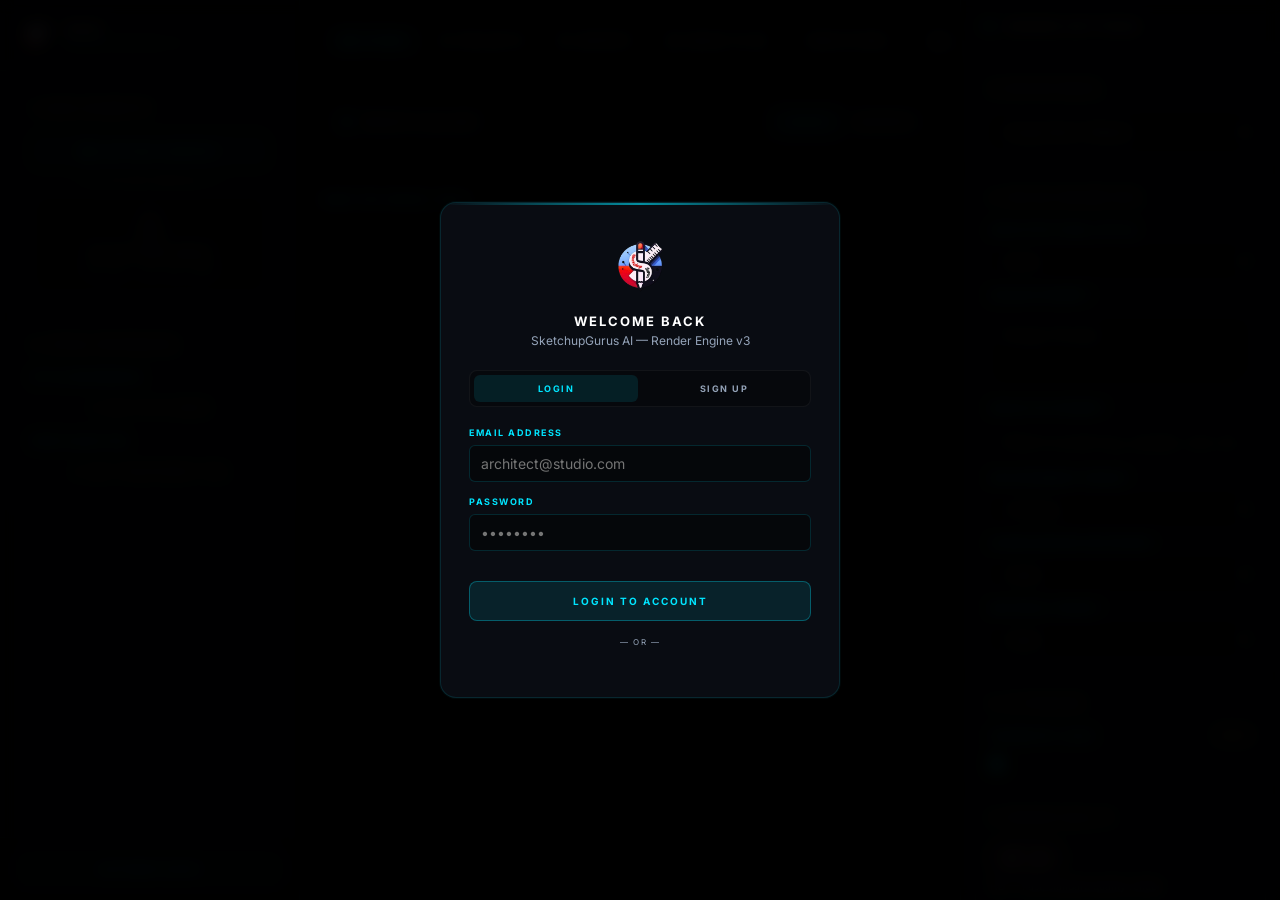
==== commit 2ab23d19: "Add files via upload" ====
--- a/app.html
+++ b/app.html
@@ -1,32 +1,40 @@
 <!DOCTYPE html>
 <html lang="en">
-<head>
+<head>
+  <script src="js/site-config.js?v=18d41a019312"></script>
+  <script src="js/ui-events.js?v=d536b74985a7"></script>
   <meta charset="UTF-8">
   <meta name="viewport" content="width=device-width, initial-scale=1.0">
   <title>SGAI — Render Engine v3</title>
 
   <!-- Google tag (gtag.js) - Google Analytics -->
-  <script async src="https://www.googletagmanager.com/gtag/js?id=G-XXXXXXXXXX"></script>
-  <script>
-    window.dataLayer = window.dataLayer || [];
-    function gtag(){dataLayer.push(arguments);}
-    gtag('js', new Date());
-
-    gtag('config', 'G-XXXXXXXXXX');
-  </script>
+
   <link rel="preconnect" href="https://fonts.googleapis.com">
   <link rel="preconnect" href="https://fonts.gstatic.com" crossorigin>
   <link href="https://fonts.googleapis.com/css2?family=Inter:wght@400;500;600;700&family=Space+Mono:ital,wght@0,400;0,700;1,700&display=swap" rel="stylesheet">
 
   <!-- ── SPLIT CSS ─────────────────────────── -->
-  <link rel="stylesheet" href="css/main.css?v=7d5f4ce53734">
+  <link rel="stylesheet" href="css/main.css?v=06d0510ad2fa">
+  <link rel="stylesheet" href="css/plugin-update.css?v=604ba1987874">
+  <script src="js/plugin-update.js?v=1e42f72e2408" defer></script>
   <link rel="stylesheet" href="css/modules.css?v=fc36b54ec42d">
   <link rel="stylesheet" href="css/video_workflow.css?v=dc7e74aa275f">
-  <script src="https://accounts.google.com/gsi/client" onload="typeof initGoogleSignIn === 'function' && initGoogleSignIn()" async defer></script>
+  <script src="https://accounts.google.com/gsi/client" data-sg-load="action0" async defer></script>
   <!-- 3D Interactive Model Viewer -->
   <script type="module" src="https://ajax.googleapis.com/ajax/libs/model-viewer/3.5.0/model-viewer.min.js"></script>
 </head>
 <body>
+<aside id="plugin-update-banner" class="plugin-update-banner" role="status" aria-live="polite" hidden>
+  <button id="plugin-update-dismiss" class="plugin-update-dismiss" type="button" aria-label="Dismiss update notice">×</button>
+  <strong>Update your SGAI plugin</strong>
+  <p>Get the latest features and improved 3D imports with SGAI <span id="plugin-update-version">1.1.7</span>.</p>
+  <div class="plugin-update-actions">
+    <a id="plugin-update-download" class="plugin-update-download" href="downloads/sketchupgurus_ai_omni_1.1.7.rbz" download>Download update</a>
+    <button id="plugin-update-copy" type="button">Copy download link</button>
+  </div>
+  <p id="plugin-update-help" class="plugin-update-help">Install in Extension Manager and restart SketchUp. Download not starting? Copy the link into your browser.</p>
+  <input id="plugin-update-link" type="text" readonly aria-label="Plugin update download link" hidden>
+</aside>
 
 <!-- ═══════════════════════════════════════════
      LEFT SIDEBAR
@@ -49,7 +57,7 @@
       <div class="control-group">
         <p class="group-title">1. Base Geometry</p>
         <!-- Capture button: calls SketchUp Ruby bridge only -->
-        <button class="upload-capture-btn" onclick="captureViewport()">
+        <button class="upload-capture-btn" data-sg-click="action1">
           <svg width="12" height="12" viewBox="0 0 24 24" fill="none" stroke="currentColor" stroke-width="2.5" stroke-linecap="round" stroke-linejoin="round"><path d="M23 19a2 2 0 0 1-2 2H3a2 2 0 0 1-2-2V8a2 2 0 0 1 2-2h4l2-3h6l2 3h4a2 2 0 0 1 2 2z"/><circle cx="12" cy="13" r="4"/></svg>
           Capture Viewport
         </button>
@@ -57,7 +65,7 @@
         <div class="divider-text">— or upload manually —</div>
 
         <!-- Upload zone: opens file picker — completely separate from Capture -->
-        <div class="upload-zone" id="upload-zone-main" onclick="document.getElementById('base-upload').click()">
+        <div class="upload-zone" id="upload-zone-main" data-sg-click="action2">
           <svg class="upload-icon" viewBox="0 0 24 24" fill="none" stroke="currentColor" stroke-width="1.5" stroke-linecap="round" stroke-linejoin="round"><path d="M21 15v4a2 2 0 0 1-2 2H5a2 2 0 0 1-2-2v-4"/><polyline points="17 8 12 3 7 8"/><line x1="12" y1="3" x2="12" y2="15"/></svg>
           <span class="upload-label" id="dz-text-1">Upload Base Image</span>
           <span class="upload-sub" id="dz-text-2">Click here — JPG, PNG, WEBP</span>
@@ -71,19 +79,19 @@
         <p class="group-title">2. Visual References</p>
         <div class="input-group">
           <label class="field-label">Style Reference</label>
-          <button class="ref-add-btn" onclick="document.getElementById('style-input').click()">
+          <button class="ref-add-btn" data-sg-click="action3">
             <svg width="11" height="11" viewBox="0 0 24 24" fill="none" stroke="currentColor" stroke-width="2.5" stroke-linecap="round" stroke-linejoin="round"><line x1="12" y1="5" x2="12" y2="19"/><line x1="5" y1="12" x2="19" y2="12"/></svg>
             Add Style Image
           </button>
           <input type="file" id="style-input" hidden accept="image/*">
           <div id="style-preview-container" style="display:none; margin-top:8px; position:relative;">
             <img id="style-preview" style="width:100%; border:1px solid rgba(255,255,255,0.08); border-radius:6px;">
-            <button onclick="clearStyle()" class="prop-remove-btn" style="width:20px; height:20px; font-size:12px;">&times;</button>
+            <button data-sg-click="action4" class="prop-remove-btn" style="width:20px; height:20px; font-size:12px;">&times;</button>
           </div>
         </div>
         <div class="input-group" style="margin-bottom:0;">
           <label class="field-label">Prop Injector</label>
-          <button class="ref-add-btn" onclick="document.getElementById('prop-input').click()">
+          <button class="ref-add-btn" data-sg-click="action5">
             <svg width="11" height="11" viewBox="0 0 24 24" fill="none" stroke="currentColor" stroke-width="2.5" stroke-linecap="round" stroke-linejoin="round"><line x1="12" y1="5" x2="12" y2="19"/><line x1="5" y1="12" x2="19" y2="12"/></svg>
             Add Transparent PNG
           </button>
@@ -99,8 +107,8 @@
         <span style="font-family:var(--font-mono); font-size:10px; font-weight:700; letter-spacing:1.5px; color:var(--text-muted); text-transform:uppercase;">Render History</span>
         <div style="display:flex; gap:6px; align-items:center;">
           <span id="history-count-badge" style="font-family:var(--font-mono); font-size:9px; color:#ffffff;"></span>
-          <button onclick="loadHistoryUI()" style="background:transparent; border:1px solid var(--border-color); color:var(--text-muted); border-radius:5px; padding:3px 9px; font-family:var(--font-mono); font-size:9px; cursor:pointer;">&#8635; Refresh</button>
-          <button onclick="clearAllHistory()" style="background:transparent; border:1px solid rgba(255,79,112,0.25); color:rgba(255,79,112,0.6); border-radius:5px; padding:3px 9px; font-family:var(--font-mono); font-size:9px; cursor:pointer;">Clear All</button>
+          <button data-sg-click="action6" style="background:transparent; border:1px solid var(--border-color); color:var(--text-muted); border-radius:5px; padding:3px 9px; font-family:var(--font-mono); font-size:9px; cursor:pointer;">&#8635; Refresh</button>
+          <button data-sg-click="action7" style="background:transparent; border:1px solid rgba(255,79,112,0.25); color:rgba(255,79,112,0.6); border-radius:5px; padding:3px 9px; font-family:var(--font-mono); font-size:9px; cursor:pointer;">Clear All</button>
         </div>
       </div>
       <div id="history-container" style="flex:1; overflow-y:auto; padding:12px; display:flex; flex-direction:column; gap:8px;">
@@ -128,14 +136,14 @@
           Create stunning cinematic videos using a node-based workflow canvas. Connect a starting image node to a video generator node.
         </p>
         <div style="display:flex; flex-direction:column; gap:8px;">
-          <button class="ref-add-btn" style="border-color:rgba(16,185,129,0.3); color:#10b981; background:rgba(16,185,129,0.04);" onclick="videoWorkflowAddNode('image')">
+          <button class="ref-add-btn" style="border-color:rgba(16,185,129,0.3); color:#10b981; background:rgba(16,185,129,0.04);" data-sg-click="action8">
             + Add Image Node
           </button>
-          <button class="ref-add-btn" style="border-color:rgba(217,70,239,0.3); color:#d946ef; background:rgba(217,70,239,0.04);" onclick="videoWorkflowAddNode('video')">
+          <button class="ref-add-btn" style="border-color:rgba(217,70,239,0.3); color:#d946ef; background:rgba(217,70,239,0.04);" data-sg-click="action9">
             + Add Video Node
           </button>
           <div style="border-top:1px solid rgba(255,255,255,0.05); margin:8px 0;"></div>
-          <button class="upload-capture-btn" style="background:rgba(255,79,112,0.08); border-color:rgba(255,79,112,0.2); color:#ff4f70;" onclick="resetWorkflowCanvas()">
+          <button class="upload-capture-btn" style="background:rgba(255,79,112,0.08); border-color:rgba(255,79,112,0.2); color:#ff4f70;" data-sg-click="action10">
             <svg width="10" height="10" viewBox="0 0 24 24" fill="none" stroke="currentColor" stroke-width="2.5" stroke-linecap="round" stroke-linejoin="round"><path d="M3 6h18M19 6v14a2 2 0 0 1-2 2H7a2 2 0 0 1-2-2V6m3 0V4a2 2 0 0 1 2-2h4a2 2 0 0 1 2 2v2"/></svg>
             Reset Workspace
           </button>
@@ -151,57 +159,14 @@
     -->
 
     <!-- ── 3D TAB ─────────────────────────── -->
-    <div id="tab-3d" class="tab-content">
-      <div class="control-group">
-        <p class="group-title">3D Asset Guide</p>
-        <div class="i3d-guide-list">
-          <div class="i3d-guide-item">
-            <div class="i3d-guide-num">01</div>
-            <div class="i3d-guide-text">
-              <strong>Contrast Background</strong>
-              <span>Use solid or transparent backgrounds for cleaner shapes.</span>
-            </div>
-          </div>
-          <div class="i3d-guide-item">
-            <div class="i3d-guide-num">02</div>
-            <div class="i3d-guide-text">
-              <strong>Uncropped Subject</strong>
-              <span>Ensure the entire object is visible and inside the frame.</span>
-            </div>
-          </div>
-          <div class="i3d-guide-item">
-            <div class="i3d-guide-num">03</div>
-            <div class="i3d-guide-text">
-              <strong>Lighting & Focus</strong>
-              <span>Avoid blurry details, heavy shadows, or strong reflections.</span>
-            </div>
-          </div>
-        </div>
-      </div>
-      <!-- Collapsible Server Settings -->
-      <details style="margin-top: 14px; font-size: 11px;">
-        <summary style="cursor: pointer; color: var(--text-muted); font-family: var(--font-mono); font-size: 9px; letter-spacing: 1px; text-transform: uppercase; list-style: none; display: flex; align-items: center; gap: 6px; user-select: none;">
-          <svg width="10" height="10" viewBox="0 0 24 24" fill="none" stroke="currentColor" stroke-width="3" stroke-linecap="round" stroke-linejoin="round"><circle cx="12" cy="12" r="3"/><path d="M19.4 15a1.65 1.65 0 0 0 .33 1.82l.06.06a2 2 0 1 1-2.83 2.83l-.06-.06a1.65 1.65 0 0 0-1.82-.33 1.65 1.65 0 0 0-1 1.51V21a2 2 0 0 1-4 0v-.09A1.65 1.65 0 0 0 9 19.4a1.65 1.65 0 0 0-1.82.33l-.06.06a2 2 0 1 1-2.83-2.83l.06-.06a1.65 1.65 0 0 0 .33-1.82 1.65 1.65 0 0 0-1.51-1H3a2 2 0 0 1 0-4h.09A1.65 1.65 0 0 0 4.6 9a1.65 1.65 0 0 0-.33-1.82l-.06-.06a2 2 0 1 1 2.83-2.83l.06.06a1.65 1.65 0 0 0 1.82.33H9a1.65 1.65 0 0 0 1-1.51V3a2 2 0 0 1 4 0v.09a1.65 1.65 0 0 0 1 1.51 1.65 1.65 0 0 0 1.82-.33l.06-.06a2 2 0 1 1 2.83 2.83l-.06.06a1.65 1.65 0 0 0-.33 1.82V9a1.65 1.65 0 0 0 1.51 1H21a2 2 0 0 1 0 4h-.09a1.65 1.65 0 0 0-1.51 1z"/></svg>
-          Server Settings
-        </summary>
-        <div style="margin-top: 8px; border: 1px solid rgba(255,255,255,0.03); padding: 8px 10px; border-radius: 6px; background: rgba(0,0,0,0.2);">
-          <div class="i3d-server-row">
-            <input class="i3d-server-input" type="text" id="i3d-server-url" value="https://sketchupgurus-ai-server.onrender.com" placeholder="https://sketchupgurus-ai-server.onrender.com" style="font-size: 10px; padding: 4px 6px;">
-            <button class="i3d-ping-btn" onclick="i3dPingServer()" style="font-size: 10px; padding: 4px 8px;">Ping</button>
-          </div>
-          <div class="i3d-server-pill" style="margin-top: 6px; justify-content: flex-start;"><div class="i3d-server-dot" id="i3d-server-dot"></div><span id="i3d-server-txt" style="font-size: 8px;">Not checked</span></div>
-        </div>
-      </details>
-    </div>
-
-
+    <div id="tab-3d" class="tab-content"></div>
 
   </div><!-- /.sidebar-content -->
 
   <!-- ── USER CARD ───────────────────────── -->
   <div class="sidebar-user">
     <div id="user-info-area">
-      <button class="auth-btn" onclick="document.getElementById('auth-modal').style.display='flex'">Authenticate</button>
+      <button class="auth-btn" data-sg-click="action12">Authenticate</button>
     </div>
   </div>
 </div><!-- /.sidebar -->
@@ -213,34 +178,37 @@
 <div class="main-area">
   <div class="main-header">
     <nav class="top-nav">
-      <button class="nav-btn active" id="tab-btn-studio" data-tab="studio" onclick="switchTab('studio')" data-i18n="tab_studio">
+      <button class="nav-btn active" id="tab-btn-studio" data-tab="studio" data-sg-click="action13" data-i18n="tab_studio">
         <svg viewBox="0 0 24 24" fill="none" stroke="currentColor" stroke-width="2" stroke-linecap="round" stroke-linejoin="round"><rect x="3" y="3" width="7" height="7"/><rect x="14" y="3" width="7" height="7"/><rect x="3" y="14" width="7" height="7"/><rect x="14" y="14" width="7" height="7"/></svg>
         Studio
       </button>
-      <button class="nav-btn" id="tab-btn-history" data-tab="history" onclick="switchTab('history')" data-i18n="tab_projects">
+      <button class="nav-btn" id="tab-btn-history" data-tab="history" data-sg-click="action14" data-i18n="tab_projects">
         <svg viewBox="0 0 24 24" fill="none" stroke="currentColor" stroke-width="2" stroke-linecap="round" stroke-linejoin="round"><circle cx="12" cy="12" r="10"/><polyline points="12,6 12,12 16,14"/></svg>
         Projects
       </button>
-      <button class="nav-btn" id="tab-btn-support" data-tab="support" onclick="switchTab('support')" data-i18n="tab_support">
+      <button class="nav-btn" id="tab-btn-support" data-tab="support" data-sg-click="action15" data-i18n="tab_support">
         <svg viewBox="0 0 24 24" fill="none" stroke="currentColor" stroke-width="2" stroke-linecap="round" stroke-linejoin="round"><circle cx="12" cy="12" r="10"/><path d="M9.09 9a3 3 0 0 1 5.83 1c0 2-3 3-3 3"/><line x1="12" y1="17" x2="12.01" y2="17"/></svg>
         Support
       </button>
-      <button class="nav-btn" id="tab-btn-3d" data-tab="3d" onclick="switchTab('3d')" data-i18n="tab_3d">
+      <button class="nav-btn" id="tab-btn-3d" data-tab="3d" data-sg-click="action16" data-i18n="tab_3d">
         <svg viewBox="0 0 24 24" fill="none" stroke="currentColor" stroke-width="2" stroke-linecap="round" stroke-linejoin="round"><path d="M21 16V8a2 2 0 0 0-1-1.73l-7-4a2 2 0 0 0-2 0l-7 4A2 2 0 0 0 3 8v8a2 2 0 0 0 1 1.73l7 4a2 2 0 0 0 2 0l7-4A2 2 0 0 0 21 16z"/><polyline points="3.27 6.96 12 12.01 20.73 6.96"/><line x1="12" y1="22.08" x2="12" y2="12"/></svg>
         Image to 3D
       </button>
       <!--
-      <button class="nav-btn" id="tab-btn-video" data-tab="video" onclick="switchTab('video')" data-i18n="tab_video">
+      <button class="nav-btn" id="tab-btn-video" data-tab="video" data-sg-click="action17" data-i18n="tab_video">
         <svg viewBox="0 0 24 24" fill="none" stroke="currentColor" stroke-width="2" stroke-linecap="round" stroke-linejoin="round"><polygon points="23 7 16 12 23 17 23 7"/><rect x="1" y="5" width="15" height="14" rx="2" ry="2"/></svg>
         Studio Video
       </button>
       -->
+      <button class="nav-btn" id="tab-btn-omni" data-tab="omni" data-sg-click="action18">
+        <i data-lucide="clapperboard" aria-hidden="true"></i> Omni Studio
+      </button>
     </nav>
 
     <div class="header-actions">
       <!-- Language Selector -->
       <div class="lang-selector-container">
-        <select id="lang-selector" class="lang-select" onchange="switchLanguage(this.value)" title="Select Language">
+        <select id="lang-selector" class="lang-select" data-sg-change="action19" title="Select Language">
           <option value="en">EN</option>
           <option value="es">ES</option>
           <option value="de">DE</option>
@@ -248,14 +216,17 @@
         </select>
       </div>
       <div class="header-user-info">
-        <span id="user-email-display" onclick="showProfileModal()" title="View Profile"></span>
+        <span id="user-email-display" data-sg-click="action20" title="View Profile"></span>
         <span id="credit-counter">CONNECTING...</span>
       </div>
-      <button class="btn-buy" onclick="showPaywall()" data-i18n="btn_buy_credits">Buy Credits</button>
-      <button class="btn-secondary" style="padding:7px 12px; margin:0; width:auto;" onclick="logoutUser()" data-i18n="btn_logout">Logout</button>
-    </div>
-  </div>
-
+      <button class="btn-buy" data-sg-click="action21" data-i18n="btn_buy_credits">Buy Credits</button>
+      <button class="btn-secondary" style="padding:7px 12px; margin:0; width:auto;" data-sg-click="action22" data-i18n="btn_logout">Logout</button>
+    </div>
+  </div>
+
+  <section id="main-omni" hidden>
+    <iframe id="omni-frame" title="SGAI Omni Studio" data-src="omni/index.html?v=73f461745e6d" allow="autoplay; fullscreen"></iframe>
+  </section>
   <!-- Studio Output -->
   <div id="main-studio">
     <!-- Presets Gallery -->
@@ -266,8 +237,8 @@
           <span>Presets Gallery</span>
         </div>
         <div class="preset-filter-pills">
-          <button class="preset-filter-pill active" onclick="filterPresets('layouts')" id="pill-filter-layouts">Layouts</button>
-          <button class="preset-filter-pill" onclick="filterPresets('styles')" id="pill-filter-styles">Aesthetics</button>
+          <button class="preset-filter-pill active" data-sg-click="action23" id="pill-filter-layouts">Layouts</button>
+          <button class="preset-filter-pill" data-sg-click="action24" id="pill-filter-styles">Aesthetics</button>
         </div>
       </div>
       <div class="presets-cards" id="presets-cards-container">
@@ -300,23 +271,23 @@
       <div>
         <div style="font-family:var(--font-mono); font-size:9px; color:var(--text-muted); letter-spacing:1px; text-transform:uppercase; margin-bottom:6px;" data-i18n="vsource_header">Image Source</div>
         <div class="vid-src-tabs">
-          <div class="vid-src-tab active" id="vsrc-tab-capture" onclick="vidSrcSwitch('capture')" data-i18n="vsrc_capture">Capture</div>
-          <div class="vid-src-tab" id="vsrc-tab-upload" onclick="vidSrcSwitch('upload')" data-i18n="vsrc_upload">Upload</div>
-          <div class="vid-src-tab" id="vsrc-tab-history" onclick="vidSrcSwitch('history')" data-i18n="vsrc_history">History</div>
+          <div class="vid-src-tab active" id="vsrc-tab-capture" data-sg-click="action25" data-i18n="vsrc_capture">Capture</div>
+          <div class="vid-src-tab" id="vsrc-tab-upload" data-sg-click="action26" data-i18n="vsrc_upload">Upload</div>
+          <div class="vid-src-tab" id="vsrc-tab-history" data-sg-click="action27" data-i18n="vsrc_history">History</div>
         </div>
         <div id="vsrc-upload-area" style="display:none; margin-top:8px;">
-          <div class="vid-upload-zone" onclick="document.getElementById('vid-img-file').click()">
+          <div class="vid-upload-zone" data-sg-click="action28">
             <span style="font-family:var(--font-mono); font-size:9px; color:#6b8aaa;" id="vid-upload-lbl" data-i18n="vsrc_upload_label">Click to upload image</span>
           </div>
-          <input type="file" id="vid-img-file" hidden accept=".jpg,.jpeg,.png,.webp" onchange="vidHandleUpload(event)">
+          <input type="file" id="vid-img-file" hidden accept=".jpg,.jpeg,.png,.webp" data-sg-change="action29">
           <div id="vid-upload-preview" class="vid-img-preview" style="display:none; margin-top:6px;">
-            <img id="vid-upload-img" src="" alt=""><button class="vid-img-preview-clear" onclick="vidClearUpload()">x</button>
+            <img id="vid-upload-img" src="" alt=""><button class="vid-img-preview-clear" data-sg-click="action30">x</button>
           </div>
         </div>
         <div id="vsrc-history-area" style="display:none; margin-top:8px;">
           <div class="vid-hist-grid" id="vid-hist-grid"></div>
           <div id="vid-hist-selected-wrap" style="display:none; margin-top:6px;">
-            <div class="vid-img-preview"><img id="vid-hist-selected-img" src="" alt=""><button class="vid-img-preview-clear" onclick="vidClearHistoryPick()">x</button></div>
+            <div class="vid-img-preview"><img id="vid-hist-selected-img" src="" alt=""><button class="vid-img-preview-clear" data-sg-click="action31">x</button></div>
           </div>
         </div>
       </div>
@@ -324,23 +295,23 @@
       <div style="margin-top:10px; border-top:1px solid rgba(255,255,255,0.06); padding-top:10px;">
         <div style="font-family:var(--font-mono); font-size:9px; color:var(--text-muted); letter-spacing:1px; text-transform:uppercase; margin-bottom:6px;">Ending Image (Interpolation - Optional)</div>
         <div class="vid-src-tabs">
-          <div class="vid-src-tab active" id="vsrc-end-tab-none" onclick="vidEndSrcSwitch('none')">None</div>
-          <div class="vid-src-tab" id="vsrc-end-tab-upload" onclick="vidEndSrcSwitch('upload')">Upload</div>
-          <div class="vid-src-tab" id="vsrc-end-tab-history" onclick="vidEndSrcSwitch('history')">History</div>
+          <div class="vid-src-tab active" id="vsrc-end-tab-none" data-sg-click="action32">>None</div>
+          <div class="vid-src-tab" id="vsrc-end-tab-upload" data-sg-click="action33">>Upload</div>
+          <div class="vid-src-tab" id="vsrc-end-tab-history" data-sg-click="action34">>History</div>
         </div>
         <div id="vsrc-end-upload-area" style="display:none; margin-top:8px;">
-          <div class="vid-upload-zone" onclick="document.getElementById('vid-end-img-file').click()">
+          <div class="vid-upload-zone" data-sg-click="action35">
             <span style="font-family:var(--font-mono); font-size:9px; color:#6b8aaa;" id="vid-end-upload-lbl">Click to upload end image</span>
           </div>
-          <input type="file" id="vid-end-img-file" hidden accept=".jpg,.jpeg,.png,.webp" onchange="vidHandleEndFrameUpload(event)">
+          <input type="file" id="vid-end-img-file" hidden accept=".jpg,.jpeg,.png,.webp" data-sg-change="action36">
           <div id="vid-end-upload-preview" class="vid-img-preview" style="display:none; margin-top:6px;">
-            <img id="vid-end-upload-img" src="" alt=""><button class="vid-img-preview-clear" onclick="vidClearEndFrame()">x</button>
+            <img id="vid-end-upload-img" src="" alt=""><button class="vid-img-preview-clear" data-sg-click="action37">x</button>
           </div>
         </div>
         <div id="vsrc-end-history-area" style="display:none; margin-top:8px;">
           <div class="vid-end-hist-grid" id="vid-end-hist-grid" style="display:grid; grid-template-columns:repeat(3,1fr); gap:6px; max-height:220px; overflow-y:auto;"></div>
           <div id="vid-end-hist-selected-wrap" style="display:none; margin-top:6px;">
-            <div class="vid-img-preview"><img id="vid-end-hist-selected-img" src="" alt=""><button class="vid-img-preview-clear" onclick="vidClearEndHistoryPick()">x</button></div>
+            <div class="vid-img-preview"><img id="vid-end-hist-selected-img" src="" alt=""><button class="vid-img-preview-clear" data-sg-click="action38">x</button></div>
           </div>
         </div>
       </div>
@@ -348,50 +319,50 @@
       <div>
         <div style="font-family:var(--font-mono); font-size:9px; color:var(--text-muted); letter-spacing:1px; text-transform:uppercase; margin-bottom:6px;">Camera Motion</div>
         <div class="cam-grid">
-          <div class="cam-pill selected" onclick="vidSelectCam(this,'none')">Static</div>
-          <div class="cam-pill" onclick="vidSelectCam(this,'dolly_forward')">Dolly In</div>
-          <div class="cam-pill" onclick="vidSelectCam(this,'dolly_backward')">Dolly Out</div>
-          <div class="cam-pill" onclick="vidSelectCam(this,'pan_left')">Pan Left</div>
-          <div class="cam-pill" onclick="vidSelectCam(this,'pan_right')">Pan Right</div>
-          <div class="cam-pill" onclick="vidSelectCam(this,'tilt_up')">Tilt Up</div>
-          <div class="cam-pill" onclick="vidSelectCam(this,'tilt_down')">Tilt Down</div>
-          <div class="cam-pill" onclick="vidSelectCam(this,'orbit_left')">Orbit L</div>
-          <div class="cam-pill" onclick="vidSelectCam(this,'orbit_right')">Orbit R</div>
+          <div class="cam-pill selected" data-sg-click="action39" data-camera="none">>Static</div>
+          <div class="cam-pill" data-sg-click="action40" data-camera="dolly_forward">>Dolly In</div>
+          <div class="cam-pill" data-sg-click="action41" data-camera="dolly_backward">>Dolly Out</div>
+          <div class="cam-pill" data-sg-click="action42" data-camera="pan_left">>Pan Left</div>
+          <div class="cam-pill" data-sg-click="action43" data-camera="pan_right">>Pan Right</div>
+          <div class="cam-pill" data-sg-click="action44" data-camera="tilt_up">>Tilt Up</div>
+          <div class="cam-pill" data-sg-click="action45" data-camera="tilt_down">>Tilt Down</div>
+          <div class="cam-pill" data-sg-click="action46" data-camera="orbit_left">>Orbit L</div>
+          <div class="cam-pill" data-sg-click="action47" data-camera="orbit_right">>Orbit R</div>
         </div>
       </div>
 
       <div>
         <div style="font-family:var(--font-mono); font-size:9px; color:var(--text-muted); letter-spacing:1px; text-transform:uppercase; margin-bottom:6px;">Aspect Ratio</div>
         <div class="vid-ar-pills" style="display:flex; gap:6px;">
-          <div class="vid-ar-pill selected" onclick="vidSelectAR(this,'16:9')" style="flex:1; text-align:center; padding:6px 0; border:1px solid rgba(217,70,239,0.15); border-radius:5px; font-family:var(--font-mono); font-size:9px; color:var(--text-muted); cursor:pointer; transition:0.2s;">16:9</div>
-          <div class="vid-ar-pill" onclick="vidSelectAR(this,'9:16')" style="flex:1; text-align:center; padding:6px 0; border:1px solid rgba(217,70,239,0.15); border-radius:5px; font-family:var(--font-mono); font-size:9px; color:var(--text-muted); cursor:pointer; transition:0.2s;">9:16</div>
-          <div class="vid-ar-pill" onclick="vidSelectAR(this,'1:1')" style="flex:1; text-align:center; padding:6px 0; border:1px solid rgba(217,70,239,0.15); border-radius:5px; font-family:var(--font-mono); font-size:9px; color:var(--text-muted); cursor:pointer; transition:0.2s;">1:1</div>
+          <div class="vid-ar-pill selected" data-sg-click="action48" style="flex:1; text-align:center; padding:6px 0; border:1px solid rgba(217,70,239,0.15); border-radius:5px; font-family:var(--font-mono); font-size:9px; color:var(--text-muted); cursor:pointer; transition:0.2s;">16:9</div>
+          <div class="vid-ar-pill" data-sg-click="action49" style="flex:1; text-align:center; padding:6px 0; border:1px solid rgba(217,70,239,0.15); border-radius:5px; font-family:var(--font-mono); font-size:9px; color:var(--text-muted); cursor:pointer; transition:0.2s;">9:16</div>
+          <div class="vid-ar-pill" data-sg-click="action50" style="flex:1; text-align:center; padding:6px 0; border:1px solid rgba(217,70,239,0.15); border-radius:5px; font-family:var(--font-mono); font-size:9px; color:var(--text-muted); cursor:pointer; transition:0.2s;">1:1</div>
         </div>
       </div>
 
       <div>
         <div style="font-family:var(--font-mono); font-size:9px; color:var(--text-muted); letter-spacing:1px; text-transform:uppercase; margin-bottom:6px;">Motion Speed</div>
         <div class="vid-speed-pills" style="display:flex; gap:6px;">
-          <div class="vid-speed-pill" onclick="vidSelectSpeed(this,'low')" style="flex:1; text-align:center; padding:6px 0; border:1px solid rgba(217,70,239,0.15); border-radius:5px; font-family:var(--font-mono); font-size:9px; color:var(--text-muted); cursor:pointer; transition:0.2s;">Low</div>
-          <div class="vid-speed-pill selected" onclick="vidSelectSpeed(this,'medium')" style="flex:1; text-align:center; padding:6px 0; border:1px solid rgba(217,70,239,0.15); border-radius:5px; font-family:var(--font-mono); font-size:9px; color:var(--text-muted); cursor:pointer; transition:0.2s;">Medium</div>
-          <div class="vid-speed-pill" onclick="vidSelectSpeed(this,'high')" style="flex:1; text-align:center; padding:6px 0; border:1px solid rgba(217,70,239,0.15); border-radius:5px; font-family:var(--font-mono); font-size:9px; color:var(--text-muted); cursor:pointer; transition:0.2s;">High</div>
+          <div class="vid-speed-pill" data-sg-click="action51" style="flex:1; text-align:center; padding:6px 0; border:1px solid rgba(217,70,239,0.15); border-radius:5px; font-family:var(--font-mono); font-size:9px; color:var(--text-muted); cursor:pointer; transition:0.2s;">Low</div>
+          <div class="vid-speed-pill selected" data-sg-click="action52" style="flex:1; text-align:center; padding:6px 0; border:1px solid rgba(217,70,239,0.15); border-radius:5px; font-family:var(--font-mono); font-size:9px; color:var(--text-muted); cursor:pointer; transition:0.2s;">Medium</div>
+          <div class="vid-speed-pill" data-sg-click="action53" style="flex:1; text-align:center; padding:6px 0; border:1px solid rgba(217,70,239,0.15); border-radius:5px; font-family:var(--font-mono); font-size:9px; color:var(--text-muted); cursor:pointer; transition:0.2s;">High</div>
         </div>
       </div>
 
       <div>
         <div style="font-family:var(--font-mono); font-size:9px; color:var(--text-muted); letter-spacing:1px; text-transform:uppercase; margin-bottom:6px;">Duration</div>
         <div class="vid-dur-pills">
-          <div class="vid-dur-pill" onclick="vidSelectDur(this,4)">4 sec</div>
-          <div class="vid-dur-pill selected" onclick="vidSelectDur(this,6)">6 sec</div>
-          <div class="vid-dur-pill" onclick="vidSelectDur(this,8)">8 sec</div>
+          <div class="vid-dur-pill" data-sg-click="action54">>4 sec</div>
+          <div class="vid-dur-pill selected" data-sg-click="action55">>6 sec</div>
+          <div class="vid-dur-pill" data-sg-click="action56">>8 sec</div>
         </div>
       </div>
 
       <div>
         <div style="font-family:var(--font-mono); font-size:9px; color:var(--text-muted); letter-spacing:1px; text-transform:uppercase; margin-bottom:6px;">Resolution</div>
         <div class="vid-res-pills">
-          <div class="vid-res-pill selected" onclick="vidSelectRes(this,'720p')">720p</div>
-          <div class="vid-res-pill" onclick="vidSelectRes(this,'1080p')">1080p</div>
+          <div class="vid-res-pill selected" data-sg-click="action57">>720p</div>
+          <div class="vid-res-pill" data-sg-click="action58">>1080p</div>
         </div>
       </div>
 
@@ -409,19 +380,19 @@
       <div>
         <div style="font-family:var(--font-mono); font-size:9px; color:var(--text-muted); letter-spacing:1px; text-transform:uppercase; margin-bottom:6px;" data-i18n="vpreset_header">Cinematic Motion Presets</div>
         <div class="video-presets-gallery" style="display:flex; gap:8px; overflow-x:auto; padding-bottom:8px; scrollbar-width:thin;">
-          <div class="video-preset-card" data-id="drone" onclick="selectVideoPreset('drone')" style="flex:0 0 100px; height:60px; border-radius:6px; background-image:url('assets/v_drone.png'); background-size:cover; background-position:center; position:relative; cursor:pointer; overflow:hidden; border:1px solid rgba(255,255,255,0.08); transition:0.2s;">
+          <div class="video-preset-card" data-id="drone" data-sg-click="action59" style="flex:0 0 100px; height:60px; border-radius:6px; background-image:url('assets/v_drone.png'); background-size:cover; background-position:center; position:relative; cursor:pointer; overflow:hidden; border:1px solid rgba(255,255,255,0.08); transition:0.2s;">
             <div style="position:absolute; inset:0; background:linear-gradient(to top, rgba(0,0,0,0.8) 0%, transparent 60%);"></div>
             <span style="position:absolute; bottom:6px; left:6px; font-family:var(--font-mono); font-size:8px; font-weight:700; color:#fff; text-shadow:0 1px 3px rgba(0,0,0,0.8);" data-i18n="vpreset_drone">Drone Orbit</span>
           </div>
-          <div class="video-preset-card" data-id="timelapse" onclick="selectVideoPreset('timelapse')" style="flex:0 0 100px; height:60px; border-radius:6px; background-image:url('assets/v_timelapse.png'); background-size:cover; background-position:center; position:relative; cursor:pointer; overflow:hidden; border:1px solid rgba(255,255,255,0.08); transition:0.2s;">
+          <div class="video-preset-card" data-id="timelapse" data-sg-click="action60" style="flex:0 0 100px; height:60px; border-radius:6px; background-image:url('assets/v_timelapse.png'); background-size:cover; background-position:center; position:relative; cursor:pointer; overflow:hidden; border:1px solid rgba(255,255,255,0.08); transition:0.2s;">
             <div style="position:absolute; inset:0; background:linear-gradient(to top, rgba(0,0,0,0.8) 0%, transparent 60%);"></div>
             <span style="position:absolute; bottom:6px; left:6px; font-family:var(--font-mono); font-size:8px; font-weight:700; color:#fff; text-shadow:0 1px 3px rgba(0,0,0,0.8);" data-i18n="vpreset_timelapse">Timelapse Sunset</span>
           </div>
-          <div class="video-preset-card" data-id="walkthrough" onclick="selectVideoPreset('walkthrough')" style="flex:0 0 100px; height:60px; border-radius:6px; background-image:url('assets/v_walkthrough.png'); background-size:cover; background-position:center; position:relative; cursor:pointer; overflow:hidden; border:1px solid rgba(255,255,255,0.08); transition:0.2s;">
+          <div class="video-preset-card" data-id="walkthrough" data-sg-click="action61" style="flex:0 0 100px; height:60px; border-radius:6px; background-image:url('assets/v_walkthrough.png'); background-size:cover; background-position:center; position:relative; cursor:pointer; overflow:hidden; border:1px solid rgba(255,255,255,0.08); transition:0.2s;">
             <div style="position:absolute; inset:0; background:linear-gradient(to top, rgba(0,0,0,0.8) 0%, transparent 60%);"></div>
             <span style="position:absolute; bottom:6px; left:6px; font-family:var(--font-mono); font-size:8px; font-weight:700; color:#fff; text-shadow:0 1px 3px rgba(0,0,0,0.8);" data-i18n="vpreset_walkthrough">Walkthrough</span>
           </div>
-          <div class="video-preset-card" data-id="dolly" onclick="selectVideoPreset('dolly')" style="flex:0 0 100px; height:60px; border-radius:6px; background-image:url('assets/v_dolly.png'); background-size:cover; background-position:center; position:relative; cursor:pointer; overflow:hidden; border:1px solid rgba(255,255,255,0.08); transition:0.2s;">
+          <div class="video-preset-card" data-id="dolly" data-sg-click="action62" style="flex:0 0 100px; height:60px; border-radius:6px; background-image:url('assets/v_dolly.png'); background-size:cover; background-position:center; position:relative; cursor:pointer; overflow:hidden; border:1px solid rgba(255,255,255,0.08); transition:0.2s;">
             <div style="position:absolute; inset:0; background:linear-gradient(to top, rgba(0,0,0,0.8) 0%, transparent 60%);"></div>
             <span style="position:absolute; bottom:6px; left:6px; font-family:var(--font-mono); font-size:8px; font-weight:700; color:#fff; text-shadow:0 1px 3px rgba(0,0,0,0.8);" data-i18n="vpreset_dolly">Dolly In</span>
           </div>
@@ -433,7 +404,7 @@
         <textarea id="vid-motion-prompt" placeholder="e.g. slow cinematic flythrough, warm light..." style="width:100%; background:var(--input-bg); border:1px solid rgba(217,70,239,0.2); border-radius:6px; color:var(--text-main); padding:8px 10px; font-family:var(--font-mono); font-size:10px; resize:vertical; outline:none; min-height:52px; margin-bottom:10px;" data-i18n="vprompt_label"></textarea>
       </div>
 
-      <button id="btn-video-run-trigger" onclick="startVideoRender()" style="width:100%; padding:12px; border:none; border-radius:8px; cursor:pointer; font-family:var(--font-mono); font-size:11px; font-weight:700; letter-spacing:2px; text-transform:uppercase; color:#fff; background:linear-gradient(135deg,rgba(217,70,239,0.9),rgba(162,28,175,0.95)); box-shadow:0 4px 18px rgba(217,70,239,0.35); transition:all 0.2s; display:flex; align-items:center; justify-content:center; gap:8px; margin-bottom:10px;">
+      <button id="btn-video-run-trigger" data-sg-click="action63" style="width:100%; padding:12px; border:none; border-radius:8px; cursor:pointer; font-family:var(--font-mono); font-size:11px; font-weight:700; letter-spacing:2px; text-transform:uppercase; color:#fff; background:linear-gradient(135deg,rgba(217,70,239,0.9),rgba(162,28,175,0.95)); box-shadow:0 4px 18px rgba(217,70,239,0.35); transition:all 0.2s; display:flex; align-items:center; justify-content:center; gap:8px; margin-bottom:10px;">
         <span data-i18n="btn_video_run">Run Video Render</span> (10 CR)
       </button>
     </div>
@@ -443,173 +414,7 @@
 
 
   <!-- 3D Generator Output -->
-  <div id="main-3d">
-    <div style="display:flex; align-items:center; justify-content:space-between; margin-bottom:18px; padding-bottom:12px; border-bottom:1px solid var(--border-color);">
-      <div style="font-family:var(--font-mono); font-size:11px; font-weight:700; letter-spacing:2px; color:#ffffff; text-transform:uppercase;">Image to 3D Generator</div>
-      <div class="i3d-credit-badge" style="margin-bottom:0;">Cost: <span id="i3d-cost-num">10</span> CR</div>
-    </div>
-
-
-
-    <!-- Hidden Select Elements for JS Compatibility -->
-    <select class="i3d-select" id="i3d-model" style="display:none;">
-      <option value="meshy-6">Engine 6</option>
-      <option value="meshy-5">Engine 5</option>
-    </select>
-    <select class="i3d-select" id="i3d-topology" style="display:none;">
-      <option value="quad">Quad</option>
-      <option value="triangle">Triangle</option>
-    </select>
-    <select class="i3d-select" id="i3d-polycount" style="display:none;">
-      <option value="30000">30k</option>
-      <option value="50000" selected>50k</option>
-      <option value="100000">100k</option>
-      <option value="200000">200k</option>
-    </select>
-    <select class="i3d-select" id="i3d-pose" style="display:none;">
-      <option value="">None</option>
-      <option value="a-pose">A-Pose</option>
-      <option value="t-pose">T-Pose</option>
-    </select>
-
-    <div class="i3d-workspace-grid">
-      <!-- Left Column: Source Upload & Previews -->
-      <div class="i3d-workspace-col">
-        <div class="control-group" style="background: rgba(255, 255, 255, 0.01); border: 1px solid rgba(255, 255, 255, 0.04); margin-bottom: 0;">
-          <p class="group-title" style="margin-bottom: 10px;">Select Source Image</p>
-          <div class="i3d-mode-pills" style="margin-bottom: 12px;">
-            <button class="i3d-mode-pill active" id="i3d-pill-single" onclick="i3dSwitchMode('single')">Single Image</button>
-            <button class="i3d-mode-pill" id="i3d-pill-multi" onclick="i3dSwitchMode('multi')">Multi-View (4 Angles)</button>
-          </div>
-          
-          <!-- Sticky Tip Info Box -->
-          <div class="i3d-upload-tip" style="margin-bottom: 12px; display: flex; align-items: flex-start; gap: 8px; background: rgba(239, 35, 60, 0.06); border: 1px solid rgba(239, 35, 60, 0.2); padding: 8px 12px; border-radius: 6px; font-family: var(--font-mono); font-size: 9px; line-height: 1.4; color: #ffffff;">
-            <span style="font-size: 11px; flex-shrink: 0; line-height: 1;">💡</span>
-            <span>Best 3D model produced only if image is white background or transparent.</span>
-          </div>
-
-          <div id="i3d-single-wrap">
-            <div class="i3d-drop" id="i3d-dropzone" onclick="document.getElementById('i3d-file-single').click()" ondragover="i3dDragOver(event)" ondragleave="i3dDragLeave(event)" ondrop="i3dDrop(event)" style="min-height: 120px;">
-              <svg class="dz-icon" viewBox="0 0 24 24" fill="none" stroke="currentColor" stroke-width="1.5" stroke-linecap="round" stroke-linejoin="round" style="width: 28px; height: 28px;"><path d="M21 15v4a2 2 0 0 1-2 2H5a2 2 0 0 1-2-2v-4"/><polyline points="17 8 12 3 7 8"/><line x1="12" y1="3" x2="12" y2="15"/></svg>
-              <span class="dz-label" id="i3d-dz-label" style="font-size: 10px;">Upload Image</span>
-              <span class="dz-sub" style="font-size: 8px;">JPG, PNG - Max 20MB</span>
-            </div>
-            
-            <input type="file" id="i3d-file-single" hidden accept=".jpg,.jpeg,.png" onchange="i3dHandleFile(event,'single')">
-            <div class="i3d-prev-wrap" id="i3d-prev-single" style="display:none; margin-top:12px; position:relative; overflow:hidden;">
-              <div class="i3d-image-preview-container">
-                <img id="i3d-prev-single-img" src="" alt="">
-              </div>
-              <button class="i3d-prev-clear" onclick="i3dClearSingle()">x</button>
-              <button class="i3d-remove-bg-btn" id="i3d-remove-bg-btn" onclick="i3dRemoveBackground()" style="position:absolute; bottom:8px; left:50%; transform:translateX(-50%); background:rgba(0,0,0,0.85); border:1px solid var(--accent-primary); color:#ffffff; font-family:var(--font-mono); font-size:9px; padding:4px 8px; border-radius:4px; cursor:pointer; display:flex; align-items:center; gap:4px; z-index:10; white-space:nowrap; outline:none;">
-                <span>🧼</span> Remove BG (0.2 CR)
-              </button>
-            </div>
-          </div>
-          
-          <div id="i3d-multi-wrap" style="display:none;">
-            <p style="font-family:var(--font-mono); font-size:9px; color:#6b8aaa; margin-bottom:10px;">Upload up to 4 angles of the same object</p>
-            <div class="i3d-slots" id="i3d-slots"></div>
-            <input type="file" id="i3d-file-multi" hidden accept=".jpg,.jpeg,.png" onchange="i3dHandleFile(event,'multi')">
-          </div>
-        </div>
-
-        <!-- Result Area (Progress, 3D Model, Errors) inside Left Column! -->
-        <div id="i3d-result-area" style="margin-top:0px; display:none;">
-          <div class="i3d-progress-card" id="i3d-progress-card" style="display:none; margin-bottom: 0;">
-            <div class="i3d-progress-header"><div><div style="font-size:9px; color:#6b8aaa; text-transform:uppercase; letter-spacing:1px; margin-bottom:3px;">Task ID</div><div class="i3d-task-id" id="i3d-task-id">-</div></div><span class="i3d-status-badge pending" id="i3d-status-badge">Pending</span></div>
-            <div class="i3d-progress-msg"><div class="i3d-pulse" id="i3d-pulse"></div><span id="i3d-progress-msg">Waiting in queue...</span></div>
-            <div class="i3d-bar-track"><div class="i3d-bar-fill" id="i3d-bar-fill" style="width:0%"></div></div>
-            <div class="i3d-bar-pct" id="i3d-bar-pct">0%</div>
-          </div>
-          <div class="i3d-model-card" id="i3d-model-card" style="display:none; margin-bottom: 0; position: relative;">
-            <div class="i3d-thumb" id="i3d-thumb"><div class="i3d-thumb-empty">No preview</div></div>
-            
-            <!-- Viewer Toolbar Overlay -->
-            <div id="i3d-viewer-toolbar" style="position: absolute; top: 12px; right: 12px; z-index: 100; display: none; gap: 6px; background: rgba(10, 14, 20, 0.85); backdrop-filter: blur(12px); border: 1px solid rgba(255,255,255,0.08); border-radius: 20px; padding: 4px 8px; box-shadow: 0 4px 12px rgba(0,0,0,0.5);">
-              <button onclick="i3dToggleViewerRotation()" class="i3d-ctrl-btn" title="Toggle Auto Rotation">
-                <span id="i3d-rotate-btn-icon">⏸</span> <span style="font-size: 8px; font-weight: bold; letter-spacing: 0.5px; text-transform: uppercase;">Rotate</span>
-              </button>
-              <button onclick="i3dCycleViewerLighting()" class="i3d-ctrl-btn" title="Cycle Lighting">
-                <span id="i3d-light-btn-icon">☀️</span> <span style="font-size: 8px; font-weight: bold; letter-spacing: 0.5px; text-transform: uppercase;">Light</span>
-              </button>
-              <button onclick="i3dResetViewerCamera()" class="i3d-ctrl-btn" title="Reset Camera">
-                <span id="i3d-reset-btn-icon">🎯</span> <span style="font-size: 8px; font-weight: bold; letter-spacing: 0.5px; text-transform: uppercase;">Reset</span>
-              </button>
-              <button onclick="i3dToggleViewerWireframe()" class="i3d-ctrl-btn" title="Toggle Mesh Wireframe">
-                <span id="i3d-wireframe-btn-icon">🕸️</span> <span style="font-size: 8px; font-weight: bold; letter-spacing: 0.5px; text-transform: uppercase;">Wireframe</span>
-              </button>
-            </div>
-            <div class="i3d-model-info">
-              <div class="i3d-model-title">Model Generated</div>
-              <div class="i3d-model-meta" id="i3d-model-meta">-</div>
-              <div class="i3d-dl-grid" id="i3d-dl-grid"></div>
-              <button class="i3d-skp-btn" id="i3d-skp-btn" onclick="i3dImportSKP()" disabled style="width: 100%;" data-i18n="btn_skp_import">Import GLB into SketchUp</button>
-              <div class="i3d-skp-status" id="i3d-skp-status"></div>
-            </div>
-          </div>
-          <div class="i3d-error" id="i3d-error-area" style="display:none;"><span>!</span><span id="i3d-error-txt">Error</span></div>
-        </div>
-      </div>
-
-      <!-- Right Column: Settings & Custom Controls -->
-      <div class="i3d-workspace-col">
-        <div class="control-group" style="background: rgba(255, 255, 255, 0.01); border: 1px solid rgba(255, 255, 255, 0.04); margin-bottom: 0;">
-          <p class="group-title" style="margin-bottom: 12px;">Model Parameters</p>
-          
-          <div class="i3d-controls-grid">
-            <div class="i3d-control-item">
-              <label class="field-label" style="font-size:9px; margin-bottom: 4px;">AI Model</label>
-              <div class="segmented-control">
-                <button type="button" class="segment-btn active" onclick="selectSegment('i3d-model', 'meshy-6', this)">Engine 6</button>
-                <button type="button" class="segment-btn" onclick="selectSegment('i3d-model', 'meshy-5', this)">Engine 5</button>
-              </div>
-            </div>
-            
-            <div class="i3d-control-item">
-              <label class="field-label" style="font-size:9px; margin-bottom: 4px;">Topology</label>
-              <div class="segmented-control">
-                <button type="button" class="segment-btn active" onclick="selectSegment('i3d-topology', 'quad', this)">Quad</button>
-                <button type="button" class="segment-btn" onclick="selectSegment('i3d-topology', 'triangle', this)">Triangle</button>
-              </div>
-            </div>
-            
-            <div class="i3d-control-item">
-              <label class="field-label" style="font-size:9px; margin-bottom: 4px;">Poly Count</label>
-              <div class="segmented-control">
-                <button type="button" class="segment-btn" onclick="selectSegment('i3d-polycount', '30000', this)">30k</button>
-                <button type="button" class="segment-btn active" onclick="selectSegment('i3d-polycount', '50000', this)">50k</button>
-                <button type="button" class="segment-btn" onclick="selectSegment('i3d-polycount', '100000', this)">100k</button>
-                <button type="button" class="segment-btn" onclick="selectSegment('i3d-polycount', '200000', this)">200k</button>
-              </div>
-            </div>
-            
-            <div class="i3d-control-item">
-              <label class="field-label" style="font-size:9px; margin-bottom: 4px;">Pose Preset</label>
-              <div class="segmented-control">
-                <button type="button" class="segment-btn active" onclick="selectSegment('i3d-pose', '', this)">None</button>
-                <button type="button" class="segment-btn" onclick="selectSegment('i3d-pose', 'a-pose', this)">A-Pose</button>
-                <button type="button" class="segment-btn" onclick="selectSegment('i3d-pose', 't-pose', this)">T-Pose</button>
-              </div>
-            </div>
-          </div>
-
-          <div style="display:flex; gap:10px; margin-top: 14px; margin-bottom: 12px; flex-wrap:wrap;">
-            <div class="i3d-toggle-row" style="flex:1; min-width:140px; padding:6px 10px; background:rgba(255,255,255,0.01); border:1px solid rgba(255,255,255,0.04); border-radius:6px;"><div class="i3d-toggle-info"><strong>Textures</strong><span>+5 CR</span></div><button class="i3d-toggle on" id="i3d-tog-texture" onclick="i3dToggle('texture')"></button></div>
-            <div class="i3d-toggle-row" id="i3d-pbr-row" style="flex:1; min-width:140px; padding:6px 10px; background:rgba(255,255,255,0.01); border:1px solid rgba(255,255,255,0.04); border-radius:6px;"><div class="i3d-toggle-info"><strong>PBR Maps</strong><span>+3 CR</span></div><button class="i3d-toggle on" id="i3d-tog-pbr" onclick="i3dToggle('pbr')"></button></div>
-            <div class="i3d-toggle-row" style="flex:1; min-width:140px; padding:6px 10px; background:rgba(255,255,255,0.01); border:1px solid rgba(255,255,255,0.04); border-radius:6px;"><div class="i3d-toggle-info"><strong>Remesh</strong><span>Optimise</span></div><button class="i3d-toggle on" id="i3d-tog-remesh" onclick="i3dToggle('remesh')"></button></div>
-          </div>
-
-          <div id="i3d-prompt-wrap" style="margin-bottom:0;"><label class="field-label" style="font-size:9px; margin-bottom: 4px;">Texture Prompt (optional)</label><textarea id="i3d-tex-prompt" placeholder="e.g. worn leather, rusted metal..." style="width:100%; background:var(--input-bg); border:1px solid rgba(230,51,41,0.15); border-radius:6px; color:var(--text-main); padding:6px 10px; font-family:var(--font-mono); font-size:10px; resize:vertical; outline:none; min-height:46px;"></textarea></div>
-        </div>
-
-        <button class="i3d-generate-btn" id="i3d-gen-btn" onclick="i3dGenerate()" style="margin-top: 0px;">
-          <svg width="14" height="14" viewBox="0 0 24 24" fill="none" stroke="currentColor" stroke-width="2.5" stroke-linecap="round" stroke-linejoin="round"><path d="M21 16V8a2 2 0 0 0-1-1.73l-7-4a2 2 0 0 0-2 0l-7 4A2 2 0 0 0 3 8v8a2 2 0 0 0 1 1.73l7 4a2 2 0 0 0 2 0l7-4A2 2 0 0 0 21 16z"/></svg>
-          <span data-i18n="btn_3d_run">Generate 3D Model</span>
-        </button>
-      </div>
-    </div>
-  </div>
+  <div id="main-3d"><iframe id="tripo-frame" title="Tripo Image to 3D" data-src="tripo/index.html?v=7cbfa74c5e18"></iframe></div>
 </div><!-- /.main-area -->
 
 
@@ -704,13 +509,7 @@
           <label class="field-label" style="margin-bottom:0;">Geometry Lock</label>
           <span id="geometry-lock-val" style="font-size:9px; color:var(--accent-gold); font-weight:700; font-family:var(--font-mono);">STRICT</span>
         </div>
-        <input type="range" id="geometry-lock" min="0" max="100" value="0" oninput="
-          const val = this.value;
-          const label = document.getElementById('geometry-lock-val');
-          if(val < 33) { label.innerText = 'STRICT'; label.style.color = 'var(--accent-gold)'; }
-          else if(val < 66) { label.innerText = 'BALANCED'; label.style.color = 'var(--accent-primary)'; }
-          else { label.innerText = 'CREATIVE'; label.style.color = 'var(--accent-green)'; }
-        ">
+        <input type="range" id="geometry-lock" min="0" max="100" value="0" data-sg-input="action91">
       </div>
     </div>
 
@@ -718,10 +517,10 @@
       <p class="group-title">5. Render Quality</p>
       <div class="input-group" style="margin-bottom:0;">
         <div class="pill-group" style="display:flex; gap:6px;">
-          <div id="pill-hd" onclick="selectQuality('hd')" class="pill-label" style="background:rgba(239,35,60,0.15); border-color:var(--accent-primary); color:#ffffff; box-shadow:0 0 12px rgba(239,35,60,0.25); font-weight:700;">
+          <div id="pill-hd" data-sg-click="action92" class="pill-label" style="background:rgba(239,35,60,0.15); border-color:var(--accent-primary); color:#ffffff; box-shadow:0 0 12px rgba(239,35,60,0.25); font-weight:700;">
             HD &nbsp;<span style="font-size:0.8em; font-weight:900;">1 CR</span>
           </div>
-          <div id="pill-4k" onclick="selectQuality('4k')" class="pill-label" style="display:none;">
+          <div id="pill-4k" data-sg-click="action93" class="pill-label" style="display:none;">
             4K &nbsp;<span style="font-size:0.8em; font-weight:900;">4 CR</span>
           </div>
           <input type="radio" id="quality-hd" name="render_quality" value="hd" checked style="display:none;">
@@ -732,11 +531,11 @@
     </div>
 
     <div class="render-actions" style="display:flex; flex-direction:column; gap:8px;">
-      <button id="main-render-btn" onclick="startRender()" style="width: 100%;">
+      <button id="main-render-btn" data-sg-click="action94" style="width: 100%;">
         <svg width="16" height="16" viewBox="0 0 24 24" fill="none" stroke="currentColor" stroke-width="2" stroke-linecap="round" stroke-linejoin="round"><path d="M12 3l1.912 5.813a2 2 0 001.275 1.275L21 12l-5.813 1.912a2 2 0 00-1.275 1.275L12 21l-1.912-5.813a2 2 0 00-1.275-1.275L3 12l5.813-1.912a2 2 0 001.275-1.275L12 3z"/></svg>
         <span data-i18n="btn_generate">Run AI Rendering</span> (<span id="render-btn-label">1 CR</span>)
       </button>
-      <button id="batch-render-btn" onclick="window.openBatchRenderModal()" style="width: 100%; padding: 12px; border: 1px dashed rgba(239, 35, 60, 0.4); border-radius: 8px; cursor: pointer; font-family: var(--font-mono); font-size: 11px; font-weight: 700; letter-spacing: 2px; text-transform: uppercase; color: #ffffff; background: rgba(239, 35, 60, 0.08); box-shadow: 0 4px 18px rgba(239, 35, 60, 0.1); transition: all 0.2s; display: flex; align-items: center; justify-content: center; gap: 8px;">
+      <button id="batch-render-btn" data-sg-click="action95" style="width: 100%; padding: 12px; border: 1px dashed rgba(239, 35, 60, 0.4); border-radius: 8px; cursor: pointer; font-family: var(--font-mono); font-size: 11px; font-weight: 700; letter-spacing: 2px; text-transform: uppercase; color: #ffffff; background: rgba(239, 35, 60, 0.08); box-shadow: 0 4px 18px rgba(239, 35, 60, 0.1); transition: all 0.2s; display: flex; align-items: center; justify-content: center; gap: 8px;">
         <svg width="16" height="16" viewBox="0 0 24 24" fill="none" stroke="currentColor" stroke-width="2" stroke-linecap="round" stroke-linejoin="round"><rect x="3" y="3" width="7" height="7"></rect><rect x="14" y="3" width="7" height="7"></rect><rect x="14" y="14" width="7" height="7"></rect><rect x="3" y="14" width="7" height="7"></rect></svg>
         <span data-i18n="btn_batch">Batch Render</span>
       </button>
@@ -759,7 +558,7 @@
         <svg viewBox="0 0 24 24" fill="none" stroke="currentColor" stroke-width="2" stroke-linecap="round" stroke-linejoin="round"><path d="M20 21v-2a4 4 0 0 0-4-4H8a4 4 0 0 0-4 4v2"/><circle cx="12" cy="7" r="4"/></svg>
         <h2>Operator Profile</h2>
       </div>
-      <button class="modal-close" onclick="hideProfileModal()">&times;</button>
+      <button class="modal-close" data-sg-click="action96">&times;</button>
     </div>
     <div class="modal-body">
       <div class="profile-identity">
@@ -788,10 +587,10 @@
           <div class="credits-value"><span id="profile-modal-credits">0</span> <span>credits left</span></div>
           <div class="credits-bar-track"><div class="credits-bar-fill"></div></div>
           <div class="credits-bar-meta"><span>Live Sync Active</span><span>Recharge Available</span></div>
-          <button class="profile-upgrade-btn" onclick="hideProfileModal(); showPaywall();">👑 Upgrade Plan</button>
-        </div>
-      </div>
-      <button class="profile-logout-btn" onclick="logoutUser(); hideProfileModal();">Terminate Session</button>
+          <button class="profile-upgrade-btn" data-sg-click="action97">👑 Upgrade Plan</button>
+        </div>
+      </div>
+      <button class="profile-logout-btn" data-sg-click="action98">Terminate Session</button>
     </div>
   </div>
 </div>
@@ -809,8 +608,8 @@
         <div class="auth-sub">SketchupGurus AI — Render Engine v3</div>
       </div>
       <div class="auth-tabs">
-        <button class="auth-tab active" id="tab-login" onclick="toggleAuthMode('login')">Login</button>
-        <button class="auth-tab" id="tab-signup" onclick="toggleAuthMode('signup')">Sign Up</button>
+        <button class="auth-tab active" id="tab-login" data-sg-click="action99">Login</button>
+        <button class="auth-tab" id="tab-signup" data-sg-click="action100">Sign Up</button>
       </div>
       <div class="form-field">
         <label class="form-label">Email Address</label>
@@ -824,7 +623,7 @@
         <label class="form-label gold">Verification Code (OTP)</label>
         <input type="text" id="auth-otp" class="otp-input" placeholder="123456" maxlength="6">
       </div>
-      <button id="auth-action-btn" class="auth-action-btn" onclick="submitAuth()">Login to Account</button>
+      <button id="auth-action-btn" class="auth-action-btn" data-sg-click="action101">Login to Account</button>
 
       <!-- Google Sign-In -->
       <div id="google-signin-wrapper" style="margin: 16px 0 8px; text-align: center; display: flex; align-items: center; justify-content: center; flex-direction: column; gap: 10px;">
@@ -846,7 +645,7 @@
         <svg viewBox="0 0 24 24" fill="none" stroke="currentColor" stroke-width="2" stroke-linecap="round" stroke-linejoin="round" style="color:var(--accent-gold);"><polygon points="12 2 15.09 8.26 22 9.27 17 14.14 18.18 21.02 12 17.77 5.82 21.02 7 14.14 2 9.27 8.91 8.26 12 2"/></svg>
         <h2 style="color:var(--accent-gold);">Upgrade Compute</h2>
       </div>
-      <button class="modal-close" onclick="hidePaywall()">&times;</button>
+      <button class="modal-close" data-sg-click="action102">&times;</button>
     </div>
     <div class="modal-body">
       <div class="paywall-header-icon">
@@ -858,7 +657,7 @@
       <!-- Currency Selector -->
       <div class="paywall-currency-container">
         <span class="paywall-currency-label">Display Currency</span>
-        <select id="paywall-currency" class="paywall-currency-select" onchange="updatePaywallPrices()">
+        <select id="paywall-currency" class="paywall-currency-select" data-sg-change="action103">
           <option value="USD">USD ($)</option>
           <option value="EUR">EUR (€)</option>
           <option value="INR">INR (₹)</option>
@@ -868,33 +667,33 @@
       </div>
 
       <div class="paywall-tiers">
-        <div class="price-tier" onclick="payWithRazorpay('starter')">
-          <div class="price-tier-renders">11</div>
+        <div class="price-tier" data-sg-click="action104">
+          <div class="price-tier-renders">21</div>
           <div class="price-tier-label">Credits · Starter</div>
           <div class="price-tier-price" id="price-starter" data-usd="5.00">$5.00 USD</div>
-          <button class="copy-link-btn" onclick="copyPaymentLink(event, 'starter')" style="margin-top: 10px; font-family: var(--font-mono); font-size: 8px; background: rgba(239, 35, 60, 0.08); border: 1px solid rgba(239, 35, 60, 0.25); color: #ffffff; padding: 5px 8px; border-radius: 4px; cursor: pointer; transition: all 0.2s; outline: none; width: 100%; position: relative; z-index: 10; text-transform: uppercase; font-weight: 700; letter-spacing: 0.5px;">
+          <button class="copy-link-btn" data-sg-click="action105" style="margin-top: 10px; font-family: var(--font-mono); font-size: 8px; background: rgba(239, 35, 60, 0.08); border: 1px solid rgba(239, 35, 60, 0.25); color: #ffffff; padding: 5px 8px; border-radius: 4px; cursor: pointer; transition: all 0.2s; outline: none; width: 100%; position: relative; z-index: 10; text-transform: uppercase; font-weight: 700; letter-spacing: 0.5px;">
             Copy Link
           </button>
         </div>
-        <div class="price-tier featured" onclick="payWithRazorpay('pro')">
+        <div class="price-tier featured" data-sg-click="action106">
           <div class="price-tier-badge">Popular</div>
-          <div class="price-tier-renders">41</div>
+          <div class="price-tier-renders">50</div>
           <div class="price-tier-label">Credits · Pro</div>
           <div class="price-tier-price" id="price-pro" data-usd="11.00">$11.00 USD</div>
-          <button class="copy-link-btn" onclick="copyPaymentLink(event, 'pro')" style="margin-top: 10px; font-family: var(--font-mono); font-size: 8px; background: rgba(239, 35, 60, 0.08); border: 1px solid rgba(239, 35, 60, 0.25); color: #ffffff; padding: 5px 8px; border-radius: 4px; cursor: pointer; transition: all 0.2s; outline: none; width: 100%; position: relative; z-index: 10; text-transform: uppercase; font-weight: 700; letter-spacing: 0.5px;">
+          <button class="copy-link-btn" data-sg-click="action107" style="margin-top: 10px; font-family: var(--font-mono); font-size: 8px; background: rgba(239, 35, 60, 0.08); border: 1px solid rgba(239, 35, 60, 0.25); color: #ffffff; padding: 5px 8px; border-radius: 4px; cursor: pointer; transition: all 0.2s; outline: none; width: 100%; position: relative; z-index: 10; text-transform: uppercase; font-weight: 700; letter-spacing: 0.5px;">
             Copy Link
           </button>
         </div>
-        <div class="price-tier" onclick="payWithRazorpay('studio')">
-          <div class="price-tier-renders">151</div>
+        <div class="price-tier" data-sg-click="action108">
+          <div class="price-tier-renders">211</div>
           <div class="price-tier-label">Credits · Studio</div>
           <div class="price-tier-price" id="price-studio" data-usd="41.00">$41.00 USD</div>
-          <button class="copy-link-btn" onclick="copyPaymentLink(event, 'studio')" style="margin-top: 10px; font-family: var(--font-mono); font-size: 8px; background: rgba(239, 35, 60, 0.08); border: 1px solid rgba(239, 35, 60, 0.25); color: #ffffff; padding: 5px 8px; border-radius: 4px; cursor: pointer; transition: all 0.2s; outline: none; width: 100%; position: relative; z-index: 10; text-transform: uppercase; font-weight: 700; letter-spacing: 0.5px;">
+          <button class="copy-link-btn" data-sg-click="action109" style="margin-top: 10px; font-family: var(--font-mono); font-size: 8px; background: rgba(239, 35, 60, 0.08); border: 1px solid rgba(239, 35, 60, 0.25); color: #ffffff; padding: 5px 8px; border-radius: 4px; cursor: pointer; transition: all 0.2s; outline: none; width: 100%; position: relative; z-index: 10; text-transform: uppercase; font-weight: 700; letter-spacing: 0.5px;">
             Copy Link
           </button>
         </div>
       </div>
-      <button class="paywall-back-btn" onclick="hidePaywall()">Return to Workspace</button>
+      <button class="paywall-back-btn" data-sg-click="action110">Return to Workspace</button>
     </div>
   </div>
 </div>
@@ -908,13 +707,13 @@
   <div class="toolbar-divider"></div>
   <input class="toolbar-input" id="inline-edit-prompt" type="text" placeholder="Describe the modification...">
   <div class="toolbar-divider"></div>
-  <button class="toolbar-btn" onclick="clearMask()" title="Clear mask" style="color:var(--danger);">
+  <button class="toolbar-btn" data-sg-click="action111" title="Clear mask" style="color:var(--danger);">
     <svg width="16" height="16" viewBox="0 0 24 24" fill="none" stroke="currentColor" stroke-width="2" stroke-linecap="round" stroke-linejoin="round"><polyline points="3 6 5 6 21 6"/><path d="M19 6l-1 14H6L5 6"/><path d="M10 11v6M14 11v6"/><path d="M9 6V4h6v2"/></svg>
   </button>
-  <button class="toolbar-btn" onclick="submitEdit()" title="Submit edit" style="color:var(--accent-primary);">
+  <button class="toolbar-btn" data-sg-click="action112" title="Submit edit" style="color:var(--accent-primary);">
     <svg width="16" height="16" viewBox="0 0 24 24" fill="none" stroke="currentColor" stroke-width="2" stroke-linecap="round" stroke-linejoin="round"><path d="M12 3l1.912 5.813a2 2 0 001.275 1.275L21 12l-5.813 1.912a2 2 0 00-1.275 1.275L12 21l-1.912-5.813a2 2 0 00-1.275-1.275L3 12l5.813-1.912a2 2 0 001.275-1.275L12 3z"/></svg>
   </button>
-  <button class="toolbar-btn" onclick="exitEditMode()" title="Exit edit">
+  <button class="toolbar-btn" data-sg-click="action113" title="Exit edit">
     <svg width="16" height="16" viewBox="0 0 24 24" fill="none" stroke="currentColor" stroke-width="2" stroke-linecap="round" stroke-linejoin="round"><line x1="18" y1="6" x2="6" y2="18"/><line x1="6" y1="6" x2="18" y2="18"/></svg>
   </button>
 </div>
@@ -928,7 +727,7 @@
         <svg viewBox="0 0 24 24" fill="none" stroke="currentColor" stroke-width="2" stroke-linecap="round" stroke-linejoin="round" style="width:16px; height:16px; margin-right:6px; color:var(--accent-primary);"><circle cx="12" cy="12" r="10"/><polyline points="12 6 12 12 16 14"/></svg>
         <h2 style="font-size:14px; font-weight:700; margin:0;" data-i18n="history_picker_title">Select Image from History</h2>
       </div>
-      <button class="modal-close" onclick="hideHistoryPicker()">&times;</button>
+      <button class="modal-close" data-sg-click="action114">&times;</button>
     </div>
     <div class="modal-body" style="padding: 20px;">
       <div class="vid-hist-grid" id="history-picker-grid" style="display: grid; grid-template-columns: repeat(4, 1fr); gap: 10px; max-height: 380px; overflow-y: auto;">
@@ -944,13 +743,17 @@
      (localization first to translate UI elements before main app init)
 ═══════════════════════════════════════════ -->
 <script src="js/localization.js?v=0fdf54eba964"></script>
-<script src="js/app.js?v=03b80fc186ac"></script>
-<script src="js/history.js?v=1e7b77da3948"></script>
-<script src="js/results.js?v=5da2dad669c8"></script>
-<script src="js/video.js?v=399752f792ab"></script>
-<script src="js/image3d.js?v=f762dc909068"></script>
-<!-- <script src="js/video_workflow.js?v=4c6416f196b9"></script> -->
-<script src="js/batch.js?v=4aa7757fe5ef"></script>
+<script src="js/account-session.js?v=894e711c58aa"></script>
+<script src="js/billing-client.js?v=7f2e4637c7b5"></script>
+<script src="js/app.js?v=96fd6ff2a053"></script>
+<script src="omni/assets/lucide.min.js?v=3411692820cb"></script>
+<script src="js/omni-bridge.js?v=3746609d2a4c"></script>
+<script src="js/history.js?v=15284a28afbc"></script>
+<script src="js/results.js?v=42643fc5e92c"></script>
+<script src="js/video.js?v=eca566021ea7"></script>
+<script src="js/tripo-bridge.js?v=9b84d6c29325"></script>
+<!-- <script src="js/video_workflow.js?v=1caccb02540c"></script> -->
+<script src="js/batch.js?v=81a7492703d3"></script>
 
 <!-- BATCH RENDER MODAL -->
 <div id="batch-render-modal" class="modal-overlay" style="z-index: 2600; display: none;">
@@ -961,16 +764,16 @@
         <svg viewBox="0 0 24 24" fill="none" stroke="currentColor" stroke-width="2" stroke-linecap="round" stroke-linejoin="round" style="width:16px; height:16px; margin-right:6px; color:var(--accent-primary);"><rect x="3" y="3" width="7" height="7"></rect><rect x="14" y="3" width="7" height="7"></rect><rect x="14" y="14" width="7" height="7"></rect><rect x="3" y="14" width="7" height="7"></rect></svg>
         <h2 style="font-size:14px; font-weight:700; margin:0;" data-i18n="batch_title">AI Batch Rendering</h2>
       </div>
-      <button class="modal-close" onclick="window.hideBatchRenderModal()">&times;</button>
+      <button class="modal-close" data-sg-click="action115">&times;</button>
     </div>
     
     <!-- Setup View -->
     <div id="batch-setup-view" class="modal-body" style="padding: 20px;">
       <!-- Source Selector Tabs -->
       <div class="vid-src-tabs" style="margin-bottom:16px; border-bottom: 1px solid rgba(255,255,255,0.06); padding-bottom: 8px;">
-        <div class="vid-src-tab active" id="batch-tab-scenes" onclick="window.switchBatchTab('scenes')">Scenes</div>
-        <div class="vid-src-tab" id="batch-tab-upload" onclick="window.switchBatchTab('upload')">Upload</div>
-        <div class="vid-src-tab" id="batch-tab-screenshot" onclick="window.switchBatchTab('screenshot')">Screenshots</div>
+        <div class="vid-src-tab active" id="batch-tab-scenes" data-sg-click="action116">>Scenes</div>
+        <div class="vid-src-tab" id="batch-tab-upload" data-sg-click="action117">>Upload</div>
+        <div class="vid-src-tab" id="batch-tab-screenshot" data-sg-click="action118">>Screenshots</div>
       </div>
 
       <!-- Tab Content: SketchUp Scenes -->
@@ -984,9 +787,9 @@
       <!-- Tab Content: Upload Images -->
       <div id="batch-content-upload" style="margin-bottom: 16px; display: none;">
         <div style="font-family: var(--font-mono); font-size: 9px; color: var(--text-muted); text-transform: uppercase; letter-spacing: 1px; margin-bottom: 8px;">Upload Images to Batch</div>
-        <div onclick="document.getElementById('batch-file-input').click()" style="border: 1px dashed rgba(239, 35, 60, 0.3); background: rgba(239, 35, 60, 0.04); border-radius: 8px; padding: 24px; text-align: center; cursor: pointer; transition: 0.2s;">
+        <div data-sg-click="action119" style="border: 1px dashed rgba(239, 35, 60, 0.3); background: rgba(239, 35, 60, 0.04); border-radius: 8px; padding: 24px; text-align: center; cursor: pointer; transition: 0.2s;">
           <span style="font-family: var(--font-mono); font-size: 10px; color: #ffffff;">Click to add images...</span>
-          <input type="file" id="batch-file-input" multiple accept="image/*" style="display: none;" onchange="window.handleBatchFileUpload(event)">
+          <input type="file" id="batch-file-input" multiple accept="image/*" style="display: none;" data-sg-change="action120">
         </div>
         <div id="batch-files-grid" style="display: flex; flex-wrap: wrap; gap: 8px; margin-top: 10px; max-height: 120px; overflow-y: auto;"></div>
       </div>
@@ -995,10 +798,10 @@
       <div id="batch-content-screenshot" style="margin-bottom: 16px; display: none;">
         <div style="font-family: var(--font-mono); font-size: 9px; color: var(--text-muted); text-transform: uppercase; letter-spacing: 1px; margin-bottom: 8px;">Viewport Screenshots</div>
         <div style="display: flex; gap: 8px; margin-bottom: 12px;">
-          <button onclick="window.grabBatchScreenshot()" style="flex: 1; padding: 10px; background: rgba(239, 35, 60, 0.1); border: 1px solid rgba(239, 35, 60, 0.3); border-radius: 6px; color: #ffffff; font-family: var(--font-mono); font-size: 9px; font-weight: 700; text-transform: uppercase; cursor: pointer; display: flex; align-items: center; justify-content: center; gap: 6px; outline: none;">
+          <button data-sg-click="action121" style="flex: 1; padding: 10px; background: rgba(239, 35, 60, 0.1); border: 1px solid rgba(239, 35, 60, 0.3); border-radius: 6px; color: #ffffff; font-family: var(--font-mono); font-size: 9px; font-weight: 700; text-transform: uppercase; cursor: pointer; display: flex; align-items: center; justify-content: center; gap: 6px; outline: none;">
             📸 Grab Viewport
           </button>
-          <button onclick="window.addExistingScreenshotToBatch()" style="flex: 1; padding: 10px; background: rgba(255, 255, 255, 0.03); border: 1px solid rgba(255, 255, 255, 0.1); border-radius: 6px; color: var(--text-main); font-family: var(--font-mono); font-size: 9px; cursor: pointer; display: flex; align-items: center; justify-content: center; gap: 6px; outline: none;">
+          <button data-sg-click="action122" style="flex: 1; padding: 10px; background: rgba(255, 255, 255, 0.03); border: 1px solid rgba(255, 255, 255, 0.1); border-radius: 6px; color: var(--text-main); font-family: var(--font-mono); font-size: 9px; cursor: pointer; display: flex; align-items: center; justify-content: center; gap: 6px; outline: none;">
             ➕ Add Last Captured
           </button>
         </div>
@@ -1017,7 +820,7 @@
           <span style="font-family: var(--font-mono); font-size: 9px; color: var(--text-muted);">Estimated Cost</span>
           <span id="batch-total-cost" style="font-family: var(--font-mono); font-size: 11px; font-weight: 700; color: #ffffff;">0.0 CR</span>
         </div>
-        <button onclick="window.startBatchRender()" style="padding: 10px 20px; background: linear-gradient(135deg, #ef233c, #b3001b); border: none; border-radius: 6px; color: #fff; font-family: var(--font-mono); font-size: 10px; font-weight: 700; text-transform: uppercase; letter-spacing: 1px; cursor: pointer; box-shadow: 0 4px 14px rgba(239, 35, 60, 0.35);">
+        <button data-sg-click="action123" style="padding: 10px 20px; background: linear-gradient(135deg, #ef233c, #b3001b); border: none; border-radius: 6px; color: #fff; font-family: var(--font-mono); font-size: 10px; font-weight: 700; text-transform: uppercase; letter-spacing: 1px; cursor: pointer; box-shadow: 0 4px 14px rgba(239, 35, 60, 0.35);">
           Start Batch Render 🚀
         </button>
       </div>
@@ -1057,7 +860,7 @@
       
       <!-- Cancel / Close action -->
       <div style="display: flex; justify-content: flex-end; border-top: 1px solid rgba(255,255,255,0.06); padding-top: 16px;">
-        <button id="batch-cancel-btn" onclick="window.hideBatchRenderModal()" style="padding: 10px 20px; background: transparent; border: 1px solid rgba(255,255,255,0.15); border-radius: 6px; color: var(--text-main); font-family: var(--font-mono); font-size: 10px; cursor: pointer; transition: 0.2s;">
+        <button id="batch-cancel-btn" data-sg-click="action124" style="padding: 10px 20px; background: transparent; border: 1px solid rgba(255,255,255,0.15); border-radius: 6px; color: var(--text-main); font-family: var(--font-mono); font-size: 10px; cursor: pointer; transition: 0.2s;">
           CANCEL BATCH
         </button>
       </div>
@@ -1066,10 +869,10 @@
 </div>
 
 <!-- BATCH LIGHTBOX MODAL -->
-<div id="batch-lightbox-modal" class="modal-overlay" style="z-index: 2800; display: none;" onclick="this.style.display='none'">
+<div id="batch-lightbox-modal" class="modal-overlay" style="z-index: 2800; display: none;" data-sg-click="action125">
   <div style="position: relative; max-width: 90%; max-height: 90%; display: flex; align-items: center; justify-content: center;">
     <img id="batch-lightbox-img" src="" style="max-width: 100%; max-height: 100%; object-fit: contain; border-radius: 8px; border: 2px solid rgba(239, 35, 60, 0.5); box-shadow: 0 10px 50px rgba(0,0,0,0.9);">
-    <button style="position: absolute; top: -15px; right: -15px; width: 30px; height: 30px; border-radius: 50%; background: #0a0d14; border: 1px solid rgba(255,255,255,0.2); color: #fff; font-size: 16px; cursor: pointer; display: flex; align-items: center; justify-content: center;" onclick="document.getElementById('batch-lightbox-modal').style.display='none'">&times;</button>
+    <button style="position: absolute; top: -15px; right: -15px; width: 30px; height: 30px; border-radius: 50%; background: #0a0d14; border: 1px solid rgba(255,255,255,0.2); color: #fff; font-size: 16px; cursor: pointer; display: flex; align-items: center; justify-content: center;" data-sg-click="action126">&times;</button>
   </div>
 </div>
 
